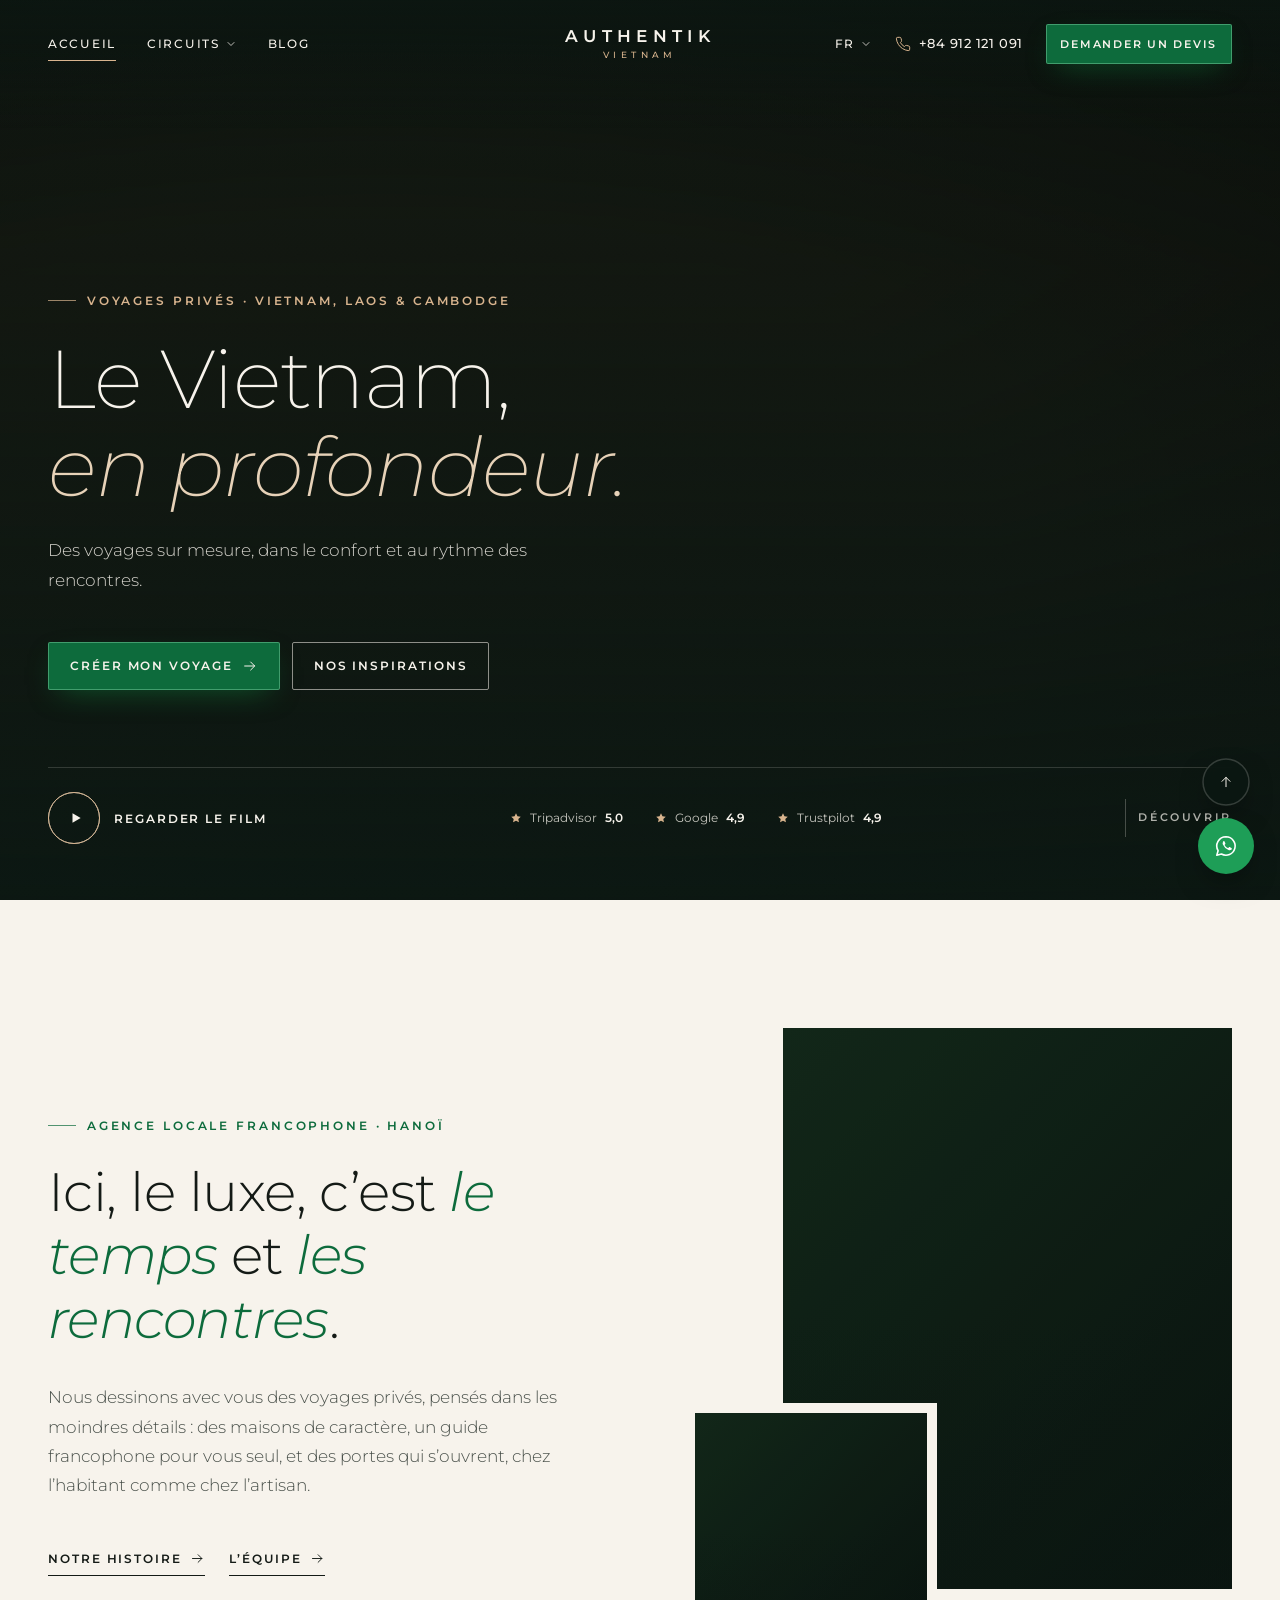
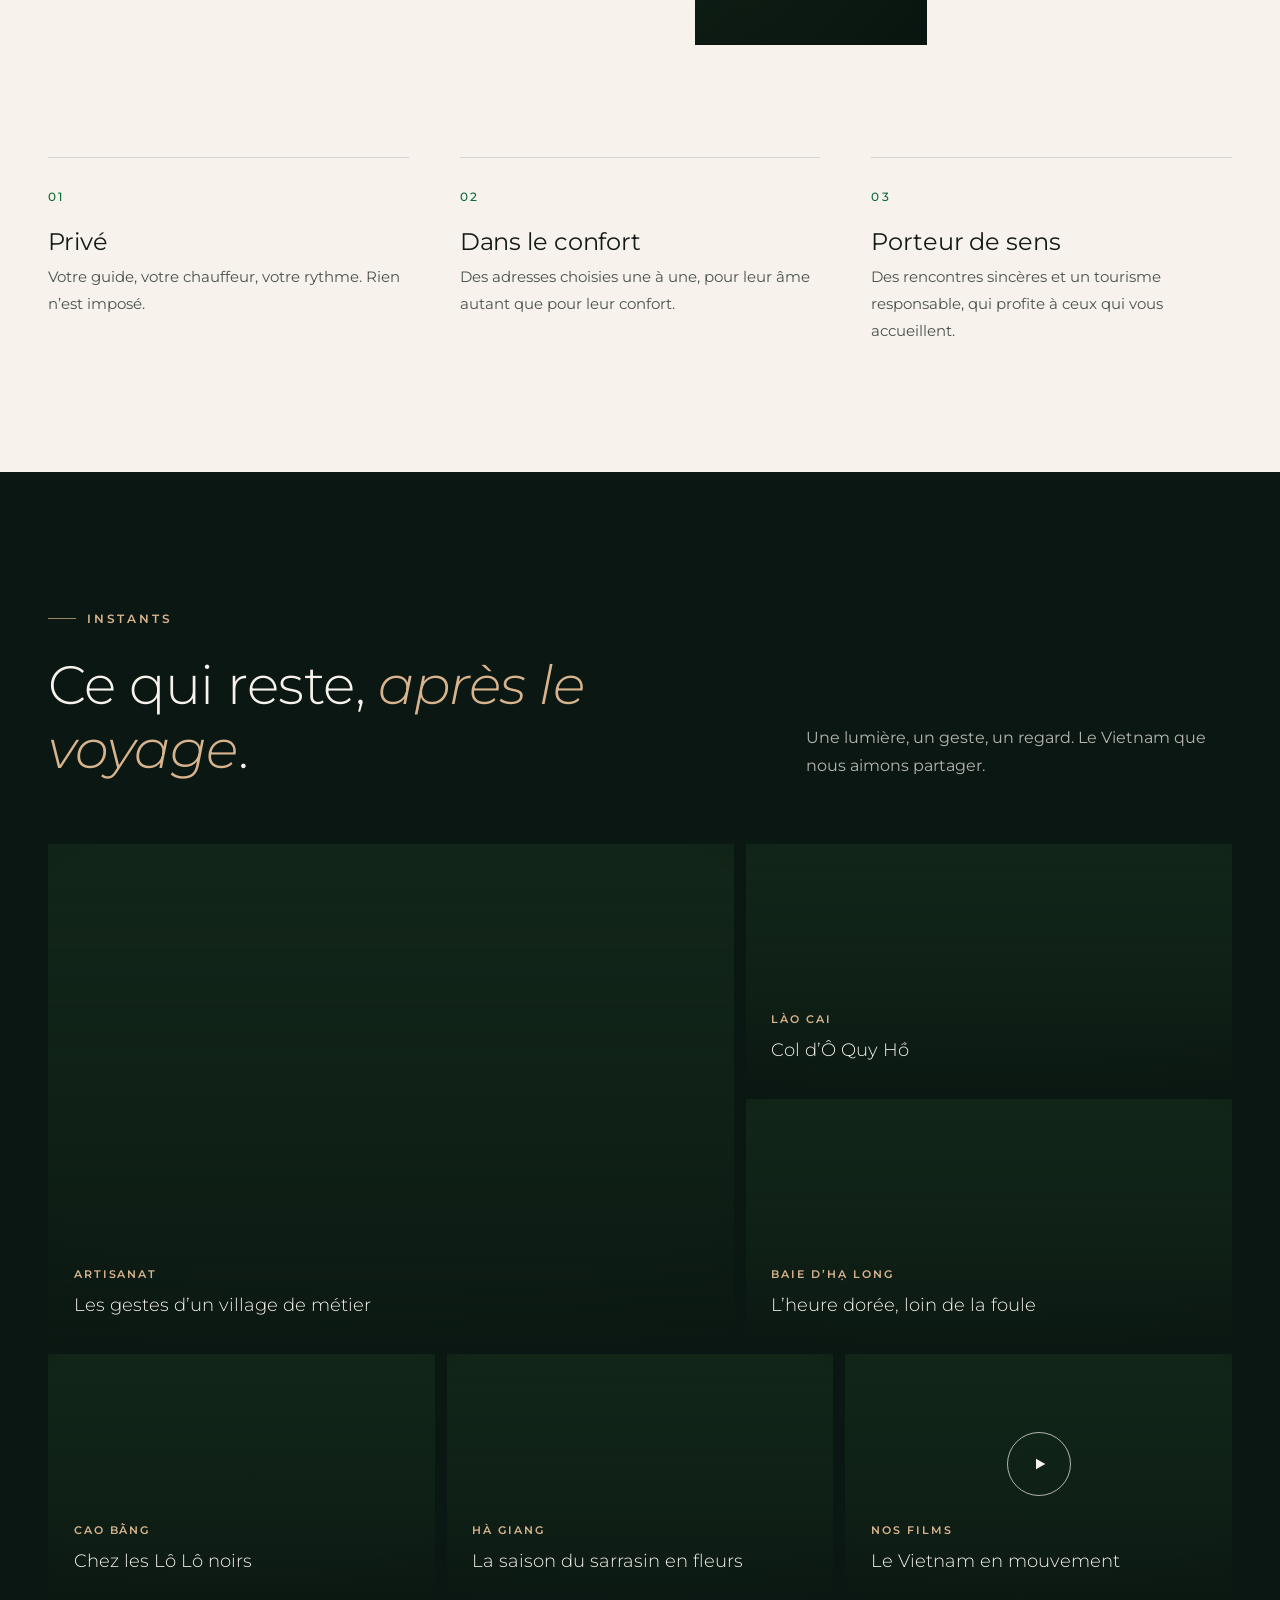
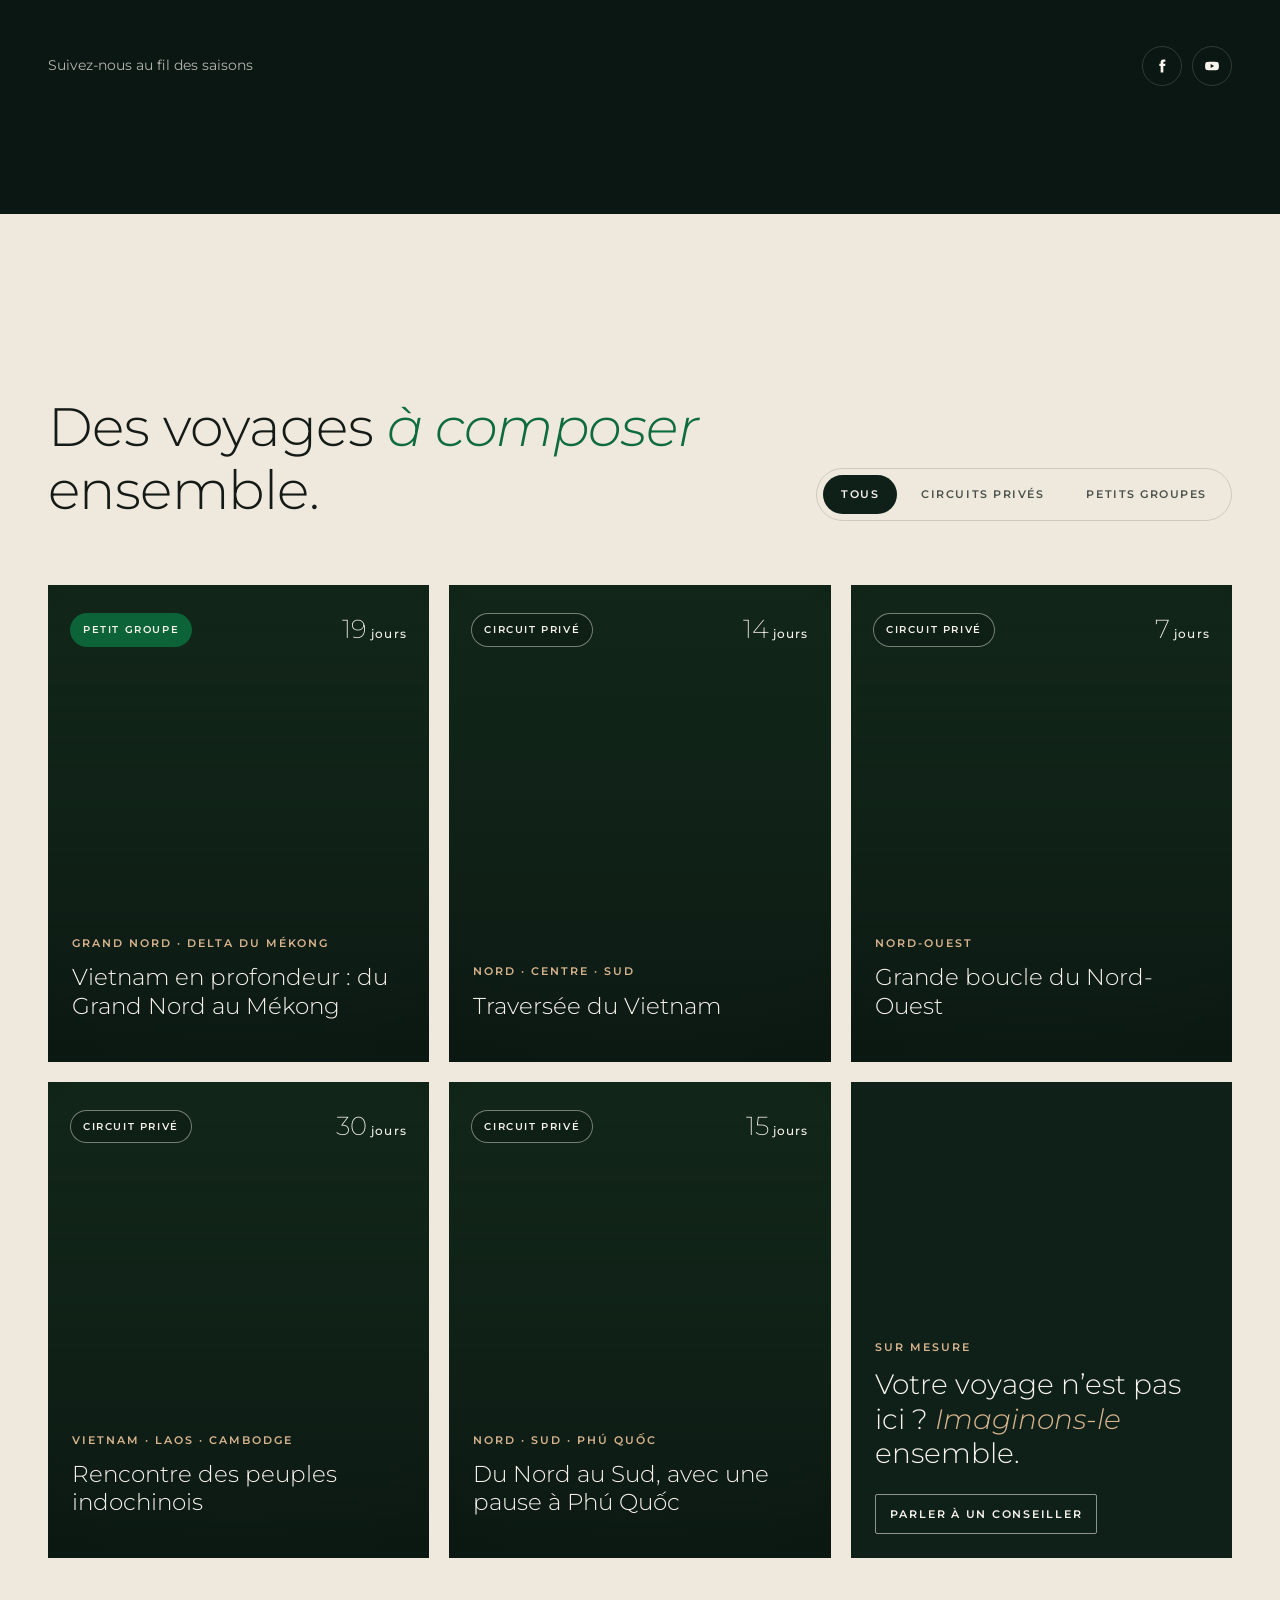
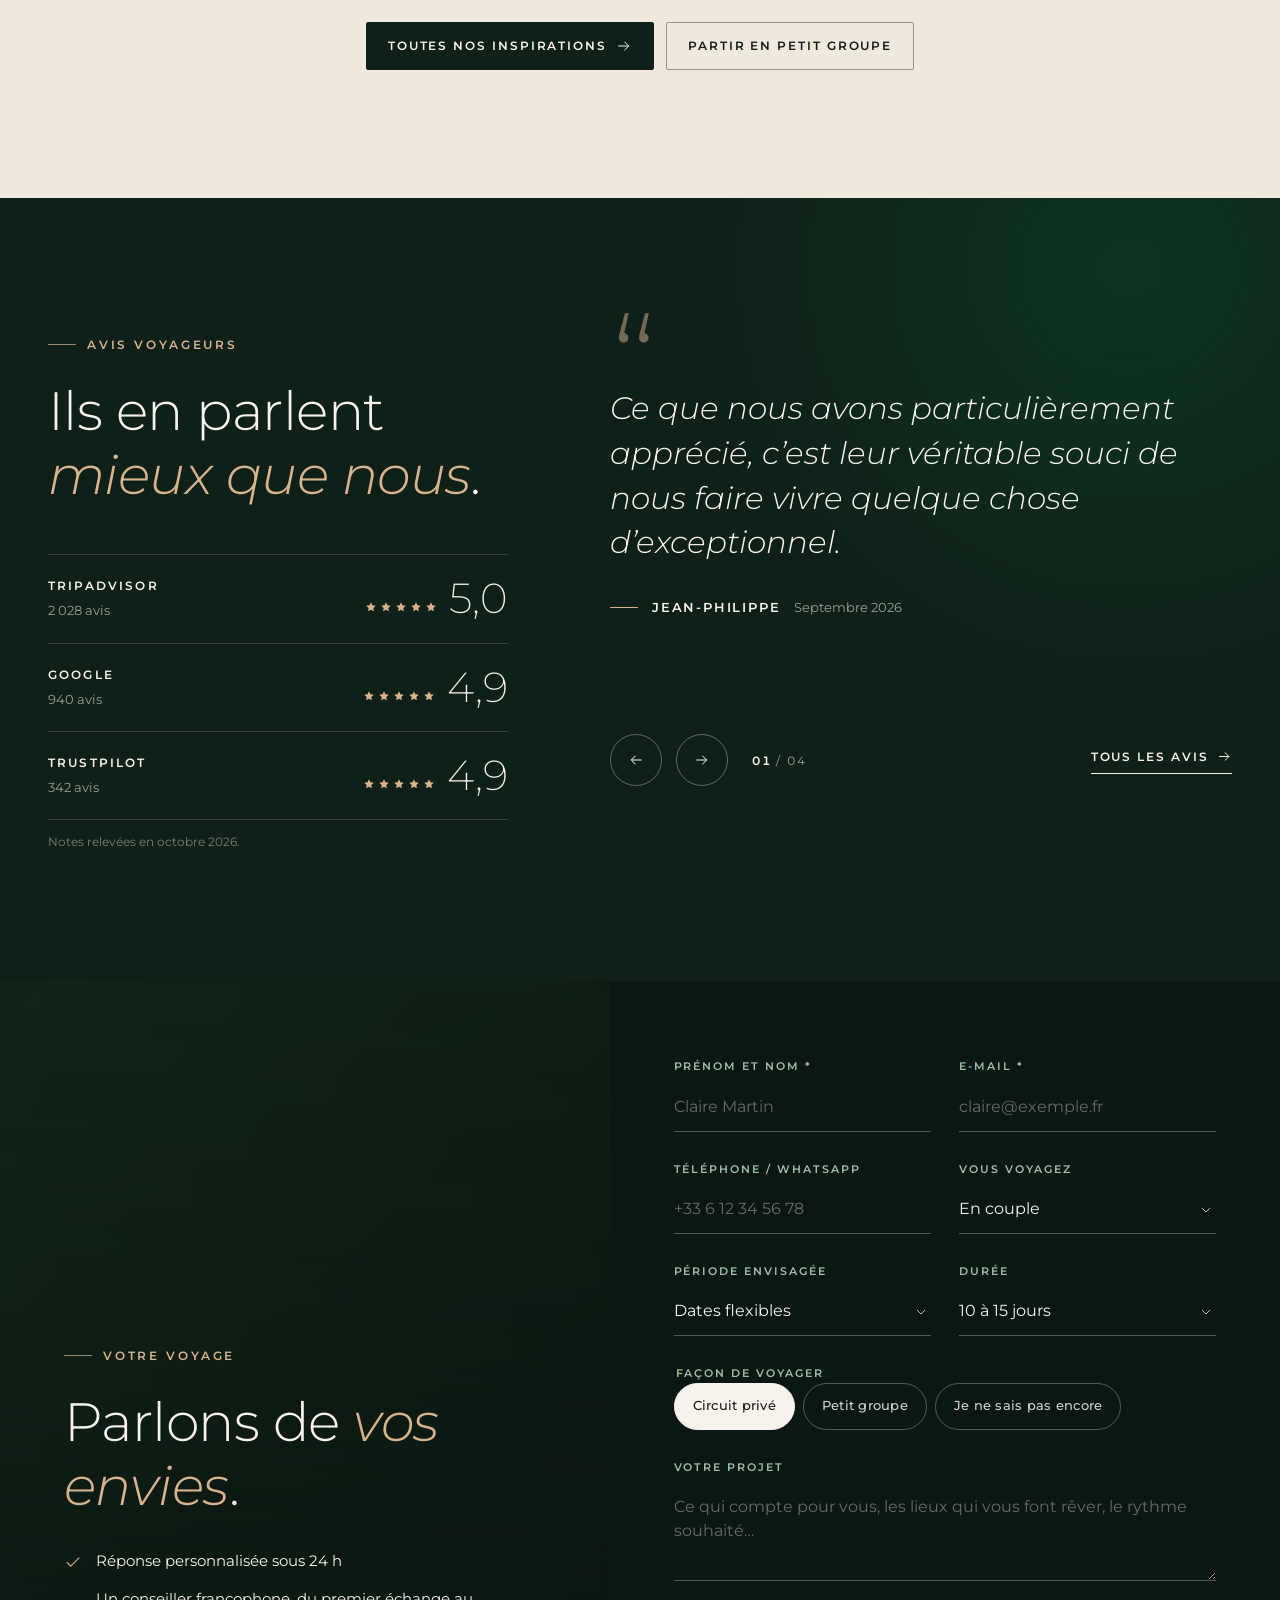
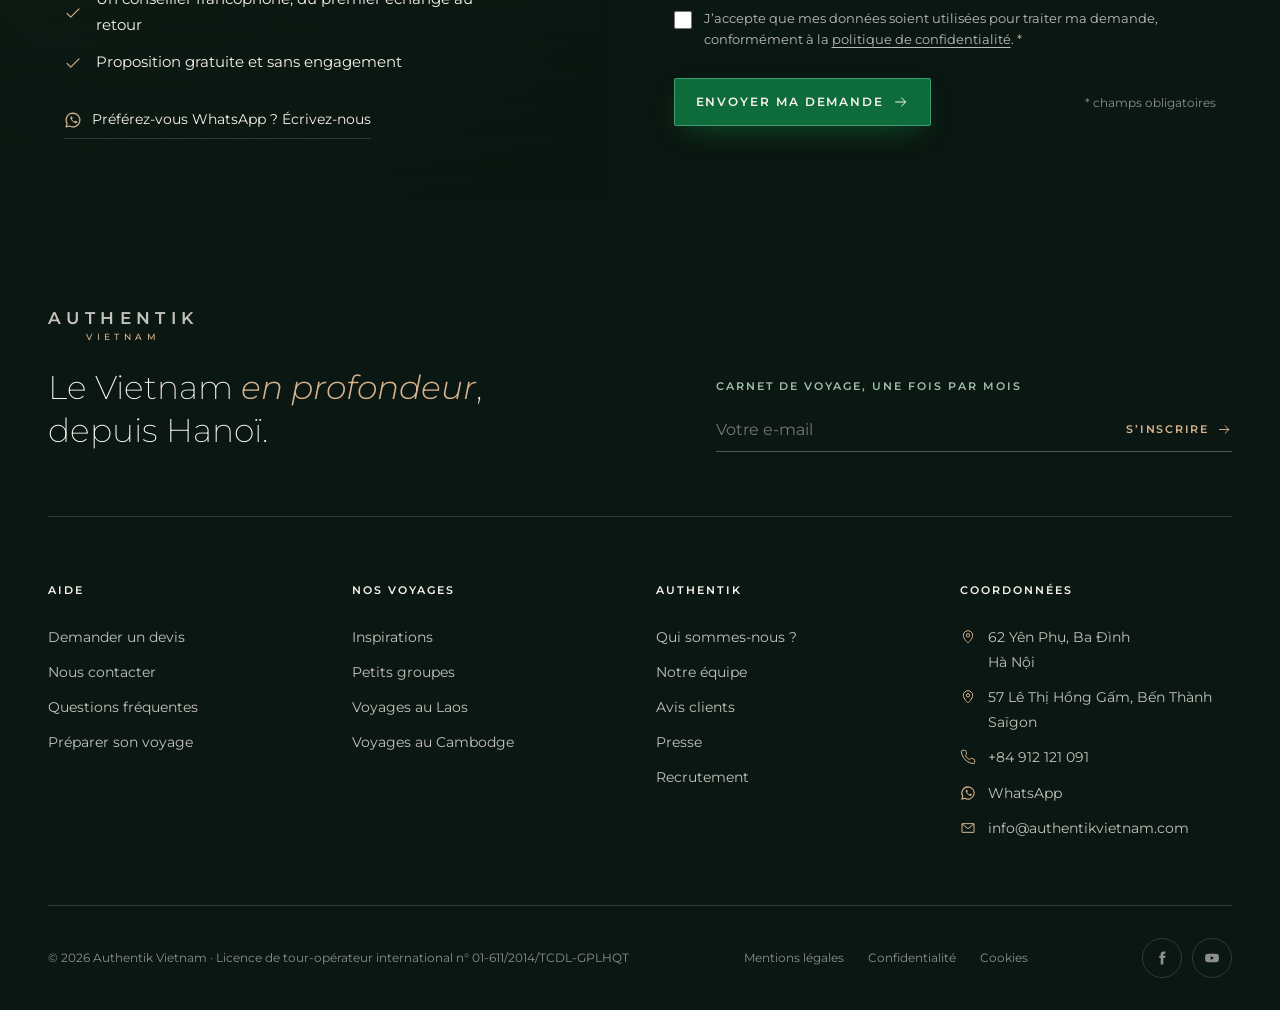
==== index.html @ ba0b49c5 "v1.6 – trang contact" ====
<!doctype html>
<html lang="fr">
<head>
  <meta charset="utf-8">
  <meta name="viewport" content="width=device-width, initial-scale=1, viewport-fit=cover">
  <title>Authentik Vietnam — Voyages privés sur mesure, le Vietnam en profondeur</title>
  <meta name="description" content="Agence locale francophone basée à Hanoï : voyages privés sur mesure au Vietnam, au Laos et au Cambodge, dans le confort et au rythme des rencontres.">
  <meta name="theme-color" content="#0b1712">
  <!-- Bản thử trên GitHub Pages: không cho Google index. XOÁ dòng dưới khi đưa lên domain thật. -->
  <meta name="robots" content="noindex, nofollow">
  <!-- MẪU GIAO DIỆN — ảnh đang hotlink từ authentikvietnam.com / izitour.com để xem thử. Khi lên production: dùng ảnh local WebP + srcset. -->
  <link rel="preconnect" href="https://fonts.googleapis.com">
  <link rel="preconnect" href="https://fonts.gstatic.com" crossorigin>
  <link href="https://fonts.googleapis.com/css2?family=Montserrat:ital,wght@0,200;0,300;0,400;0,500;0,600;0,700;1,200;1,300;1,400;1,500&display=swap" rel="stylesheet">
  <link rel="stylesheet" href="assets/css/tokens.css?v=1.6">
  <link rel="stylesheet" href="assets/css/main.css?v=1.6">
  <!-- @partial favicon : tự động chép từ _partials/favicon.html — KHÔNG sửa ở đây, sửa file đó rồi chạy sync_partials.py -->
  <link rel="icon" href="favicon.ico" sizes="32x32">
  <link rel="icon" href="assets/favicon/icon.svg" type="image/svg+xml">
  <link rel="apple-touch-icon" href="assets/favicon/apple-touch-icon.png">
  <link rel="manifest" href="assets/favicon/site.webmanifest">
  <!-- @/partial favicon -->
</head>
<body data-page="home">

<!-- @partial header : tự động chép từ _partials/header.html — KHÔNG sửa ở đây, sửa file đó rồi chạy sync_partials.py -->
<svg width="0" height="0" style="position:absolute" aria-hidden="true">
  <symbol id="i-arrow" viewBox="0 0 24 24"><path d="M4 12h15m-6-6 6 6-6 6" fill="none" stroke="currentColor" stroke-width="1.5" stroke-linecap="round" stroke-linejoin="round"/></symbol>
  <symbol id="i-arrow-left" viewBox="0 0 24 24"><path d="M20 12H5m6 6-6-6 6-6" fill="none" stroke="currentColor" stroke-width="1.5" stroke-linecap="round" stroke-linejoin="round"/></symbol>
  <symbol id="i-up" viewBox="0 0 24 24"><path d="M12 19V5m-6 6 6-6 6 6" fill="none" stroke="currentColor" stroke-width="1.5" stroke-linecap="round" stroke-linejoin="round"/></symbol>
  <symbol id="i-chevron" viewBox="0 0 24 24"><path d="M6 9l6 6 6-6" fill="none" stroke="currentColor" stroke-width="1.5" stroke-linecap="round" stroke-linejoin="round"/></symbol>
  <symbol id="i-play" viewBox="0 0 24 24"><path d="M6 4l14 8-14 8z" fill="currentColor"/></symbol>
  <symbol id="i-star" viewBox="0 0 24 24"><path d="M12 2.5l2.9 6.1 6.6.8-4.9 4.6 1.3 6.6L12 17.3 6.1 20.6l1.3-6.6L2.5 9.4l6.6-.8z" fill="currentColor"/></symbol>
  <symbol id="i-phone" viewBox="0 0 24 24"><path d="M22 16.9v3a2 2 0 0 1-2.2 2 19.8 19.8 0 0 1-8.6-3.1 19.5 19.5 0 0 1-6-6A19.8 19.8 0 0 1 2.1 4.2 2 2 0 0 1 4.1 2h3a2 2 0 0 1 2 1.7c.1 1 .4 1.9.7 2.8a2 2 0 0 1-.5 2.1L8.1 9.9a16 16 0 0 0 6 6l1.3-1.3a2 2 0 0 1 2.1-.4c.9.3 1.8.6 2.8.7a2 2 0 0 1 1.7 2z" fill="none" stroke="currentColor" stroke-width="1.5" stroke-linejoin="round"/></symbol>
  <symbol id="i-wa" viewBox="0 0 24 24"><path d="M12 2.8a9.2 9.2 0 0 0-7.9 13.9L2.8 21.2l4.6-1.2A9.2 9.2 0 1 0 12 2.8z" fill="none" stroke="currentColor" stroke-width="1.6" stroke-linejoin="round"/><path d="M8.9 7.6c.2-.4.4-.4.7-.4h.5c.2 0 .4 0 .5.4l.8 1.8c.1.2 0 .4-.1.6l-.6.7c-.1.1-.1.3 0 .5a7.4 7.4 0 0 0 3.1 2.9c.2.1.3.1.5-.1l.7-.8c.2-.2.4-.2.6-.1l1.8.8c.3.1.4.3.4.5v.5c0 .3-.2.7-.6.9-.6.4-1.6.6-2.7.2a10 10 0 0 1-5.6-5.4c-.4-1.1-.2-2.1.2-2.6z" fill="currentColor"/></symbol>
  <symbol id="i-mail" viewBox="0 0 24 24"><path d="M3 5.5h18v13H3zM3 6l9 7 9-7" fill="none" stroke="currentColor" stroke-width="1.5" stroke-linejoin="round"/></symbol>
  <symbol id="i-pin" viewBox="0 0 24 24"><path d="M12 21s-7-6.2-7-11.5a7 7 0 0 1 14 0C19 14.8 12 21 12 21z" fill="none" stroke="currentColor" stroke-width="1.5"/><circle cx="12" cy="9.5" r="2.5" fill="none" stroke="currentColor" stroke-width="1.5"/></symbol>
  <symbol id="i-check" viewBox="0 0 24 24"><path d="M4 12.5l5 5L20 6.5" fill="none" stroke="currentColor" stroke-width="1.5" stroke-linecap="round" stroke-linejoin="round"/></symbol>
  <symbol id="i-close" viewBox="0 0 24 24"><path d="M5 5l14 14M19 5L5 19" fill="none" stroke="currentColor" stroke-width="1.5" stroke-linecap="round"/></symbol>
  <symbol id="i-clock" viewBox="0 0 24 24"><circle cx="12" cy="12" r="8.5" fill="none" stroke="currentColor" stroke-width="1.5"/><path d="M12 7.5V12l3 2" fill="none" stroke="currentColor" stroke-width="1.5" stroke-linecap="round"/></symbol>
  <symbol id="i-fb" viewBox="0 0 24 24"><path d="M14 8.5V6.8c0-.8.5-1 .9-1H17V2.3h-3c-3.3 0-4 2.4-4 4v2.2H8V12h2v9.7h4V12h2.7l.4-3.5z" fill="currentColor"/></symbol>
  <symbol id="i-yt" viewBox="0 0 24 24"><path d="M22 8.2a3 3 0 0 0-2.1-2.1C18 5.6 12 5.6 12 5.6s-6 0-7.9.5A3 3 0 0 0 2 8.2 31 31 0 0 0 1.6 12c0 1.3.1 2.6.4 3.8a3 3 0 0 0 2.1 2.1c1.9.5 7.9.5 7.9.5s6 0 7.9-.5a3 3 0 0 0 2.1-2.1c.3-1.2.4-2.5.4-3.8s-.1-2.6-.4-3.8zM10 15.1V8.9l5.2 3.1z" fill="currentColor"/></symbol>
</svg>

<a class="skip-link" href="#main">Aller au contenu</a>

<!-- NAVBAR — trái: Accueil · Circuits · Blog — giữa: logo — phải: langue · téléphone · Demander un devis -->
<header class="nav" id="nav">
  <div class="container nav__inner">
    <nav class="nav__group nav__group--left" aria-label="Navigation principale">
      <button class="nav__burger" id="burger" aria-expanded="false" aria-controls="mnav" aria-label="Ouvrir le menu"><span></span><span></span><span></span></button>
      <a class="nav__link" href="#top" data-nav="home" aria-current="page">Accueil</a>
      <div class="dd" data-dd>
        <button class="nav__link" aria-expanded="false" aria-controls="dd-circuits" data-nav="circuits">Circuits <svg><use href="#i-chevron"/></svg></button>
        <div class="dd__panel dd__panel--mega" id="dd-circuits">
          <a class="mega-card cine" href="voyage-au-vietnam/index.html?type=prive">
            <img class="img-cover" src="assets/img/circuit/nguoi-dao-hai-che.webp" alt="" width="900" height="1125" loading="lazy" decoding="async" style="--focus: 50% 35%">
            <span class="mega-card__body">
              <span class="h4">Circuits privés</span>
              <span class="mega-card__title">Inspirations</span>
              <span class="mega-card__text">Des itinéraires à composer ensemble, rien que pour vous.</span>
            </span>
          </a>
          <a class="mega-card cine" href="voyage-au-vietnam/index.html?type=groupe">
            <img class="img-cover" src="https://authentikvietnam.com/media/tour/a1e99cb1a6ad0b3e87e509f12053bbac.jpg" alt="" loading="lazy">
            <span class="mega-card__body">
              <span class="h4">Petits groupes</span>
              <span class="mega-card__title">Petite communauté</span>
              <span class="mega-card__text">Partir en petit groupe de voyageurs, avec la même attention.</span>
            </span>
          </a>
        </div>
      </div>
      <a class="nav__link" href="blog-de-voyage-au-vietnam/index.html" data-nav="blog">Blog</a>
    </nav>

    <a class="brand" href="#top" aria-label="Authentik Vietnam — accueil" id="brand">
      <!-- Production: thay bằng logo_authentik_white.png / .svg (bản trắng). Bản màu được đổi sang trắng bằng CSS filter. -->
      <img class="brand__logo" src="https://authentikvietnam.com/themes/web/img/authentiktravel.png" alt="Authentik Vietnam" width="436" height="140">
      <span class="brand__fallback">AUTHENTIK<small>VIETNAM</small></span>
    </a>

    <div class="nav__group nav__group--right">
      <div class="dd" data-dd>
        <button class="nav__link" aria-expanded="false" aria-controls="dd-lang" aria-label="Choisir la langue">FR <svg><use href="#i-chevron"/></svg></button>
        <div class="dd__panel dd__panel--lang" id="dd-lang">
          <a href="https://authentikvietnam.com/" aria-current="true">Français <small>FR</small></a>
          <a href="https://authentiktravel.com/" hreflang="en">English <small>EN</small></a>
          <a href="https://authentiktravel.es/" hreflang="es">Español <small>ES</small></a>
        </div>
      </div>
      <a class="nav__phone" href="tel:+84912121091"><svg><use href="#i-phone"/></svg><span>+84 912 121 091</span></a>
      <a class="btn btn--primary btn--sm" href="#devis">Demander un devis</a>
      <a class="nav__icon-btn" href="tel:+84912121091" aria-label="Appeler"><svg><use href="#i-phone"/></svg></a>
    </div>
  </div>
</header>

<!-- Menu mobile -->
<div class="mnav" id="mnav" aria-hidden="true">
  <ul class="mnav__list">
    <li><a href="#top" data-close data-nav="home" aria-current="page">Accueil <svg width="18" height="18"><use href="#i-arrow"/></svg></a></li>
    <li>
      <details>
        <summary>Circuits <svg><use href="#i-chevron"/></svg></summary>
        <div class="mnav__sub">
          <a href="voyage-au-vietnam/index.html?type=prive" data-close>Inspirations <small>Circuits privés</small></a>
          <a href="voyage-au-vietnam/index.html?type=groupe" data-close>Petite communauté <small>Petits groupes</small></a>
        </div>
      </details>
    </li>
    <li><a href="blog-de-voyage-au-vietnam/index.html" data-close data-nav="blog">Blog <svg width="18" height="18"><use href="#i-arrow"/></svg></a></li>
  </ul>
  <div class="mnav__foot">
    <a class="btn btn--primary" href="#devis" data-close>Demander un devis</a>
    <a class="btn btn--ghost" href="tel:+84912121091"><svg><use href="#i-phone"/></svg> +84 912 121 091</a>
    <div class="mnav__langs">
      <a href="https://authentikvietnam.com/" aria-current="true">FR</a>
      <a href="https://authentiktravel.com/" hreflang="en">EN</a>
      <a href="https://authentiktravel.es/" hreflang="es">ES</a>
    </div>
  </div>
</div>
<!-- @/partial header -->

<main id="main">

<!-- =====================================================================
     2. HERO — clip vidéo plein écran (poster + effet Ken Burns si pas de vidéo)
     ===================================================================== -->
<section class="hero" id="top">
  <div class="hero__media cine">
    <img src="https://authentikvietnam.com/themes/web/img/silde/slide-2.webp" alt="" fetchpriority="high">
    <!-- Đặt clip 15–25 s (1920×1080, H.264, không tiếng, ≤ 6 Mo) tại assets/video/hero.mp4 -->
    <video id="heroVideo" muted loop playsinline preload="metadata" aria-hidden="true">
      <source src="assets/video/hero.webm" type="video/webm">
      <source src="assets/video/hero.mp4" type="video/mp4">
    </video>
  </div>
  <div class="hero__grain" aria-hidden="true"></div>

  <div class="container hero__content">
    <div class="hero__text">
      <p class="eyebrow on-dark reveal">Voyages privés · Vietnam, Laos &amp; Cambodge</p>
      <h1 class="h-display hero__title reveal" data-delay="1">Le Vietnam,<br><em>en profondeur.</em></h1>
      <p class="lead hero__lead reveal" data-delay="2">Des voyages sur mesure, dans le confort et au rythme des rencontres.</p>
      <div class="hero__ctas reveal" data-delay="3">
        <a class="btn btn--primary" href="#devis">Créer mon voyage <svg><use href="#i-arrow"/></svg></a>
        <a class="btn btn--ghost" href="#circuits">Nos inspirations</a>
      </div>
    </div>

    <div class="hero__bar reveal" data-delay="3">
      <button class="play" type="button" data-film="cJ5zqTRs7PE">
        <span class="play__ring"><svg><use href="#i-play"/></svg></span>
        Regarder le film
      </button>
      <div class="hero__trust" aria-label="Notes des voyageurs">
        <span><svg><use href="#i-star"/></svg>Tripadvisor <b>5,0</b></span>
        <span><svg><use href="#i-star"/></svg>Google <b>4,9</b></span>
        <span><svg><use href="#i-star"/></svg>Trustpilot <b>4,9</b></span>
      </div>
      <a class="scroll-cue" href="#intro"><i></i>Découvrir</a>
    </div>
  </div>
</section>

<!-- =====================================================================
     3. GIỚI THIỆU CÔNG TY — ít chữ, 3 trụ cột
     ===================================================================== -->
<section class="section section--paper" id="intro">
  <div class="container">
    <div class="intro__grid">
      <div class="intro__text">
        <p class="eyebrow reveal">Agence locale francophone · Hanoï</p>
        <h2 class="h2 reveal" data-delay="1">Ici, le luxe, c’est <em>le temps</em> et <em>les rencontres</em>.</h2>
        <p class="lead muted reveal" data-delay="2">Nous dessinons avec vous des voyages privés, pensés dans les moindres détails&nbsp;: des maisons de caractère, un guide francophone pour vous seul, et des portes qui s’ouvrent, chez l’habitant comme chez l’artisan.</p>
        <div class="intro__sign reveal" data-delay="3">
          <a class="link-arrow" href="https://authentikvietnam.com/agence-voyage-locale-authentik-vietnam">Notre histoire <svg><use href="#i-arrow"/></svg></a>
          <a class="link-arrow" href="https://authentikvietnam.com/notre-equipe">L’équipe <svg><use href="#i-arrow"/></svg></a>
        </div>
      </div>
      <div class="intro__visual reveal" data-delay="1">
        <figure class="intro__img-main cine ph">
          <img class="img-cover" src="https://authentikvietnam.com/themes/web/img/silde/slide-1.webp" alt="Rencontre sur le seuil d’une maison traditionnelle, Nord du Vietnam" loading="lazy">
        </figure>
        <figure class="intro__img-small cine ph">
          <img class="img-cover" src="https://authentikvietnam.com/themes/web/img/silde/slide-3.webp" alt="Deux femmes partagent un moment de travail" loading="lazy">
        </figure>
      </div>
    </div>

    <div class="pillars">
      <div class="pillar reveal">
        <span class="pillar__num">01</span>
        <h3 class="h3">Privé</h3>
        <p>Votre guide, votre chauffeur, votre rythme. Rien n’est imposé.</p>
      </div>
      <div class="pillar reveal" data-delay="1">
        <span class="pillar__num">02</span>
        <h3 class="h3">Dans le confort</h3>
        <p>Des adresses choisies une à une, pour leur âme autant que pour leur confort.</p>
      </div>
      <div class="pillar reveal" data-delay="2">
        <span class="pillar__num">03</span>
        <h3 class="h3">Porteur de sens</h3>
        <p>Des rencontres sincères et un tourisme responsable, qui profite à ceux qui vous accueillent.</p>
      </div>
    </div>
  </div>
</section>

<!-- =====================================================================
     4. MEDIA — mosaïque d'images, overlay cinématique sombre
     ===================================================================== -->
<section class="section section--dark" id="instants">
  <div class="container">
    <div class="section-head section-head--split">
      <div>
        <p class="eyebrow reveal">Instants</p>
        <h2 class="h2 reveal" data-delay="1" style="margin-top:1.5rem">Ce qui reste, <em>après le voyage</em>.</h2>
      </div>
      <p class="muted reveal" data-delay="2">Une lumière, un geste, un regard. Le Vietnam que nous aimons partager.</p>
    </div>

    <div class="media-grid swipe">
      <a class="tile tile--a cine reveal" href="blog-de-voyage-au-vietnam/index.html">
        <img class="img-cover" src="https://authentikvietnam.com/themes/web/img/silde/slide-5.webp" alt="Bâtonnets d’encens séchant au soleil" loading="lazy">
        <span class="tile__cap"><span><span class="h4">Artisanat</span><strong>Les gestes d’un village de métier</strong></span></span>
      </a>
      <a class="tile tile--b cine reveal" data-delay="1" href="https://authentikvietnam.com/quatre-cols-nord-vietnam">
        <img class="img-cover" src="https://authentikvietnam.com/media/ckeditor/col-o-quy-ho.jpeg" alt="Col d’Ô Quy Hồ dans la lumière du matin" loading="lazy">
        <span class="tile__cap"><span><span class="h4">Lào Cai</span><strong>Col d’Ô Quy Hồ</strong></span></span>
      </a>
      <a class="tile tile--c cine reveal" data-delay="2" href="blog-de-voyage-au-vietnam/index.html">
        <img class="img-cover" src="https://authentikvietnam.com/media/ckeditor/halong-meilleure-periode-vietnam.jpg" alt="Baie d’Hạ Long au coucher du soleil" loading="lazy">
        <span class="tile__cap"><span><span class="h4">Baie d’Hạ Long</span><strong>L’heure dorée, loin de la foule</strong></span></span>
      </a>
      <a class="tile tile--d cine reveal" href="https://authentikvietnam.com/bao-lac-cao-bang">
        <img class="img-cover" src="https://authentikvietnam.com/media/ckeditor/lolo-noirs-cao-bang.jpg" alt="Femme Lô Lô noire en tenue traditionnelle" loading="lazy">
        <span class="tile__cap"><span><span class="h4">Cao Bằng</span><strong>Chez les Lô Lô noirs</strong></span></span>
      </a>
      <a class="tile tile--e cine reveal" data-delay="1" href="https://authentikvietnam.com/saison-des-fleurs-de-sarrasin-ha-giang">
        <img class="img-cover" src="https://authentikvietnam.com/media/ckeditor/floraison-du-sarrasin-4.jpg" alt="Champs de sarrasin en fleurs à Hà Giang" loading="lazy">
        <span class="tile__cap"><span><span class="h4">Hà Giang</span><strong>La saison du sarrasin en fleurs</strong></span></span>
      </a>
      <a class="tile tile--f tile--film cine reveal" data-delay="2" href="https://www.youtube.com/user/authentikvietnam" target="_blank" rel="noopener">
        <img class="img-cover" src="https://authentikvietnam.com/media/ckeditor/col-pha-din.jpg" alt="" loading="lazy">
        <span class="tile__play"><svg><use href="#i-play"/></svg></span>
        <span class="tile__cap"><span><span class="h4">Nos films</span><strong>Le Vietnam en mouvement</strong></span></span>
      </a>
    </div>

    <div class="media__foot">
      <p class="muted" style="font-size:.85rem">Suivez-nous au fil des saisons</p>
      <div class="social">
        <a href="https://www.facebook.com/authentikvietnamtravel" target="_blank" rel="noopener" aria-label="Facebook"><svg><use href="#i-fb"/></svg></a>
        <a href="https://www.youtube.com/user/authentikvietnam" target="_blank" rel="noopener" aria-label="YouTube"><svg><use href="#i-yt"/></svg></a>
      </div>
    </div>
  </div>
</section>

<!-- =====================================================================
     5. CIRCUITS — sans prix ; filtre Inspirations / Petite communauté
     ===================================================================== -->
<section class="section section--circuits" id="circuits">
  <div class="container">
    <div class="section-head section-head--split">
      <div>
        <p class="eyebrow reveal">Inspirations</p>
        <h2 class="h2 reveal" data-delay="1" style="margin-top:1.5rem">Des voyages <em>à composer</em> ensemble.</h2>
      </div>
      <div class="tabs reveal" data-delay="2" role="tablist" aria-label="Façon de voyager">
        <button role="tab" aria-selected="true" data-filter="all">Tous</button>
        <button role="tab" aria-selected="false" data-filter="prive">Circuits privés</button>
        <button role="tab" aria-selected="false" data-filter="groupe">Petits groupes</button>
      </div>
    </div>

    <div class="cards swipe" id="cards">
      <a class="card cine reveal" data-type="groupe" href="detail-du-circuit/vietnam-en-profondeur-du-grand-nord-au-mekong-2027/index.html">
        <img class="img-cover" src="https://izitour.com/media/tour/mekong-2_2026-04-22_875.webp" alt="Barque sur le Mékong au lever du jour" loading="lazy">
        <span class="card__top"><span class="chip chip--earth">Petit groupe</span><span class="card__days"><b>19</b>jours</span></span>
        <span class="card__body">
          <span class="card__route">Grand Nord · Delta du Mékong</span>
          <span class="card__title">Vietnam en profondeur&nbsp;: du Grand Nord au Mékong</span>
          <span class="card__more">Découvrir <svg><use href="#i-arrow"/></svg></span>
        </span>
      </a>
      <a class="card cine reveal" data-delay="1" data-type="prive" href="https://authentikvietnam.com/voyage-au-vietnam/traversee-du-vietnam">
        <img class="img-cover" src="https://authentikvietnam.com/media/tour/7f971085aee9ac9f0b7af03f14208428.jpg" alt="Marché de montagne dans le Nord du Vietnam" loading="lazy">
        <span class="card__top"><span class="chip">Circuit privé</span><span class="card__days"><b>14</b>jours</span></span>
        <span class="card__body">
          <span class="card__route">Nord · Centre · Sud</span>
          <span class="card__title">Traversée du Vietnam</span>
          <span class="card__more">Découvrir <svg><use href="#i-arrow"/></svg></span>
        </span>
      </a>
      <a class="card cine reveal" data-delay="2" data-type="prive" href="https://authentikvietnam.com/voyage-au-vietnam/grand-boucle-du-nord-ouest">
        <img class="img-cover" src="https://authentikvietnam.com/media/tour/04edd798704dde573598035c06de9992.jpg" alt="Rizières et maisons sur pilotis du Nord-Ouest" loading="lazy">
        <span class="card__top"><span class="chip">Circuit privé</span><span class="card__days"><b>7</b>jours</span></span>
        <span class="card__body">
          <span class="card__route">Nord-Ouest</span>
          <span class="card__title">Grande boucle du Nord-Ouest</span>
          <span class="card__more">Découvrir <svg><use href="#i-arrow"/></svg></span>
        </span>
      </a>
      <a class="card cine reveal" data-type="prive" href="https://authentikvietnam.com/voyage-au-vietnam/rencontre-des-peuples-indochinois">
        <img class="img-cover" src="https://authentikvietnam.com/media/tour/a1e99cb1a6ad0b3e87e509f12053bbac.jpg" alt="Rencontre avec des femmes en costume traditionnel" loading="lazy">
        <span class="card__top"><span class="chip">Circuit privé</span><span class="card__days"><b>30</b>jours</span></span>
        <span class="card__body">
          <span class="card__route">Vietnam · Laos · Cambodge</span>
          <span class="card__title">Rencontre des peuples indochinois</span>
          <span class="card__more">Découvrir <svg><use href="#i-arrow"/></svg></span>
        </span>
      </a>
      <a class="card cine reveal" data-delay="1" data-type="prive" href="https://authentikvietnam.com/voyage-au-vietnam/vietnam-du-nord-et-du-sud-plage-de-phu-quoc">
        <img class="img-cover" src="https://authentikvietnam.com/media/tour/31190c3bc10b476080cb1a9c3d41cd0e.jpg" alt="Plage de sable blanc et rochers" loading="lazy">
        <span class="card__top"><span class="chip">Circuit privé</span><span class="card__days"><b>15</b>jours</span></span>
        <span class="card__body">
          <span class="card__route">Nord · Sud · Phú Quốc</span>
          <span class="card__title">Du Nord au Sud, avec une pause à Phú Quốc</span>
          <span class="card__more">Découvrir <svg><use href="#i-arrow"/></svg></span>
        </span>
      </a>
      <a class="card card--cta reveal" data-delay="2" data-type="all" href="#devis" style="background:var(--forest-900)">
        <span class="card__body" style="top:0;display:flex;flex-direction:column;justify-content:flex-end">
          <span class="card__route">Sur mesure</span>
          <span class="card__title" style="font-size:clamp(1.5rem,2.2vw,2rem)">Votre voyage n’est pas ici&nbsp;? <em style="font-style:italic;color:var(--sand-300)">Imaginons-le</em> ensemble.</span>
          <span class="btn btn--ghost btn--sm" style="margin-top:24px;align-self:flex-start">Parler à un conseiller</span>
        </span>
      </a>
    </div>

    <div class="circuits__foot reveal">
      <a class="btn btn--dark" href="voyage-au-vietnam/index.html">Toutes nos inspirations <svg><use href="#i-arrow"/></svg></a>
      <a class="btn btn--outline-dark" href="#circuits" data-filter-link="groupe">Partir en petit groupe</a>
    </div>
  </div>
</section>

<!-- =====================================================================
     6. AVIS — Tripadvisor · Google · Trustpilot + citations
     ===================================================================== -->
<section class="section section--earth reviews" id="avis">
  <div class="container reviews__grid">
    <div>
      <p class="eyebrow reveal">Avis voyageurs</p>
      <h2 class="h2 reveal" data-delay="1" style="margin-top:1.5rem">Ils en parlent <em>mieux que nous</em>.</h2>
      <!-- Số liệu relevé 14/10/2026 — cập nhật định kỳ (hoặc lấy tự động qua API/widget) -->
      <div class="ratings reveal" data-delay="2">
        <div class="rating">
          <span class="rating__name">Tripadvisor</span>
          <span class="rating__count">2 028 avis</span>
          <span class="rating__score"><span class="stars"><svg><use href="#i-star"/></svg><svg><use href="#i-star"/></svg><svg><use href="#i-star"/></svg><svg><use href="#i-star"/></svg><svg><use href="#i-star"/></svg></span><b>5,0</b></span>
        </div>
        <div class="rating">
          <span class="rating__name">Google</span>
          <span class="rating__count">940 avis</span>
          <span class="rating__score"><span class="stars"><svg><use href="#i-star"/></svg><svg><use href="#i-star"/></svg><svg><use href="#i-star"/></svg><svg><use href="#i-star"/></svg><svg><use href="#i-star"/></svg></span><b>4,9</b></span>
        </div>
        <div class="rating">
          <span class="rating__name">Trustpilot</span>
          <span class="rating__count">342 avis</span>
          <span class="rating__score"><span class="stars"><svg><use href="#i-star"/></svg><svg><use href="#i-star"/></svg><svg><use href="#i-star"/></svg><svg><use href="#i-star"/></svg><svg><use href="#i-star"/></svg></span><b>4,9</b></span>
        </div>
      </div>
      <p class="ratings__note">Notes relevées en octobre 2026.</p>
    </div>

    <div class="quotes reveal" data-delay="1">
      <div class="quotes__mark" aria-hidden="true">“</div>
      <div class="quotes__track" id="quotes" aria-live="polite">
        <figure class="quote is-active">
          <blockquote class="quote__text">Ce que nous avons particulièrement apprécié, c’est leur véritable souci de nous faire vivre quelque chose d’exceptionnel.</blockquote>
          <figcaption class="quote__who"><b>Jean-Philippe</b><span>Septembre 2026</span></figcaption>
        </figure>
        <figure class="quote">
          <blockquote class="quote__text">Ce fut une découverte extraordinaire&nbsp;: paysages, guides connaissant bien votre pays et sachant nous faire partager ses traditions.</blockquote>
          <figcaption class="quote__who"><b>Alain</b><span>Avril 2026</span></figcaption>
        </figure>
        <figure class="quote">
          <blockquote class="quote__text">Nous sommes rentrés avec des étoiles dans les yeux.</blockquote>
          <figcaption class="quote__who"><b>Nathalie</b><span>Avril 2026</span></figcaption>
        </figure>
        <figure class="quote">
          <blockquote class="quote__text">Le circuit que vous nous avez préparé était vraiment extraordinaire.</blockquote>
          <figcaption class="quote__who"><b>Sylvie</b><span>Vietnam &amp; Cambodge · mai 2026</span></figcaption>
        </figure>
      </div>
      <div class="quotes__nav">
        <button class="round-btn" type="button" data-q="prev" aria-label="Avis précédent"><svg><use href="#i-arrow-left"/></svg></button>
        <button class="round-btn" type="button" data-q="next" aria-label="Avis suivant"><svg><use href="#i-arrow"/></svg></button>
        <span class="quotes__count"><b id="qNow">01</b> / <span id="qTotal">04</span></span>
        <a class="link-arrow quotes__all" href="https://authentikvietnam.com/avis-client">Tous les avis <svg><use href="#i-arrow"/></svg></a>
      </div>
    </div>
  </div>
</section>

<!-- =====================================================================
     7. FORM — demande de devis courte, sans budget
     ===================================================================== -->
<section class="devis" id="devis">
  <div class="devis__grid">
    <div class="devis__visual cine ph">
      <img class="img-cover" src="https://authentikvietnam.com/media/ckeditor/col-khau-pha_2024-08-14_993.jpg" alt="" loading="lazy">
      <div class="devis__visual-text on-dark">
        <p class="eyebrow reveal">Votre voyage</p>
        <h2 class="h2 reveal" data-delay="1">Parlons de <em>vos envies</em>.</h2>
        <ul class="promise reveal" data-delay="2">
          <li><svg><use href="#i-check"/></svg>Réponse personnalisée sous 24&nbsp;h</li>
          <li><svg><use href="#i-check"/></svg>Un conseiller francophone, du premier échange au retour</li>
          <li><svg><use href="#i-check"/></svg>Proposition gratuite et sans engagement</li>
        </ul>
        <a class="devis__wa reveal" data-delay="3" href="https://wa.me/84912121091?text=Bonjour%20Authentik%20Vietnam%2C%20je%20souhaite%20pr%C3%A9parer%20un%20voyage." target="_blank" rel="noopener"><svg><use href="#i-wa"/></svg>Préférez-vous WhatsApp&nbsp;? Écrivez-nous</a>
      </div>
    </div>

    <div class="devis__form-wrap">
      <form class="form" id="devisForm" novalidate>
        <!-- PHP: action="/devis/envoyer" method="post" + CSRF + captcha ẩn (Turnstile/reCAPTCHA v3) -->
        <div class="field">
          <label for="f-name">Prénom et nom <i>*</i></label>
          <input id="f-name" name="name" autocomplete="name" required placeholder="Claire Martin">
          <span class="field__err" aria-live="polite"></span>
        </div>
        <div class="field">
          <label for="f-email">E-mail <i>*</i></label>
          <input id="f-email" name="email" type="email" autocomplete="email" required placeholder="claire@exemple.fr">
          <span class="field__err" aria-live="polite"></span>
        </div>
        <div class="field">
          <label for="f-phone">Téléphone / WhatsApp</label>
          <input id="f-phone" name="phone" type="tel" autocomplete="tel" placeholder="+33 6 12 34 56 78">
          <span class="field__err" aria-live="polite"></span>
        </div>
        <div class="field">
          <label for="f-travellers">Vous voyagez</label>
          <select id="f-travellers" name="travellers">
            <option>En couple</option><option>Seul(e)</option><option>En famille</option><option>Entre amis</option><option>En groupe</option>
          </select>
        </div>
        <div class="field">
          <label for="f-month">Période envisagée</label>
          <select id="f-month" name="month"><option value="flexible">Dates flexibles</option></select>
        </div>
        <div class="field">
          <label for="f-length">Durée</label>
          <select id="f-length" name="length">
            <option>Moins de 10 jours</option><option selected>10 à 15 jours</option><option>15 à 21 jours</option><option>Plus de 3 semaines</option>
          </select>
        </div>
        <fieldset class="fieldset full">
          <legend>Façon de voyager</legend>
          <div class="choice">
            <input type="radio" id="w1" name="way" value="prive" checked><label for="w1">Circuit privé</label>
            <input type="radio" id="w2" name="way" value="groupe"><label for="w2">Petit groupe</label>
            <input type="radio" id="w3" name="way" value="unknown"><label for="w3">Je ne sais pas encore</label>
          </div>
        </fieldset>
        <div class="field full">
          <label for="f-msg">Votre projet</label>
          <textarea id="f-msg" name="message" rows="3" placeholder="Ce qui compte pour vous, les lieux qui vous font rêver, le rythme souhaité…"></textarea>
        </div>
        <input class="hp" type="text" name="website" tabindex="-1" autocomplete="off" aria-hidden="true">
        <div class="field full">
          <label class="consent"><input type="checkbox" name="consent" required> <span>J’accepte que mes données soient utilisées pour traiter ma demande, conformément à la <a href="#">politique de confidentialité</a>. <i>*</i></span></label>
          <span class="field__err" aria-live="polite"></span>
        </div>
        <div class="form__submit full">
          <button class="btn btn--primary" type="submit">Envoyer ma demande <svg><use href="#i-arrow"/></svg></button>
          <small>* champs obligatoires</small>
        </div>
      </form>

      <div class="form-success" id="formSuccess" tabindex="-1">
        <p class="eyebrow on-dark">Merci</p>
        <h2 class="h2 on-dark">Votre demande <em>est bien partie</em>.</h2>
        <p>Un conseiller francophone vous écrit sous 24&nbsp;h pour en parler avec vous. En attendant, laissez-vous inspirer par nos carnets de voyage.</p>
        <a class="link-arrow" style="margin-top:2rem;color:var(--sand-300)" href="blog-de-voyage-au-vietnam/index.html">Lire le blog <svg><use href="#i-arrow"/></svg></a>
      </div>
    </div>
  </div>
</section>

</main>

<!-- @partial footer : tự động chép từ _partials/footer.html — KHÔNG sửa ở đây, sửa file đó rồi chạy sync_partials.py -->
<footer class="footer">
  <div class="container">
    <div class="footer__top">
      <div class="footer__brand">
        <a class="brand" href="#top" aria-label="Authentik Vietnam">
          <img class="brand__logo" src="https://authentikvietnam.com/themes/web/img/authentiktravel.png" alt="Authentik Vietnam" width="436" height="140" loading="lazy">
          <span class="brand__fallback">AUTHENTIK<small>VIETNAM</small></span>
        </a>
        <p class="footer__tag">Le Vietnam <em>en profondeur</em>,<br>depuis Hanoï.</p>
      </div>
      <form class="newsletter" onsubmit="event.preventDefault();this.querySelector('button').textContent='Merci !'">
        <label for="nl">Carnet de voyage, une fois par mois</label>
        <div class="newsletter__row">
          <input id="nl" type="email" placeholder="Votre e-mail" required>
          <button type="submit">S’inscrire <svg><use href="#i-arrow"/></svg></button>
        </div>
      </form>
    </div>

    <div class="footer__cols">
      <div>
        <h3 class="h4">Aide</h3>
        <ul>
          <li><a href="#devis">Demander un devis</a></li>
          <li><a href="nous-contacter/index.html" data-nav="contact">Nous contacter</a></li>
          <li><a href="#">Questions fréquentes</a></li>
          <li><a href="https://authentikvietnam.com/avant-de-partir-au-vietnam">Préparer son voyage</a></li>
        </ul>
      </div>
      <div>
        <h3 class="h4">Nos voyages</h3>
        <ul>
          <li><a href="voyage-au-vietnam/index.html?type=prive">Inspirations</a></li>
          <li><a href="voyage-au-vietnam/index.html?type=groupe">Petits groupes</a></li>
          <li><a href="https://authentikvietnam.com/voyages-au-laos">Voyages au Laos</a></li>
          <li><a href="https://authentikvietnam.com/voyages-au-cambodge">Voyages au Cambodge</a></li>
        </ul>
      </div>
      <div>
        <h3 class="h4">Authentik</h3>
        <ul>
          <li><a href="https://authentikvietnam.com/agence-voyage-locale-authentik-vietnam">Qui sommes-nous&nbsp;?</a></li>
          <li><a href="https://authentikvietnam.com/notre-equipe">Notre équipe</a></li>
          <li><a href="https://authentikvietnam.com/avis-client">Avis clients</a></li>
          <li><a href="https://authentikvietnam.com/authentik-vietnam-en-press">Presse</a></li>
          <li><a href="https://authentikvietnam.com/recrutement">Recrutement</a></li>
        </ul>
      </div>
      <div>
        <h3 class="h4">Coordonnées</h3>
        <ul class="footer__contact">
          <li><svg><use href="#i-pin"/></svg><span>62 Yên Phụ, Ba Đình<br>Hà Nội</span></li>
          <li><svg><use href="#i-pin"/></svg><span>57 Lê Thị Hồng Gấm, Bến Thành<br>Saïgon</span></li>
          <li><svg><use href="#i-phone"/></svg><a href="tel:+84912121091">+84 912 121 091</a></li>
          <li><svg><use href="#i-wa"/></svg><a href="https://wa.me/84912121091" target="_blank" rel="noopener">WhatsApp</a></li>
          <li><svg><use href="#i-mail"/></svg><a href="mailto:info@authentikvietnam.com">info@authentikvietnam.com</a></li>
        </ul>
      </div>
    </div>

    <div class="footer__bottom">
      <span>© <span id="year">2026</span> Authentik Vietnam · Licence de tour-opérateur international n° 01-611/2014/TCDL-GPLHQT</span>
      <nav class="footer__legal" aria-label="Informations légales">
        <a href="#">Mentions légales</a><a href="#">Confidentialité</a><a href="#">Cookies</a>
      </nav>
      <div class="social">
        <a href="https://www.facebook.com/authentikvietnamtravel" target="_blank" rel="noopener" aria-label="Facebook"><svg><use href="#i-fb"/></svg></a>
        <a href="https://www.youtube.com/user/authentikvietnam" target="_blank" rel="noopener" aria-label="YouTube"><svg><use href="#i-yt"/></svg></a>
      </div>
    </div>
  </div>
</footer>

<!-- Nút nổi: WhatsApp + back-to-top (mỗi trang cần 1 phần tử id="top" ở đầu trang) -->
<div class="fab-stack">
  <a class="fab fab--top" href="#top" id="toTop" aria-label="Revenir en haut">
    <svg class="ring" viewBox="0 0 48 48" aria-hidden="true"><circle class="bg" cx="24" cy="24" r="23"/><circle class="fg" cx="24" cy="24" r="23"/></svg>
    <svg class="arrow"><use href="#i-up"/></svg>
  </a>
  <a class="fab fab--wa" href="https://wa.me/84912121091?text=Bonjour%20Authentik%20Vietnam%2C%20je%20souhaite%20pr%C3%A9parer%20un%20voyage." target="_blank" rel="noopener" aria-label="Nous écrire sur WhatsApp" data-label="Une question ? WhatsApp">
    <svg><use href="#i-wa"/></svg>
  </a>
</div>

<!-- Popup film (YouTube chỉ tải khi bấm nút có data-film) -->
<div class="modal" id="filmModal" role="dialog" aria-modal="true" aria-label="Film Authentik Vietnam">
  <button class="round-btn modal__close" type="button" data-close-modal aria-label="Fermer"><svg><use href="#i-close"/></svg></button>
  <div class="modal__box" id="filmBox"></div>
</div>
<!-- @/partial footer -->

<script src="assets/js/main.js?v=1.6" defer></script>
</body>
</html>
---- assets/css/tokens.css ----
/* ==========================================================================
   AUTHENTIK — DESIGN TOKENS (dùng chung cho FR / EN / ES)
   Màu gốc logo: xanh #0EA048 · nâu #822C08  → "couleur foncée" = phủ tối lên 2 màu này
   Màu hành động (nút) = XANH ĐẬM từ logo. Nâu chỉ còn dùng làm lớp phủ ấm cho ảnh.
   Font duy nhất: Montserrat — chỉ thay đổi độ dày (200→700), nghiêng, chữ hoa, giãn chữ
   ========================================================================== */
:root {
  /* --- Xanh rừng (từ xanh logo, hạ sáng) : nền tối chủ đạo --- */
  --forest-950: #0b1712;
  --forest-900: #0f2019;
  --forest-800: #15301f;
  --forest-700: #1d4430;
  --forest-600: #2a5a41;
  --green-logo: #0ea048;          /* màu gốc logo */
  --emerald-800: #0a5a32;         /* nút: nhấn giữ */
  --emerald-700: #0d6b3c;         /* NÚT CHÍNH « Demander un devis » — xanh logo hạ sáng, giữ độ bão hoà */
  --emerald-600: #118a4c;         /* nút: hover */
  --emerald-300: #6cc795;         /* viền nút / điểm nhấn xanh trên nền tối */
  --sage-300:  #9fbfa8;           /* xanh nhạt cho chữ phụ trên nền tối */

  /* --- Nâu đất (từ nâu logo) : chỉ dùng cho lớp phủ ấm của ảnh --- */
  --earth-950: #170d07;
  --earth-900: #1f120a;
  --earth-800: #2d190d;
  --earth-600: #6b2709;
  --brown-logo: #822c08;          /* màu gốc — KHÔNG dùng cho nút */
  --sand-300:  #d8b48e;           /* chữ nhấn / nghiêng trên nền tối */
  --sand-200:  #e7d2b8;

  /* --- Trung tính ấm --- */
  --ivory:     #f7f3ec;           /* chữ trên nền tối, nền sáng */
  --paper:     #efe8dc;           /* nền sáng thứ 2 */
  --paper-2:   #e3d9c8;
  --ink:       #141a16;           /* chữ chính trên nền sáng */
  --ink-soft:  #4b524c;           /* chữ phụ trên nền sáng (AA ≥ 7:1 trên ivory) */
  --line-dark: rgba(247, 243, 236, .16);
  --line-light: rgba(20, 26, 22, .14);

  /* --- Lớp phủ "cinematic" cho ảnh --- */
  --cine-grad: linear-gradient(180deg, rgba(11,23,18,.10) 0%, rgba(11,23,18,.30) 45%, rgba(11,23,18,.88) 100%);
  --cine-tint: rgba(45, 25, 13, .22);   /* phủ nâu nhẹ (blend multiply) để ảnh "ấm & tối" */
  --cine-filter: saturate(.86) contrast(1.06) brightness(.86);

  /* --- Typography: Montserrat --- */
  --ff: "Montserrat", system-ui, -apple-system, "Segoe UI", sans-serif;
  --fs-display: clamp(2.6rem, 6.4vw, 5.6rem);   /* H1 hero            · 200 */
  --fs-h2:      clamp(2rem, 4.2vw, 3.5rem);     /* H2 tiêu đề section  · 300 (+ nghiêng 300) */
  --fs-h3:      clamp(1.25rem, 1.9vw, 1.6rem);  /* H3 tên tour / khối  · 400 */
  --fs-h4:      .8125rem;                       /* H4 nhãn nhỏ         · 600 HOA, giãn .18em */
  --fs-lead:    clamp(1.05rem, 1.35vw, 1.25rem);/* Chapeau              · 300 */
  --fs-body:    1rem;                           /* Body 16px           · 400 */
  --fs-small:   .875rem;                        /* Phụ / caption       · 400–500 */
  --fs-eyebrow: .75rem;                         /* Eyebrow             · 600 HOA, giãn .24em */
  --fs-btn:     .75rem;                         /* Nút                 · 600 HOA, giãn .16em */
  --lh-tight: 1.08;
  --lh-head: 1.18;
  --lh-body: 1.75;

  /* --- Khoảng cách (bội số 8) & bố cục --- */
  --s-1: .5rem;  --s-2: 1rem;  --s-3: 1.5rem; --s-4: 2rem;
  --s-5: 3rem;   --s-6: 4rem;  --s-7: 6rem;   --s-8: 8rem;
  --section-y: clamp(4.5rem, 10vw, 8.5rem);
  --gutter: clamp(16px, 4vw, 48px);
  --container: 1320px;
  --radius: 2px;                  /* góc gần vuông = boutique, sang */
  --radius-pill: 999px;
  --nav-h: 88px;
  --nav-h-small: 68px;

  /* --- Chuyển động --- */
  --ease: cubic-bezier(.22, .61, .36, 1);
  --ease-out: cubic-bezier(.16, 1, .3, 1);
  --t-fast: .25s;
  --t: .5s;
  --t-slow: 1.2s;
}
---- assets/css/main.css ----
/* ==========================================================================
   AUTHENTIK — TRANG CHỦ (mẫu giao diện)
   Thứ tự: base · type · buttons · navbar · hero · intro · media · circuits
           · reviews · form · footer · floating · trang con (blog, bài viết) · trang circuit · trang tổng hợp circuit · trang contact
           · reveal · responsive
   ========================================================================== */

/* ---------- Base ---------- */
*, *::before, *::after { box-sizing: border-box; }
html { -webkit-text-size-adjust: 100%; scroll-behavior: smooth; }
body {
  margin: 0;
  font-family: var(--ff);
  font-size: var(--fs-body);
  font-weight: 400;
  line-height: var(--lh-body);
  color: var(--ink);
  background: var(--forest-950);
  -webkit-font-smoothing: antialiased;
  text-rendering: optimizeLegibility;
  overflow-x: hidden;
}
img, video { display: block; max-width: 100%; }
a { color: inherit; text-decoration: none; }
button { font: inherit; color: inherit; cursor: pointer; background: none; border: 0; padding: 0; }
ul { list-style: none; margin: 0; padding: 0; }
h1, h2, h3, h4, p, figure, blockquote { margin: 0; }
:focus-visible { outline: 2px solid var(--sand-300); outline-offset: 3px; }
.sr-only { position: absolute; width: 1px; height: 1px; overflow: hidden; clip: rect(0 0 0 0); white-space: nowrap; }
.skip-link {
  position: fixed; left: 16px; top: -60px; z-index: 200; padding: 12px 18px;
  background: var(--ivory); color: var(--ink); font-weight: 600; font-size: var(--fs-small);
  transition: top var(--t-fast);
}
.skip-link:focus { top: 16px; }
body.is-locked { overflow: hidden; }

.container { width: 100%; max-width: var(--container); margin-inline: auto; padding-inline: var(--gutter); }
.section { padding-block: var(--section-y); position: relative; }
.section--paper { background: var(--ivory); color: var(--ink); }
.section--dark  { background: var(--forest-950); color: var(--ivory); }
.section--earth { background: var(--forest-900); color: var(--ivory); }

/* Ảnh: nền dự phòng tối (nếu ảnh chưa tải được vẫn giữ không khí) */
.img-cover { width: 100%; height: 100%; object-fit: cover; object-position: var(--focus, 50% 50%); } /* --focus = điểm giữ khi cắt ảnh (vd style="--focus: 50% 22%") */
.ph { background: linear-gradient(135deg, var(--forest-800), var(--forest-950)); }

/* Lớp phủ cinematic dùng chung */
.cine { position: relative; overflow: hidden; isolation: isolate; }
.cine > img, .cine > video { filter: var(--cine-filter); }
.cine::before { /* phủ nâu ấm */
  content: ""; position: absolute; inset: 0; z-index: 1; pointer-events: none;
  background: var(--cine-tint); mix-blend-mode: multiply;
}
.cine::after { /* gradient tối + vignette */
  content: ""; position: absolute; inset: 0; z-index: 1; pointer-events: none;
  background: var(--cine-grad), radial-gradient(120% 90% at 50% 40%, transparent 55%, rgba(0,0,0,.45) 100%);
}

/* ---------- Typography ---------- */
.eyebrow {
  display: inline-flex; align-items: center; gap: .9em;
  font-size: var(--fs-eyebrow); font-weight: 600; letter-spacing: .24em; text-transform: uppercase;
  color: var(--emerald-700);
}
.eyebrow::before { content: ""; width: 28px; height: 1px; background: currentColor; opacity: .7; }
.section--dark .eyebrow, .section--earth .eyebrow, .on-dark .eyebrow, .eyebrow.on-dark { color: var(--sand-300); }

.h-display {
  font-size: var(--fs-display); font-weight: 200; line-height: var(--lh-tight);
  letter-spacing: -.015em;
}
.h2 {
  font-size: var(--fs-h2); font-weight: 300; line-height: var(--lh-head); letter-spacing: -.01em;
}
.h-display em, .h2 em, .h3 em, .lead em {
  font-style: italic; font-weight: 300; color: var(--emerald-700);
}
.section--dark .h2 em, .section--earth .h2 em, .on-dark em { color: var(--sand-300); }
.h-display em { font-weight: 200; color: var(--sand-200); }
.h3 { font-size: var(--fs-h3); font-weight: 400; line-height: 1.25; letter-spacing: -.005em; }
.h4 { font-size: var(--fs-h4); font-weight: 600; letter-spacing: .18em; text-transform: uppercase; }
.lead { font-size: var(--fs-lead); font-weight: 300; line-height: 1.7; }
.muted { color: var(--ink-soft); }
.section--dark .muted, .section--earth .muted, .on-dark .muted { color: rgba(247,243,236,.72); }
.hl { font-weight: 600; }                 /* highlight text */
.hl-i { font-style: italic; font-weight: 500; }

.section-head { display: grid; gap: var(--s-3); margin-bottom: clamp(2.5rem, 5vw, 4.5rem); }
.section-head--split {
  grid-template-columns: minmax(0, 1.25fr) minmax(0, .75fr); align-items: end; gap: var(--s-5);
}

/* ---------- Buttons ---------- */
.btn {
  --bg: transparent; --fg: currentColor; --bd: currentColor;
  display: inline-flex; align-items: center; justify-content: center; gap: .75em;
  min-height: 48px; padding: 0 1.75em;
  font-size: var(--fs-btn); font-weight: 600; letter-spacing: .16em; text-transform: uppercase; line-height: 1;
  color: var(--fg); background: var(--bg); border: 1px solid var(--bd); border-radius: var(--radius);
  transition: background var(--t-fast) var(--ease), color var(--t-fast) var(--ease), border-color var(--t-fast) var(--ease), transform var(--t-fast) var(--ease);
  white-space: nowrap;
}
.btn svg { width: 16px; height: 16px; flex: none; transition: transform var(--t-fast) var(--ease); }
.btn:hover svg { transform: translateX(3px); }
.btn--primary { --bg: var(--emerald-700); --fg: var(--ivory); --bd: var(--emerald-700); }
.btn--primary:hover { --bg: var(--emerald-600); --bd: var(--emerald-600); }
.btn--primary:active { --bg: var(--emerald-800); --bd: var(--emerald-800); }
/* Trên nền tối / video: thêm viền xanh sáng để nút tách khỏi nền xanh rừng */
.nav .btn--primary, .hero .btn--primary, .mnav .btn--primary, .devis .btn--primary { --bd: rgba(108,199,149,.55); box-shadow: 0 10px 30px -12px rgba(14,160,72,.55); }
.nav .btn--primary:hover, .hero .btn--primary:hover, .devis .btn--primary:hover { --bd: var(--emerald-300); }
.btn--ghost { --fg: var(--ivory); --bd: rgba(247,243,236,.55); }
.btn--ghost:hover { --bg: var(--ivory); --fg: var(--ink); --bd: var(--ivory); }
.btn--dark { --bg: var(--forest-900); --fg: var(--ivory); --bd: var(--forest-900); }
.btn--dark:hover { --bg: var(--forest-700); --bd: var(--forest-700); }
.btn--outline-dark { --fg: var(--ink); --bd: rgba(20,26,22,.4); }
.btn--outline-dark:hover { --bg: var(--ink); --fg: var(--ivory); --bd: var(--ink); }
.btn--sm { min-height: 40px; padding: 0 1.25em; font-size: .6875rem; }

.link-arrow {
  display: inline-flex; align-items: center; gap: .7em;
  font-size: var(--fs-btn); font-weight: 600; letter-spacing: .16em; text-transform: uppercase;
  padding-bottom: 6px; border-bottom: 1px solid currentColor;
  transition: gap var(--t-fast) var(--ease), color var(--t-fast);
}
.link-arrow svg { width: 15px; height: 15px; }
.link-arrow:hover { gap: 1.1em; }

/* ---------- Navbar ---------- */
.nav {
  position: fixed; inset: 0 0 auto 0; z-index: 100;
  height: var(--nav-h); color: var(--ivory);
  transition: height var(--t) var(--ease), background var(--t) var(--ease), transform var(--t) var(--ease), box-shadow var(--t) var(--ease);
}
.nav::before { /* gradient nhẹ để chữ đọc được trên video */
  content: ""; position: absolute; inset: 0 0 -40px 0; pointer-events: none;
  background: linear-gradient(180deg, rgba(11,23,18,.65), transparent);
  transition: opacity var(--t);
}
.nav.is-scrolled {
  height: var(--nav-h-small);
  background: rgba(11, 23, 18, .92);
  -webkit-backdrop-filter: blur(14px) saturate(1.2); backdrop-filter: blur(14px) saturate(1.2);
  box-shadow: 0 1px 0 var(--line-dark);
}
.nav.is-scrolled::before { opacity: 0; }
.nav.is-hidden { transform: translateY(-100%); }
.nav__inner {
  position: relative; height: 100%;
  display: grid; grid-template-columns: 1fr auto 1fr; align-items: center; gap: var(--s-3);
}
.nav__group { display: flex; align-items: center; gap: clamp(1.25rem, 2.4vw, 2.5rem); }
.nav__group--right { justify-content: flex-end; gap: clamp(1rem, 1.8vw, 1.75rem); }
.nav__link {
  position: relative; display: inline-flex; align-items: center; gap: .4em;
  font-size: .78rem; font-weight: 500; letter-spacing: .14em; text-transform: uppercase;
  padding-block: 10px;
}
.nav__link::after {
  content: ""; position: absolute; left: 0; right: 0; bottom: 4px; height: 1px;
  background: var(--sand-300); transform: scaleX(0); transform-origin: left;
  transition: transform var(--t-fast) var(--ease);
}
.nav__link:hover::after, .nav__link[aria-current="page"]::after, .nav__link[aria-expanded="true"]::after { transform: scaleX(1); }
.nav__link svg { width: 12px; height: 12px; transition: transform var(--t-fast); }
.nav__link[aria-expanded="true"] svg { transform: rotate(180deg); }

.brand { display: inline-flex; flex-direction: column; align-items: center; line-height: 1; }
.brand__logo {
  height: 46px; width: auto;
  filter: brightness(0) invert(1);          /* logo màu → logo trắng trên nền tối */
  transition: height var(--t) var(--ease);
}
.nav.is-scrolled .brand__logo { height: 38px; }
.brand__fallback { display: none; font-weight: 600; letter-spacing: .32em; font-size: 1.05rem; }
.brand__fallback small { display: block; margin-top: 6px; font-size: .55rem; font-weight: 500; letter-spacing: .5em; color: var(--sand-300); }
.brand.is-fallback .brand__logo { display: none; }
.brand.is-fallback .brand__fallback { display: block; text-align: center; }

.nav__phone { display: inline-flex; align-items: center; gap: .6em; font-size: .8rem; font-weight: 500; letter-spacing: .04em; }
.nav__phone svg { width: 16px; height: 16px; color: var(--sand-300); }

/* Dropdown chung */
.dd { position: relative; }
.dd__panel {
  position: absolute; top: calc(100% + 14px); left: -24px; z-index: 5;
  min-width: 220px; padding: 10px;
  background: rgba(11,23,18,.97); border: 1px solid var(--line-dark);
  -webkit-backdrop-filter: blur(16px); backdrop-filter: blur(16px);
  box-shadow: 0 30px 60px -20px rgba(0,0,0,.6);
  opacity: 0; visibility: hidden; transform: translateY(8px);
  transition: opacity var(--t-fast) var(--ease), transform var(--t-fast) var(--ease), visibility 0s linear var(--t-fast);
}
.dd.is-open .dd__panel { opacity: 1; visibility: visible; transform: none; transition-delay: 0s; }
.dd__panel--lang { left: auto; right: -12px; min-width: 170px; }
.dd__panel--lang a {
  display: flex; justify-content: space-between; padding: 10px 14px; font-size: .8rem; font-weight: 500; letter-spacing: .06em;
  color: rgba(247,243,236,.85); transition: background var(--t-fast), color var(--t-fast);
}
.dd__panel--lang a small { color: var(--sage-300); font-weight: 400; }
.dd__panel--lang a:hover, .dd__panel--lang a[aria-current="true"] { background: var(--forest-800); color: var(--ivory); }

/* Mega "Circuits" : 2 thẻ ảnh */
.dd__panel--mega { display: grid; grid-template-columns: repeat(2, 260px); gap: 10px; padding: 12px; }
.mega-card { position: relative; display: block; aspect-ratio: 4 / 5; overflow: hidden; }
.mega-card img { transition: transform 1.2s var(--ease-out); }
.mega-card:hover img { transform: scale(1.06); }
.mega-card__body { position: absolute; inset: auto 0 0 0; z-index: 2; padding: 22px; }
.mega-card__body .h4 { color: var(--sand-300); font-size: .6875rem; }
.mega-card__title { display: block; margin-top: 8px; font-size: 1.35rem; font-weight: 300; line-height: 1.2; }
.mega-card__text { display: block; margin-top: 6px; font-size: .8rem; color: rgba(247,243,236,.75); line-height: 1.5; }

.nav__burger { display: none; width: 44px; height: 44px; position: relative; }
.nav__burger span { position: absolute; left: 10px; right: 10px; height: 1px; background: currentColor; transition: transform var(--t) var(--ease), opacity var(--t-fast); }
.nav__burger span:nth-child(1) { top: 16px; }
.nav__burger span:nth-child(2) { top: 22px; right: 18px; }
.nav__burger span:nth-child(3) { top: 28px; }
.nav__burger[aria-expanded="true"] span:nth-child(1) { transform: translateY(6px) rotate(45deg); }
.nav__burger[aria-expanded="true"] span:nth-child(2) { opacity: 0; }
.nav__burger[aria-expanded="true"] span:nth-child(3) { transform: translateY(-6px) rotate(-45deg); }
.nav__icon-btn { display: none; width: 44px; height: 44px; align-items: center; justify-content: center; }
.nav__icon-btn svg { width: 20px; height: 20px; }

/* Menu mobile toàn màn hình */
.mnav {
  position: fixed; inset: 0; z-index: 90; padding: calc(var(--nav-h-small) + 24px) var(--gutter) 32px;
  background: var(--forest-950); color: var(--ivory);
  display: flex; flex-direction: column; gap: var(--s-4); overflow-y: auto;
  opacity: 0; visibility: hidden; transition: opacity var(--t) var(--ease), visibility 0s linear var(--t);
}
.mnav.is-open { opacity: 1; visibility: visible; transition-delay: 0s; }
.mnav__list > li { border-bottom: 1px solid var(--line-dark); }
.mnav__list a, .mnav__list summary {
  display: flex; justify-content: space-between; align-items: center;
  padding: 18px 0; font-size: 1.75rem; font-weight: 200; letter-spacing: -.01em; cursor: pointer; list-style: none;
}
.mnav__list summary::-webkit-details-marker { display: none; }
.mnav__list summary svg { width: 18px; height: 18px; transition: transform var(--t-fast); }
.mnav__list details[open] summary svg { transform: rotate(180deg); }
.mnav__sub a { font-size: 1.05rem; font-weight: 400; padding: 12px 0 12px 16px; color: rgba(247,243,236,.8); }
.mnav__sub a small { font-size: .75rem; color: var(--sage-300); }
.mnav__foot { margin-top: auto; display: grid; gap: var(--s-2); }
.mnav__langs { display: flex; gap: 8px; }
.mnav__langs a { padding: 8px 14px; border: 1px solid var(--line-dark); font-size: .75rem; font-weight: 600; letter-spacing: .14em; }
.mnav__langs a[aria-current="true"] { background: var(--ivory); color: var(--ink); }

/* ---------- Hero ---------- */
.hero {
  position: relative; min-height: 100vh; min-height: 100svh; color: var(--ivory);
  display: flex; flex-direction: column; justify-content: flex-end; overflow: hidden;
  background: var(--forest-950);
}
.hero__media { position: absolute; inset: 0; z-index: 0; }
.hero__media img, .hero__media video { position: absolute; inset: 0; width: 100%; height: 100%; object-fit: cover; }
.hero__media video { opacity: 0; transition: opacity 1.4s var(--ease); }
.hero.has-video .hero__media video { opacity: 1; }
.hero.no-video .hero__media img { animation: kenburns 22s var(--ease) infinite alternate; }
@keyframes kenburns { from { transform: scale(1.02) translate(0, 0); } to { transform: scale(1.12) translate(-1.5%, -1%); } }
.hero__media::after { /* tăng độ tối ở chân hero cho chữ */
  background:
    linear-gradient(180deg, rgba(11,23,18,.35) 0%, rgba(11,23,18,.10) 30%, rgba(11,23,18,.55) 70%, rgba(11,23,18,.95) 100%),
    radial-gradient(120% 90% at 30% 60%, transparent 40%, rgba(0,0,0,.5) 100%);
}
.hero__grain { /* hạt phim rất nhẹ */
  position: absolute; inset: 0; z-index: 2; pointer-events: none; opacity: .08; mix-blend-mode: overlay;
  background-image: url("data:image/svg+xml,%3Csvg xmlns='http://www.w3.org/2000/svg' width='160' height='160'%3E%3Cfilter id='n'%3E%3CfeTurbulence type='fractalNoise' baseFrequency='.9' numOctaves='2' stitchTiles='stitch'/%3E%3C/filter%3E%3Crect width='100%25' height='100%25' filter='url(%23n)'/%3E%3C/svg%3E");
}
.hero__content { position: relative; z-index: 3; padding-top: calc(var(--nav-h) + 4rem); padding-bottom: clamp(2rem, 5vw, 3.5rem); }
.hero__text { max-width: 820px; }
.hero__title { margin-top: var(--s-3); }
.hero__lead { margin-top: var(--s-3); max-width: 520px; color: rgba(247,243,236,.85); }
.hero__ctas { display: flex; flex-wrap: wrap; gap: 12px; margin-top: var(--s-5); }
.hero__bar {
  margin-top: clamp(2.5rem, 6vw, 5rem); padding-top: var(--s-3);
  border-top: 1px solid var(--line-dark);
  display: flex; align-items: center; justify-content: space-between; gap: var(--s-3); flex-wrap: wrap;
}
.play {
  display: inline-flex; align-items: center; gap: 14px;
  font-size: var(--fs-btn); font-weight: 600; letter-spacing: .16em; text-transform: uppercase;
}
.play__ring {
  position: relative; width: 52px; height: 52px; border-radius: 50%;
  border: 1px solid rgba(247,243,236,.6); display: grid; place-items: center;
  transition: background var(--t-fast), border-color var(--t-fast);
}
.play__ring svg { width: 14px; height: 14px; margin-left: 3px; }
.play__ring::after {
  content: ""; position: absolute; inset: -1px; border-radius: 50%; border: 1px solid var(--sand-300);
  animation: pulse 2.6s var(--ease) infinite;
}
@keyframes pulse { from { transform: scale(1); opacity: .8; } to { transform: scale(1.6); opacity: 0; } }
.play:hover .play__ring { background: var(--ivory); color: var(--ink); border-color: var(--ivory); }
.hero__trust { display: flex; gap: clamp(1rem, 2.5vw, 2.25rem); font-size: .78rem; color: rgba(247,243,236,.78); }
.hero__trust b { font-weight: 600; color: var(--ivory); }
.hero__trust span { display: inline-flex; align-items: center; gap: 8px; }
.hero__trust svg { width: 12px; height: 12px; color: var(--sand-300); }
.scroll-cue {
  display: inline-flex; align-items: center; gap: 12px; font-size: .6875rem; font-weight: 600; letter-spacing: .24em; text-transform: uppercase;
  color: rgba(247,243,236,.7);
}
.scroll-cue i { position: relative; width: 1px; height: 38px; background: rgba(247,243,236,.25); overflow: hidden; }
.scroll-cue i::after { content: ""; position: absolute; left: 0; top: -40%; width: 1px; height: 40%; background: var(--ivory); animation: drip 2.2s var(--ease) infinite; }
@keyframes drip { to { top: 100%; } }

/* ---------- Intro (giới thiệu) ---------- */
.intro__grid { display: grid; grid-template-columns: minmax(0, 1fr) minmax(0, 1fr); gap: clamp(2.5rem, 7vw, 7rem); align-items: center; }
.intro__text .h2 { margin-top: var(--s-3); }
.intro__text .lead { margin-top: var(--s-4); }
.intro__sign { margin-top: var(--s-5); display: flex; align-items: center; gap: var(--s-3); flex-wrap: wrap; }
.intro__visual { position: relative; padding-bottom: 12%; }
.intro__img-main { aspect-ratio: 4 / 5; width: 82%; margin-left: auto; }
.intro__img-small {
  position: absolute; left: 0; bottom: 0; width: 46%; aspect-ratio: 1 / 1;
  border: 10px solid var(--ivory);
}
.intro__img-main.cine::after, .intro__img-small.cine::after { background: linear-gradient(180deg, transparent 50%, rgba(11,23,18,.45)); }
.intro__caption {
  position: absolute; right: 0; bottom: 14%; z-index: 2; transform: translateX(30%) rotate(90deg); transform-origin: right bottom;
  font-size: .6875rem; font-weight: 600; letter-spacing: .24em; text-transform: uppercase; color: var(--ink-soft);
}
.pillars { margin-top: clamp(4rem, 8vw, 7rem); display: grid; grid-template-columns: repeat(3, minmax(0,1fr)); gap: clamp(1.5rem, 4vw, 4rem); }
.pillar { padding-top: var(--s-3); border-top: 1px solid var(--line-light); }
.pillar__num { font-size: .75rem; font-weight: 500; letter-spacing: .2em; color: var(--emerald-700); }
.pillar .h3 { margin-top: var(--s-2); }
.pillar p { margin-top: var(--s-1); color: var(--ink-soft); font-size: .95rem; }

/* ---------- Media "Instants" ---------- */
.media-grid {
  display: grid; gap: 12px;
  grid-template-columns: repeat(12, minmax(0, 1fr));
  grid-auto-rows: clamp(180px, 19vw, 280px);
}
.tile { position: relative; display: block; overflow: hidden; background: var(--forest-800); }
.tile img { position: absolute; inset: 0; transition: transform 1.6s var(--ease-out), filter var(--t) var(--ease); }
.tile:hover img { transform: scale(1.05); filter: saturate(1) contrast(1.05) brightness(.95); }
.tile__cap {
  position: absolute; left: 0; right: 0; bottom: 0; z-index: 2; padding: clamp(16px, 2vw, 28px);
  display: flex; align-items: flex-end; justify-content: space-between; gap: 12px;
}
.tile__cap .h4 { font-size: .6875rem; color: var(--sand-300); }
.tile__cap strong { display: block; margin-top: 6px; font-size: clamp(1rem, 1.4vw, 1.3rem); font-weight: 300; line-height: 1.3; }
.tile--a { grid-column: span 7; grid-row: span 2; }
.tile--b { grid-column: span 5; }
.tile--c { grid-column: span 5; }
.tile--d { grid-column: span 4; }
.tile--e { grid-column: span 4; }
.tile--f { grid-column: span 4; }
.tile--film .tile__play {
  position: absolute; z-index: 2; left: 50%; top: 45%; transform: translate(-50%, -50%);
  width: 64px; height: 64px; border-radius: 50%; border: 1px solid rgba(247,243,236,.7);
  display: grid; place-items: center; transition: background var(--t-fast), transform var(--t) var(--ease);
}
.tile--film .tile__play svg { width: 16px; height: 16px; margin-left: 3px; }
.tile--film:hover .tile__play { background: var(--ivory); color: var(--ink); transform: translate(-50%, -50%) scale(1.08); }
.media__foot { margin-top: var(--s-5); display: flex; justify-content: space-between; align-items: center; gap: var(--s-3); flex-wrap: wrap; }

/* ---------- Circuits ---------- */
.section--circuits { background: var(--paper); color: var(--ink); }
.tabs { display: inline-flex; gap: 6px; padding: 6px; border: 1px solid var(--line-light); border-radius: var(--radius-pill); justify-self: end; }
.tabs button {
  padding: 10px 18px; border-radius: var(--radius-pill);
  font-size: .6875rem; font-weight: 600; letter-spacing: .14em; text-transform: uppercase; color: var(--ink-soft);
  transition: background var(--t-fast), color var(--t-fast);
}
.tabs button[aria-selected="true"] { background: var(--forest-900); color: var(--ivory); }
.tabs button:not([aria-selected="true"]):hover { color: var(--ink); }
.cards { display: grid; grid-template-columns: repeat(3, minmax(0, 1fr)); gap: clamp(14px, 1.6vw, 24px); }
.card { position: relative; display: block; aspect-ratio: 4 / 5; overflow: hidden; color: var(--ivory); background: var(--forest-800); }
.card[hidden] { display: none; }
.card img { position: absolute; inset: 0; transition: transform 1.6s var(--ease-out); }
.card:hover img { transform: scale(1.06); }
.card__top {
  position: absolute; top: 0; left: 0; right: 0; z-index: 2; padding: 22px;
  display: flex; justify-content: space-between; align-items: center;
}
.chip {
  padding: 7px 12px; border: 1px solid rgba(247,243,236,.45); border-radius: var(--radius-pill);
  font-size: .625rem; font-weight: 600; letter-spacing: .16em; text-transform: uppercase;
  -webkit-backdrop-filter: blur(6px); backdrop-filter: blur(6px); background: rgba(11,23,18,.25);
}
.chip--earth { border-color: transparent; background: rgba(13,107,60,.9); }
.card__days { font-size: .75rem; font-weight: 500; letter-spacing: .1em; }
.card__days b { font-size: 1.6rem; font-weight: 200; letter-spacing: 0; margin-right: 4px; }
.card__body { position: absolute; left: 0; right: 0; bottom: 0; z-index: 2; padding: 26px 24px 24px; }
.card__route { display: block; font-size: .6875rem; font-weight: 600; letter-spacing: .18em; text-transform: uppercase; color: var(--sand-300); }
.card__title { display: block; margin-top: 10px; font-size: clamp(1.25rem, 1.8vw, 1.6rem); font-weight: 300; line-height: 1.22; }
.card__more {
  display: flex; align-items: center; gap: 10px; margin-top: 18px;
  font-size: .6875rem; font-weight: 600; letter-spacing: .16em; text-transform: uppercase;
  max-height: 0; opacity: 0; overflow: hidden;
  transition: max-height var(--t) var(--ease), opacity var(--t) var(--ease);
}
.card__more svg { width: 14px; height: 14px; }
.card:hover .card__more, .card:focus-visible .card__more { max-height: 30px; opacity: 1; }
.circuits__foot { margin-top: clamp(2.5rem, 5vw, 4rem); display: flex; justify-content: center; gap: 12px; flex-wrap: wrap; }

/* ---------- Reviews ---------- */
.reviews { overflow: hidden; }
.reviews::before { /* vầng sáng ấm */
  content: ""; position: absolute; width: 900px; height: 900px; right: -300px; top: -380px; pointer-events: none;
  background: radial-gradient(closest-side, rgba(14,160,72,.16), transparent); filter: blur(20px);
}
.reviews__grid { position: relative; display: grid; grid-template-columns: minmax(0, .85fr) minmax(0, 1.15fr); gap: clamp(3rem, 8vw, 8rem); align-items: start; }
.ratings { margin-top: var(--s-5); display: grid; }
.rating {
  display: grid; grid-template-columns: 1fr auto; align-items: center; gap: 4px 16px;
  padding: 20px 0; border-top: 1px solid var(--line-dark);
}
.rating:last-child { border-bottom: 1px solid var(--line-dark); }
.rating__name { font-size: .75rem; font-weight: 600; letter-spacing: .18em; text-transform: uppercase; }
.rating__count { grid-column: 1; font-size: .8rem; color: rgba(247,243,236,.6); }
.rating__score { grid-row: 1 / span 2; grid-column: 2; display: flex; align-items: baseline; gap: 12px; }
.rating__score b { font-size: 2.6rem; font-weight: 200; line-height: 1; }
.stars { display: inline-flex; gap: 3px; color: var(--sand-300); }
.stars svg { width: 12px; height: 12px; }
.ratings__note { margin-top: 12px; font-size: .72rem; color: rgba(247,243,236,.45); }

.quotes { position: relative; }
.quotes__mark { font-size: 9rem; line-height: .6; font-weight: 200; color: var(--sand-300); opacity: .5; height: 60px; }
.quotes__track { position: relative; min-height: 300px; }
.quote { position: absolute; inset: 0 0 auto 0; opacity: 0; visibility: hidden; transform: translateY(14px); transition: opacity .7s var(--ease), transform .7s var(--ease), visibility 0s linear .7s; }
.quote.is-active { position: relative; opacity: 1; visibility: visible; transform: none; transition-delay: 0s; }
.quote__text { font-size: clamp(1.35rem, 2.4vw, 2.1rem); font-weight: 300; font-style: italic; line-height: 1.45; }
.quote__who { margin-top: var(--s-4); display: flex; align-items: center; gap: 14px; font-size: .8rem; }
.quote__who b { font-weight: 600; letter-spacing: .14em; text-transform: uppercase; }
.quote__who span { color: rgba(247,243,236,.6); }
.quote__who::before { content: ""; width: 28px; height: 1px; background: var(--sand-300); }
.quotes__nav { margin-top: var(--s-5); display: flex; align-items: center; gap: 14px; }
.round-btn {
  width: 52px; height: 52px; border-radius: 50%; border: 1px solid rgba(247,243,236,.35);
  display: grid; place-items: center; transition: background var(--t-fast), color var(--t-fast), border-color var(--t-fast);
}
.round-btn svg { width: 16px; height: 16px; }
.round-btn:hover { background: var(--ivory); color: var(--ink); border-color: var(--ivory); }
.quotes__count { margin-left: 10px; font-size: .78rem; letter-spacing: .14em; color: rgba(247,243,236,.6); font-variant-numeric: tabular-nums; }
.quotes__count b { color: var(--ivory); font-weight: 600; }
.quotes__all { margin-left: auto; }

/* ---------- Form devis ---------- */
.devis { padding: 0; background: var(--forest-950); color: var(--ivory); }
.devis__grid { display: grid; grid-template-columns: minmax(0, 1fr) minmax(0, 1.1fr); min-height: 760px; }
.devis__visual { position: relative; display: flex; align-items: flex-end; }
.devis__visual > img { position: absolute; inset: 0; }
.devis__visual-text { position: relative; z-index: 2; padding: clamp(2rem, 5vw, 4.5rem); max-width: 560px; }
.devis__visual-text .h2 { margin-top: var(--s-3); }
.promise { margin-top: var(--s-4); display: grid; gap: 12px; }
.promise li { display: flex; align-items: center; gap: 14px; font-size: .92rem; }
.promise svg { width: 18px; height: 18px; color: var(--sand-300); flex: none; }
.devis__wa { margin-top: var(--s-4); display: inline-flex; align-items: center; gap: 10px; font-size: .85rem; border-bottom: 1px solid var(--line-dark); padding-bottom: 6px; }
.devis__wa svg { width: 18px; height: 18px; color: var(--sand-300); }
.devis__form-wrap { padding: clamp(2.5rem, 6vw, 5.5rem) clamp(1.25rem, 5vw, 5rem); }
.form { display: grid; grid-template-columns: repeat(2, minmax(0, 1fr)); gap: 28px 28px; }
.form .full { grid-column: 1 / -1; }
.field { position: relative; display: grid; gap: 8px; }
.field label, .fieldset legend {
  font-size: .6875rem; font-weight: 600; letter-spacing: .18em; text-transform: uppercase; color: var(--sage-300);
}
.field label i, .fieldset legend i { font-style: normal; color: var(--sand-300); }
.field input, .field select, .field textarea {
  width: 100%; padding: 10px 0 12px; border: 0; border-bottom: 1px solid rgba(247,243,236,.3); border-radius: 0;
  background: transparent; color: var(--ivory); font: 400 1rem/1.5 var(--ff);
  transition: border-color var(--t-fast);
  -webkit-appearance: none; appearance: none;
}
.field select {
  background-image: url("data:image/svg+xml,%3Csvg xmlns='http://www.w3.org/2000/svg' viewBox='0 0 24 24' fill='none' stroke='%23d8b48e' stroke-width='1.5'%3E%3Cpath d='M6 9l6 6 6-6'/%3E%3C/svg%3E");
  background-repeat: no-repeat; background-position: right 2px center; background-size: 16px; padding-right: 28px; cursor: pointer;
}
.field select option { color: var(--ink); }
.field textarea { min-height: 96px; resize: vertical; }
.field input::placeholder, .field textarea::placeholder { color: rgba(247,243,236,.38); }
.field input:focus, .field select:focus, .field textarea:focus { outline: none; border-color: var(--sand-300); }
.field.is-invalid input, .field.is-invalid select, .field.is-invalid textarea { border-color: #e08a6a; }
.field__err { position: absolute; left: 0; right: 0; top: calc(100% + 4px); font-size: .75rem; line-height: 1.35; color: #f0a98d; } /* v1.6: nằm ngoài luồng → hiện/ẩn lỗi không làm form nhảy (bấm trượt) */
.fieldset { border: 0; padding: 0; margin: 0; display: grid; gap: 12px; }
.choice { display: flex; flex-wrap: wrap; gap: 8px; }
.choice input { position: absolute; opacity: 0; pointer-events: none; }
.choice label {
  padding: 11px 18px; border: 1px solid rgba(247,243,236,.3); border-radius: var(--radius-pill); cursor: pointer;
  font-size: .8rem; font-weight: 500; letter-spacing: .02em; color: rgba(247,243,236,.85);
  transition: background var(--t-fast), border-color var(--t-fast), color var(--t-fast);
}
.choice input:checked + label { background: var(--ivory); color: var(--ink); border-color: var(--ivory); }
.choice input:focus-visible + label { outline: 2px solid var(--sand-300); outline-offset: 2px; }
.field .consent { display: flex; gap: 12px; align-items: flex-start; font-size: .8rem; font-weight: 400; line-height: 1.6; letter-spacing: 0; text-transform: none; color: rgba(247,243,236,.75); cursor: pointer; }
.field .consent input { -webkit-appearance: auto; appearance: auto; width: 18px; height: 18px; padding: 0; margin: 2px 0 0; border: 0; accent-color: var(--emerald-700); flex: none; cursor: pointer; }
.consent a { text-decoration: underline; text-underline-offset: 3px; }
.form__submit { display: flex; align-items: center; justify-content: space-between; gap: var(--s-3); flex-wrap: wrap; }
.form__submit small { font-size: .75rem; color: rgba(247,243,236,.55); }
.form-success { display: none; text-align: left; }
.form-success.is-visible { display: block; }
.form-success .h2 { margin-top: var(--s-3); }
.form-success p { margin-top: var(--s-3); color: rgba(247,243,236,.8); max-width: 460px; }
.hp { position: absolute; left: -9999px; } /* honeypot chống spam */

/* ---------- Footer ---------- */
.footer { background: var(--forest-950); color: rgba(247,243,236,.78); padding-top: clamp(4rem, 8vw, 6.5rem); }
.footer__top { display: grid; grid-template-columns: minmax(0, 1.2fr) minmax(0, 1fr); gap: var(--s-5); align-items: end; padding-bottom: var(--s-6); border-bottom: 1px solid var(--line-dark); }
.footer__brand .brand { align-items: flex-start; }
.footer__brand .brand__logo { height: 54px; }
.footer__tag { margin-top: var(--s-3); font-size: clamp(1.4rem, 2.6vw, 2.1rem); font-weight: 200; line-height: 1.3; color: var(--ivory); }
.footer__tag em { font-style: italic; font-weight: 300; color: var(--sand-300); }
.newsletter label { display: block; font-size: .6875rem; font-weight: 600; letter-spacing: .18em; text-transform: uppercase; color: var(--sage-300); margin-bottom: 12px; }
.newsletter__row { display: flex; border-bottom: 1px solid rgba(247,243,236,.3); }
.newsletter__row input { flex: 1; min-width: 0; padding: 12px 0; background: transparent; border: 0; color: var(--ivory); font: 400 1rem var(--ff); }
.newsletter__row input:focus { outline: none; }
.newsletter__row button { display: inline-flex; align-items: center; gap: 8px; font-size: .6875rem; font-weight: 600; letter-spacing: .16em; text-transform: uppercase; color: var(--sand-300); }
.newsletter__row button svg { width: 15px; height: 15px; }
.footer__cols { display: grid; grid-template-columns: repeat(4, minmax(0, 1fr)); gap: var(--s-4); padding-block: var(--s-6); }
.footer__cols .h4 { color: var(--ivory); font-size: .6875rem; margin-bottom: var(--s-3); }
.footer__cols li + li { margin-top: 10px; }
.footer__cols a, .footer__cols li { font-size: .9rem; }
.footer__cols a { transition: color var(--t-fast); }
.footer__cols a:hover { color: var(--sand-300); }
.footer__contact li { display: flex; gap: 12px; }
.footer__contact svg { width: 16px; height: 16px; flex: none; margin-top: 4px; color: var(--sand-300); }
.footer__bottom { display: flex; justify-content: space-between; align-items: center; gap: var(--s-3); flex-wrap: wrap; padding-block: var(--s-4); border-top: 1px solid var(--line-dark); font-size: .78rem; color: rgba(247,243,236,.55); }
.footer__legal { display: flex; gap: var(--s-3); flex-wrap: wrap; }
.footer__legal a:hover { color: var(--ivory); }
.social { display: flex; gap: 10px; }
.social a { width: 40px; height: 40px; border-radius: 50%; border: 1px solid var(--line-dark); display: grid; place-items: center; transition: background var(--t-fast), color var(--t-fast); }
.social a:hover { background: var(--ivory); color: var(--ink); }
.social svg { width: 16px; height: 16px; }

/* ---------- Floating buttons ---------- */
.fab-stack { position: fixed; right: clamp(14px, 2vw, 28px); bottom: clamp(14px, 2vw, 28px); z-index: 80; display: grid; gap: 12px; justify-items: center; }
.fab {
  position: relative; width: 56px; height: 56px; border-radius: 50%;
  display: grid; place-items: center; box-shadow: 0 12px 30px -10px rgba(0,0,0,.55);
  transition: transform var(--t-fast) var(--ease), opacity var(--t) var(--ease), visibility 0s;
}
.fab:hover { transform: translateY(-3px); }
.fab svg { width: 24px; height: 24px; }
.fab--wa { background: #1e9e57; color: #fff; }
.fab--wa::after { /* tooltip */
  content: attr(data-label); position: absolute; right: calc(100% + 12px); top: 50%; transform: translate(6px, -50%);
  padding: 8px 12px; white-space: nowrap; background: var(--ivory); color: var(--ink);
  font-size: .75rem; font-weight: 600; letter-spacing: .04em; opacity: 0; pointer-events: none;
  transition: opacity var(--t-fast), transform var(--t-fast);
}
.fab--wa:hover::after { opacity: 1; transform: translate(0, -50%); }
.fab--top { width: 48px; height: 48px; background: rgba(11,23,18,.85); color: var(--ivory); -webkit-backdrop-filter: blur(8px); backdrop-filter: blur(8px); opacity: 0; visibility: hidden; transform: translateY(10px); }
.fab--top.is-visible { opacity: 1; visibility: visible; transform: none; }
.fab--top svg.arrow { width: 16px; height: 16px; position: relative; z-index: 1; }
.fab--top .ring { position: absolute; inset: 0; width: 100%; height: 100%; transform: rotate(-90deg); }
.fab--top .ring circle { fill: none; stroke-width: 1.5; }
.fab--top .ring .bg { stroke: rgba(247,243,236,.18); }
.fab--top .ring .fg { stroke: var(--sand-300); stroke-dasharray: 145; stroke-dashoffset: 145; transition: stroke-dashoffset .1s linear; }

/* ---------- Modal film ---------- */
.modal { position: fixed; inset: 0; z-index: 150; display: grid; place-items: center; padding: var(--gutter); background: rgba(5,10,8,.92); opacity: 0; visibility: hidden; transition: opacity var(--t), visibility 0s linear var(--t); }
.modal.is-open { opacity: 1; visibility: visible; transition-delay: 0s; }
.modal__box { width: min(1100px, 100%); aspect-ratio: 16 / 9; background: #000; }
.modal__box iframe { width: 100%; height: 100%; border: 0; }
.modal__close { position: absolute; top: 18px; right: 18px; color: var(--ivory); }

/* ==========================================================================
   TRANG CON (blog, bài viết…) — dùng chung navbar / footer qua _partials
   ========================================================================== */

/* ---------- Hero gọn + breadcrumb ---------- */
.page-hero {
  position: relative; display: flex; align-items: flex-end; overflow: hidden;
  min-height: clamp(400px, 60vh, 600px); color: var(--ivory); background: var(--forest-950);
}
.page-hero__media { position: absolute; inset: 0; }
.page-hero__media::after {
  background:
    linear-gradient(180deg, rgba(11,23,18,.55) 0%, rgba(11,23,18,.25) 35%, rgba(11,23,18,.92) 100%),
    linear-gradient(90deg, rgba(11,23,18,.55), transparent 70%);
}
.page-hero__content { position: relative; z-index: 3; padding-top: calc(var(--nav-h) + 3rem); padding-bottom: clamp(2.5rem, 6vw, 4.5rem); }
.page-hero__title { margin-top: var(--s-3); font-size: clamp(2.4rem, 5.4vw, 4.6rem); font-weight: 200; line-height: 1.08; letter-spacing: -.015em; }
.page-hero__title em { font-style: italic; color: var(--sand-200); }
.page-hero__lead { margin-top: var(--s-2); max-width: 560px; color: rgba(247,243,236,.82); }

.crumbs {
  display: flex; flex-wrap: wrap; align-items: center; gap: 6px 10px; margin: 0; padding: 0; list-style: none;
  font-size: .6875rem; font-weight: 600; letter-spacing: .16em; text-transform: uppercase; color: rgba(247,243,236,.62);
}
.crumbs li + li::before { content: "/"; margin-right: 10px; opacity: .5; }
.crumbs a { transition: color var(--t-fast); }
.crumbs a:hover { color: var(--ivory); }
.crumbs [aria-current] { color: var(--sand-300); }

/* ---------- Nhãn bài: chủ đề · vùng ---------- */
.post-meta {
  display: flex; flex-wrap: wrap; align-items: center; gap: 4px 0;
  font-size: .6875rem; font-weight: 600; letter-spacing: .16em; text-transform: uppercase; color: var(--emerald-700);
}
.post-meta span + span::before { content: ""; display: inline-block; width: 4px; height: 4px; margin: 0 12px 2px; border-radius: 50%; background: currentColor; opacity: .5; vertical-align: middle; }
.post-meta span + span { color: var(--ink-soft); }
.post-meta--dark { color: var(--sand-300); }
.post-meta--dark span + span { color: rgba(247,243,236,.7); }
.read-time { display: inline-flex; align-items: center; gap: 8px; font-size: .8rem; color: var(--ink-soft); }
.read-time svg { width: 15px; height: 15px; color: var(--emerald-700); }

/* ---------- Blog : bài nổi bật ---------- */
.post-feature { display: grid; grid-template-columns: minmax(0, 1.2fr) minmax(0, .8fr); gap: clamp(1.5rem, 4.5vw, 4.5rem); align-items: center; }
.post-feature__img { position: relative; display: block; aspect-ratio: 3 / 2; overflow: hidden; background: var(--forest-800); }
.post-feature__img img { transition: transform 1.6s var(--ease-out); }
.post-feature:hover .post-feature__img img { transform: scale(1.04); }
.post-feature__badge { position: absolute; left: 16px; top: 16px; z-index: 2; color: var(--ivory); }
.post-feature__title { margin-top: var(--s-2); font-size: clamp(1.7rem, 3vw, 2.6rem); font-weight: 300; line-height: 1.18; letter-spacing: -.01em; transition: color var(--t-fast); }
.post-feature:hover .post-feature__title { color: var(--emerald-700); }
.post-feature__text { margin-top: var(--s-2); color: var(--ink-soft); max-width: 460px; }
.post-feature__foot { margin-top: var(--s-4); display: flex; flex-wrap: wrap; align-items: center; justify-content: space-between; gap: var(--s-2); }

/* ---------- Blog : bộ lọc ---------- */
.filters { margin-top: clamp(3.5rem, 7vw, 6rem); padding-block: var(--s-3); border-block: 1px solid var(--line-light); display: grid; grid-template-columns: minmax(0, 1fr); gap: 14px; }
.filters__row { display: flex; align-items: center; gap: var(--s-2); min-width: 0; }
.chips { min-width: 0; }
.filters__label { flex: none; width: 120px; font-size: .6875rem; font-weight: 600; letter-spacing: .18em; text-transform: uppercase; color: var(--ink-soft); }
.chips { display: flex; flex-wrap: wrap; gap: 8px; }
.chip-btn {
  min-height: 40px; padding: 0 16px; border: 1px solid var(--line-light); border-radius: var(--radius-pill);
  font-size: .78rem; font-weight: 500; letter-spacing: .02em; color: var(--ink); white-space: nowrap;
  transition: background var(--t-fast), border-color var(--t-fast), color var(--t-fast);
}
.chip-btn:hover { border-color: var(--ink); }
.chip-btn[aria-pressed="true"] { background: var(--forest-900); border-color: var(--forest-900); color: var(--ivory); }
.posts__count { margin-top: var(--s-4); font-size: .75rem; font-weight: 600; letter-spacing: .16em; text-transform: uppercase; color: var(--ink-soft); }

/* ---------- Blog : thẻ bài (dùng chung danh sách + bài liên quan) ---------- */
.posts { margin-top: var(--s-3); display: grid; grid-template-columns: repeat(3, minmax(0, 1fr)); gap: clamp(2.25rem, 3.5vw, 3.5rem) clamp(14px, 1.8vw, 28px); }
.post-card { display: block; color: var(--ink); }
.post-card[hidden] { display: none; }
.post-card__img { position: relative; display: block; aspect-ratio: 3 / 2; overflow: hidden; background: var(--forest-800); }
.post-card__img img { transition: transform 1.6s var(--ease-out); }
.post-card:hover .post-card__img img { transform: scale(1.05); }
.post-card__body { padding-top: 18px; }
.post-card__title { margin-top: 10px; font-size: clamp(1.1rem, 1.45vw, 1.3rem); font-weight: 400; line-height: 1.32; transition: color var(--t-fast); }
.post-card:hover .post-card__title { color: var(--emerald-700); }
.posts__empty { margin-top: var(--s-4); padding: var(--s-5) var(--s-3); text-align: center; border: 1px dashed var(--line-light); color: var(--ink-soft); }
.posts__empty .link-arrow { margin-top: var(--s-3); color: var(--ink); }
.posts__empty[hidden] { display: none; }

/* ---------- Bài viết : đầu bài ---------- */
.article-head { background: var(--forest-950); color: var(--ivory); padding-top: calc(var(--nav-h) + clamp(2.5rem, 5vw, 4rem)); padding-bottom: clamp(2.5rem, 5vw, 4rem); }
.article-head__inner { max-width: 920px; }
.article-head .post-meta { margin-top: var(--s-5); }
.article-title { margin-top: var(--s-2); font-size: clamp(2.2rem, 4.8vw, 4.2rem); font-weight: 200; line-height: 1.1; letter-spacing: -.015em; }
.article-title em { font-style: italic; color: var(--sand-200); }
.article-chapo { margin-top: var(--s-3); max-width: 720px; font-size: var(--fs-lead); font-weight: 300; line-height: 1.7; color: rgba(247,243,236,.86); }
.byline { margin-top: var(--s-4); display: flex; flex-wrap: wrap; gap: 8px 26px; font-size: .8rem; color: rgba(247,243,236,.68); }
.byline b { font-weight: 600; color: var(--ivory); }
.byline svg { width: 15px; height: 15px; margin-right: 8px; vertical-align: -3px; color: var(--sand-300); }

/* Ảnh lớn đầu bài: nửa trên nền tối, nửa dưới nền sáng */
.article-cover { background: linear-gradient(180deg, var(--forest-950) 0 50%, var(--ivory) 50% 100%); }
.article-cover__img { position: relative; display: block; aspect-ratio: 16 / 9; overflow: hidden; background: var(--forest-800); }
.cine--soft::after { background: radial-gradient(120% 95% at 50% 45%, transparent 60%, rgba(0,0,0,.32) 100%); }
.caption { margin-top: 12px; font-size: .78rem; line-height: 1.5; color: var(--ink-soft); }

/* ---------- Bài viết : bố cục 2 cột + mục lục ---------- */
.article { background: var(--ivory); color: var(--ink); padding-top: clamp(2.5rem, 5vw, 4.5rem); padding-bottom: clamp(4rem, 8vw, 6.5rem); }
.article__grid { display: grid; grid-template-columns: minmax(0, 1fr) 280px; gap: clamp(2.5rem, 6vw, 6rem); align-items: start; }
.article__body { grid-column: 1; grid-row: 1; max-width: 720px; }
.toc { grid-column: 2; grid-row: 1; position: sticky; top: calc(var(--nav-h-small) + 28px); }
.toc summary {
  display: flex; justify-content: space-between; align-items: center; padding-bottom: 14px; border-bottom: 1px solid var(--line-light);
  list-style: none; cursor: pointer; font-size: .6875rem; font-weight: 600; letter-spacing: .18em; text-transform: uppercase;
}
.toc summary::-webkit-details-marker { display: none; }
.toc summary svg { width: 16px; height: 16px; transition: transform var(--t-fast); }
.toc details[open] summary svg { transform: rotate(180deg); }
.toc ol { margin: 0; padding: 10px 0 0; list-style: none; counter-reset: toc; }
.toc li a {
  position: relative; display: grid; grid-template-columns: 30px 1fr; padding: 9px 0 9px 14px;
  font-size: .875rem; line-height: 1.45; color: var(--ink-soft); transition: color var(--t-fast);
}
.toc li a::before { counter-increment: toc; content: counter(toc, decimal-leading-zero); padding-top: 2px; font-size: .6875rem; font-weight: 500; letter-spacing: .08em; color: var(--emerald-700); }
.toc li a::after { content: ""; position: absolute; left: 0; top: 10px; bottom: 10px; width: 2px; background: var(--emerald-700); transform: scaleY(0); transition: transform var(--t-fast) var(--ease); }
.toc li a:hover { color: var(--ink); }
.toc li a[aria-current] { color: var(--ink); font-weight: 600; }
.toc li a[aria-current]::after { transform: scaleY(1); }
@media (min-width: 1025px) {
  .toc summary { pointer-events: none; }
  .toc summary svg { display: none; }
}

/* ---------- Bài viết : chữ ---------- */
.prose { font-size: 1.0625rem; line-height: 1.8; }
.prose > * + * { margin-top: 1.2em; }
.prose h2 {
  margin-top: 2.4em; font-size: clamp(1.55rem, 2.6vw, 2.05rem); font-weight: 300; line-height: 1.22; letter-spacing: -.01em;
  scroll-margin-top: calc(var(--nav-h-small) + 28px);
}
.prose > h2:first-child { margin-top: 0; }
.prose h2 + * { margin-top: .9em; }
.prose a:not(.tour-cta) { color: var(--emerald-700); text-decoration: underline; text-decoration-thickness: 1px; text-underline-offset: 3px; transition: color var(--t-fast); }
.prose a:not(.tour-cta):hover { color: var(--emerald-600); }
.prose strong { font-weight: 600; }
.prose ul { display: grid; gap: .55em; }
.prose ul li { position: relative; padding-left: 26px; }
.prose ul li::before { content: ""; position: absolute; left: 2px; top: .85em; width: 12px; height: 1px; background: var(--emerald-700); }
.prose figure { margin-block: 2.2em; }
.prose figure img { width: 100%; height: auto; background: var(--paper); }
.prose figcaption { margin-top: 12px; font-size: .78rem; line-height: 1.5; color: var(--ink-soft); }
.pull { margin-block: 2.4em !important; padding-left: clamp(20px, 3vw, 32px); border-left: 1px solid var(--emerald-700); }
.pull p { font-size: clamp(1.2rem, 2vw, 1.5rem); font-weight: 300; font-style: italic; line-height: 1.5; color: var(--ink); }
.pull footer { margin-top: 14px; font-size: .6875rem; font-weight: 600; letter-spacing: .16em; text-transform: uppercase; color: var(--ink-soft); }
.pull footer a { color: inherit !important; }

/* CTA tour giữa bài */
.tour-cta { display: grid; grid-template-columns: minmax(0, .95fr) minmax(0, 1.05fr); margin-block: 2.6em !important; background: var(--forest-900); color: var(--ivory); }
.tour-cta__img { position: relative; display: block; min-height: 240px; overflow: hidden; }
.tour-cta__img img { position: absolute; inset: 0; transition: transform 1.6s var(--ease-out); }
.tour-cta:hover .tour-cta__img img { transform: scale(1.05); }
.tour-cta__body { display: flex; flex-direction: column; justify-content: center; gap: 12px; padding: clamp(22px, 3vw, 36px); }
.tour-cta__eyebrow { font-size: .6875rem; font-weight: 600; letter-spacing: .18em; text-transform: uppercase; color: var(--sand-300); }
.tour-cta__title { font-size: clamp(1.25rem, 1.8vw, 1.5rem); font-weight: 300; line-height: 1.25; }
.tour-cta__meta { font-size: .875rem; line-height: 1.6; color: rgba(247,243,236,.72); }
.tour-cta .link-arrow { align-self: flex-start; margin-top: 8px; color: var(--sand-300); }
.tour-cta:hover .link-arrow { gap: 1.1em; }

/* CTA cuối bài */
.end-cta { overflow: hidden; text-align: center; }
.end-cta::before {
  content: ""; position: absolute; width: 900px; height: 900px; left: 50%; top: -520px; transform: translateX(-50%); pointer-events: none;
  background: radial-gradient(closest-side, rgba(14,160,72,.16), transparent); filter: blur(20px);
}
.end-cta__inner { position: relative; display: grid; justify-items: center; gap: var(--s-3); }
.end-cta .muted { max-width: 520px; }
.end-cta__btns { display: flex; flex-wrap: wrap; justify-content: center; gap: 12px; margin-top: var(--s-2); }
.end-cta .btn--primary { --bd: rgba(108,199,149,.55); box-shadow: 0 10px 30px -12px rgba(14,160,72,.55); }

/* Bài liên quan */
.related .section-head { margin-bottom: clamp(2rem, 4vw, 3rem); }
.related__all { justify-self: end; }
.posts--related { margin-top: 0; }

@media (max-width: 1024px) {
  .post-feature { grid-template-columns: 1fr; }
  .posts { grid-template-columns: repeat(2, minmax(0, 1fr)); }
  .article__grid { grid-template-columns: 1fr; gap: var(--s-4); }
  .toc { grid-column: 1; grid-row: 1; position: static; padding: 16px 18px 6px; background: var(--paper); }
  .toc details:not([open]) summary { padding-bottom: 10px; border-bottom: 0; }
  .article__body { grid-row: 2; }
  .related__all { justify-self: start; }
}
@media (max-width: 760px) {
  .filters__row { flex-direction: column; align-items: flex-start; gap: 10px; }
  .filters__label { width: auto; }
  .chips {
    flex-wrap: nowrap; overflow-x: auto; width: calc(100% + var(--gutter) * 2);
    margin-inline: calc(var(--gutter) * -1); padding-inline: var(--gutter); scrollbar-width: none;
  }
  .chips::-webkit-scrollbar { display: none; }
  .chip-btn { flex: none; min-height: 44px; }
  /* Danh sách bài: hàng gọn ảnh trái + chữ phải (không xếp chồng dài) */
  .posts:not(.swipe) { grid-template-columns: 1fr; gap: 22px; }
  .posts:not(.swipe) .post-card { display: grid; grid-template-columns: 40% 1fr; gap: 16px; align-items: center; }
  .posts:not(.swipe) .post-card__img { aspect-ratio: 1 / 1; }
  .posts:not(.swipe) .post-card__body { padding-top: 0; }
  .posts:not(.swipe) .post-card__title { margin-top: 6px; font-size: 1rem; }
  .posts:not(.swipe) .post-meta { flex-direction: column; align-items: flex-start; gap: 2px; font-size: .625rem; letter-spacing: .12em; }
  .posts:not(.swipe) .post-meta span + span::before { display: none; }
  .post-feature__foot .link-arrow { display: none; }
  .tour-cta { grid-template-columns: 1fr; }
  .tour-cta__img { min-height: 0; aspect-ratio: 16 / 9; }
  .end-cta__btns .btn { flex: 1 1 auto; }
  .byline { gap: 6px 18px; }
}

/* ==========================================================================
   TRANG CIRCUIT (fiche voyage) — detail-du-circuit/<slug>/  · v1.4
   Thứ tự: hero · tab dính · le voyage + fiche clé · galerie · itinéraire
           · hébergements · inclus · départs · bon à savoir · avis · thanh CTA mobile · lightbox
   Không hiển thị giá (brief). Mỗi khối = 1 partial PHP về sau.
   ========================================================================== */

/* ---------- Hero circuit (ảnh banner + banner-mobile trong <picture>) ---------- */
.cine > picture > img { filter: var(--cine-filter); }
.page-hero__media picture { display: block; width: 100%; height: 100%; }
.page-hero--tour { min-height: clamp(560px, 90vh, 920px); min-height: clamp(560px, 90svh, 920px); }
.page-hero--tour .page-hero__media::after {
  background:
    linear-gradient(180deg, rgba(11,23,18,.55) 0%, rgba(11,23,18,.10) 28%, rgba(11,23,18,.50) 60%, rgba(11,23,18,.95) 100%),
    linear-gradient(90deg, rgba(11,23,18,.55), transparent 65%);
}
.tour-hero__eyebrow {
  margin-top: var(--s-5);
  font-size: var(--fs-eyebrow); font-weight: 600; letter-spacing: .24em; text-transform: uppercase; color: var(--sand-300);
}
.tour-hero__title { max-width: 1000px; margin-top: var(--s-2); }
.tour-hero__route { margin-top: var(--s-3); max-width: 780px; font-size: .8125rem; font-weight: 500; letter-spacing: .08em; line-height: 1.9; color: rgba(247,243,236,.8); }
.tour-hero__ctas { display: flex; flex-wrap: wrap; gap: 12px; margin-top: var(--s-4); }
.page-hero--tour .btn--primary, .tour-tabs .btn--primary, .facts .btn--primary, .tour-bar .btn--primary {
  --bd: rgba(108,199,149,.55); box-shadow: 0 10px 30px -12px rgba(14,160,72,.55);
}

/* ---------- Thanh tab dính (TD03) ---------- */
.tour-tabs {
  position: sticky; top: var(--nav-h-small); z-index: 60;
  background: rgba(11,23,18,.96); color: var(--ivory); border-bottom: 1px solid var(--line-dark);
  -webkit-backdrop-filter: blur(12px); backdrop-filter: blur(12px);
  transition: top var(--t) var(--ease);
}
.nav.is-hidden ~ main .tour-tabs { top: 0; }
.tour-tabs__inner { display: flex; align-items: center; justify-content: space-between; gap: var(--s-3); min-height: 60px; }
.tour-tabs__list { display: flex; gap: clamp(1.25rem, 2.2vw, 2.25rem); min-width: 0; overflow-x: auto; scrollbar-width: none; }
.tour-tabs__list::-webkit-scrollbar { display: none; }
.tour-tabs__list a {
  position: relative; flex: none; padding: 21px 0 19px;
  font-size: .6875rem; font-weight: 600; letter-spacing: .16em; text-transform: uppercase;
  color: rgba(247,243,236,.62); transition: color var(--t-fast);
}
.tour-tabs__list a::after {
  content: ""; position: absolute; left: 0; right: 0; bottom: 0; height: 2px; background: var(--sand-300);
  transform: scaleX(0); transform-origin: left; transition: transform var(--t-fast) var(--ease);
}
.tour-tabs__list a:hover, .tour-tabs__list a[aria-current="true"] { color: var(--ivory); }
.tour-tabs__list a[aria-current="true"]::after { transform: scaleX(1); }
.tour-tabs__cta { flex: none; }

/* ---------- Khung section ---------- */
.tour-sec { position: relative; padding-block: clamp(3.5rem, 8vw, 6.5rem); scroll-margin-top: calc(var(--nav-h-small) + 56px); }
.tour-sec--ivory { background: var(--ivory); color: var(--ink); }
.tour-sec--paper { background: var(--paper); color: var(--ink); }
.tour-head { margin-bottom: clamp(2rem, 4vw, 3.25rem); }
.tour-head .h2 { margin-top: 1.25rem; }
.tour-head__aside { justify-self: end; }

/* ---------- Le voyage : chapeau + points forts + fiche clé (TD02) ---------- */
.tour-over { display: grid; grid-template-columns: minmax(0, 1.15fr) minmax(0, .85fr); gap: clamp(2.5rem, 7vw, 7rem); align-items: start; }
.tour-over__text .h2 { margin-top: 1.25rem; }
.tour-over__text .lead { margin-top: var(--s-3); max-width: 600px; }
.highlights { margin: var(--s-5) 0 0; padding: 0; list-style: none; border-top: 1px solid var(--line-light); }
.highlights li { display: grid; grid-template-columns: 44px 1fr; align-items: baseline; padding: 15px 0; border-bottom: 1px solid var(--line-light); line-height: 1.5; }
.highlights span { font-size: .6875rem; font-weight: 600; letter-spacing: .1em; color: var(--emerald-700); }
.film-link {
  display: inline-flex; align-items: center; gap: 14px; margin-top: var(--s-4); min-height: 52px;
  font-size: var(--fs-btn); font-weight: 600; letter-spacing: .16em; text-transform: uppercase; color: var(--ink);
}
.film-link .play__ring { border-color: rgba(20,26,22,.4); transition: background var(--t-fast), color var(--t-fast), border-color var(--t-fast); }
.film-link .play__ring::after { border-color: var(--emerald-700); }
.film-link:hover .play__ring { background: var(--forest-900); color: var(--ivory); border-color: var(--forest-900); }

.facts { padding: clamp(24px, 3vw, 40px); background: var(--forest-900); color: var(--ivory); }
.facts__badge { display: inline-flex; align-items: center; gap: 12px; font-size: .6875rem; font-weight: 600; letter-spacing: .18em; text-transform: uppercase; color: var(--emerald-300); }
.facts__badge::before { content: ""; width: 7px; height: 7px; border-radius: 50%; background: var(--green-logo); box-shadow: 0 0 0 4px rgba(14,160,72,.2); }
.facts__list { margin: var(--s-3) 0 0; }
.facts__list div { display: grid; grid-template-columns: 116px 1fr; gap: 12px; padding: 14px 0; border-bottom: 1px solid var(--line-dark); }
.facts__list dt { padding-top: 3px; font-size: .625rem; font-weight: 600; letter-spacing: .16em; text-transform: uppercase; color: var(--sage-300); }
.facts__list dd { margin: 0; font-size: .9375rem; line-height: 1.5; }
.facts__btns { display: grid; gap: 10px; margin-top: var(--s-4); }
.facts__note { margin-top: 14px; font-size: .78rem; color: rgba(247,243,236,.6); }

/* ---------- Galerie mosaïque (TD01) — 1 lớn + 4 nhỏ, mở lightbox ---------- */
.gal {
  display: grid; grid-template-columns: 2fr 1fr 1fr; grid-template-rows: repeat(2, minmax(0, 1fr)); gap: 8px;
  margin-top: clamp(3rem, 6vw, 5rem); aspect-ratio: 16 / 7;
}
.gal__tile { position: relative; display: block; overflow: hidden; background: var(--forest-800); }
.gal__tile--1 { grid-row: 1 / span 2; }
.gal__tile img { transition: transform 1.6s var(--ease-out); }
.gal__tile:hover img { transform: scale(1.05); }
.gal__more {
  position: absolute; inset: 0; display: grid; place-items: center; text-align: center;
  background: rgba(11,23,18,.58); color: var(--ivory); transition: background var(--t-fast);
  font-size: .6875rem; font-weight: 600; letter-spacing: .18em; text-transform: uppercase;
}
.gal__more b { display: block; font-size: 2.4rem; font-weight: 200; letter-spacing: 0; line-height: 1.1; }
.gal__tile:hover .gal__more { background: rgba(11,23,18,.42); }

/* ---------- Itinéraire : bản đồ + ngày (TD05, TD06) ---------- */
.itin { display: grid; grid-template-columns: minmax(0, 330px) minmax(0, 1fr); gap: clamp(2rem, 5vw, 5rem); align-items: start; }
.itin__map { position: sticky; top: calc(var(--nav-h-small) + 84px); margin: 0; }
.itin__map a { position: relative; display: block; background: #fff; border: 1px solid var(--line-light); }
.itin__map img { width: 100%; height: auto; }
.itin__zoom {
  position: absolute; left: 12px; bottom: 12px; padding: 9px 12px; background: var(--forest-900); color: var(--ivory);
  font-size: .625rem; font-weight: 600; letter-spacing: .16em; text-transform: uppercase;
}
.days { margin: 0; padding: 0; list-style: none; }
.days__stage { display: flex; flex-wrap: wrap; align-items: baseline; gap: 4px 14px; padding: 34px 0 12px; border-bottom: 1px solid var(--ink); }
.days__stage:first-child { padding-top: 0; }
.days__stage span { font-size: .6875rem; font-weight: 600; letter-spacing: .2em; text-transform: uppercase; color: var(--emerald-700); }
.days__stage small { font-size: .78rem; color: var(--ink-soft); }
.day { border-bottom: 1px solid var(--line-light); }
.day__head {
  display: grid; grid-template-columns: 60px minmax(0, 1fr) 24px; gap: 16px; align-items: start;
  padding: 22px 0; cursor: pointer; list-style: none;
}
.day__head::-webkit-details-marker { display: none; }
.day__num { display: flex; flex-direction: column; font-size: 2rem; font-weight: 200; line-height: 1; font-variant-numeric: tabular-nums; }
.day__num small { margin-bottom: 6px; font-size: .5625rem; font-weight: 600; letter-spacing: .2em; text-transform: uppercase; color: var(--ink-soft); }
.day__title { display: block; font-size: clamp(1.1rem, 1.5vw, 1.3rem); font-weight: 400; line-height: 1.3; transition: color var(--t-fast); }
.day__head:hover .day__title { color: var(--emerald-700); }
.day__sum { display: block; margin-top: 6px; font-size: .9rem; line-height: 1.55; color: var(--ink-soft); }
.day__tags { display: flex; flex-wrap: wrap; gap: 6px; margin-top: 12px; }
.day__tag {
  display: inline-flex; align-items: baseline; gap: 6px; padding: 5px 11px;
  border: 1px solid var(--line-light); border-radius: var(--radius-pill);
  font-size: .6875rem; line-height: 1.35; color: var(--ink-soft);
}
.day__tag b { font-size: .5625rem; font-weight: 600; letter-spacing: .12em; text-transform: uppercase; color: var(--ink); }
.day__tag--stay { background: rgba(247,243,236,.7); }
.day__chev { width: 20px; height: 20px; margin-top: 12px; color: var(--ink-soft); transition: transform var(--t-fast) var(--ease); }
.day[open] .day__chev { transform: rotate(180deg); }
.day__body { display: grid; gap: 20px; padding: 0 0 30px 76px; }
.day__fig { position: relative; max-width: 640px; aspect-ratio: 16 / 9; margin: 0; overflow: hidden; background: var(--paper-2); }
.day__text, .faq__body { max-width: 680px; font-size: .9375rem; line-height: 1.75; }
.day__text > * + *, .faq__body > * + * { margin-top: .85em; }
.day__text ul, .faq__body ul { display: grid; gap: .4em; }
.day__text li, .faq__body li { position: relative; padding-left: 24px; }
.day__text li::before, .faq__body li::before { content: ""; position: absolute; left: 2px; top: .85em; width: 11px; height: 1px; background: var(--emerald-700); }
.day__text strong, .faq__body strong { font-weight: 600; }
.day__text .sub, .faq__body .sub { font-size: .6875rem; font-weight: 600; letter-spacing: .16em; text-transform: uppercase; color: var(--emerald-700); }
.day__text .time { margin-right: 4px; font-weight: 600; color: var(--emerald-700); font-variant-numeric: tabular-nums; }
.day__stay { max-width: 680px; padding-top: 14px; border-top: 1px dashed rgba(20,26,22,.22); font-size: .875rem; line-height: 1.6; color: var(--ink-soft); }
.day__stay b { margin-right: 8px; font-size: .625rem; font-weight: 600; letter-spacing: .16em; text-transform: uppercase; color: var(--ink); }

/* ---------- Hébergements (TD08) ---------- */
.stay { margin: 0; padding: 0; list-style: none; columns: 2; column-gap: clamp(2rem, 5vw, 4.5rem); }
.stay__row {
  display: grid; grid-template-columns: 96px 128px minmax(0, 1fr); gap: 14px; align-items: baseline;
  padding: 16px 0; border-bottom: 1px solid var(--line-light); break-inside: avoid;
}
.stay__nights { font-size: .625rem; font-weight: 600; letter-spacing: .14em; text-transform: uppercase; color: var(--emerald-700); }
.stay__place { font-size: 1.05rem; font-weight: 300; line-height: 1.3; }
.stay__name { font-size: .9375rem; font-weight: 500; line-height: 1.4; }
.stay__name small { display: block; margin-top: 3px; font-size: .78rem; font-weight: 400; color: var(--ink-soft); }

/* ---------- Inclus / Non inclus (TD07) ---------- */
.incl { display: grid; grid-template-columns: minmax(0, 1.2fr) minmax(0, .8fr); gap: clamp(2rem, 6vw, 6rem); align-items: start; }
.incl .h4 { padding-bottom: 14px; border-bottom: 1px solid var(--ink); }
.incl__list li { display: grid; grid-template-columns: 22px 1fr; gap: 10px; padding: 12px 0; border-bottom: 1px solid var(--line-light); font-size: .9375rem; line-height: 1.55; }
.incl__list svg { width: 18px; height: 18px; margin-top: 2px; color: var(--emerald-700); }
.incl__col--no svg { width: 14px; height: 14px; margin: 4px 0 0 2px; color: var(--ink-soft); }

/* ---------- Départs 2027 (PG01) — không giá ---------- */
.dep { margin: 0; padding: 0; list-style: none; columns: 2; column-gap: clamp(2rem, 5vw, 4.5rem); }
.dep__row {
  display: grid; grid-template-columns: minmax(0, 1fr) 24px minmax(0, 1fr) auto; align-items: center; gap: 12px;
  padding: 16px 0; border-bottom: 1px solid var(--line-dark); break-inside: avoid;
}
.dep__row small { display: block; margin-bottom: 4px; font-size: .5625rem; font-weight: 600; letter-spacing: .2em; text-transform: uppercase; color: var(--sage-300); }
.dep__row time { font-size: 1.05rem; font-weight: 300; white-space: nowrap; }
.dep__arrow svg { display: block; width: 16px; height: 16px; color: var(--sand-300); }
.dep__btn { min-height: 44px; }

/* ---------- Bon à savoir (TD10) ---------- */
.tour-infos { display: grid; grid-template-columns: minmax(0, .75fr) minmax(0, 1.25fr); gap: clamp(2rem, 6vw, 6rem); align-items: start; }
.tour-infos .section-head { position: sticky; top: calc(var(--nav-h-small) + 84px); }
.tour-infos .link-arrow { justify-self: start; margin-top: var(--s-2); }
.faqs { border-top: 1px solid var(--line-light); }
.faq { border-bottom: 1px solid var(--line-light); }
.faq summary {
  display: flex; justify-content: space-between; align-items: center; gap: 16px; min-height: 60px; padding: 14px 0;
  cursor: pointer; list-style: none; font-size: 1.0625rem; line-height: 1.4; transition: color var(--t-fast);
}
.faq summary::-webkit-details-marker { display: none; }
.faq summary:hover { color: var(--emerald-700); }
.faq summary svg { flex: none; width: 18px; height: 18px; color: var(--ink-soft); transition: transform var(--t-fast); }
.faq[open] summary svg { transform: rotate(180deg); }
.faq__body { padding-bottom: 26px; color: var(--ink); }

/* ---------- Avis ---------- */
.tour-scores { justify-self: end; display: flex; flex-wrap: wrap; gap: 10px 28px; font-size: .6875rem; font-weight: 600; letter-spacing: .16em; text-transform: uppercase; color: rgba(247,243,236,.7); }
.tour-scores b { margin-right: 8px; font-size: 2rem; font-weight: 200; letter-spacing: 0; color: var(--ivory); vertical-align: -5px; }
.revs { display: grid; grid-template-columns: repeat(3, minmax(0, 1fr)); gap: clamp(14px, 2vw, 28px); }
.rev { display: flex; flex-direction: column; gap: 18px; padding: clamp(24px, 3vw, 36px); border: 1px solid var(--line-dark); background: rgba(11,23,18,.35); }
.rev__text { flex: 1; font-size: 1.05rem; font-weight: 300; font-style: italic; line-height: 1.6; }
.rev__who { display: grid; gap: 4px; font-size: .78rem; }
.rev__who b { font-weight: 600; letter-spacing: .14em; text-transform: uppercase; }
.rev__who span { color: rgba(247,243,236,.6); }
.revs__foot { display: flex; flex-wrap: wrap; justify-content: space-between; align-items: center; gap: 16px; margin-top: var(--s-4); }
.revs__foot .ratings__note { margin: 0; }
.revs__foot .link-arrow { color: var(--sand-300); }
.inline-link { color: var(--sand-300); text-decoration: underline; text-decoration-thickness: 1px; text-underline-offset: 3px; }
.inline-link:hover { color: var(--ivory); }

/* ---------- Thanh CTA cố định (mobile / tablette) ---------- */
.tour-bar { display: none; }

/* ---------- Lightbox ảnh ---------- */
.lightbox {
  position: fixed; inset: 0; z-index: 160; display: grid; grid-template-columns: auto minmax(0, 1fr) auto; align-items: center; gap: 12px;
  padding: 72px clamp(8px, 2vw, 24px) 24px; background: rgba(5,10,8,.96); color: var(--ivory);
}
.lightbox[hidden] { display: none; }
.lightbox__fig { display: grid; justify-items: center; align-content: center; gap: 14px; height: 100%; min-height: 0; margin: 0; }
.lightbox__fig img { width: auto; height: auto; max-width: 100%; max-height: calc(100vh - 170px); max-height: calc(100svh - 170px); object-fit: contain; }
.lightbox figcaption { display: flex; justify-content: space-between; gap: 16px; width: 100%; max-width: 1100px; font-size: .8rem; line-height: 1.5; color: rgba(247,243,236,.78); }
.lightbox__count { flex: none; letter-spacing: .12em; font-variant-numeric: tabular-nums; color: var(--sand-300); }
.lightbox .round-btn { color: var(--ivory); }
.lightbox__close { position: absolute; top: 14px; right: 14px; }
.lightbox__nav[hidden] { display: none; }

@media (max-width: 1024px) {
  .tour-over, .incl, .tour-infos, .itin { grid-template-columns: 1fr; }
  .tour-head__aside, .tour-scores { justify-self: start; }
  .tour-infos .section-head, .itin__map { position: static; }
  .itin__map { max-width: 420px; }
  .revs { grid-template-columns: 1fr; }
  .tour-tabs__cta { display: none; }
  /* Thanh CTA cố định cuối màn hình (TD04 / GL11) */
  .tour-bar {
    position: fixed; left: 0; right: 0; bottom: 0; z-index: 85; display: flex; align-items: center; gap: 10px;
    padding: 10px var(--gutter) calc(10px + env(safe-area-inset-bottom));
    background: rgba(11,23,18,.96); color: var(--ivory); border-top: 1px solid var(--line-dark);
    -webkit-backdrop-filter: blur(12px); backdrop-filter: blur(12px);
    transform: translateY(110%); transition: transform var(--t) var(--ease);
  }
  .tour-bar.is-visible { transform: none; }
  .tour-bar__info { flex: 1; min-width: 0; font-size: .75rem; line-height: 1.35; color: rgba(247,243,236,.75); }
  .tour-bar__info b { font-weight: 600; color: var(--ivory); }
  .tour-bar .btn { min-height: 44px; }
  .tour-bar__icon { flex: none; display: grid; place-items: center; width: 44px; height: 44px; border-radius: 50%; background: #1e9e57; color: #fff; }
  .tour-bar__icon svg { width: 22px; height: 22px; }
  .tourbar-on .fab--wa { display: none; }
  .tourbar-on .fab-stack { bottom: calc(76px + env(safe-area-inset-bottom)); }
}
@media (max-width: 760px) {
  .tour-hero__route { font-size: .75rem; letter-spacing: .06em; }
  .tour-hero__ctas .btn { flex: 1 1 auto; }
  .tour-tabs__inner { min-height: 52px; }
  .tour-tabs__list { width: calc(100% + var(--gutter) * 2); margin-inline: calc(var(--gutter) * -1); padding-inline: var(--gutter); gap: 1.5rem; }
  .tour-tabs__list a { padding: 17px 0 15px; }
  .facts__list div { grid-template-columns: 96px 1fr; }
  /* galerie : vuốt ngang */
  .gal {
    grid-template-columns: none; grid-template-rows: none; grid-auto-flow: column; grid-auto-columns: 80%; aspect-ratio: auto;
    overflow-x: auto; scroll-snap-type: x mandatory; scrollbar-width: none;
    margin-inline: calc(var(--gutter) * -1); padding-inline: var(--gutter); scroll-padding-inline: var(--gutter);
  }
  .gal::-webkit-scrollbar { display: none; }
  .gal__tile { aspect-ratio: 4 / 3; scroll-snap-align: start; }
  .gal__tile--1 { grid-row: auto; }
  /* bản đồ : hàng gọn (ảnh nhỏ + « agrandir ») */
  .itin__map { max-width: none; }
  .itin__map a { display: grid; grid-template-columns: 72px 1fr; align-items: center; gap: 16px; padding: 10px; }
  .itin__zoom { position: static; justify-self: start; }
  .day__head { grid-template-columns: 44px minmax(0, 1fr) 20px; gap: 12px; padding: 18px 0; }
  .day__num { font-size: 1.6rem; }
  .day__body { padding-left: 0; }
  .stay, .dep { columns: 1; }
  .stay__row { grid-template-columns: 88px minmax(0, 1fr); grid-template-areas: "n p" ". s"; gap: 4px 12px; }
  .stay__nights { grid-area: n; }
  .stay__place { grid-area: p; }
  .stay__name { grid-area: s; }
  .dep__row { grid-template-columns: minmax(0, 1fr) 14px minmax(0, 1fr) auto; gap: 8px; }
  .dep__row time { font-size: .9375rem; }
  .dep__arrow svg { width: 12px; height: 12px; }
  .dep__btn { padding: 0 .9em; }
  .rev { padding: 22px; }
  .revs__foot { flex-direction: column; align-items: flex-start; }
  .lightbox { grid-template-columns: 1fr; padding: 64px 0 96px; }
  .lightbox figcaption { padding-inline: 16px; }
  .lightbox__nav { position: absolute; bottom: 24px; }
  .lightbox__nav--prev { left: calc(50% - 64px); }
  .lightbox__nav--next { right: calc(50% - 64px); }
}

/* ==========================================================================
   TRANG TỔNG HỢP CIRCUIT — voyage-au-vietnam/  · v1.5
   Nhịp tham khảo exoticvoyages.com/vietnam-tours : hero → 3 bước → 1 coup de cœur
   → lưới thẻ gọn có lọc + dải CTA giữa danh sách → avis. Không giá.
   ========================================================================== */
.page-hero--list { min-height: clamp(540px, 80vh, 840px); min-height: clamp(540px, 80svh, 840px); }
.page-hero--list .page-hero__media::after {
  background:
    linear-gradient(180deg, rgba(11,23,18,.55) 0%, rgba(11,23,18,.12) 30%, rgba(11,23,18,.55) 62%, rgba(11,23,18,.95) 100%),
    linear-gradient(90deg, rgba(11,23,18,.6), transparent 70%);
}
.page-hero--list .page-hero__title { max-width: 900px; }
.page-hero--list .btn--primary, .cards__band .btn--primary { --bd: rgba(108,199,149,.55); box-shadow: 0 10px 30px -12px rgba(14,160,72,.55); }
.list-hero__trust { margin-top: var(--s-4); padding-top: var(--s-3); border-top: 1px solid var(--line-dark); flex-wrap: wrap; gap: 10px 28px; max-width: 760px; }

/* ---------- Sur mesure en 3 étapes ---------- */
.steps-sec { padding-block: clamp(3rem, 6vw, 4.5rem) 0; }
.steps { display: grid; grid-template-columns: repeat(3, minmax(0, 1fr)); gap: clamp(1.5rem, 4vw, 4rem); margin: 0; padding: 0; list-style: none; }
.step { padding-top: 20px; border-top: 1px solid var(--ink); }
.step__num { font-size: .6875rem; font-weight: 600; letter-spacing: .18em; color: var(--emerald-700); }
.step .h3 { margin-top: 10px; }
.step p { margin-top: 8px; max-width: 340px; font-size: .9375rem; line-height: 1.6; color: var(--ink-soft); }

/* ---------- Coup de cœur ---------- */
.feat { display: grid; grid-template-columns: minmax(0, 1.2fr) minmax(0, .8fr); gap: clamp(2rem, 5vw, 5rem); align-items: center; }
.feat__img { position: relative; display: block; aspect-ratio: 3 / 2; overflow: hidden; background: var(--forest-800); }
.feat__img img { transition: transform 1.6s var(--ease-out); }
.feat__img:hover img { transform: scale(1.04); }
.feat__meta { display: flex; flex-wrap: wrap; align-items: center; gap: 4px 0; margin-top: var(--s-3); font-size: .6875rem; font-weight: 600; letter-spacing: .16em; text-transform: uppercase; color: var(--ink-soft); }
.feat__meta span + span::before { content: ""; display: inline-block; width: 4px; height: 4px; margin: 0 12px 2px; border-radius: 50%; background: currentColor; opacity: .5; vertical-align: middle; }
.feat__title { margin-top: var(--s-2); font-size: clamp(1.9rem, 3.4vw, 3rem); font-weight: 300; line-height: 1.12; letter-spacing: -.01em; }
.feat__title a { transition: color var(--t-fast); }
.feat__title a:hover { color: var(--emerald-700); }
.feat__title em { font-style: italic; color: var(--emerald-700); }
.feat__route { margin-top: var(--s-2); font-size: .875rem; line-height: 1.8; color: var(--ink-soft); }
.feat__tags { display: flex; flex-wrap: wrap; gap: 6px; margin-top: var(--s-3); }
.feat__tags li { padding: 6px 12px; border: 1px solid var(--line-light); border-radius: var(--radius-pill); font-size: .75rem; color: var(--ink-soft); }
.feat__btns { display: flex; flex-wrap: wrap; gap: 12px; margin-top: var(--s-4); }

/* ---------- Danh sách : lọc + thẻ ---------- */
.list-sec { background: var(--paper); color: var(--ink); }
.list-sec .tabs { align-self: end; }
.tabs button[aria-pressed="true"] { background: var(--forest-900); color: var(--ivory); }
.tabs button[aria-pressed="false"]:hover { color: var(--ink); }
.lfilters { padding-block: var(--s-2); border-block: 1px solid var(--line-light); }
.lfilters__toggle { display: none; }
.lfilters__rows { display: grid; gap: 12px; padding-block: 6px; }
.lfilters__foot { display: flex; align-items: center; justify-content: space-between; gap: 16px; margin: var(--s-3) 0 var(--s-3); }
.lfilters__foot .posts__count { margin: 0; }
.link-reset { min-height: 44px; font-size: .6875rem; font-weight: 600; letter-spacing: .16em; text-transform: uppercase; color: var(--ink-soft); text-decoration: underline; text-underline-offset: 4px; }
.link-reset:hover { color: var(--ink); }
.link-reset[hidden] { display: none; }

.cards--list { grid-template-columns: repeat(4, minmax(0, 1fr)); gap: clamp(10px, 1.2vw, 18px); }
.cards--list .card__top { padding: 16px; }
.cards--list .card__body { padding: 20px 18px 18px; }
.cards--list .card__route { font-size: .625rem; letter-spacing: .14em; line-height: 1.6; display: -webkit-box; -webkit-line-clamp: 2; -webkit-box-orient: vertical; overflow: hidden; }
.cards--list .card__title { margin-top: 8px; font-size: clamp(1.05rem, 1.25vw, 1.25rem); line-height: 1.28; }
.cards--list .card__days b { font-size: 1.35rem; }
.cards__band {
  grid-column: 1 / -1; display: flex; flex-wrap: wrap; align-items: center; justify-content: space-between; gap: 20px 32px;
  padding: clamp(24px, 4vw, 44px); background: var(--forest-900); color: var(--ivory);
}
.cards__band[hidden] { display: none; }
.cards__band-title { margin-top: 14px; font-size: clamp(1.3rem, 2.2vw, 1.9rem); font-weight: 300; line-height: 1.25; }
.cards__band-title em { font-style: italic; color: var(--sand-300); }
.cards__band-btns { display: flex; flex-wrap: wrap; gap: 12px; }
.list-more { display: flex; justify-content: center; margin-top: var(--s-5); }
.list-more[hidden] { display: none; }
.list-more span { opacity: .6; }

@media (max-width: 1024px) {
  .steps { grid-template-columns: 1fr; gap: 0; }
  .step { display: grid; grid-template-columns: 40px 1fr; column-gap: 12px; padding: 16px 0; }
  .step .h3 { margin-top: 0; }
  .step p { grid-column: 2; margin-top: 4px; }
  .feat { grid-template-columns: 1fr; }
  .cards--list { grid-template-columns: repeat(3, minmax(0, 1fr)); }
  .list-sec .tabs { align-self: start; }
}
@media (max-width: 760px) {
  .list-hero__trust { font-size: .72rem; }
  /* bộ lọc thu gọn : nút « Filtrer » mở hàng chip (LS01) */
  .list-sec .tabs { width: 100%; }
  .list-sec .tabs button { flex: 1 1 auto; padding: 10px 8px; font-size: .625rem; letter-spacing: .1em; white-space: nowrap; }
  .lfilters { padding-block: 0; }
  .lfilters__toggle {
    display: flex; align-items: center; gap: 10px; min-height: 52px; cursor: pointer; list-style: none;
    font-size: .6875rem; font-weight: 600; letter-spacing: .18em; text-transform: uppercase;
  }
  .lfilters__toggle::-webkit-details-marker { display: none; }
  .lfilters__toggle b { display: inline-grid; place-items: center; min-width: 20px; height: 20px; padding: 0 6px; border-radius: 10px; background: var(--forest-900); color: var(--ivory); font-size: .625rem; letter-spacing: 0; }
  .lfilters__toggle b[hidden] { display: none; }
  .lfilters__toggle svg { width: 16px; height: 16px; margin-left: auto; transition: transform var(--t-fast); }
  .lfilters[open] .lfilters__toggle svg { transform: rotate(180deg); }
  .lfilters__rows { padding-bottom: 16px; }
  /* thẻ : lưới 2 cột gọn (không vuốt, để thấy số kết quả) */
  .cards--list { grid-template-columns: repeat(2, minmax(0, 1fr)); gap: 10px; }
  .cards--list .card__top { flex-direction: column; align-items: flex-start; gap: 6px; padding: 10px; }
  .cards--list .chip { padding: 5px 8px; font-size: .5625rem; letter-spacing: .12em; }
  .cards--list .card__days b { font-size: 1.1rem; }
  .cards--list .card__body { padding: 12px 12px 12px; }
  .cards--list .card__route { display: none; }
  .cards--list .card__title { margin-top: 0; font-size: .9375rem; }
  .cards__band { flex-direction: column; align-items: flex-start; }
  .cards__band-btns, .cards__band-btns .btn { width: 100%; }
  .feat__btns .btn { flex: 1 1 auto; }
}
@media (min-width: 761px) {
  .lfilters > summary { pointer-events: none; }
}

/* ==========================================================================
   TRANG CONTACT — nous-contacter/  · v1.6
   Thứ tự: hero gọn · canaux · message + conseillers · bureaux
   Mỗi khối = 1 partial PHP về sau. Form : CONTACT_ENDPOINT (main.js) — coder nối sau.
   ========================================================================== */

/* ---------- Hero gọn ---------- */
.page-hero--contact { min-height: clamp(460px, 66vh, 660px); min-height: clamp(460px, 66svh, 660px); }
.page-hero--contact .page-hero__media::after {
  background:
    linear-gradient(180deg, rgba(11,23,18,.6) 0%, rgba(11,23,18,.1) 32%, rgba(11,23,18,.5) 62%, rgba(11,23,18,.95) 100%),
    linear-gradient(90deg, rgba(11,23,18,.65), transparent 72%);
}
.c-hero__time { margin-top: var(--s-4); padding-top: var(--s-3); border-top: 1px solid var(--line-dark); flex-wrap: wrap; gap: 8px 28px; max-width: 640px; }
.c-hero__time svg { width: 15px; height: 15px; }
.c-hero__time b { font-variant-numeric: tabular-nums; }

/* ---------- Khung section ---------- */
.c-sec { position: relative; padding-block: clamp(3.5rem, 8vw, 6.5rem); }
.c-sec--ivory { background: var(--ivory); color: var(--ink); padding-block: clamp(2.5rem, 5vw, 4rem); }
.c-sec--paper { background: var(--paper); color: var(--ink); }

/* ---------- Canaux : 4 cột ngăn bằng đường kẻ (không hộp) ---------- */
.ways { display: grid; grid-template-columns: 1.15fr 1fr 1fr 1fr; border-top: 1px solid var(--line-light); }
.way { min-width: 0; border-right: 1px solid var(--line-light); }
.way:last-child { border-right: 0; }
.way--devis { display: flex; flex-direction: column; padding: 34px 32px 34px 0; }
.way__link { display: flex; flex-direction: column; height: 100%; padding: 34px 28px; transition: background var(--t-fast); }
.way__link:hover { background: rgba(13,107,60,.05); }
.way__icon { display: inline-flex; width: 44px; height: 44px; align-items: center; justify-content: center; margin-bottom: 22px; border: 1px solid var(--line-light); border-radius: 50%; color: var(--emerald-700); }
.way__icon svg { width: 19px; height: 19px; }
.way__body { display: flex; flex-direction: column; flex: 1; }
.way__label { display: block; font-size: .6875rem; font-weight: 600; letter-spacing: .18em; text-transform: uppercase; color: var(--emerald-700); }
.way__value { display: block; margin-top: 10px; font-size: clamp(1.2rem, 1.55vw, 1.5rem); font-weight: 300; line-height: 1.25; letter-spacing: -.005em; white-space: nowrap; }
.way__value--mail { font-size: clamp(1rem, 1.2vw, 1.15rem); font-weight: 400; }
.way--devis .way__value { font-size: clamp(1.6rem, 2.3vw, 2.2rem); font-weight: 200; }
.way__note { display: block; margin-top: 10px; font-size: .875rem; line-height: 1.6; color: var(--ink-soft); }
.way__who { display: flex; align-items: center; gap: 10px; }
.way__who img { width: 32px; height: 32px; border-radius: 50%; object-fit: cover; flex: none; }
.way__go { display: inline-flex; align-items: center; gap: .7em; margin-top: 22px; font-size: var(--fs-btn); font-weight: 600; letter-spacing: .16em; text-transform: uppercase; color: var(--ink); }
.way__go svg { width: 15px; height: 15px; transition: transform var(--t-fast) var(--ease); }
.way__link:hover .way__go svg { transform: translateX(4px); }
.way--devis .way__note { max-width: 300px; margin-bottom: 26px; }
.way__btn { align-self: flex-start; margin-top: auto; }

/* ---------- Message + conseillers ---------- */
.c-msg { display: grid; grid-template-columns: minmax(0, 1.25fr) minmax(0, .75fr); gap: clamp(2.5rem, 7vw, 7rem); align-items: start; }
.c-msg .h2 { margin-top: var(--s-3); }
.c-msg__intro { margin-top: var(--s-2); color: var(--ink-soft); }
.c-msg .form { margin-top: var(--s-5); }
/* Form trên nền sáng (form devis gốc dành cho nền tối) */
.form--light .field label { color: var(--ink-soft); }
.form--light .field label i { color: var(--emerald-700); }
.form--light .field input, .form--light .field select, .form--light .field textarea { color: var(--ink); border-bottom-color: rgba(20,26,22,.28); }
.form--light .field input::placeholder, .form--light .field textarea::placeholder { color: rgba(20,26,22,.4); }
.form--light .field input:focus, .form--light .field select:focus, .form--light .field textarea:focus { border-color: var(--emerald-700); }
.form--light .field select { background-image: url("data:image/svg+xml,%3Csvg xmlns='http://www.w3.org/2000/svg' viewBox='0 0 24 24' fill='none' stroke='%230d6b3c' stroke-width='1.5'%3E%3Cpath d='M6 9l6 6 6-6'/%3E%3C/svg%3E"); }
.form--light .field .consent { color: var(--ink-soft); }
.form--light .field__err { color: #a23a17; }
.form--light :focus-visible { outline-color: var(--emerald-700); }
.c-msg__devis { display: inline-flex; align-items: center; gap: 8px; font-size: .85rem; color: var(--ink-soft); }
.c-msg__devis b { font-weight: 600; color: var(--ink); border-bottom: 1px solid currentColor; }
.c-msg__devis svg { width: 14px; height: 14px; color: var(--emerald-700); }
.form-success--light { margin-top: var(--s-5); }
.form-success--light p { color: var(--ink-soft); }

.c-team { padding: clamp(24px, 3vw, 40px); background: var(--ivory); }
.c-team .h3 { margin-top: var(--s-2); font-weight: 300; }
.c-team__grid { display: grid; grid-template-columns: repeat(3, minmax(0, 1fr)); gap: 22px 14px; margin: var(--s-4) 0; }
.person { display: grid; gap: 2px; font-size: .78rem; line-height: 1.35; }
.person img { width: 100%; height: auto; aspect-ratio: 1 / 1; object-fit: cover; object-position: 50% 25%; margin-bottom: 10px; background: var(--paper-2); filter: saturate(.92); }
.person b { font-size: .875rem; font-weight: 500; }
.person span { color: var(--ink-soft); }

/* ---------- Bureaux : ảnh rộng trên + chữ dưới ---------- */
.c-head { margin-bottom: clamp(2rem, 4vw, 3.25rem); }
.offices { display: grid; grid-template-columns: repeat(2, minmax(0, 1fr)); gap: clamp(14px, 2.4vw, 32px); }
.office { display: flex; flex-direction: column; background: rgba(11,23,18,.35); border: 1px solid var(--line-dark); }
.office__img { aspect-ratio: 11 / 5; background: var(--forest-800); }
.office__img img { position: absolute; inset: 0; }
.office__body { display: flex; flex-direction: column; flex: 1; gap: 10px; padding: clamp(22px, 2.6vw, 36px); }
.office__tag { font-size: .6875rem; font-weight: 600; letter-spacing: .18em; text-transform: uppercase; color: var(--sand-300); }
.office__city { font-size: clamp(1.6rem, 2.4vw, 2.2rem); font-weight: 200; line-height: 1.1; }
.office__addr { font-size: .95rem; line-height: 1.6; color: rgba(247,243,236,.85); }
.office__line { display: flex; align-items: center; gap: 10px; font-size: .9rem; }
.office__line svg { width: 16px; height: 16px; color: var(--sand-300); flex: none; }
.office .link-arrow { align-self: flex-start; margin-top: auto; padding-top: 14px; color: var(--ivory); }
.c-legal { margin-top: clamp(2rem, 4vw, 3rem); padding-top: var(--s-3); border-top: 1px solid var(--line-dark); font-size: .75rem; line-height: 1.7; color: rgba(247,243,236,.5); }

@media (max-width: 1180px) {
  .ways { grid-template-columns: repeat(2, minmax(0, 1fr)); }
  .way { border-bottom: 1px solid var(--line-light); }
  .way:nth-child(2n) { border-right: 0; }
  .way--devis { padding-right: 28px; }
}
@media (max-width: 1024px) {
  .c-msg { grid-template-columns: minmax(0, 1fr); }
}
@media (max-width: 760px) {
  .page-hero--contact { min-height: 86vh; min-height: 86svh; }
  .page-hero--contact .tour-hero__eyebrow { display: none; }   /* giữ mặt người trong ảnh không bị chữ đè */
  .page-hero--contact .page-hero__title { margin-top: var(--s-2); }
  .c-hero__time { gap: 6px 18px; font-size: .75rem; }
  /* Canaux : devis = khối tối nổi bật, 3 kênh còn lại = hàng chạm được */
  .ways { grid-template-columns: 1fr; border-top: 0; }
  .way { border-right: 0; border-bottom: 1px solid var(--line-light); }
  .way--devis { margin: 0 calc(var(--gutter) * -1) 8px; padding: 26px 22px 24px; border-bottom: 0; background: var(--forest-900); color: var(--ivory); }
  .way--devis .way__label { color: var(--emerald-300); }
  .way--devis .way__note { margin-bottom: 18px; color: rgba(247,243,236,.75); }
  .way--devis .way__btn { width: 100%; --bd: rgba(108,199,149,.55); }
  .way__link { display: grid; grid-template-columns: 44px minmax(0, 1fr) auto; align-items: center; gap: 14px; padding: 18px 0; }
  .way__icon { margin: 0; }
  .way__value { margin-top: 4px; font-size: 1.1rem; }
  .way__value--mail { font-size: .95rem; }
  .way__note { margin-top: 4px; font-size: .78rem; }
  .way__who img { width: 22px; height: 22px; }
  .way__go { margin: 0; font-size: 0; gap: 0; }
  .way__go svg { width: 18px; height: 18px; }
  .form__submit .btn { width: 100%; }
  .c-team { margin-inline: calc(var(--gutter) * -1); padding: 32px 24px; }
  .c-team__grid.swipe { grid-template-columns: none; grid-auto-columns: 40%; gap: 12px; margin-inline: -24px; padding-inline: 24px; scroll-padding-inline: 24px; }
  .offices { grid-template-columns: 1fr; }
}

/* ---------- Reveal on scroll ---------- */
.reveal { opacity: 0; transform: translateY(26px); transition: opacity 1s var(--ease-out), transform 1s var(--ease-out); }
.reveal.is-in { opacity: 1; transform: none; }
.reveal[data-delay="1"] { transition-delay: .12s; }
.reveal[data-delay="2"] { transition-delay: .24s; }
.reveal[data-delay="3"] { transition-delay: .36s; }
.hero .reveal { transition-duration: 1.4s; }

@media (prefers-reduced-motion: reduce) {
  *, *::before, *::after { animation: none !important; transition-duration: .01ms !important; scroll-behavior: auto !important; }
  .reveal { opacity: 1; transform: none; }
}

/* ---------- Responsive ---------- */
@media (max-width: 1180px) {
  .nav__phone span { display: none; }
  .dd__panel--mega { grid-template-columns: repeat(2, 220px); }
}
@media (max-width: 1024px) {
  :root { --nav-h: 72px; --nav-h-small: 64px; }
  .nav__group--left .nav__link, .nav__group--left .dd, .nav__group--right .dd, .nav__phone { display: none; }
  .nav__burger, .nav__icon-btn { display: inline-flex; }
  .nav__inner { grid-template-columns: 1fr auto 1fr; }
  .brand__logo { height: 38px; }
  .nav .btn--primary { display: none; }
  .section-head--split { grid-template-columns: 1fr; align-items: start; }
  .tabs { justify-self: start; }
  .intro__grid { grid-template-columns: 1fr; }
  .intro__visual { max-width: 560px; }
  .reviews__grid { grid-template-columns: 1fr; gap: var(--s-6); }
  .devis__grid { grid-template-columns: 1fr; }
  .devis__visual { min-height: 520px; }
  .footer__top { grid-template-columns: 1fr; }
  .footer__cols { grid-template-columns: repeat(2, minmax(0, 1fr)); }
}

/* Mobile: các dãy thẻ chuyển sang vuốt ngang (scroll-snap) */
@media (max-width: 760px) {
  .hero__bar { flex-direction: column; align-items: flex-start; gap: var(--s-3); }
  .hero__trust { flex-wrap: wrap; gap: 10px 18px; }
  .scroll-cue { display: none; }
  .hero__ctas .btn { flex: 1 1 auto; }
  .pillars { grid-template-columns: 1fr; gap: var(--s-4); }
  .swipe {
    display: grid; grid-auto-flow: column; grid-template-columns: none; grid-template-rows: none;
    grid-auto-columns: 80%; gap: 12px; overflow-x: auto; scroll-snap-type: x mandatory;
    margin-inline: calc(var(--gutter) * -1); padding-inline: var(--gutter); scroll-padding-inline: var(--gutter);
    scrollbar-width: none;
  }
  .swipe::-webkit-scrollbar { display: none; }
  .swipe > * { scroll-snap-align: start; }
  .swipe > .reveal { opacity: 1; transform: none; }
  .media-grid.swipe { grid-auto-rows: auto; }
  .media-grid.swipe .tile { grid-column: auto; grid-row: auto; aspect-ratio: 4 / 5; }
  .cards.swipe .card { aspect-ratio: 4 / 5; }
  .quotes__track { min-height: 340px; }
  .quotes__all { margin-left: 0; width: 100%; }
  .quotes__nav { flex-wrap: wrap; }
  .form { grid-template-columns: 1fr; gap: 24px; }
  .devis__visual { min-height: 460px; }
  .footer__cols { grid-template-columns: 1fr; gap: var(--s-4); }
  .footer__bottom { flex-direction: column; align-items: flex-start; }
  .rating__score b { font-size: 2.1rem; }
  .fab { width: 52px; height: 52px; }
  .fab--wa::after { display: none; }
}
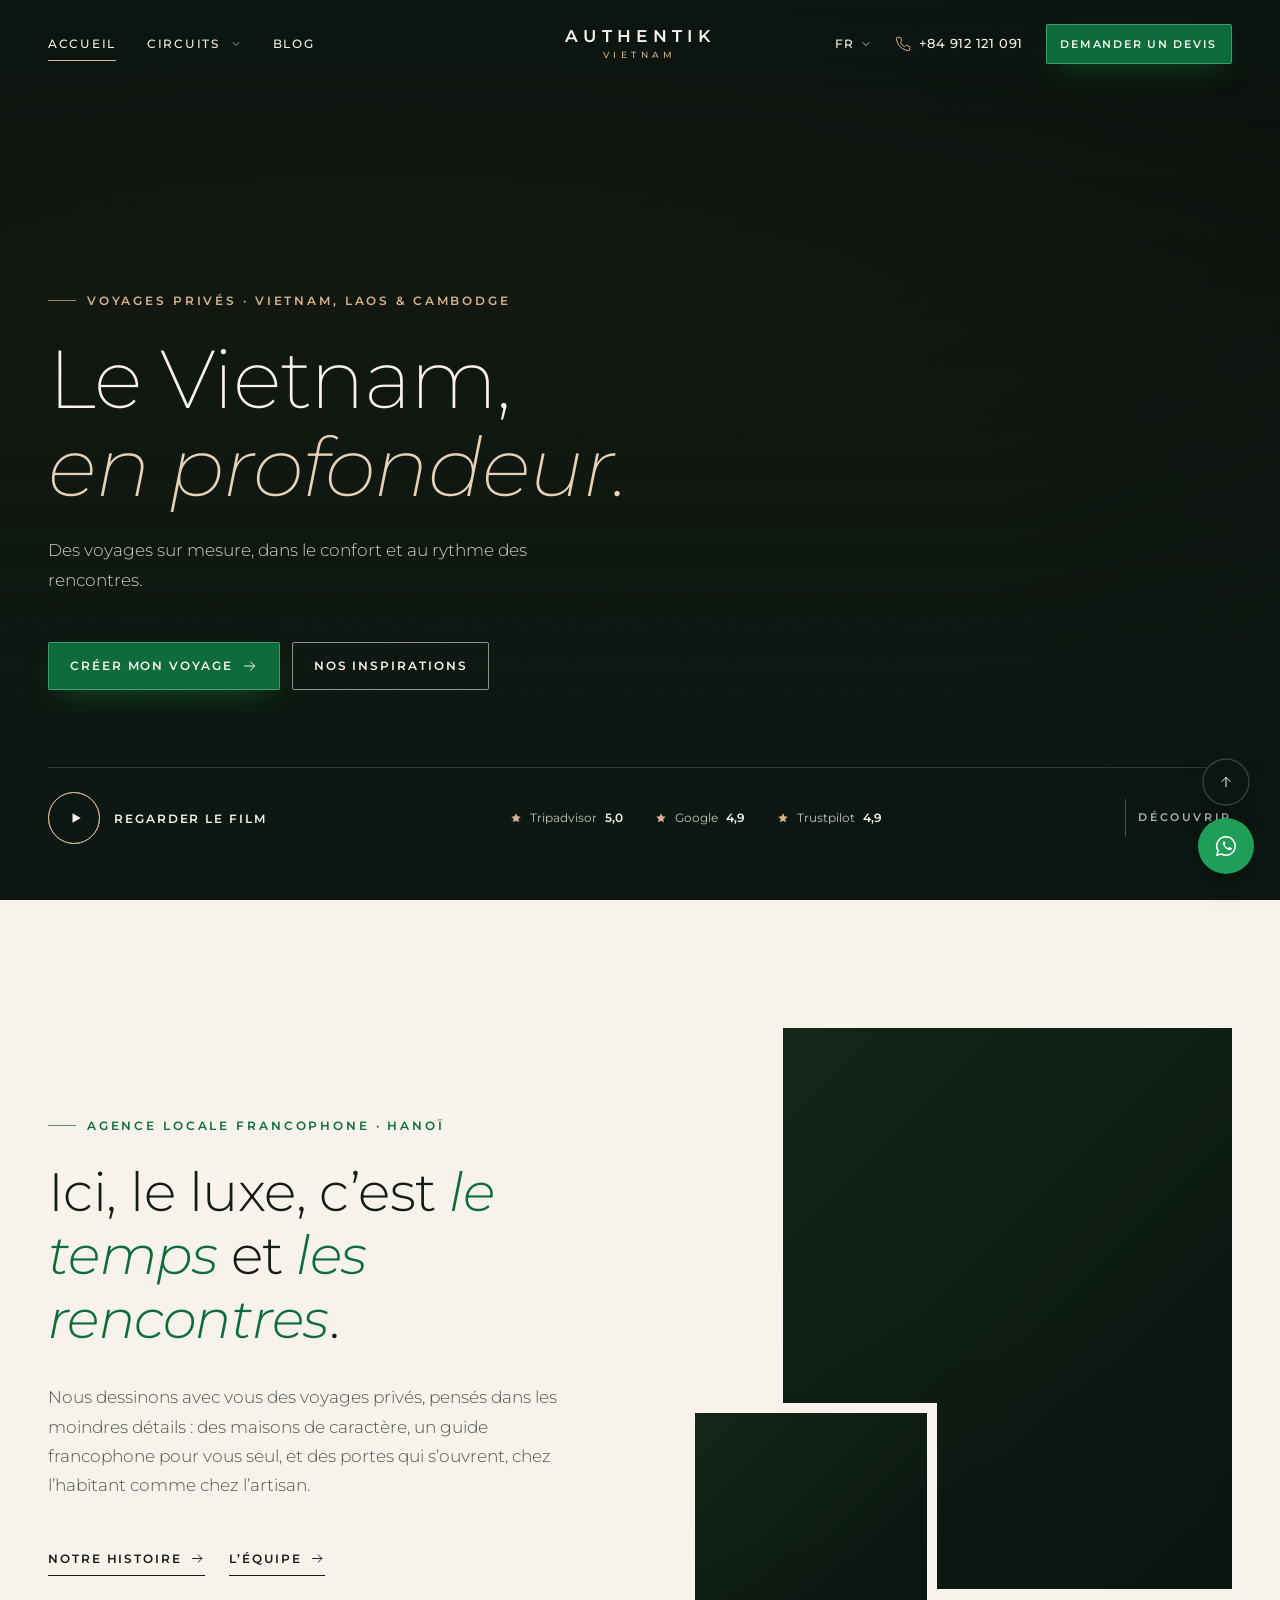
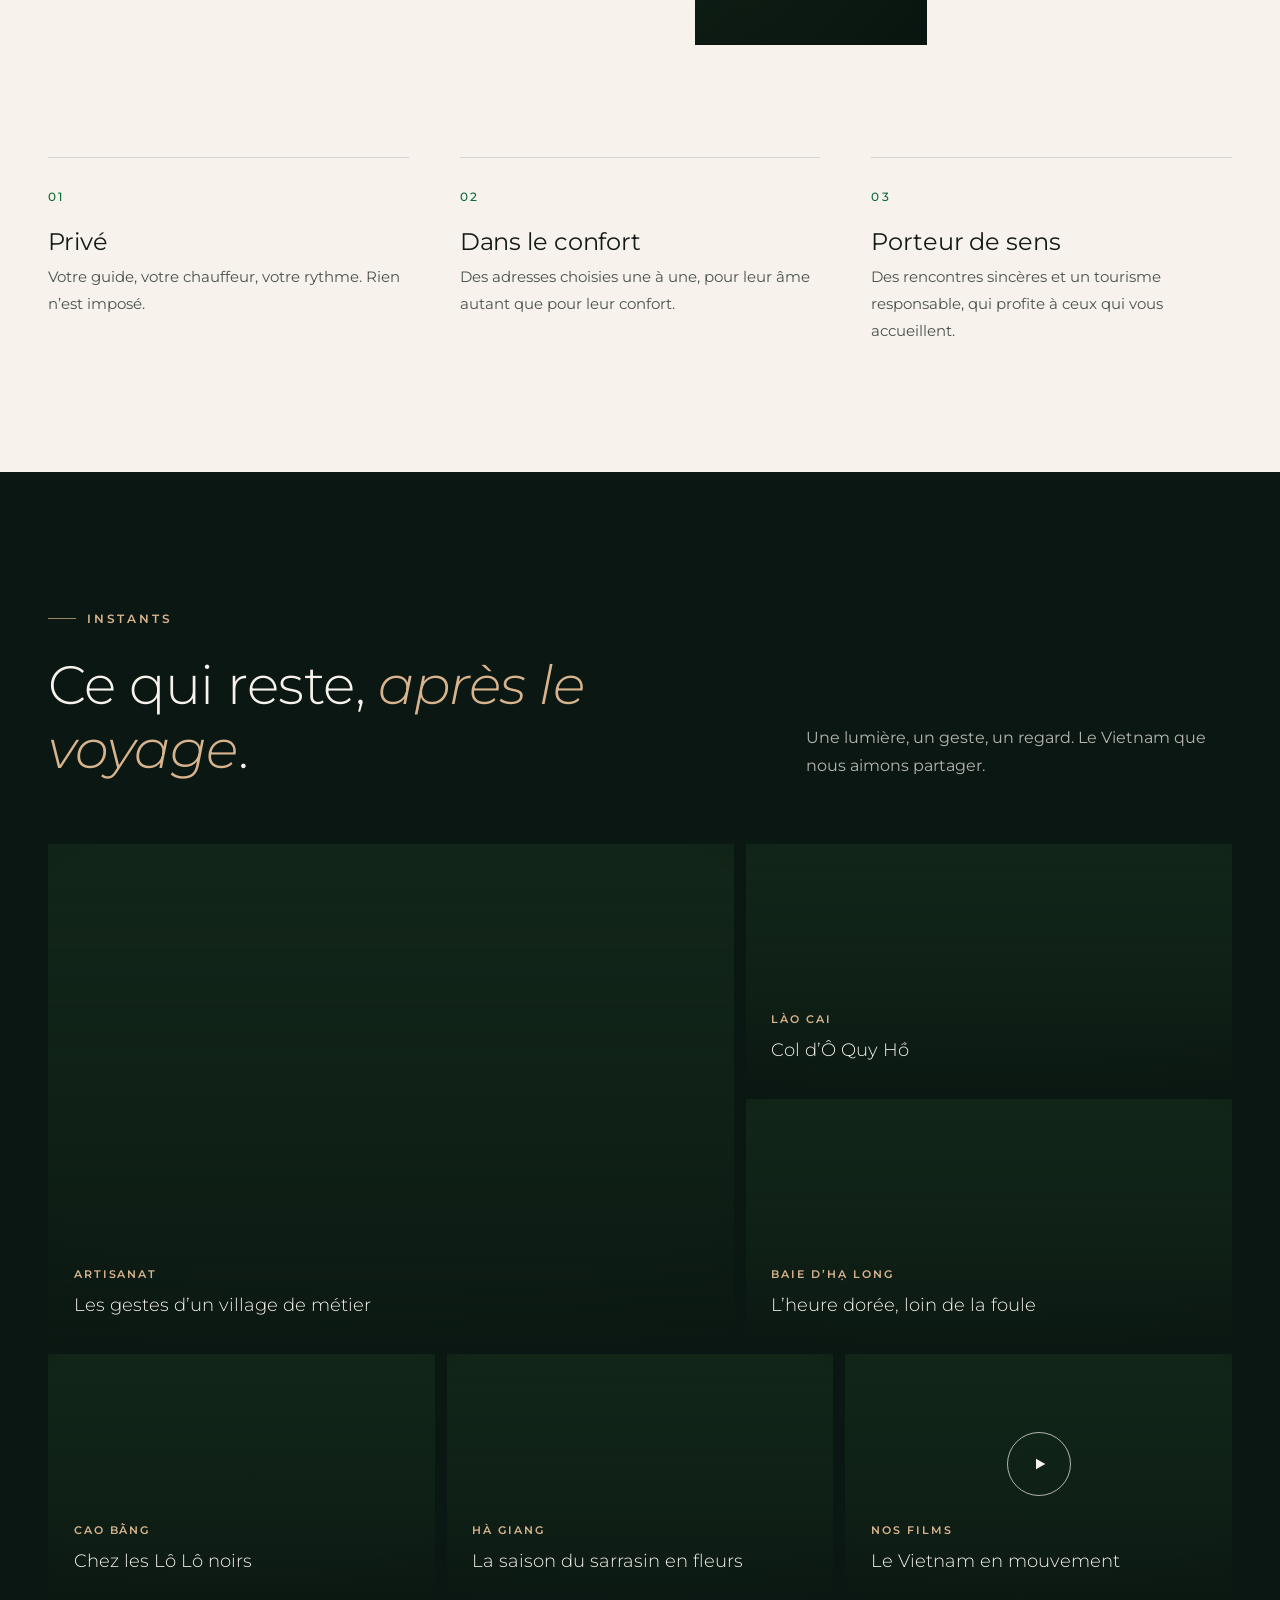
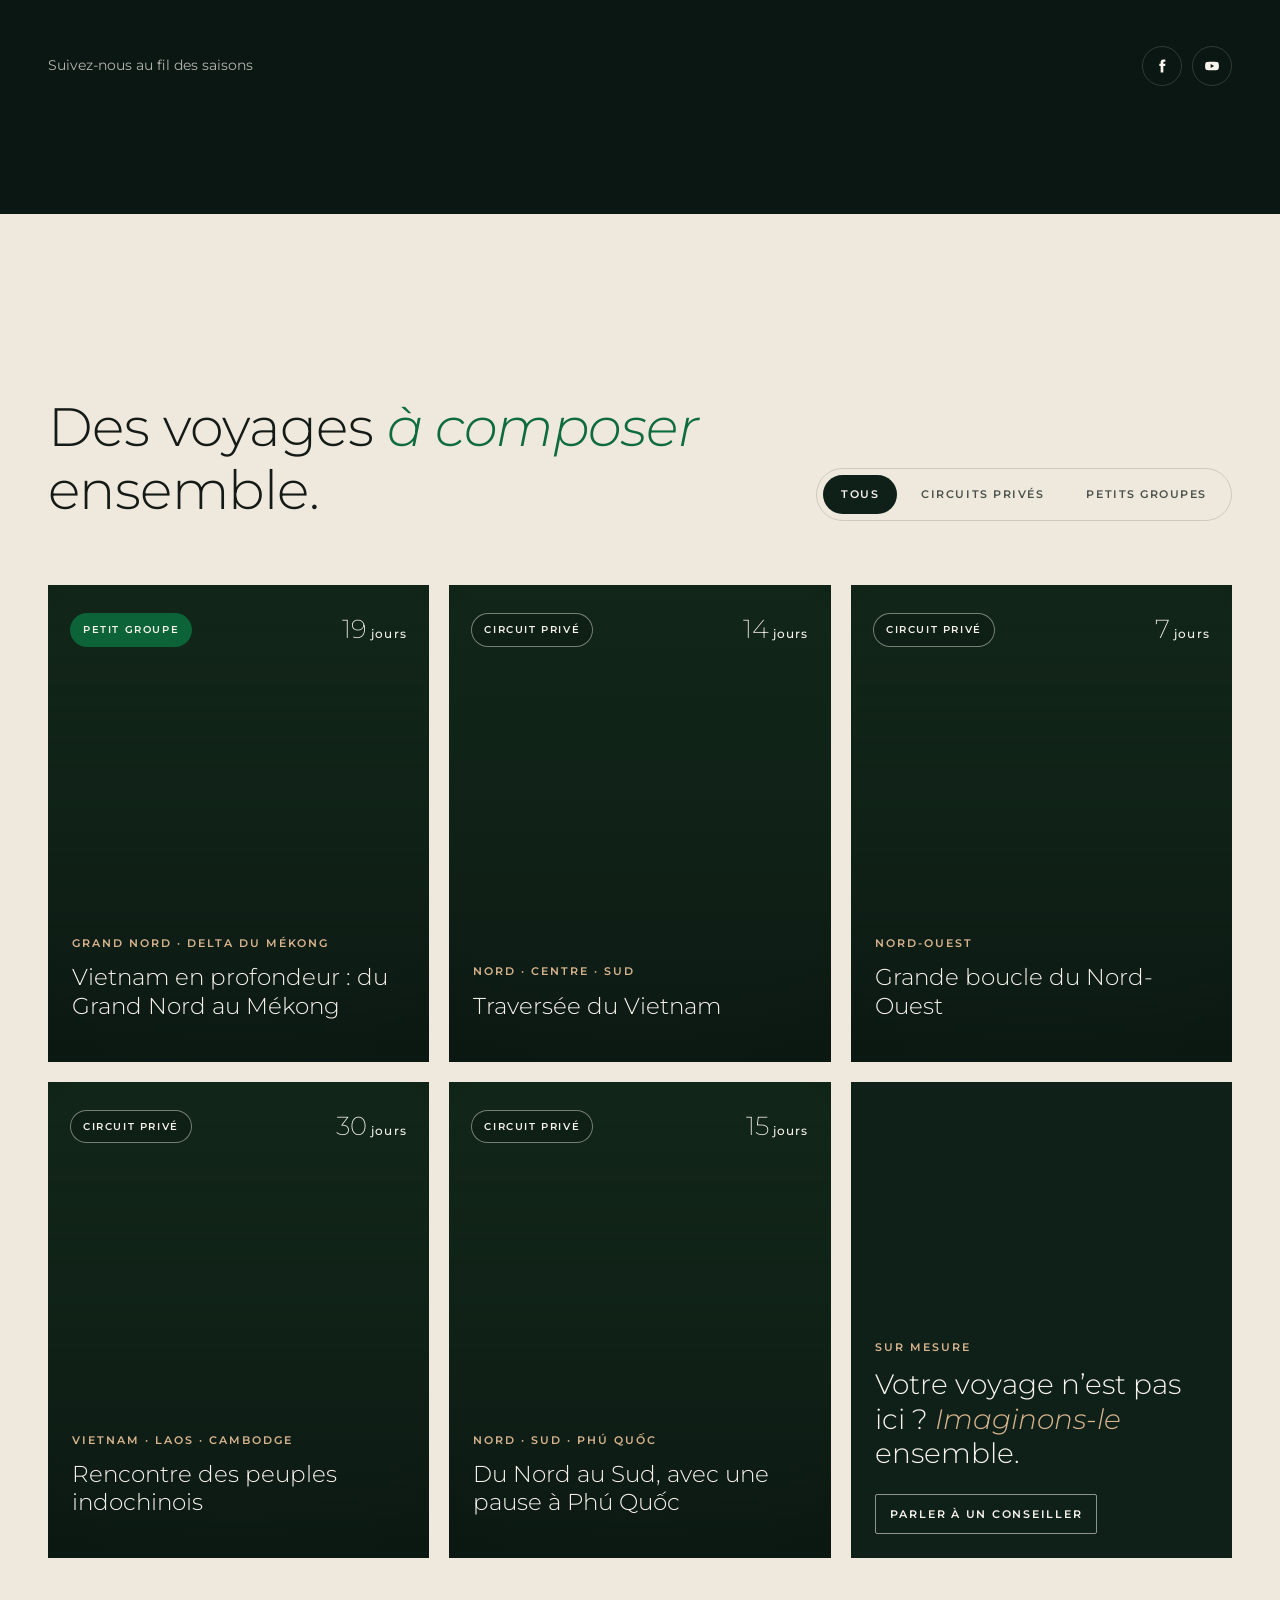
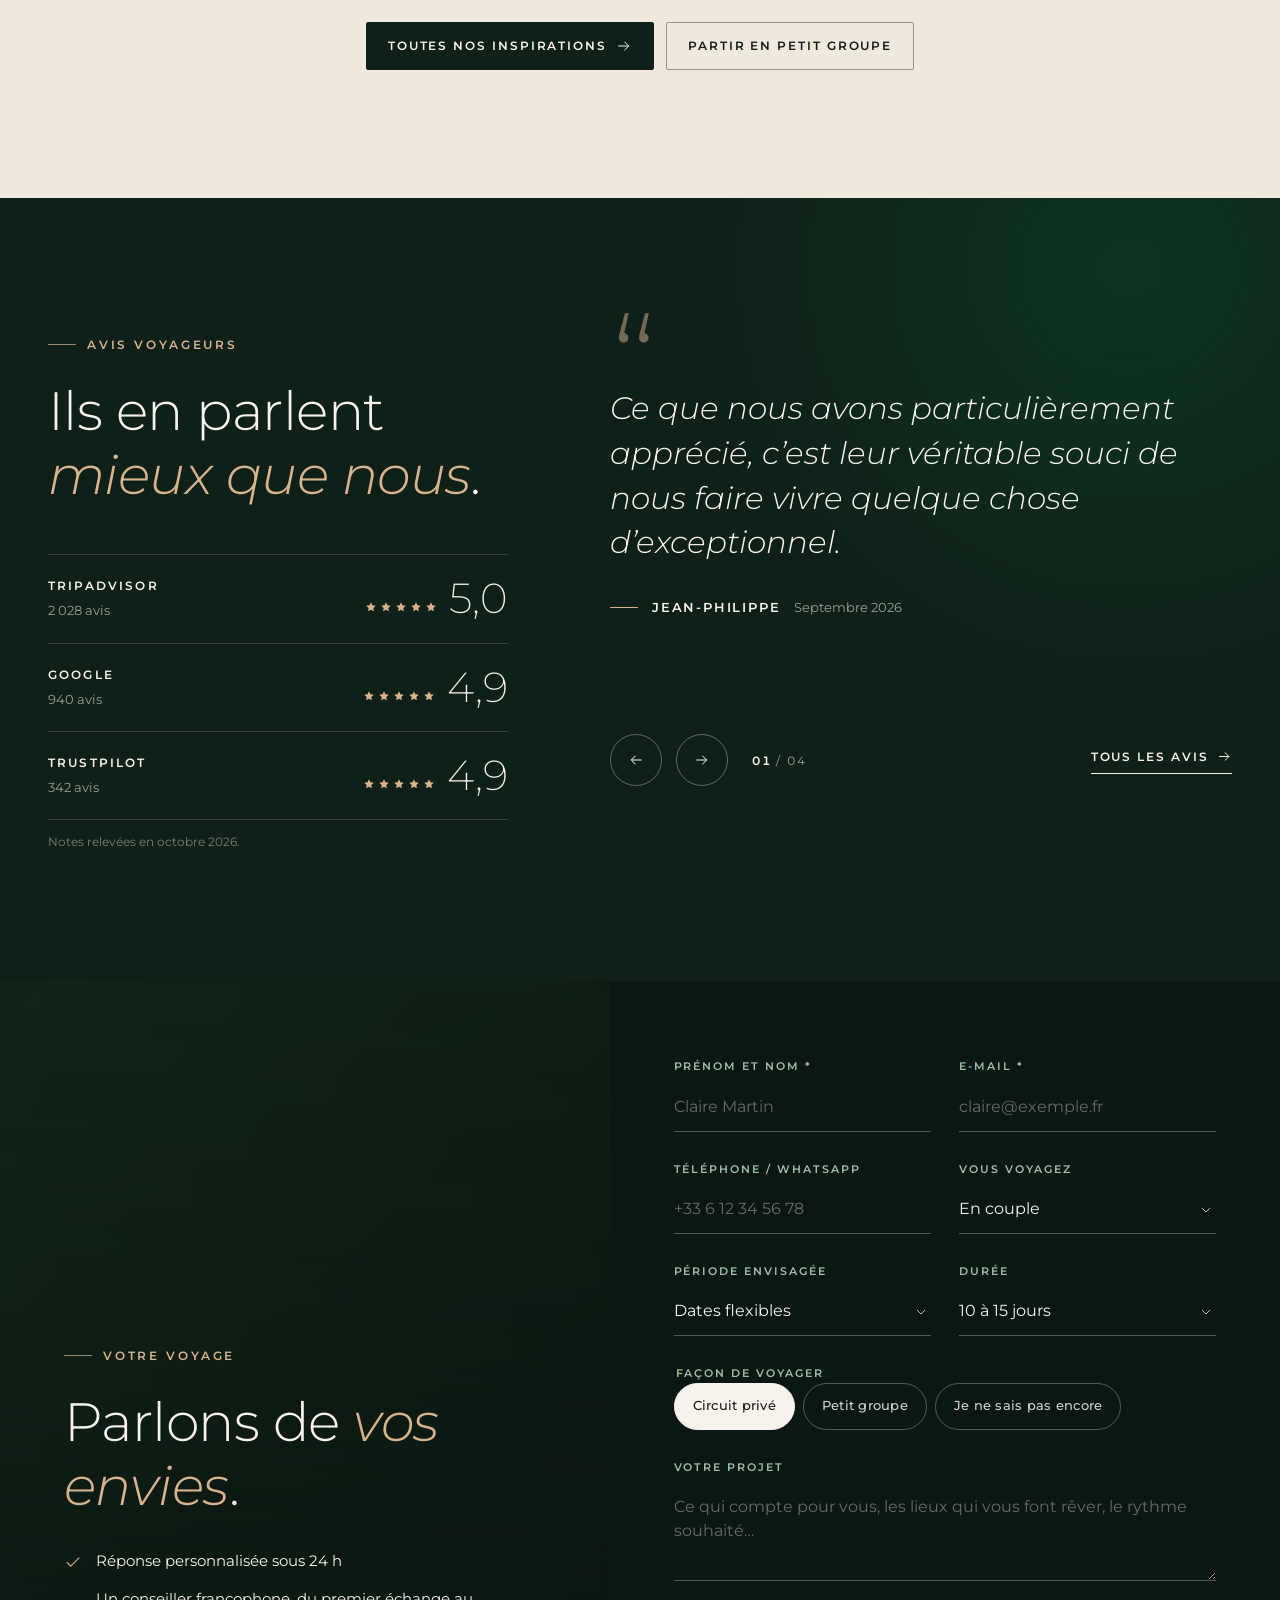
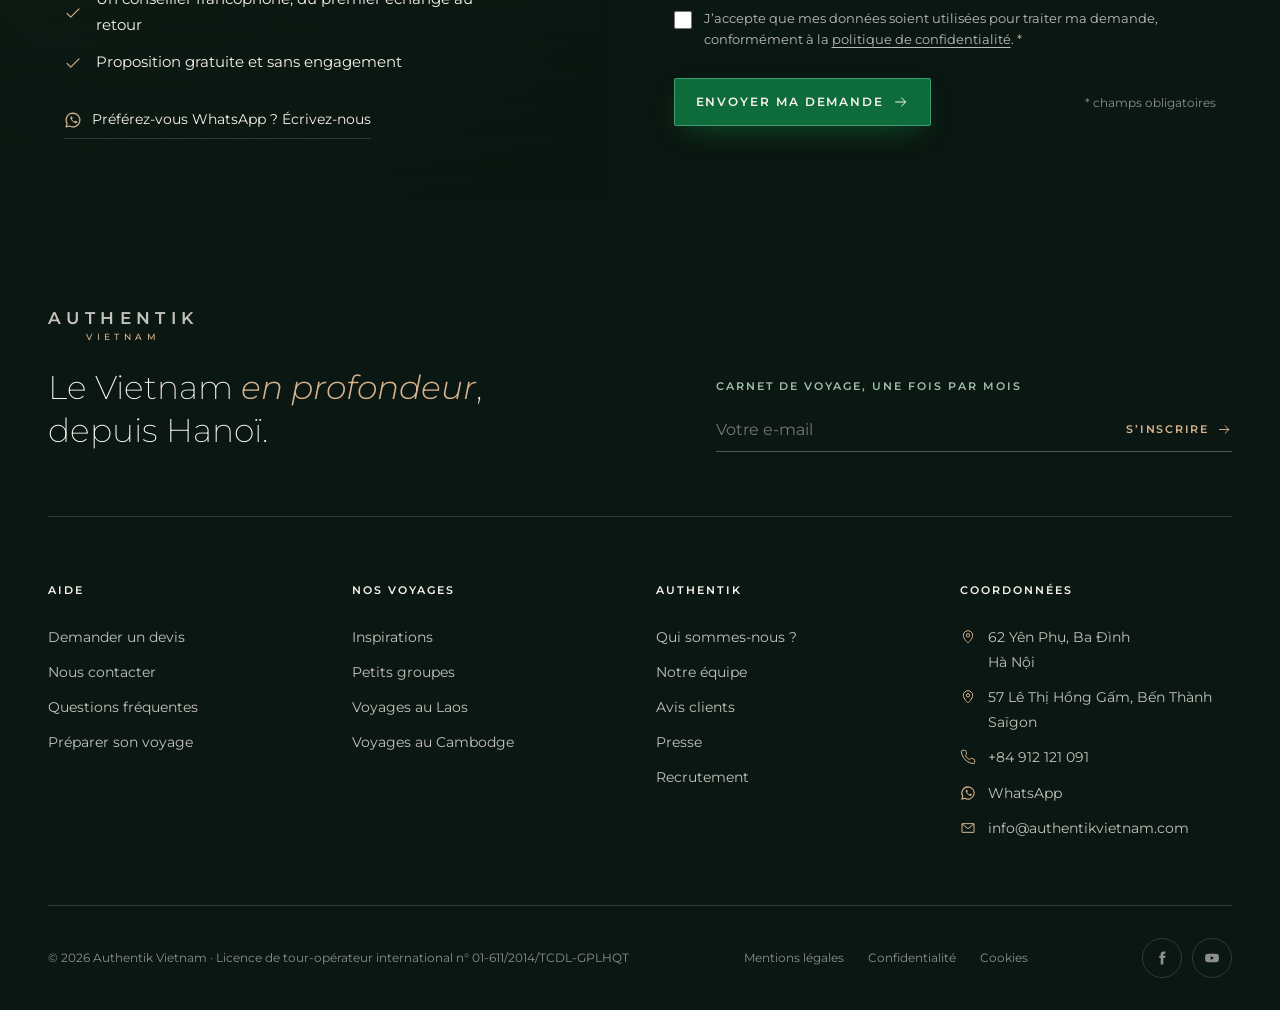
==== commit d5c4b53d: "v1.7 – menu Circuits + 3 trang circuit" ====
--- a/index.html
+++ b/index.html
@@ -12,8 +12,8 @@
   <link rel="preconnect" href="https://fonts.googleapis.com">
   <link rel="preconnect" href="https://fonts.gstatic.com" crossorigin>
   <link href="https://fonts.googleapis.com/css2?family=Montserrat:ital,wght@0,200;0,300;0,400;0,500;0,600;0,700;1,200;1,300;1,400;1,500&display=swap" rel="stylesheet">
-  <link rel="stylesheet" href="assets/css/tokens.css?v=1.6">
-  <link rel="stylesheet" href="assets/css/main.css?v=1.6">
+  <link rel="stylesheet" href="assets/css/tokens.css?v=1.7">
+  <link rel="stylesheet" href="assets/css/main.css?v=1.7">
   <!-- @partial favicon : tự động chép từ _partials/favicon.html — KHÔNG sửa ở đây, sửa file đó rồi chạy sync_partials.py -->
   <link rel="icon" href="favicon.ico" sizes="32x32">
   <link rel="icon" href="assets/favicon/icon.svg" type="image/svg+xml">
@@ -50,10 +50,13 @@
     <nav class="nav__group nav__group--left" aria-label="Navigation principale">
       <button class="nav__burger" id="burger" aria-expanded="false" aria-controls="mnav" aria-label="Ouvrir le menu"><span></span><span></span><span></span></button>
       <a class="nav__link" href="#top" data-nav="home" aria-current="page">Accueil</a>
-      <div class="dd" data-dd>
-        <button class="nav__link" aria-expanded="false" aria-controls="dd-circuits" data-nav="circuits">Circuits <svg><use href="#i-chevron"/></svg></button>
+      <!-- « Circuits » : chữ = link tới trang Circuits chung · mũi tên = mở menu con (bàn phím, máy tính bảng)
+           · hover máy tính : mở sau 0,12 s, giữ 0,4 s khi rời chuột, vùng đệm lấp khoảng hở dưới chữ (main.js + .dd__panel::before) -->
+      <div class="dd dd--split" data-dd>
+        <a class="nav__link" href="voyage-au-vietnam/index.html" data-nav="circuits">Circuits</a>
+        <button class="dd__toggle" type="button" aria-expanded="false" aria-controls="dd-circuits" aria-label="Ouvrir le menu Circuits"><svg><use href="#i-chevron"/></svg></button>
         <div class="dd__panel dd__panel--mega" id="dd-circuits">
-          <a class="mega-card cine" href="voyage-au-vietnam/index.html?type=prive">
+          <a class="mega-card cine" href="circuits-au-vietnam/index.html">
             <img class="img-cover" src="assets/img/circuit/nguoi-dao-hai-che.webp" alt="" width="900" height="1125" loading="lazy" decoding="async" style="--focus: 50% 35%">
             <span class="mega-card__body">
               <span class="h4">Circuits privés</span>
@@ -61,7 +64,7 @@
               <span class="mega-card__text">Des itinéraires à composer ensemble, rien que pour vous.</span>
             </span>
           </a>
-          <a class="mega-card cine" href="voyage-au-vietnam/index.html?type=groupe">
+          <a class="mega-card cine" href="petit-groupe/circuit-vietnam-petit-groupe/index.html">
             <img class="img-cover" src="https://authentikvietnam.com/media/tour/a1e99cb1a6ad0b3e87e509f12053bbac.jpg" alt="" loading="lazy">
             <span class="mega-card__body">
               <span class="h4">Petits groupes</span>
@@ -100,14 +103,13 @@
 <div class="mnav" id="mnav" aria-hidden="true">
   <ul class="mnav__list">
     <li><a href="#top" data-close data-nav="home" aria-current="page">Accueil <svg width="18" height="18"><use href="#i-arrow"/></svg></a></li>
-    <li>
-      <details>
-        <summary>Circuits <svg><use href="#i-chevron"/></svg></summary>
-        <div class="mnav__sub">
-          <a href="voyage-au-vietnam/index.html?type=prive" data-close>Inspirations <small>Circuits privés</small></a>
-          <a href="voyage-au-vietnam/index.html?type=groupe" data-close>Petite communauté <small>Petits groupes</small></a>
-        </div>
-      </details>
+    <li class="mnav__split">
+      <a href="voyage-au-vietnam/index.html" data-close data-nav="circuits">Circuits</a>
+      <button class="mnav__toggle" type="button" aria-expanded="false" aria-controls="mnav-circuits" aria-label="Afficher Inspirations et Petite communauté"><svg><use href="#i-chevron"/></svg></button>
+      <div class="mnav__sub" id="mnav-circuits" hidden>
+        <a href="circuits-au-vietnam/index.html" data-close>Inspirations <small>Circuits privés</small></a>
+        <a href="petit-groupe/circuit-vietnam-petit-groupe/index.html" data-close>Petite communauté <small>Petits groupes</small></a>
+      </div>
     </li>
     <li><a href="blog-de-voyage-au-vietnam/index.html" data-close data-nav="blog">Blog <svg width="18" height="18"><use href="#i-arrow"/></svg></a></li>
   </ul>
@@ -520,8 +522,8 @@
       <div>
         <h3 class="h4">Nos voyages</h3>
         <ul>
-          <li><a href="voyage-au-vietnam/index.html?type=prive">Inspirations</a></li>
-          <li><a href="voyage-au-vietnam/index.html?type=groupe">Petits groupes</a></li>
+          <li><a href="circuits-au-vietnam/index.html">Inspirations</a></li>
+          <li><a href="petit-groupe/circuit-vietnam-petit-groupe/index.html">Petits groupes</a></li>
           <li><a href="https://authentikvietnam.com/voyages-au-laos">Voyages au Laos</a></li>
           <li><a href="https://authentikvietnam.com/voyages-au-cambodge">Voyages au Cambodge</a></li>
         </ul>
@@ -579,6 +581,6 @@
 </div>
 <!-- @/partial footer -->
 
-<script src="assets/js/main.js?v=1.6" defer></script>
+<script src="assets/js/main.js?v=1.7" defer></script>
 </body>
 </html>
--- a/assets/css/main.css
+++ b/assets/css/main.css
@@ -192,6 +192,18 @@
   transition: opacity var(--t-fast) var(--ease), transform var(--t-fast) var(--ease), visibility 0s linear var(--t-fast);
 }
 .dd.is-open .dd__panel { opacity: 1; visibility: visible; transform: none; transition-delay: 0s; }
+/* v1.7 — vùng đệm vô hình lấp khoảng hở 14px giữa chữ menu và menu con : chuột đi xuống không « rời » menu */
+.dd__panel::before { content: ""; position: absolute; left: 0; right: 0; bottom: 100%; height: 18px; }
+/* v1.7 — « Circuits » tách đôi : chữ = link (trang Circuits chung) · mũi tên = nút mở menu con */
+.dd--split { display: inline-flex; align-items: center; gap: 2px; }
+.dd__toggle {
+  display: inline-grid; place-items: center; width: 28px; height: 40px; margin-right: -8px;
+  color: inherit; opacity: .8; transition: opacity var(--t-fast);
+}
+.dd__toggle:hover, .dd__toggle[aria-expanded="true"] { opacity: 1; }
+.dd__toggle svg { width: 12px; height: 12px; transition: transform var(--t-fast); }
+.dd__toggle[aria-expanded="true"] svg { transform: rotate(180deg); }
+.dd.is-open > .nav__link::after { transform: scaleX(1); }
 .dd__panel--lang { left: auto; right: -12px; min-width: 170px; }
 .dd__panel--lang a {
   display: flex; justify-content: space-between; padding: 10px 14px; font-size: .8rem; font-weight: 500; letter-spacing: .06em;
@@ -238,6 +250,12 @@
 .mnav__list summary svg { width: 18px; height: 18px; transition: transform var(--t-fast); }
 .mnav__list details[open] summary svg { transform: rotate(180deg); }
 .mnav__sub a { font-size: 1.05rem; font-weight: 400; padding: 12px 0 12px 16px; color: rgba(247,243,236,.8); }
+/* v1.7 — « Circuits » mobile : chữ = link · mũi tên = mở 2 mục con */
+.mnav__split { display: grid; grid-template-columns: minmax(0, 1fr) auto; align-items: center; }
+.mnav__toggle { display: inline-grid; place-items: center; width: 48px; height: 48px; margin-right: -12px; color: inherit; }
+.mnav__toggle svg { width: 18px; height: 18px; transition: transform var(--t-fast); }
+.mnav__toggle[aria-expanded="true"] svg { transform: rotate(180deg); }
+.mnav__split .mnav__sub { grid-column: 1 / -1; padding-bottom: 8px; }
 .mnav__sub a small { font-size: .75rem; color: var(--sage-300); }
 .mnav__foot { margin-top: auto; display: grid; gap: var(--s-2); }
 .mnav__langs { display: flex; gap: 8px; }
@@ -1357,3 +1375,65 @@
   .fab { width: 52px; height: 52px; }
   .fab--wa::after { display: none; }
 }
+
+/* ==========================================================================
+   TRANG CIRCUITS — v1.7
+   voyage-au-vietnam/ (trang chung, gọn) · circuits-au-vietnam/ (Inspirations) · petit-groupe/circuit-vietnam-petit-groupe/
+   ========================================================================== */
+
+/* ---------- Từ khóa dưới hero (thay cho đoạn văn) ---------- */
+.hero-kw {
+  display: flex; flex-wrap: wrap; align-items: center; gap: 6px 0; max-width: 760px;
+  margin: var(--s-4) 0 0; padding: var(--s-3) 0 0; list-style: none; border-top: 1px solid var(--line-dark);
+  font-size: .6875rem; font-weight: 600; letter-spacing: .18em; text-transform: uppercase; color: rgba(247,243,236,.82);
+}
+.hero-kw li + li::before { content: ""; display: inline-block; width: 4px; height: 4px; margin: 0 14px 2px; border-radius: 50%; background: var(--sand-300); vertical-align: middle; }
+
+/* ---------- Trang chung : 2 nhánh (Inspirations · Petite communauté) ---------- */
+.ways { display: grid; grid-template-columns: repeat(2, minmax(0, 1fr)); gap: clamp(14px, 1.6vw, 24px); }
+.way { position: relative; display: block; aspect-ratio: 6 / 7; overflow: hidden; color: var(--ivory); background: var(--forest-800); }
+.way img { position: absolute; inset: 0; transition: transform 1.6s var(--ease-out); }
+.way:hover img, .way:focus-visible img { transform: scale(1.04); }
+.way__body { position: absolute; left: 0; right: 0; bottom: 0; z-index: 2; padding: clamp(24px, 3.2vw, 48px); }
+.way__kicker { display: block; font-size: .6875rem; font-weight: 600; letter-spacing: .18em; text-transform: uppercase; color: var(--sand-300); }
+.way__title { display: block; margin-top: 12px; font-size: clamp(2rem, 3.8vw, 3.4rem); font-weight: 200; line-height: 1.06; letter-spacing: -.01em; }
+.way__text { display: block; margin-top: 10px; max-width: 420px; font-size: .9375rem; line-height: 1.6; color: rgba(247,243,236,.82); }
+.way__tags { display: flex; flex-wrap: wrap; gap: 6px; margin-top: 18px; }
+.way__tags span { padding: 6px 12px; border: 1px solid rgba(247,243,236,.38); border-radius: var(--radius-pill); font-size: .72rem; color: rgba(247,243,236,.9); }
+.way__more { display: inline-flex; align-items: center; gap: 10px; min-height: 44px; margin-top: 14px; font-size: .6875rem; font-weight: 600; letter-spacing: .18em; text-transform: uppercase; }
+.way__more svg { width: 14px; height: 14px; transition: transform var(--t-fast); }
+.way:hover .way__more svg, .way:focus-visible .way__more svg { transform: translateX(4px); }
+
+/* ---------- Inspirations : 4 incontournables ---------- */
+.inc-places { max-width: 340px; font-size: .6875rem; font-weight: 600; letter-spacing: .16em; line-height: 1.9; text-transform: uppercase; color: var(--ink-soft); text-align: right; }
+@media (min-width: 761px) { .cards--four { grid-template-columns: repeat(4, minmax(0, 1fr)); gap: clamp(10px, 1.2vw, 18px); } }   /* ≤ 760px : vuốt ngang (.swipe) */
+.cards--four .card__top { padding: 16px; }
+.cards--four .card__body { padding: 22px 18px 18px; }
+.cards--four .card__route { font-size: .625rem; letter-spacing: .14em; line-height: 1.7; display: -webkit-box; -webkit-line-clamp: 3; -webkit-box-orient: vertical; overflow: hidden; }
+.cards--four .card__title { font-size: clamp(1.15rem, 1.5vw, 1.4rem); }
+.inc-note { margin-top: var(--s-3); font-size: .875rem; color: var(--ink-soft); }
+.steps-sec--solo { padding-bottom: clamp(3.5rem, 7vw, 5.5rem); }
+.steps--four { grid-template-columns: repeat(4, minmax(0, 1fr)); gap: clamp(1.25rem, 3vw, 3rem); }
+
+/* ---------- Inspirations : « Autres envies » (1 hàng từ khóa) ---------- */
+.kw-filter { padding-block: var(--s-2); border-block: 1px solid var(--line-light); }
+
+/* ---------- Petite communauté ---------- */
+.pg-band { margin-top: clamp(2.5rem, 5vw, 4rem); }
+
+@media (min-width: 761px) and (max-width: 1024px) {
+  .cards--four { grid-template-columns: repeat(2, minmax(0, 1fr)); }
+  .steps--four { grid-template-columns: repeat(2, minmax(0, 1fr)); }
+}
+@media (max-width: 1024px) {
+  .inc-places { text-align: left; justify-self: start; }
+}
+@media (max-width: 760px) {
+  .ways { grid-template-columns: 1fr; gap: 12px; }
+  .way { aspect-ratio: 4 / 5; }
+  .way__text { font-size: .875rem; }
+  .hero-kw { font-size: .625rem; letter-spacing: .14em; }
+  .hero-kw li + li::before { margin: 0 10px 2px; }
+  .steps--four { grid-template-columns: 1fr; }
+  .kw-filter { padding-block: 12px; }
+}
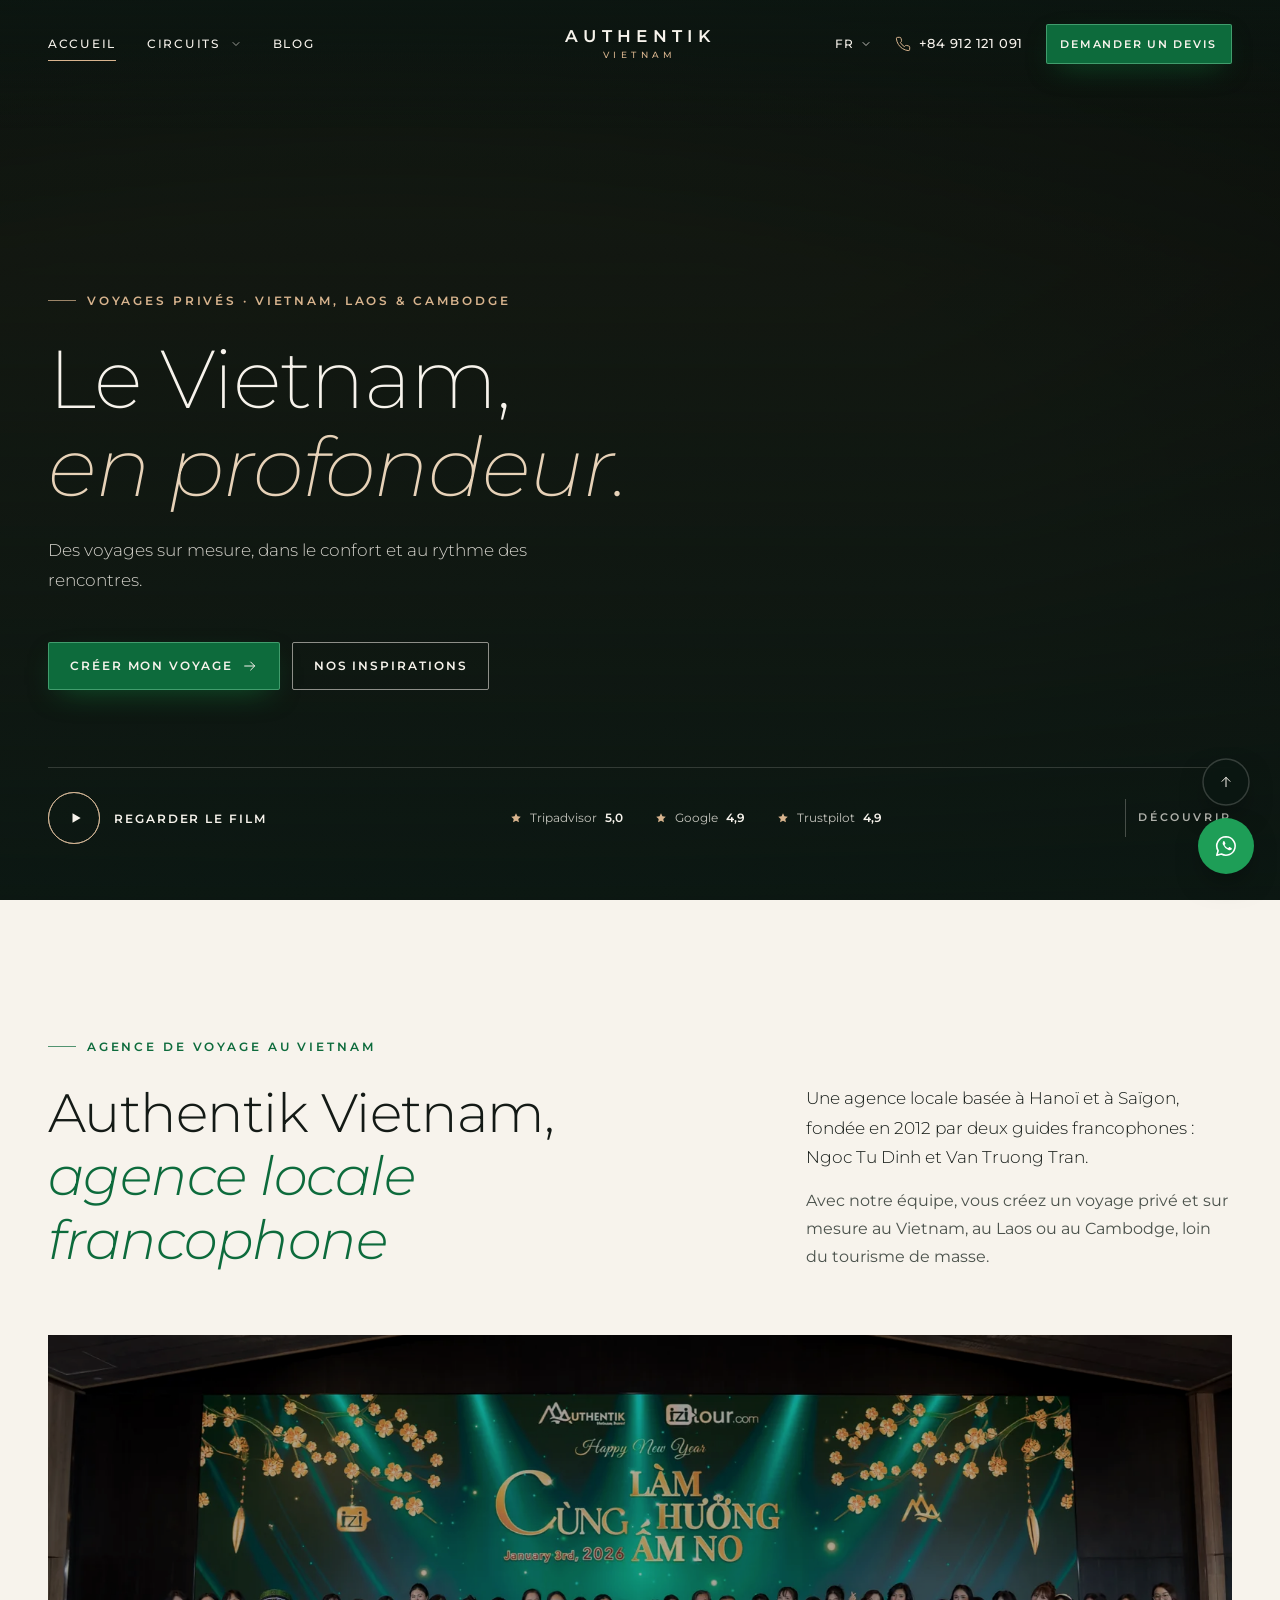
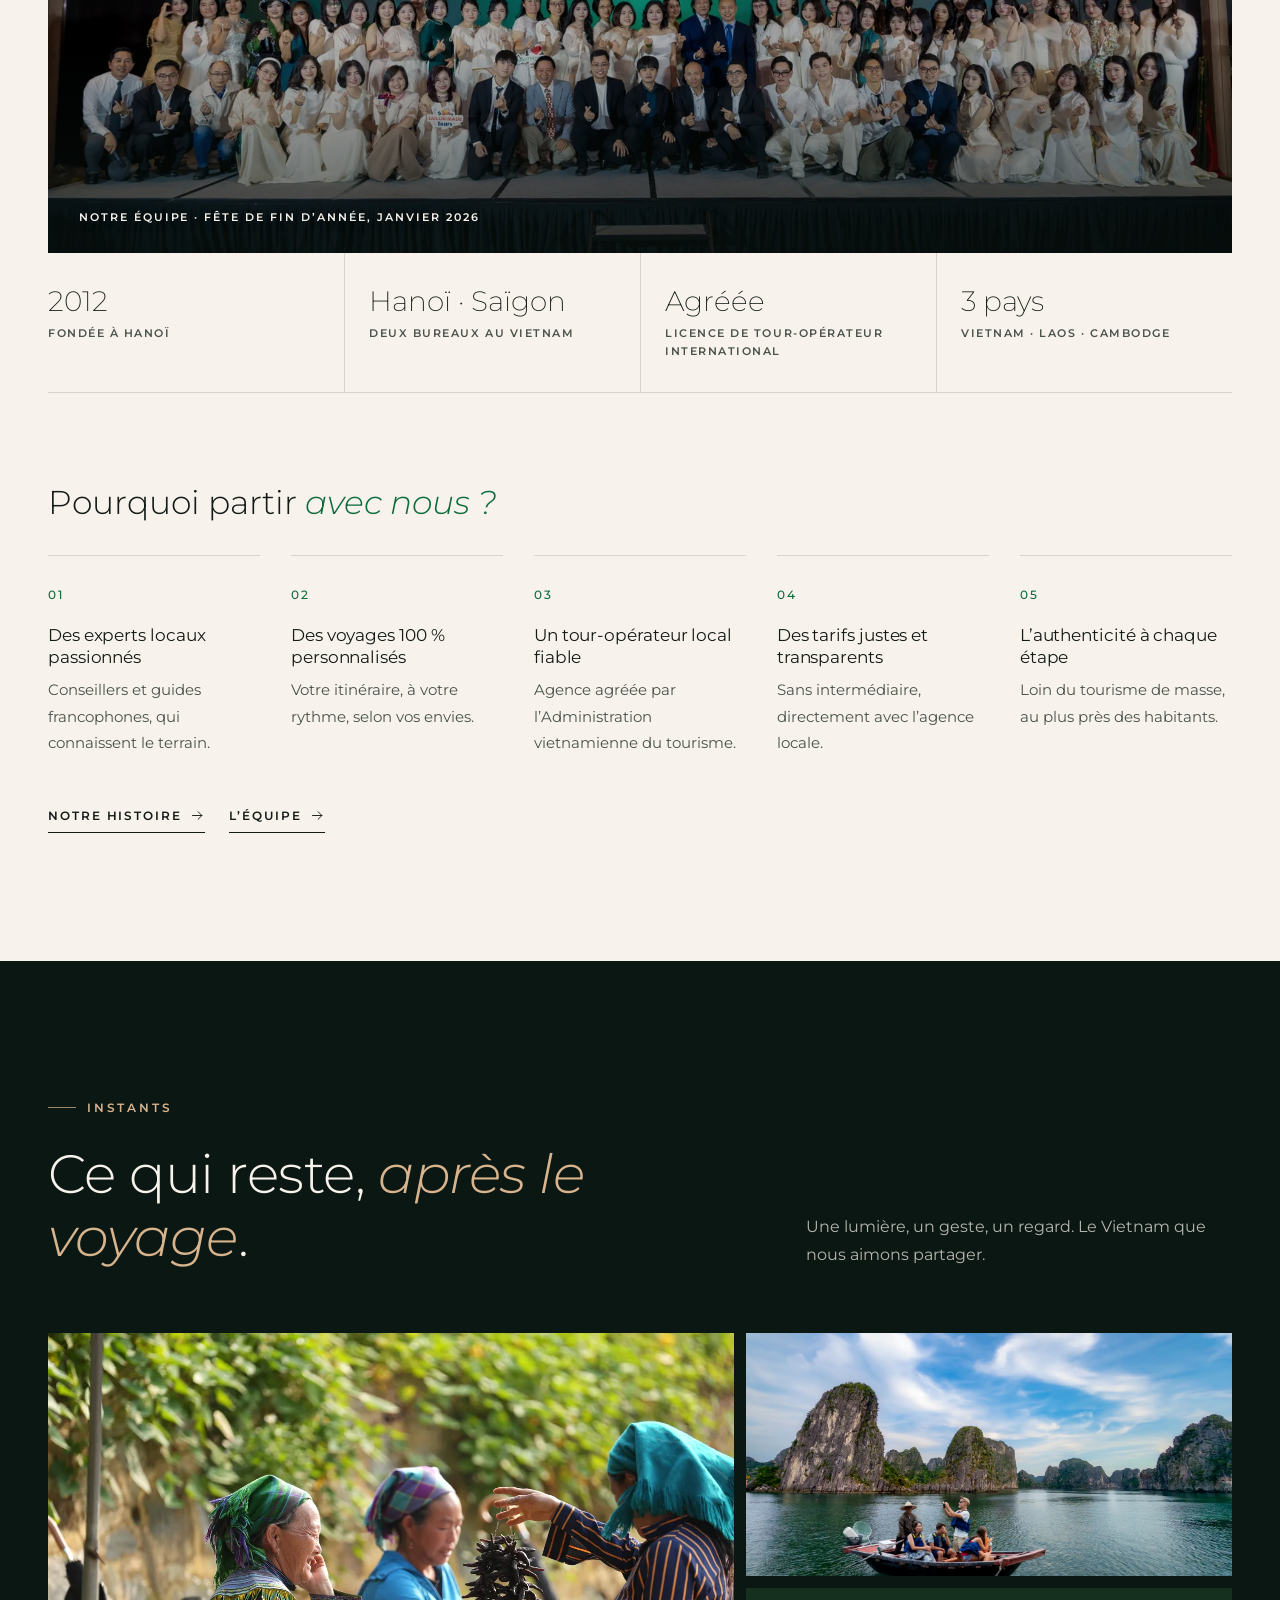
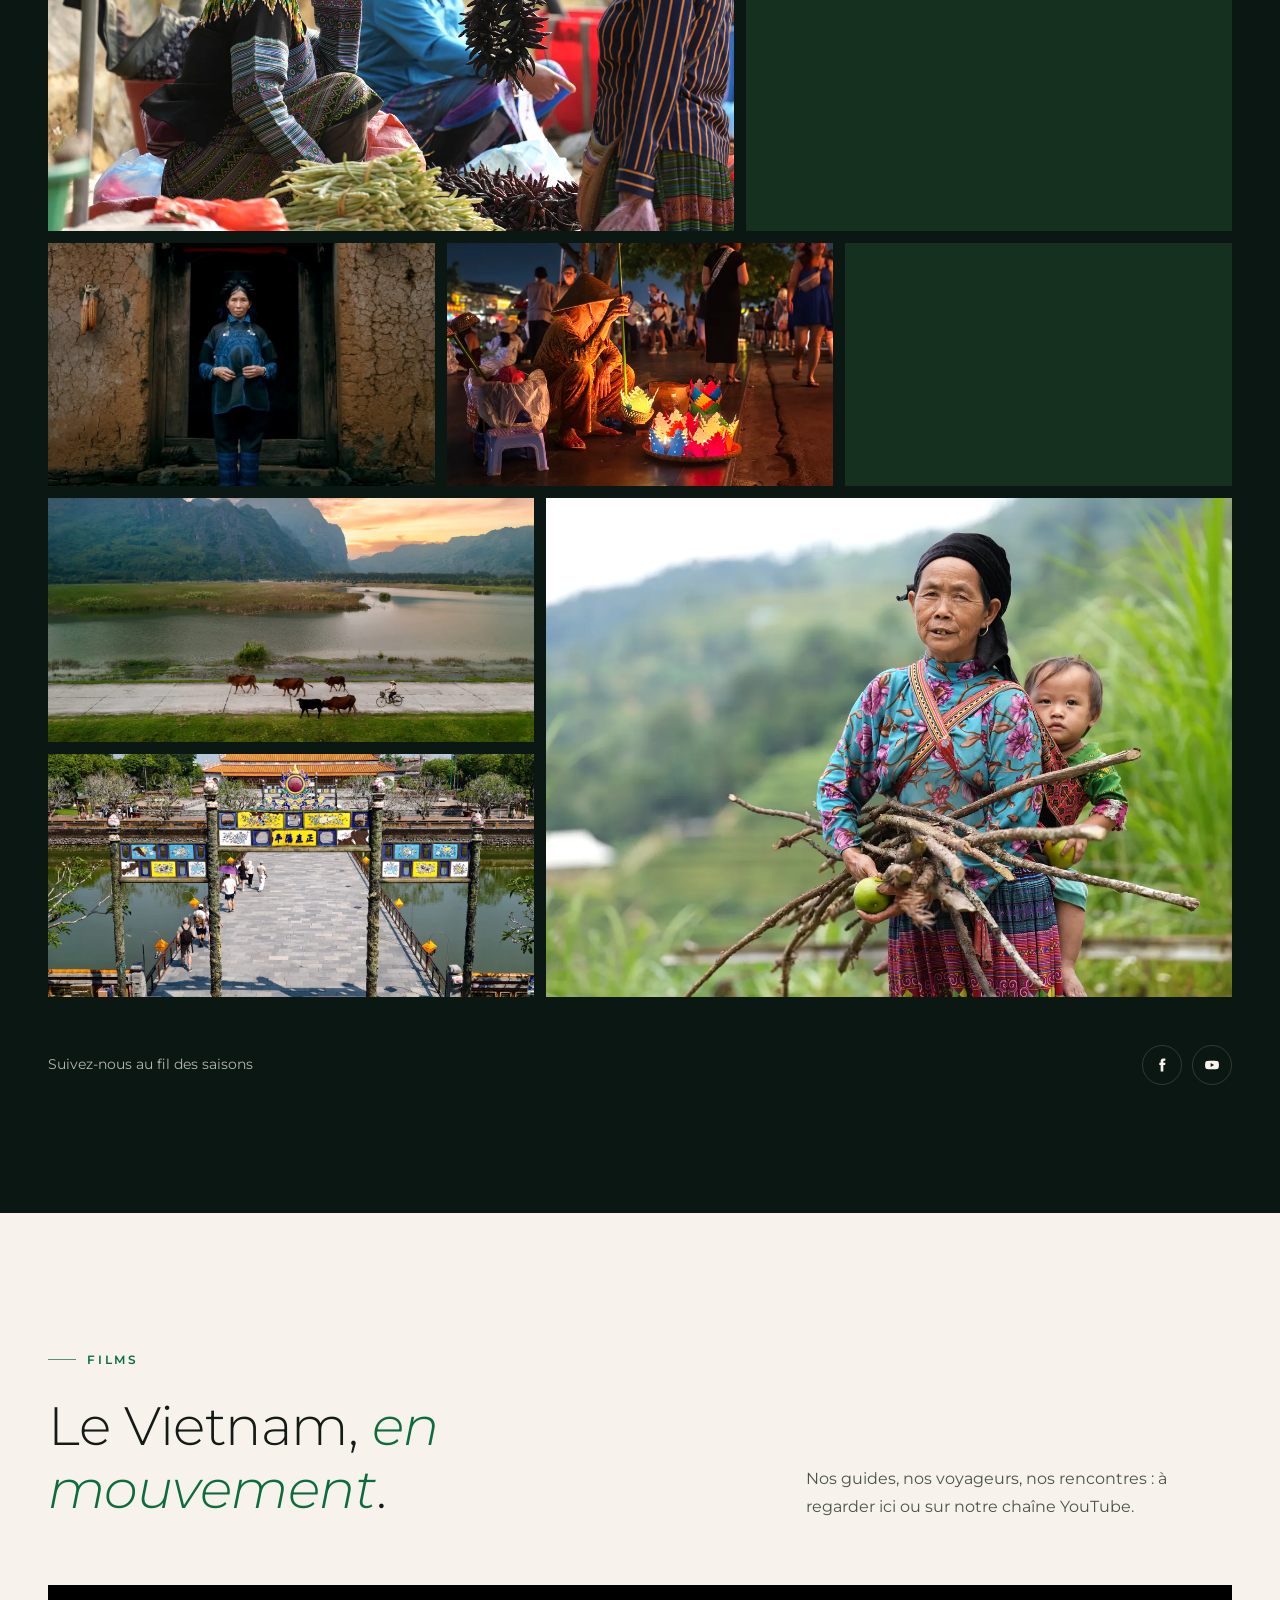
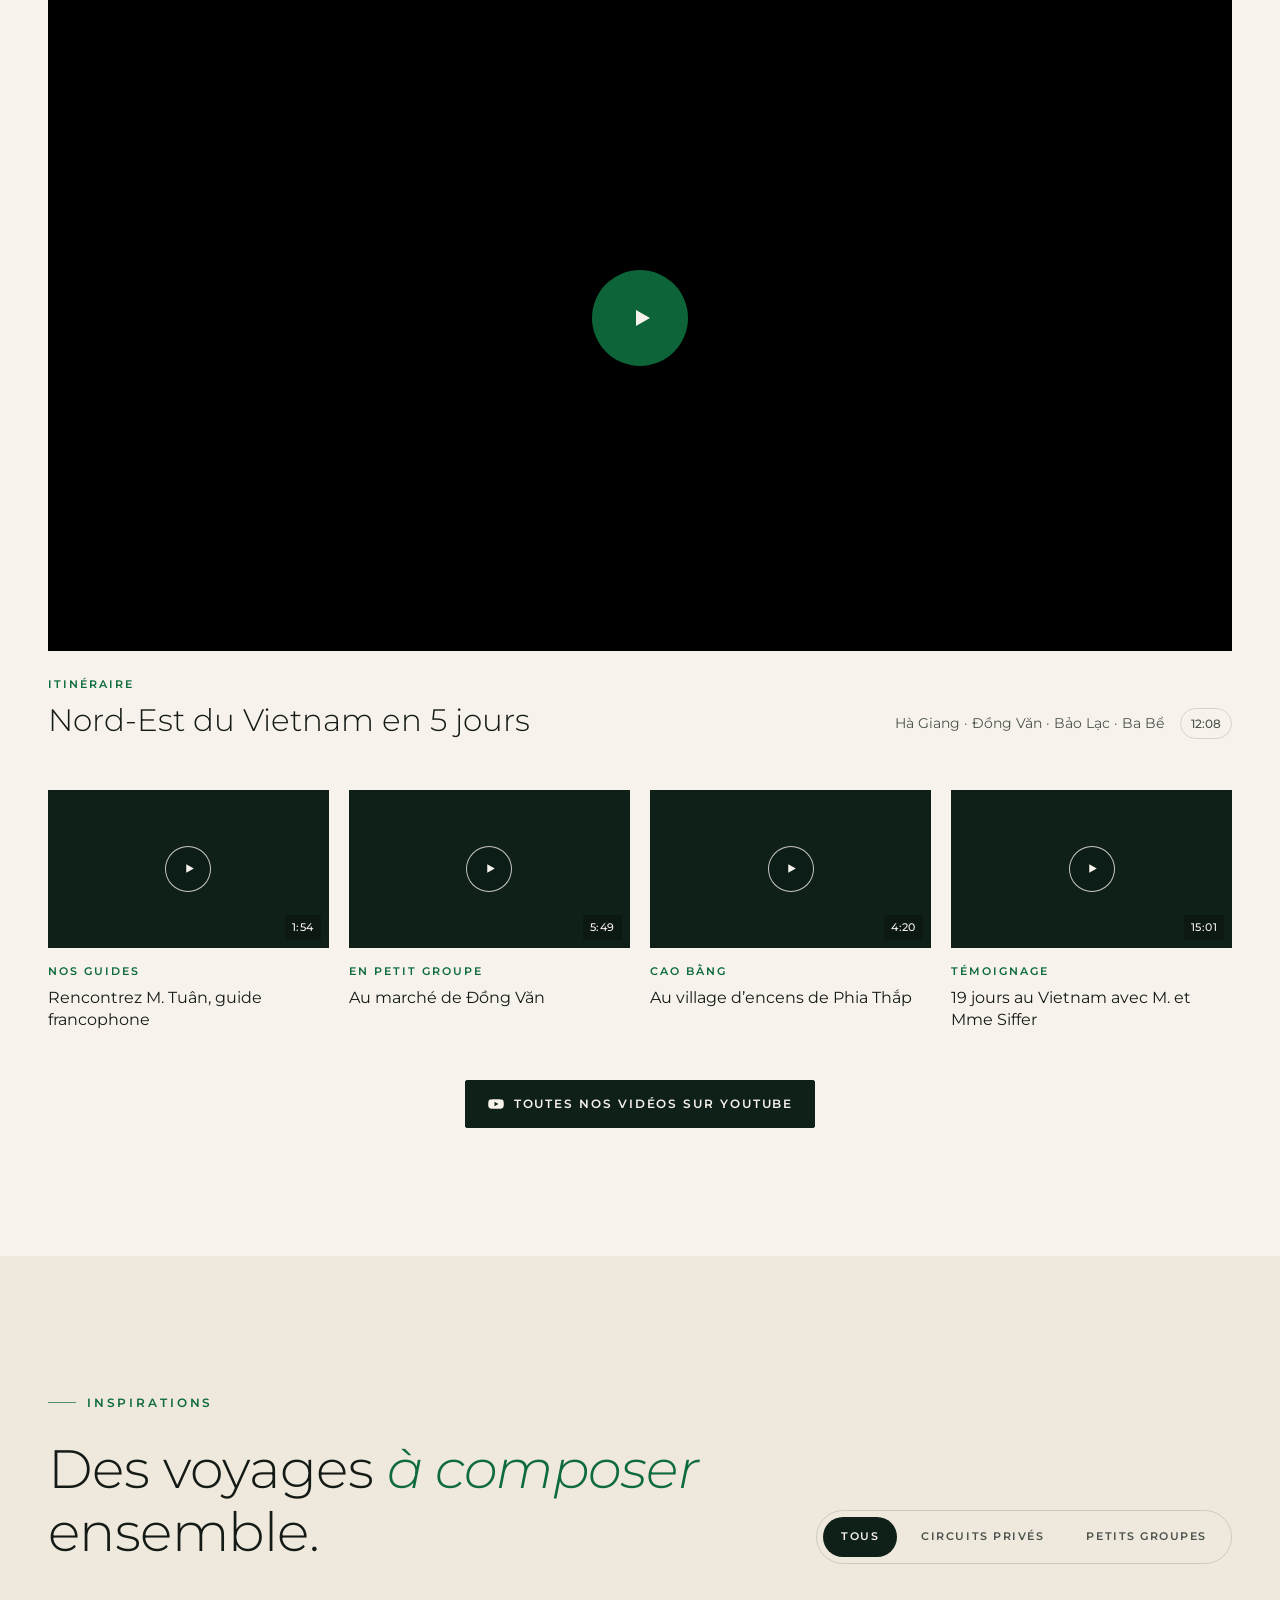
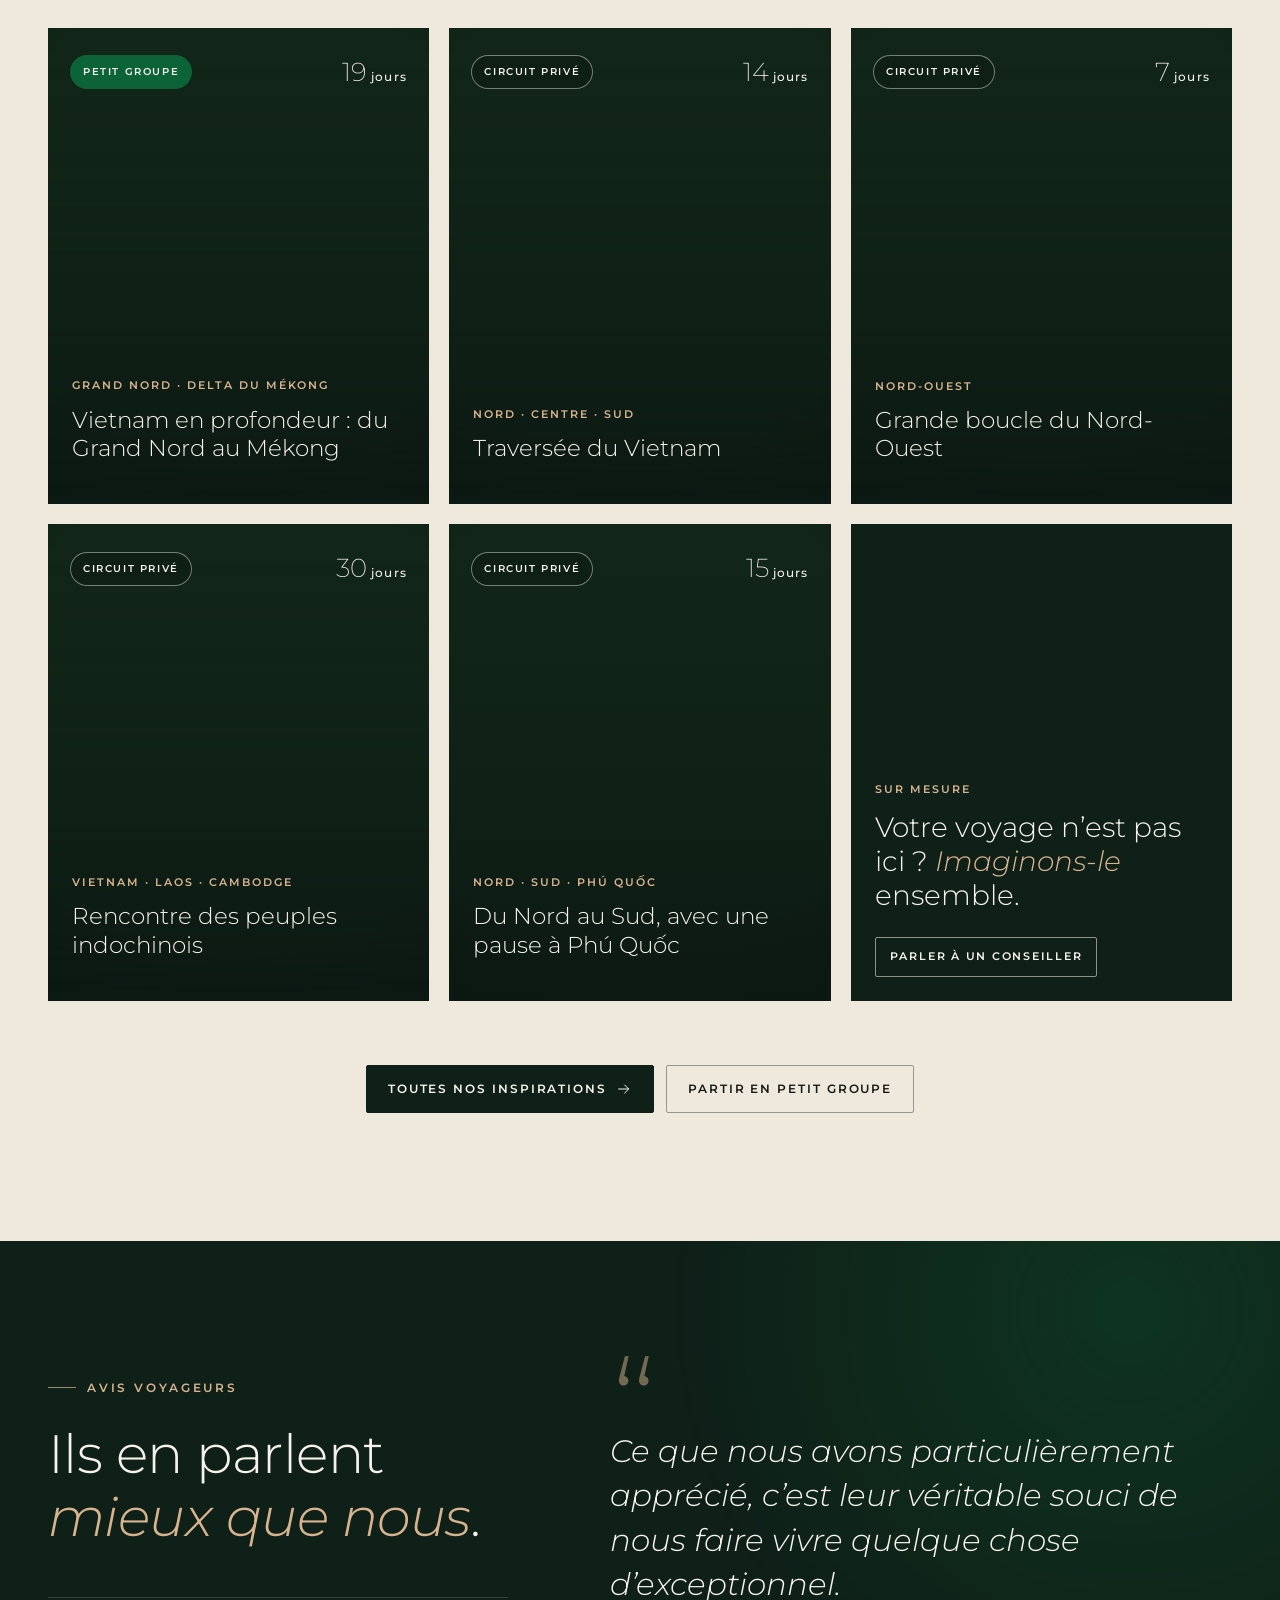
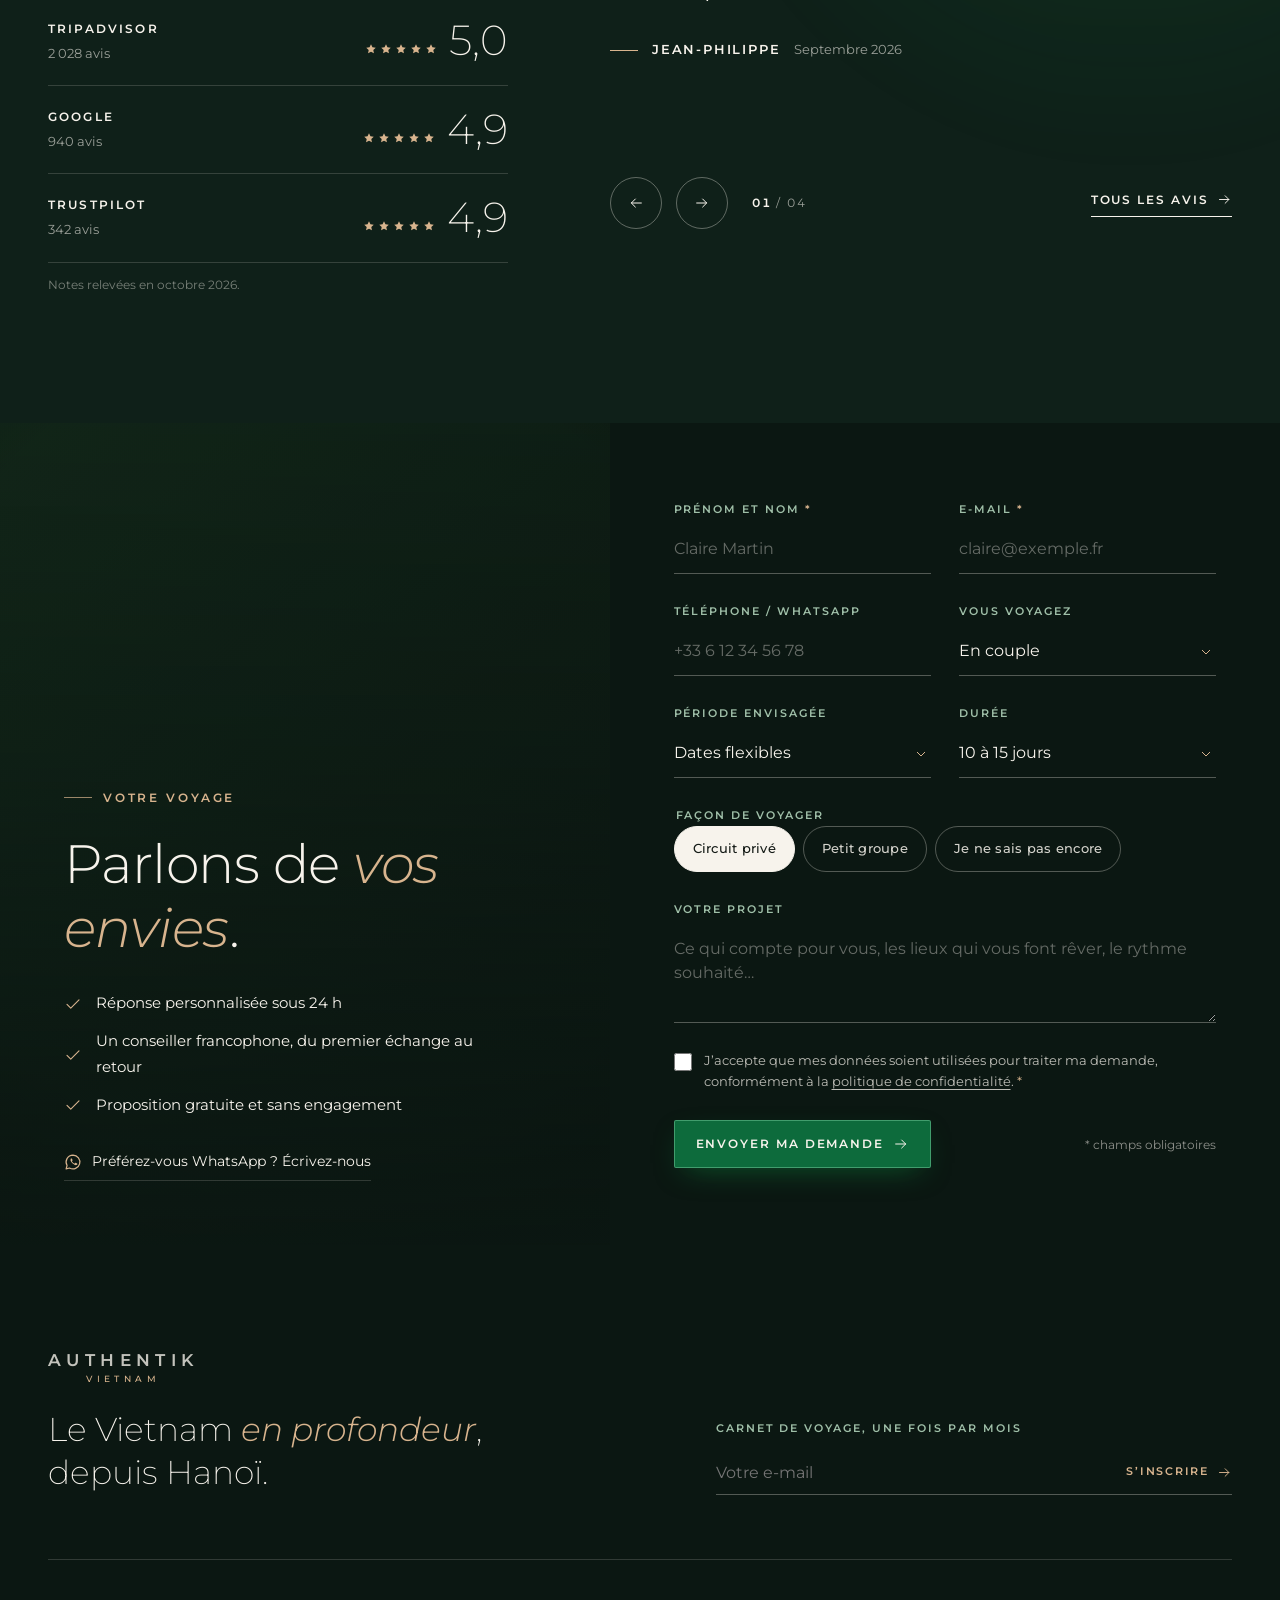
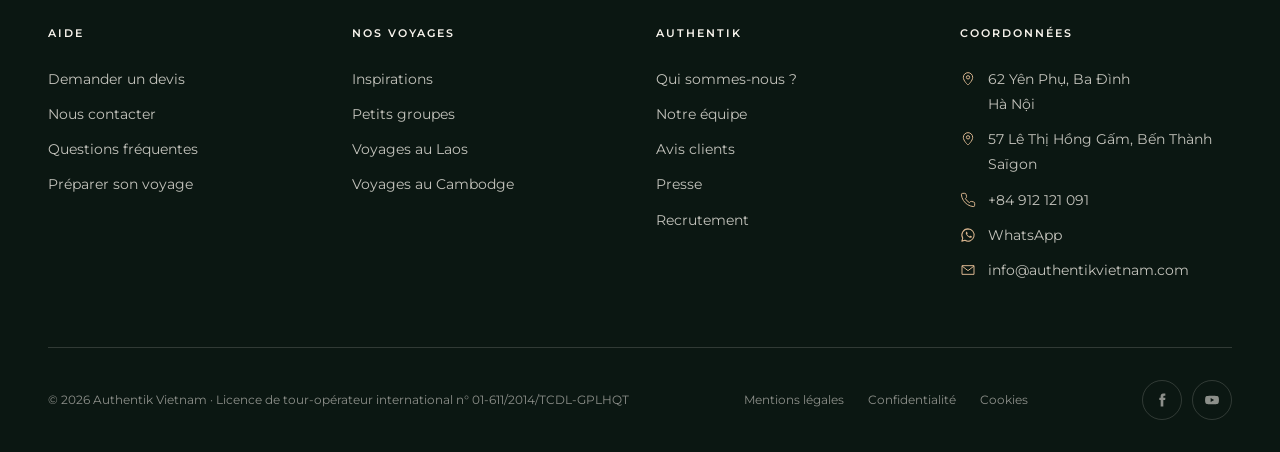
==== commit ce9f37f1: "v1.8 – trang chủ : công ty + media + films" ====
--- a/index.html
+++ b/index.html
@@ -12,8 +12,8 @@
   <link rel="preconnect" href="https://fonts.googleapis.com">
   <link rel="preconnect" href="https://fonts.gstatic.com" crossorigin>
   <link href="https://fonts.googleapis.com/css2?family=Montserrat:ital,wght@0,200;0,300;0,400;0,500;0,600;0,700;1,200;1,300;1,400;1,500&display=swap" rel="stylesheet">
-  <link rel="stylesheet" href="assets/css/tokens.css?v=1.7">
-  <link rel="stylesheet" href="assets/css/main.css?v=1.7">
+  <link rel="stylesheet" href="assets/css/tokens.css?v=1.8">
+  <link rel="stylesheet" href="assets/css/main.css?v=1.8">
   <!-- @partial favicon : tự động chép từ _partials/favicon.html — KHÔNG sửa ở đây, sửa file đó rồi chạy sync_partials.py -->
   <link rel="icon" href="favicon.ico" sizes="32x32">
   <link rel="icon" href="assets/favicon/icon.svg" type="image/svg+xml">
@@ -168,52 +168,55 @@
 </section>
 
 <!-- =====================================================================
-     3. GIỚI THIỆU CÔNG TY — ít chữ, 3 trụ cột
+     3. CÔNG TY (v1.8) — tên doanh nghiệp + từ khóa (agence de voyage au Vietnam · agence francophone ·
+        agence locale basée à Hanoï et à Saïgon) · ảnh tập thể thật · 4 con số thật · 5 lý do
+        Nguồn: authentikvietnam.com (khối homeabout + boxwhyus trang chủ, trang « Qui sommes-nous », 14/11/2026)
      ===================================================================== -->
-<section class="section section--paper" id="intro">
+<section class="section section--paper about" id="intro">
   <div class="container">
-    <div class="intro__grid">
-      <div class="intro__text">
-        <p class="eyebrow reveal">Agence locale francophone · Hanoï</p>
-        <h2 class="h2 reveal" data-delay="1">Ici, le luxe, c’est <em>le temps</em> et <em>les rencontres</em>.</h2>
-        <p class="lead muted reveal" data-delay="2">Nous dessinons avec vous des voyages privés, pensés dans les moindres détails&nbsp;: des maisons de caractère, un guide francophone pour vous seul, et des portes qui s’ouvrent, chez l’habitant comme chez l’artisan.</p>
-        <div class="intro__sign reveal" data-delay="3">
-          <a class="link-arrow" href="https://authentikvietnam.com/agence-voyage-locale-authentik-vietnam">Notre histoire <svg><use href="#i-arrow"/></svg></a>
-          <a class="link-arrow" href="https://authentikvietnam.com/notre-equipe">L’équipe <svg><use href="#i-arrow"/></svg></a>
-        </div>
-      </div>
-      <div class="intro__visual reveal" data-delay="1">
-        <figure class="intro__img-main cine ph">
-          <img class="img-cover" src="https://authentikvietnam.com/themes/web/img/silde/slide-1.webp" alt="Rencontre sur le seuil d’une maison traditionnelle, Nord du Vietnam" loading="lazy">
-        </figure>
-        <figure class="intro__img-small cine ph">
-          <img class="img-cover" src="https://authentikvietnam.com/themes/web/img/silde/slide-3.webp" alt="Deux femmes partagent un moment de travail" loading="lazy">
-        </figure>
-      </div>
-    </div>
-
-    <div class="pillars">
-      <div class="pillar reveal">
-        <span class="pillar__num">01</span>
-        <h3 class="h3">Privé</h3>
-        <p>Votre guide, votre chauffeur, votre rythme. Rien n’est imposé.</p>
-      </div>
-      <div class="pillar reveal" data-delay="1">
-        <span class="pillar__num">02</span>
-        <h3 class="h3">Dans le confort</h3>
-        <p>Des adresses choisies une à une, pour leur âme autant que pour leur confort.</p>
-      </div>
-      <div class="pillar reveal" data-delay="2">
-        <span class="pillar__num">03</span>
-        <h3 class="h3">Porteur de sens</h3>
-        <p>Des rencontres sincères et un tourisme responsable, qui profite à ceux qui vous accueillent.</p>
+    <div class="section-head section-head--split about__head">
+      <div>
+        <p class="eyebrow reveal">Agence de voyage au Vietnam</p>
+        <h2 class="h2 reveal" data-delay="1" style="margin-top:1.5rem">Authentik Vietnam, <em>agence locale francophone</em></h2>
+      </div>
+      <div class="about__lead reveal" data-delay="2">
+        <p class="lead">Une agence locale basée à Hanoï et à Saïgon, fondée en 2012 par deux guides francophones&nbsp;: Ngoc Tu Dinh et Van Truong Tran.</p>
+        <p class="muted">Avec notre équipe, vous créez un voyage privé et sur mesure au Vietnam, au Laos ou au Cambodge, loin du tourisme de masse.</p>
+      </div>
+    </div>
+
+    <figure class="about__team cine cine--soft reveal">
+      <img class="img-cover" src="assets/img/galerie/doi-ngu-authentik-tat-nien-2025.webp" alt="L’équipe d’Authentik Vietnam réunie sur scène pour la fête de fin d’année, en janvier 2026" width="1600" height="1067" loading="lazy" decoding="async" style="--focus: 50% 66%">
+      <figcaption>Notre équipe · fête de fin d’année, janvier 2026</figcaption>
+    </figure>
+
+    <ul class="about__facts">
+      <li class="reveal"><b>2012</b><span>Fondée à Hanoï</span></li>
+      <li class="reveal" data-delay="1"><b>Hanoï · Saïgon</b><span>Deux bureaux au Vietnam</span></li>
+      <li class="reveal" data-delay="2"><b>Agréée</b><span>Licence de tour-opérateur international</span></li>
+      <li class="reveal" data-delay="3"><b>3 pays</b><span>Vietnam · Laos · Cambodge</span></li>
+    </ul>
+
+    <div class="why">
+      <h3 class="why__title reveal">Pourquoi partir <em>avec nous&nbsp;?</em></h3>
+      <ol class="pillars pillars--five">
+        <li class="pillar reveal"><span class="pillar__num">01</span><h4 class="h3">Des experts locaux passionnés</h4><p>Conseillers et guides francophones, qui connaissent le terrain.</p></li>
+        <li class="pillar reveal" data-delay="1"><span class="pillar__num">02</span><h4 class="h3">Des voyages 100&nbsp;% personnalisés</h4><p>Votre itinéraire, à votre rythme, selon vos envies.</p></li>
+        <li class="pillar reveal" data-delay="2"><span class="pillar__num">03</span><h4 class="h3">Un tour-opérateur local fiable</h4><p>Agence agréée par l’Administration vietnamienne du tourisme.</p></li>
+        <li class="pillar reveal" data-delay="3"><span class="pillar__num">04</span><h4 class="h3">Des tarifs justes et transparents</h4><p>Sans intermédiaire, directement avec l’agence locale.</p></li>
+        <li class="pillar reveal"><span class="pillar__num">05</span><h4 class="h3">L’authenticité à chaque étape</h4><p>Loin du tourisme de masse, au plus près des habitants.</p></li>
+      </ol>
+      <div class="intro__sign reveal">
+        <a class="link-arrow" href="https://authentikvietnam.com/agence-voyage-locale-authentik-vietnam">Notre histoire <svg><use href="#i-arrow"/></svg></a>
+        <a class="link-arrow" href="https://authentikvietnam.com/notre-equipe">L’équipe <svg><use href="#i-arrow"/></svg></a>
       </div>
     </div>
   </div>
 </section>
 
 <!-- =====================================================================
-     4. MEDIA — mosaïque d'images, overlay cinématique sombre
+     4. MEDIA « INSTANTS » (v1.8) — mosaïque 9 ảnh thật (anh-goc/media-gallery + 1 ảnh cũ khối giới thiệu),
+        mặc định sáng, không lớp phủ, không chữ ; hover (chuột) / chạm (điện thoại) → lớp tối + nơi + tên ảnh
      ===================================================================== -->
 <section class="section section--dark" id="instants">
   <div class="container">
@@ -225,46 +228,125 @@
       <p class="muted reveal" data-delay="2">Une lumière, un geste, un regard. Le Vietnam que nous aimons partager.</p>
     </div>
 
-    <div class="media-grid swipe">
-      <a class="tile tile--a cine reveal" href="blog-de-voyage-au-vietnam/index.html">
-        <img class="img-cover" src="https://authentikvietnam.com/themes/web/img/silde/slide-5.webp" alt="Bâtonnets d’encens séchant au soleil" loading="lazy">
-        <span class="tile__cap"><span><span class="h4">Artisanat</span><strong>Les gestes d’un village de métier</strong></span></span>
-      </a>
-      <a class="tile tile--b cine reveal" data-delay="1" href="https://authentikvietnam.com/quatre-cols-nord-vietnam">
-        <img class="img-cover" src="https://authentikvietnam.com/media/ckeditor/col-o-quy-ho.jpeg" alt="Col d’Ô Quy Hồ dans la lumière du matin" loading="lazy">
-        <span class="tile__cap"><span><span class="h4">Lào Cai</span><strong>Col d’Ô Quy Hồ</strong></span></span>
-      </a>
-      <a class="tile tile--c cine reveal" data-delay="2" href="blog-de-voyage-au-vietnam/index.html">
-        <img class="img-cover" src="https://authentikvietnam.com/media/ckeditor/halong-meilleure-periode-vietnam.jpg" alt="Baie d’Hạ Long au coucher du soleil" loading="lazy">
-        <span class="tile__cap"><span><span class="h4">Baie d’Hạ Long</span><strong>L’heure dorée, loin de la foule</strong></span></span>
-      </a>
-      <a class="tile tile--d cine reveal" href="https://authentikvietnam.com/bao-lac-cao-bang">
-        <img class="img-cover" src="https://authentikvietnam.com/media/ckeditor/lolo-noirs-cao-bang.jpg" alt="Femme Lô Lô noire en tenue traditionnelle" loading="lazy">
-        <span class="tile__cap"><span><span class="h4">Cao Bằng</span><strong>Chez les Lô Lô noirs</strong></span></span>
-      </a>
-      <a class="tile tile--e cine reveal" data-delay="1" href="https://authentikvietnam.com/saison-des-fleurs-de-sarrasin-ha-giang">
-        <img class="img-cover" src="https://authentikvietnam.com/media/ckeditor/floraison-du-sarrasin-4.jpg" alt="Champs de sarrasin en fleurs à Hà Giang" loading="lazy">
-        <span class="tile__cap"><span><span class="h4">Hà Giang</span><strong>La saison du sarrasin en fleurs</strong></span></span>
-      </a>
-      <a class="tile tile--f tile--film cine reveal" data-delay="2" href="https://www.youtube.com/user/authentikvietnam" target="_blank" rel="noopener">
-        <img class="img-cover" src="https://authentikvietnam.com/media/ckeditor/col-pha-din.jpg" alt="" loading="lazy">
-        <span class="tile__play"><svg><use href="#i-play"/></svg></span>
-        <span class="tile__cap"><span><span class="h4">Nos films</span><strong>Le Vietnam en mouvement</strong></span></span>
-      </a>
+    <div class="media-grid media-grid--nine swipe">
+      <figure class="tile tile--a tile--lux reveal" tabindex="0" data-reveal>
+        <img class="img-cover" src="assets/img/mosaic/cho-can-cau-ban-ot.webp" alt="Trois femmes hmong autour d’un chapelet de piments, au marché de Cán Cấu" width="1400" height="933" loading="lazy" decoding="async" style="--focus: 50% 40%">
+        <figcaption class="tile__cap"><span><span class="h4">Lào Cai</span><strong>Au marché de Cán Cấu</strong></span></figcaption>
+      </figure>
+      <figure class="tile tile--b tile--lux reveal" data-delay="1" tabindex="0" data-reveal>
+        <img class="img-cover" src="assets/img/mosaic/ha-long-thuyen-nan.webp" alt="Voyageurs en barque au pied des pitons calcaires, dans la baie" width="1400" height="1048" loading="lazy" decoding="async" style="--focus: 50% 72%">
+        <figcaption class="tile__cap"><span><span class="h4">Baie d’Hạ Long</span><strong>En barque, entre les pitons</strong></span></figcaption>
+      </figure>
+      <figure class="tile tile--c tile--lux reveal" data-delay="2" tabindex="0" data-reveal>
+        <img class="img-cover" src="assets/img/mosaic/hoi-an-hoa-giay.webp" alt="Une maison jaune couverte de bougainvilliers, à Hội An" width="1400" height="1050" loading="lazy" decoding="async" style="--focus: 50% 62%">
+        <figcaption class="tile__cap"><span><span class="h4">Hội An</span><strong>Sous les bougainvilliers</strong></span></figcaption>
+      </figure>
+      <figure class="tile tile--d tile--lux reveal" tabindex="0" data-reveal>
+        <img class="img-cover" src="assets/img/mosaic/phu-nu-truoc-cua-nha.webp" alt="Une femme debout sur le seuil de sa maison en terre" width="1400" height="560" loading="lazy" decoding="async" style="--focus: 49% 45%">
+        <figcaption class="tile__cap"><span><span class="h4">Nord du Vietnam</span><strong>Sur le seuil de la maison</strong></span></figcaption>
+      </figure>
+      <figure class="tile tile--e tile--lux reveal" data-delay="1" tabindex="0" data-reveal>
+        <img class="img-cover" src="assets/img/mosaic/hoi-an-den-hoa-dang.webp" alt="Une vendeuse de lanternes flottantes, le soir à Hội An" width="1400" height="1050" loading="lazy" decoding="async" style="--focus: 35% 60%">
+        <figcaption class="tile__cap"><span><span class="h4">Hội An</span><strong>Lanternes du soir</strong></span></figcaption>
+      </figure>
+      <figure class="tile tile--f tile--lux reveal" data-delay="2" tabindex="0" data-reveal>
+        <img class="img-cover" src="assets/img/mosaic/hoang-hon-ben-ho.webp" alt="Une femme en tenue traditionnelle au bord d’un lac, au coucher du soleil" width="1400" height="933" loading="lazy" decoding="async" style="--focus: 32% 45%">
+        <figcaption class="tile__cap"><span><span class="h4">Nord du Vietnam</span><strong>Fin de journée au bord du lac</strong></span></figcaption>
+      </figure>
+      <figure class="tile tile--g tile--lux reveal" tabindex="0" data-reveal>
+        <img class="img-cover" src="assets/img/mosaic/van-long-hoang-hon.webp" alt="Buffles et cycliste au coucher du soleil, à Vân Long" width="1400" height="936" loading="lazy" decoding="async" style="--focus: 50% 62%">
+        <figcaption class="tile__cap"><span><span class="h4">Ninh Bình</span><strong>Vân Long, le soir</strong></span></figcaption>
+      </figure>
+      <figure class="tile tile--h tile--lux reveal" data-delay="1" tabindex="0" data-reveal>
+        <img class="img-cover" src="assets/img/mosaic/ba-chau-vac-cui.webp" alt="Une grand-mère porte un enfant et du bois, dans le Nord du Vietnam" width="1400" height="933" loading="lazy" decoding="async" style="--focus: 45% 38%">
+        <figcaption class="tile__cap"><span><span class="h4">Nord du Vietnam</span><strong>Le bois pour la maison</strong></span></figcaption>
+      </figure>
+      <figure class="tile tile--i tile--lux reveal" data-delay="2" tabindex="0" data-reveal>
+        <img class="img-cover" src="assets/img/mosaic/hue-hoang-thanh.webp" alt="Le pont vers le palais, dans la Cité impériale de Huế" width="1400" height="1050" loading="lazy" decoding="async" style="--focus: 50% 55%">
+        <figcaption class="tile__cap"><span><span class="h4">Huế</span><strong>La Cité impériale</strong></span></figcaption>
+      </figure>
     </div>
 
     <div class="media__foot">
       <p class="muted" style="font-size:.85rem">Suivez-nous au fil des saisons</p>
       <div class="social">
         <a href="https://www.facebook.com/authentikvietnamtravel" target="_blank" rel="noopener" aria-label="Facebook"><svg><use href="#i-fb"/></svg></a>
-        <a href="https://www.youtube.com/user/authentikvietnam" target="_blank" rel="noopener" aria-label="YouTube"><svg><use href="#i-yt"/></svg></a>
+        <a href="https://www.youtube.com/@authentikvietnam" target="_blank" rel="noopener" aria-label="YouTube"><svg><use href="#i-yt"/></svg></a>
       </div>
     </div>
   </div>
 </section>
 
 <!-- =====================================================================
-     5. CIRCUITS — sans prix ; filtre Inspirations / Petite communauté
+     5. FILMS (v1.8) — 1 vidéo à la une, lecture sur place (YouTube nocookie, chargée au clic seulement)
+        + 4 vidéos : un clic les lit dans le grand cadre (échange de place) + lien vers la chaîne YouTube
+        Vidéos réelles de youtube.com/@authentikvietnam (relevé 14/11/2026). Miniatures = i.ytimg.com (WebP).
+     ===================================================================== -->
+<section class="section section--paper films" id="films" aria-labelledby="films-title">
+  <div class="container">
+    <div class="section-head section-head--split">
+      <div>
+        <p class="eyebrow reveal">Films</p>
+        <h2 class="h2 reveal" data-delay="1" id="films-title" style="margin-top:1.5rem">Le Vietnam, <em>en mouvement</em>.</h2>
+      </div>
+      <p class="muted reveal" data-delay="2">Nos guides, nos voyageurs, nos rencontres&nbsp;: à regarder ici ou sur notre chaîne YouTube.</p>
+    </div>
+
+    <div class="films__stage reveal">
+      <div class="yt" id="filmStage" data-yt="73cu9-FvW1Q">
+        <button class="yt__poster" type="button" data-yt-play aria-label="Lire la vidéo : Nord-Est du Vietnam en 5 jours">
+          <img class="img-cover" src="https://i.ytimg.com/vi_webp/73cu9-FvW1Q/maxresdefault.webp" alt="" width="1280" height="720" loading="lazy" decoding="async">
+          <span class="yt__btn"><svg><use href="#i-play"/></svg></span>
+        </button>
+      </div>
+      <div class="films__meta">
+        <div>
+          <p class="films__kicker" id="filmKicker">Itinéraire</p>
+          <h3 class="films__title" id="filmTitle">Nord-Est du Vietnam en 5 jours</h3>
+        </div>
+        <p class="films__sub"><span id="filmSub">Hà Giang · Đồng Văn · Bảo Lạc · Ba Bể</span><span class="films__dur" id="filmDur">12:08</span></p>
+      </div>
+    </div>
+
+    <ul class="films__list swipe" aria-label="Autres vidéos">
+      <li class="reveal">
+        <button class="film" type="button" data-yt="4-lZk1f1wVw" data-kicker="Nos guides" data-title="Rencontrez M. Tuân, guide francophone" data-sub="Guides d’Authentik Vietnam" data-dur="1:54">
+          <span class="film__img"><img class="img-cover" src="https://i.ytimg.com/vi_webp/4-lZk1f1wVw/sddefault.webp" alt="" width="640" height="480" loading="lazy" decoding="async"><span class="film__play"><svg><use href="#i-play"/></svg></span><span class="film__dur">1:54</span></span>
+          <span class="film__kicker">Nos guides</span>
+          <span class="film__title">Rencontrez M. Tuân, guide francophone</span>
+        </button>
+      </li>
+      <li class="reveal" data-delay="1">
+        <button class="film" type="button" data-yt="Md_E__JuZ8c" data-kicker="En petit groupe" data-title="Au marché de Đồng Văn" data-sub="Avec M. Son et le groupe de M. Thierry Pouvreau" data-dur="5:49">
+          <span class="film__img"><img class="img-cover" src="https://i.ytimg.com/vi_webp/Md_E__JuZ8c/sddefault.webp" alt="" width="640" height="480" loading="lazy" decoding="async"><span class="film__play"><svg><use href="#i-play"/></svg></span><span class="film__dur">5:49</span></span>
+          <span class="film__kicker">En petit groupe</span>
+          <span class="film__title">Au marché de Đồng Văn</span>
+        </button>
+      </li>
+      <li class="reveal" data-delay="2">
+        <button class="film" type="button" data-yt="Bbc2mVccVjY" data-kicker="Cao Bằng" data-title="Au village d’encens de Phia Thắp" data-sub="Avec M. Son Tran, guide francophone" data-dur="4:20">
+          <span class="film__img"><img class="img-cover" src="https://i.ytimg.com/vi_webp/Bbc2mVccVjY/sddefault.webp" alt="" width="640" height="480" loading="lazy" decoding="async"><span class="film__play"><svg><use href="#i-play"/></svg></span><span class="film__dur">4:20</span></span>
+          <span class="film__kicker">Cao Bằng</span>
+          <span class="film__title">Au village d’encens de Phia Thắp</span>
+        </button>
+      </li>
+      <li class="reveal" data-delay="3">
+        <button class="film" type="button" data-yt="6E1468qy0mE" data-kicker="Témoignage" data-title="19 jours au Vietnam avec M. et Mme Siffer" data-sub="Leur voyage avec Authentik Vietnam" data-dur="15:01">
+          <span class="film__img"><img class="img-cover" src="https://i.ytimg.com/vi_webp/6E1468qy0mE/sddefault.webp" alt="" width="640" height="480" loading="lazy" decoding="async"><span class="film__play"><svg><use href="#i-play"/></svg></span><span class="film__dur">15:01</span></span>
+          <span class="film__kicker">Témoignage</span>
+          <span class="film__title">19 jours au Vietnam avec M. et Mme Siffer</span>
+        </button>
+      </li>
+    </ul>
+
+    <div class="films__foot reveal">
+      <a class="btn btn--dark" href="https://www.youtube.com/@authentikvietnam/videos" target="_blank" rel="noopener"><svg><use href="#i-yt"/></svg> Toutes nos vidéos sur YouTube</a>
+    </div>
+  </div>
+</section>
+
+<!-- =====================================================================
+     6. CIRCUITS — sans prix ; filtre Inspirations / Petite communauté
      ===================================================================== -->
 <section class="section section--circuits" id="circuits">
   <div class="container">
@@ -343,7 +425,7 @@
 </section>
 
 <!-- =====================================================================
-     6. AVIS — Tripadvisor · Google · Trustpilot + citations
+     7. AVIS — Tripadvisor · Google · Trustpilot + citations
      ===================================================================== -->
 <section class="section section--earth reviews" id="avis">
   <div class="container reviews__grid">
@@ -402,7 +484,7 @@
 </section>
 
 <!-- =====================================================================
-     7. FORM — demande de devis courte, sans budget
+     8. FORM — demande de devis courte, sans budget
      ===================================================================== -->
 <section class="devis" id="devis">
   <div class="devis__grid">
@@ -581,6 +663,6 @@
 </div>
 <!-- @/partial footer -->
 
-<script src="assets/js/main.js?v=1.7" defer></script>
+<script src="assets/js/main.js?v=1.8" defer></script>
 </body>
 </html>
--- a/assets/css/main.css
+++ b/assets/css/main.css
@@ -1437,3 +1437,113 @@
   .steps--four { grid-template-columns: 1fr; }
   .kw-filter { padding-block: 12px; }
 }
+
+/* ==========================================================================
+   TRANG CHỦ — v1.8 : công ty (about) · media « Instants » sáng · Films
+   ========================================================================== */
+
+/* ---------- Công ty : tên + từ khóa · ảnh tập thể · con số · 5 lý do ---------- */
+.about__head { align-items: end; }
+.about__lead .lead { color: var(--ink); }
+.about__lead .muted { margin-top: var(--s-2); }
+.about__team { position: relative; margin: 0; aspect-ratio: 16 / 7; overflow: hidden; background: var(--forest-800); }
+.about__team figcaption {
+  position: absolute; left: clamp(16px, 2.4vw, 32px); bottom: clamp(14px, 2vw, 26px); z-index: 2;
+  font-size: .6875rem; font-weight: 600; letter-spacing: .18em; text-transform: uppercase; color: var(--ivory);
+  text-shadow: 0 1px 12px rgba(0,0,0,.45);
+}
+.about__team.cine--soft::after { background: linear-gradient(180deg, transparent 60%, rgba(11,23,18,.55)), radial-gradient(120% 95% at 50% 45%, transparent 60%, rgba(0,0,0,.25) 100%); }
+.about__facts {
+  display: grid; grid-template-columns: repeat(4, minmax(0, 1fr)); margin: 0; padding: 0; list-style: none;
+  border-bottom: 1px solid var(--line-light);
+}
+.about__facts li { padding: clamp(1.25rem, 2.6vw, 2rem) clamp(.75rem, 2vw, 1.5rem) clamp(1.25rem, 2.6vw, 2rem) 0; }
+.about__facts li + li { padding-left: clamp(.75rem, 2vw, 1.5rem); border-left: 1px solid var(--line-light); }
+.about__facts b { display: block; font-size: clamp(1.35rem, 2.2vw, 1.9rem); font-weight: 200; line-height: 1.2; color: var(--ink); }
+.about__facts span { display: block; margin-top: 6px; font-size: .6875rem; font-weight: 600; letter-spacing: .14em; line-height: 1.6; text-transform: uppercase; color: var(--ink-soft); }
+.why { margin-top: clamp(3.5rem, 7vw, 6rem); }
+.why__title { font-size: clamp(1.5rem, 2.6vw, 2.2rem); font-weight: 300; line-height: 1.2; }
+.why__title em { font-style: italic; color: var(--emerald-700); }
+.pillars--five { margin: var(--s-4) 0 0; padding: 0; list-style: none; grid-template-columns: repeat(5, minmax(0, 1fr)); gap: clamp(1rem, 2.4vw, 2.25rem); }
+.pillars--five .h3 { font-size: clamp(1.05rem, 1.3vw, 1.2rem); line-height: 1.35; }
+.why .intro__sign { margin-top: var(--s-5); }
+
+/* ---------- Media « Instants » : 9 ô · mặc định sáng · hover / chạm = lớp tối + tên ---------- */
+.media-grid--nine .tile--g { grid-column: span 5; }
+.media-grid--nine .tile--h { grid-column: 6 / span 7; grid-row: span 2; }
+.media-grid--nine .tile--i { grid-column: span 5; }
+.tile--lux { margin: 0; cursor: default; outline: none; }
+.tile--lux img { filter: saturate(.94) contrast(1.03) brightness(1.04); }   /* tông sáng, ấm nhẹ, thống nhất */
+.tile--lux::after {
+  content: ""; position: absolute; inset: 0; z-index: 1; pointer-events: none; opacity: 0;
+  background: linear-gradient(180deg, rgba(11,23,18,.12) 0%, rgba(11,23,18,.42) 48%, rgba(11,23,18,.9) 100%);
+  transition: opacity .5s var(--ease);
+}
+.tile--lux .tile__cap { opacity: 0; transform: translateY(14px); transition: opacity .45s var(--ease), transform .6s var(--ease-out); }
+.tile--lux.is-on::after, .tile--lux:focus-visible::after { opacity: 1; }
+.tile--lux.is-on .tile__cap, .tile--lux:focus-visible .tile__cap { opacity: 1; transform: none; }
+.tile--lux.is-on img { filter: saturate(.9) brightness(.92); }
+.tile--lux:focus-visible { box-shadow: inset 0 0 0 2px var(--sand-300); }
+@media (hover: hover) and (pointer: fine) {
+  .tile--lux:hover::after { opacity: 1; }
+  .tile--lux:hover .tile__cap { opacity: 1; transform: none; }
+  .tile--lux:hover img { transform: scale(1.04); filter: saturate(.9) brightness(.92); }
+}
+
+/* ---------- Films : 1 vidéo à la une + 4 vidéos ---------- */
+.films__stage { margin-bottom: clamp(2rem, 4vw, 3.25rem); }
+.yt { position: relative; aspect-ratio: 16 / 9; overflow: hidden; background: #000; }
+.yt iframe { position: absolute; inset: 0; width: 100%; height: 100%; border: 0; }
+.yt__poster { position: absolute; inset: 0; width: 100%; height: 100%; padding: 0; cursor: pointer; }
+.yt__poster img { position: absolute; inset: 0; filter: brightness(.9); transition: transform 1.6s var(--ease-out), filter var(--t) var(--ease); }
+.yt__btn {
+  position: absolute; left: 50%; top: 50%; z-index: 2; transform: translate(-50%, -50%);
+  width: clamp(64px, 8vw, 96px); aspect-ratio: 1; border-radius: 50%; display: grid; place-items: center;
+  background: rgba(13,107,60,.94); color: var(--ivory); box-shadow: 0 18px 44px -14px rgba(0,0,0,.65);
+  transition: transform var(--t) var(--ease), background var(--t-fast);
+}
+.yt__btn svg { width: clamp(18px, 2vw, 24px); height: clamp(18px, 2vw, 24px); margin-left: 4px; }
+.yt__poster:hover img { transform: scale(1.03); filter: brightness(.82); }
+.yt__poster:hover .yt__btn, .yt__poster:focus-visible .yt__btn { transform: translate(-50%, -50%) scale(1.06); background: var(--emerald-600); }
+.films__meta { display: flex; flex-wrap: wrap; align-items: flex-end; justify-content: space-between; gap: 8px 32px; margin-top: var(--s-3); }
+.films__kicker, .film__kicker { font-size: .6875rem; font-weight: 600; letter-spacing: .18em; text-transform: uppercase; color: var(--emerald-700); }
+.films__title { margin-top: 8px; font-size: clamp(1.4rem, 2.4vw, 2rem); font-weight: 300; line-height: 1.2; }
+.films__sub { display: flex; flex-wrap: wrap; align-items: center; gap: 6px 16px; font-size: .875rem; color: var(--ink-soft); }
+.films__dur { padding: 4px 10px; border: 1px solid var(--line-light); border-radius: var(--radius-pill); font-size: .75rem; font-weight: 500; }
+.films__list { display: grid; gap: clamp(14px, 1.6vw, 24px); margin: 0; padding: 0; list-style: none; }
+@media (min-width: 761px) { .films__list { grid-template-columns: repeat(4, minmax(0, 1fr)); } }   /* ≤ 760px : vuốt ngang (.swipe) */
+.film { display: block; width: 100%; padding: 0; text-align: left; color: var(--ink); cursor: pointer; }
+.film__img { position: relative; display: block; aspect-ratio: 16 / 9; overflow: hidden; background: var(--forest-900); }
+.film__img img { position: absolute; inset: 0; transition: transform 1.2s var(--ease-out), filter var(--t); }
+.film__play {
+  position: absolute; left: 50%; top: 50%; transform: translate(-50%, -50%); width: 46px; height: 46px; border-radius: 50%;
+  display: grid; place-items: center; border: 1px solid rgba(247,243,236,.8); color: var(--ivory); background: rgba(11,23,18,.35);
+  transition: background var(--t-fast), transform var(--t) var(--ease);
+}
+.film__play svg { width: 13px; height: 13px; margin-left: 2px; }
+.film__dur { position: absolute; right: 8px; bottom: 8px; padding: 3px 7px; background: rgba(11,23,18,.82); color: var(--ivory); font-size: .6875rem; font-weight: 500; letter-spacing: .04em; }
+.film__kicker { display: block; margin-top: 14px; }
+.film__title { display: block; margin-top: 6px; font-size: 1rem; font-weight: 400; line-height: 1.4; transition: color var(--t-fast); }
+.film:hover .film__img img, .film:focus-visible .film__img img { transform: scale(1.05); filter: brightness(.88); }
+.film:hover .film__play, .film:focus-visible .film__play { background: var(--emerald-700); border-color: var(--emerald-700); transform: translate(-50%, -50%) scale(1.06); }
+.film:hover .film__title { color: var(--emerald-700); }
+.films__foot { display: flex; justify-content: center; margin-top: clamp(2rem, 4vw, 3rem); }
+.films__foot .btn svg { width: 18px; height: 18px; }
+
+@media (max-width: 1024px) {
+  .about__facts { grid-template-columns: repeat(2, minmax(0, 1fr)); }
+  .about__facts li:nth-child(3) { padding-left: 0; border-left: 0; }
+  .about__facts li:nth-child(n+3) { border-top: 1px solid var(--line-light); }
+  .pillars--five { grid-template-columns: repeat(2, minmax(0, 1fr)); }
+}
+@media (min-width: 761px) and (max-width: 1024px) {
+  .films__list { grid-template-columns: repeat(2, minmax(0, 1fr)); }
+}
+@media (max-width: 760px) {
+  .about__team { aspect-ratio: 3 / 2; }
+  .about__team figcaption { font-size: .5625rem; letter-spacing: .14em; }
+  .pillars--five { grid-template-columns: 1fr; gap: var(--s-3); }
+  .films__meta { margin-top: var(--s-2); }
+  .films__list.swipe { grid-auto-columns: 72%; }
+  .films__foot .btn { width: 100%; }
+}
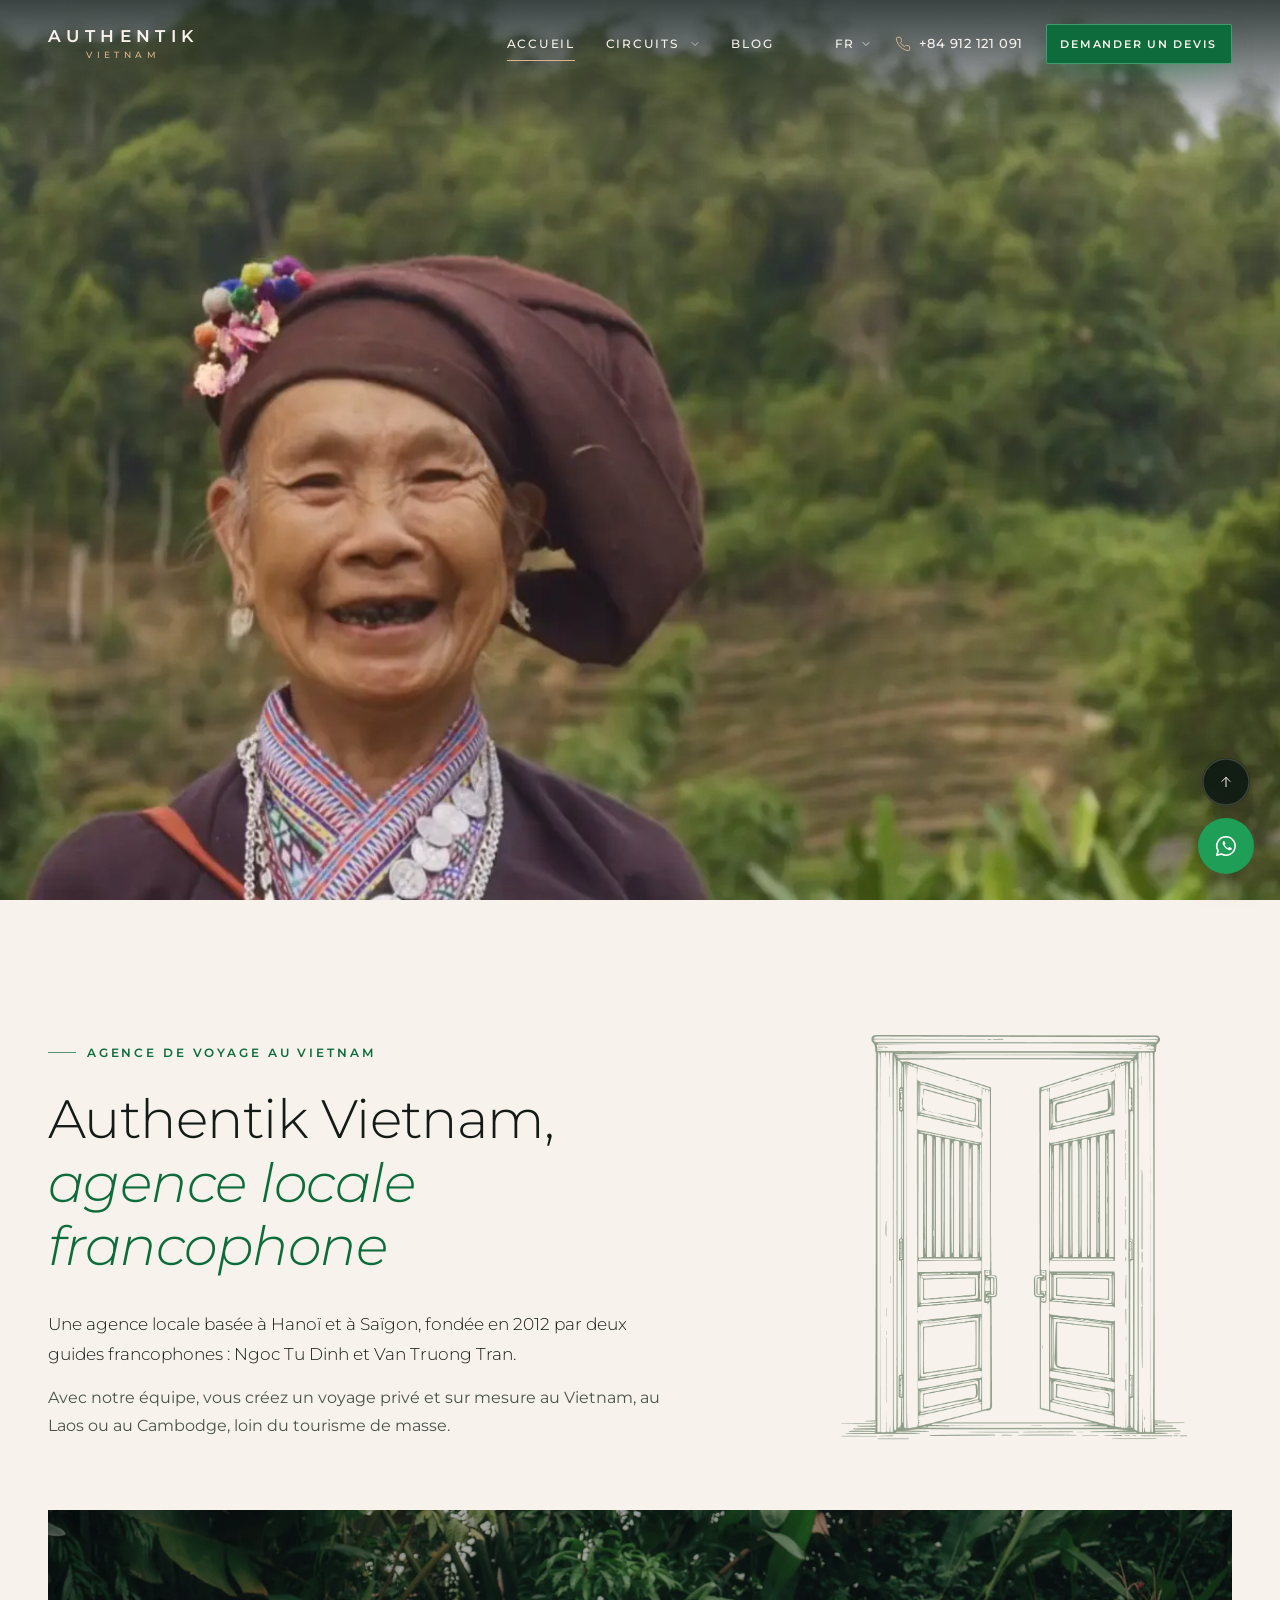
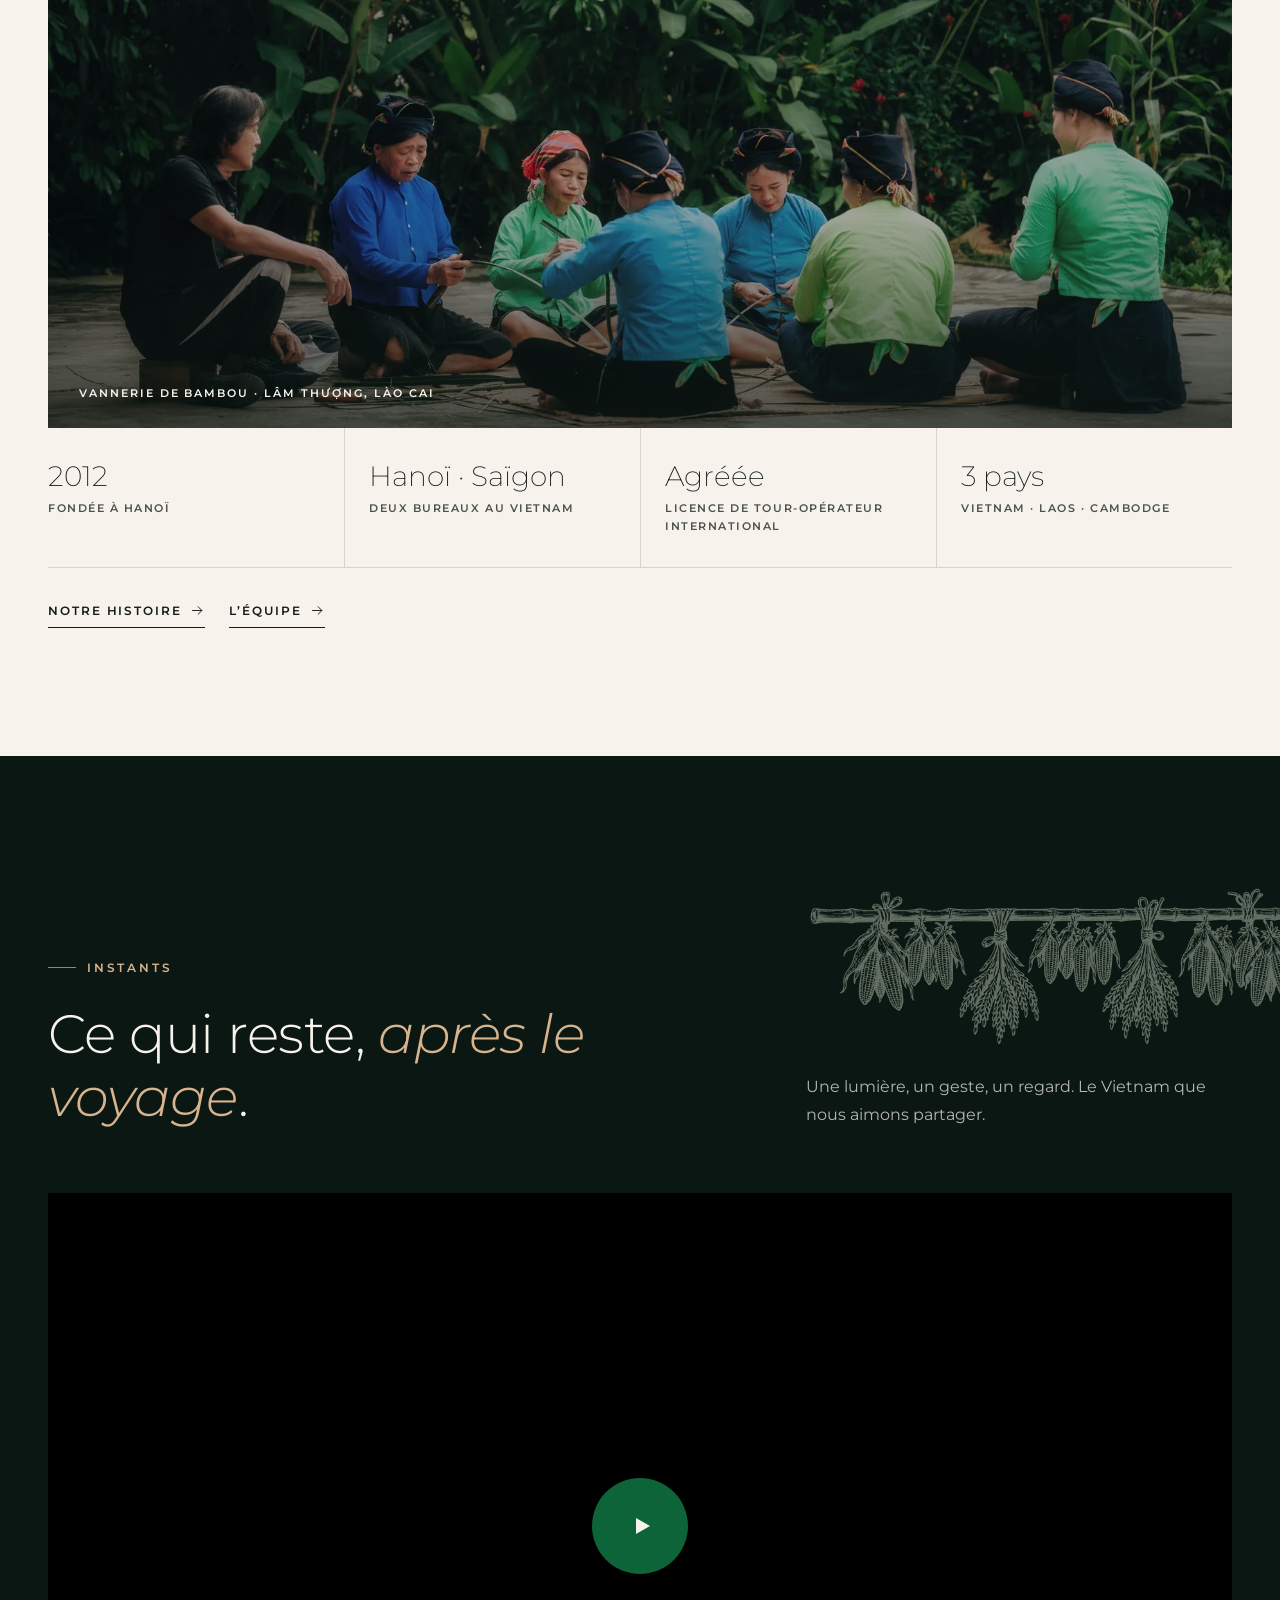
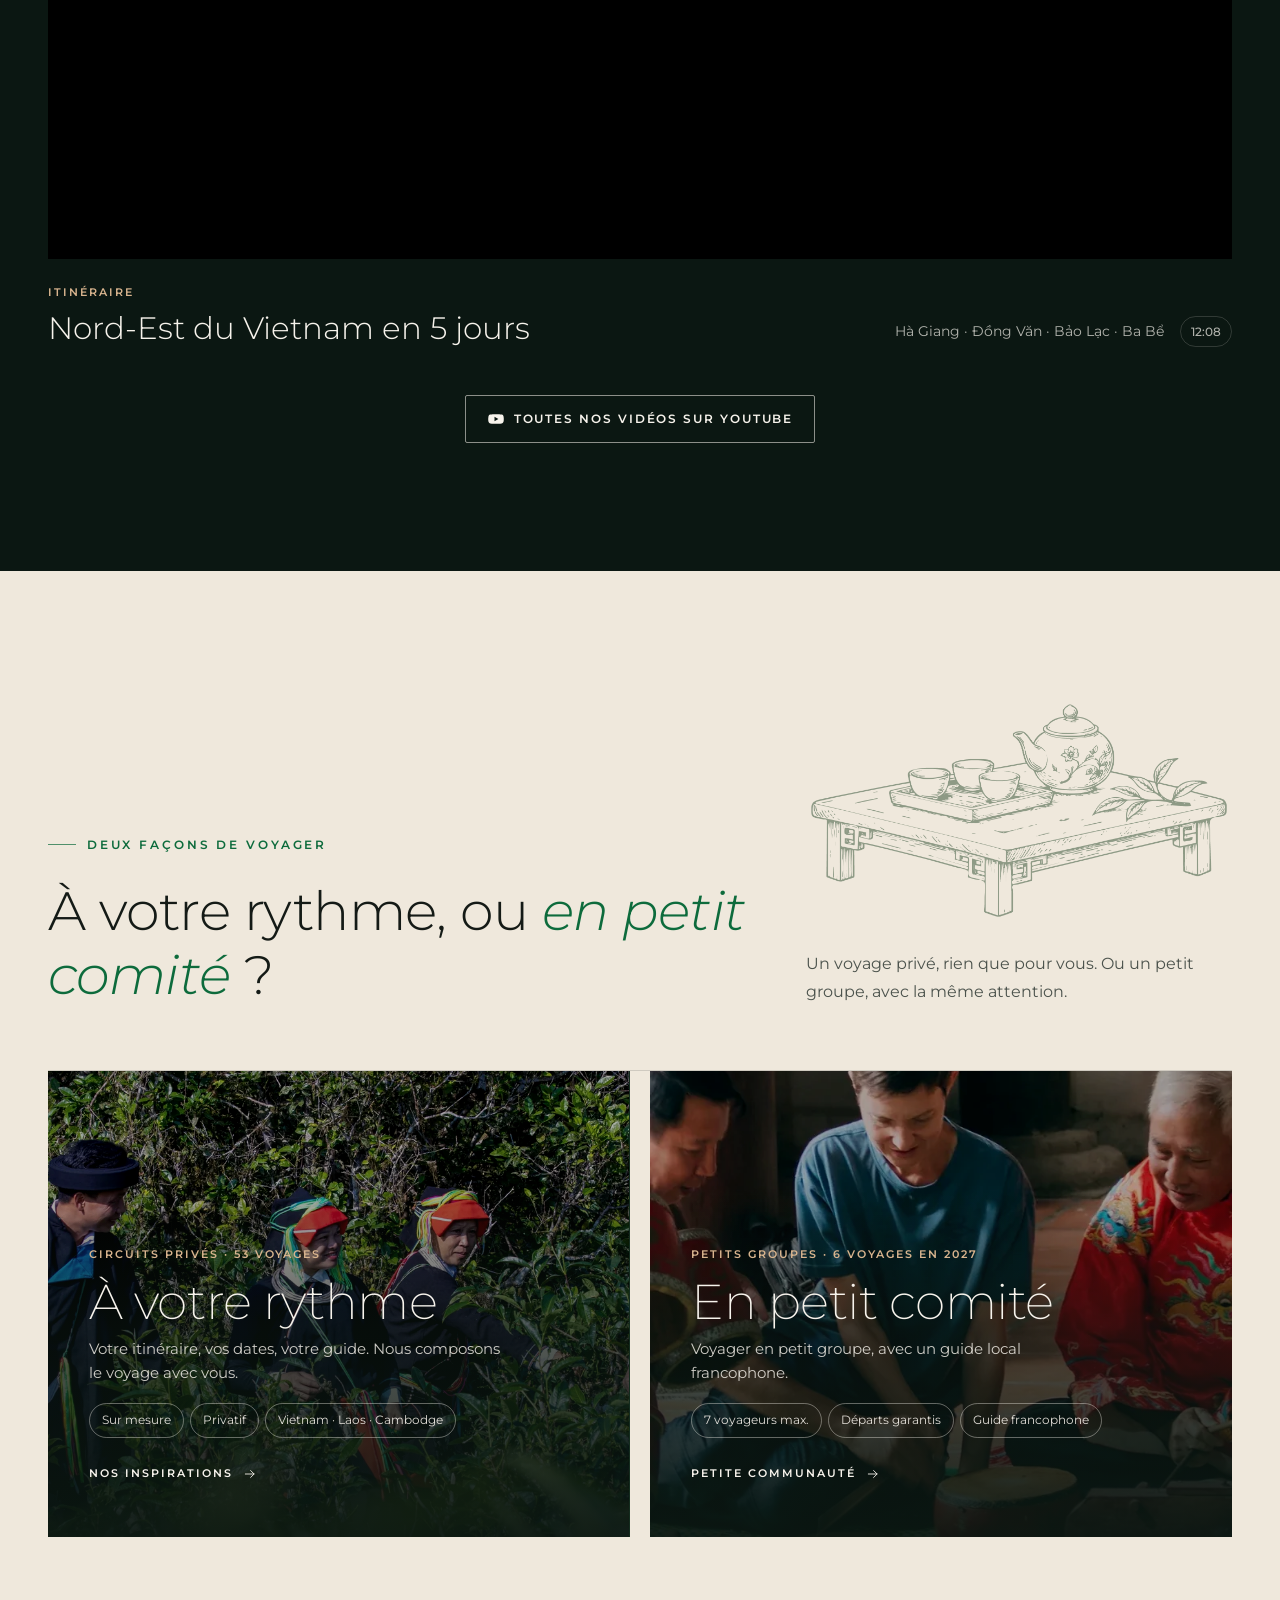
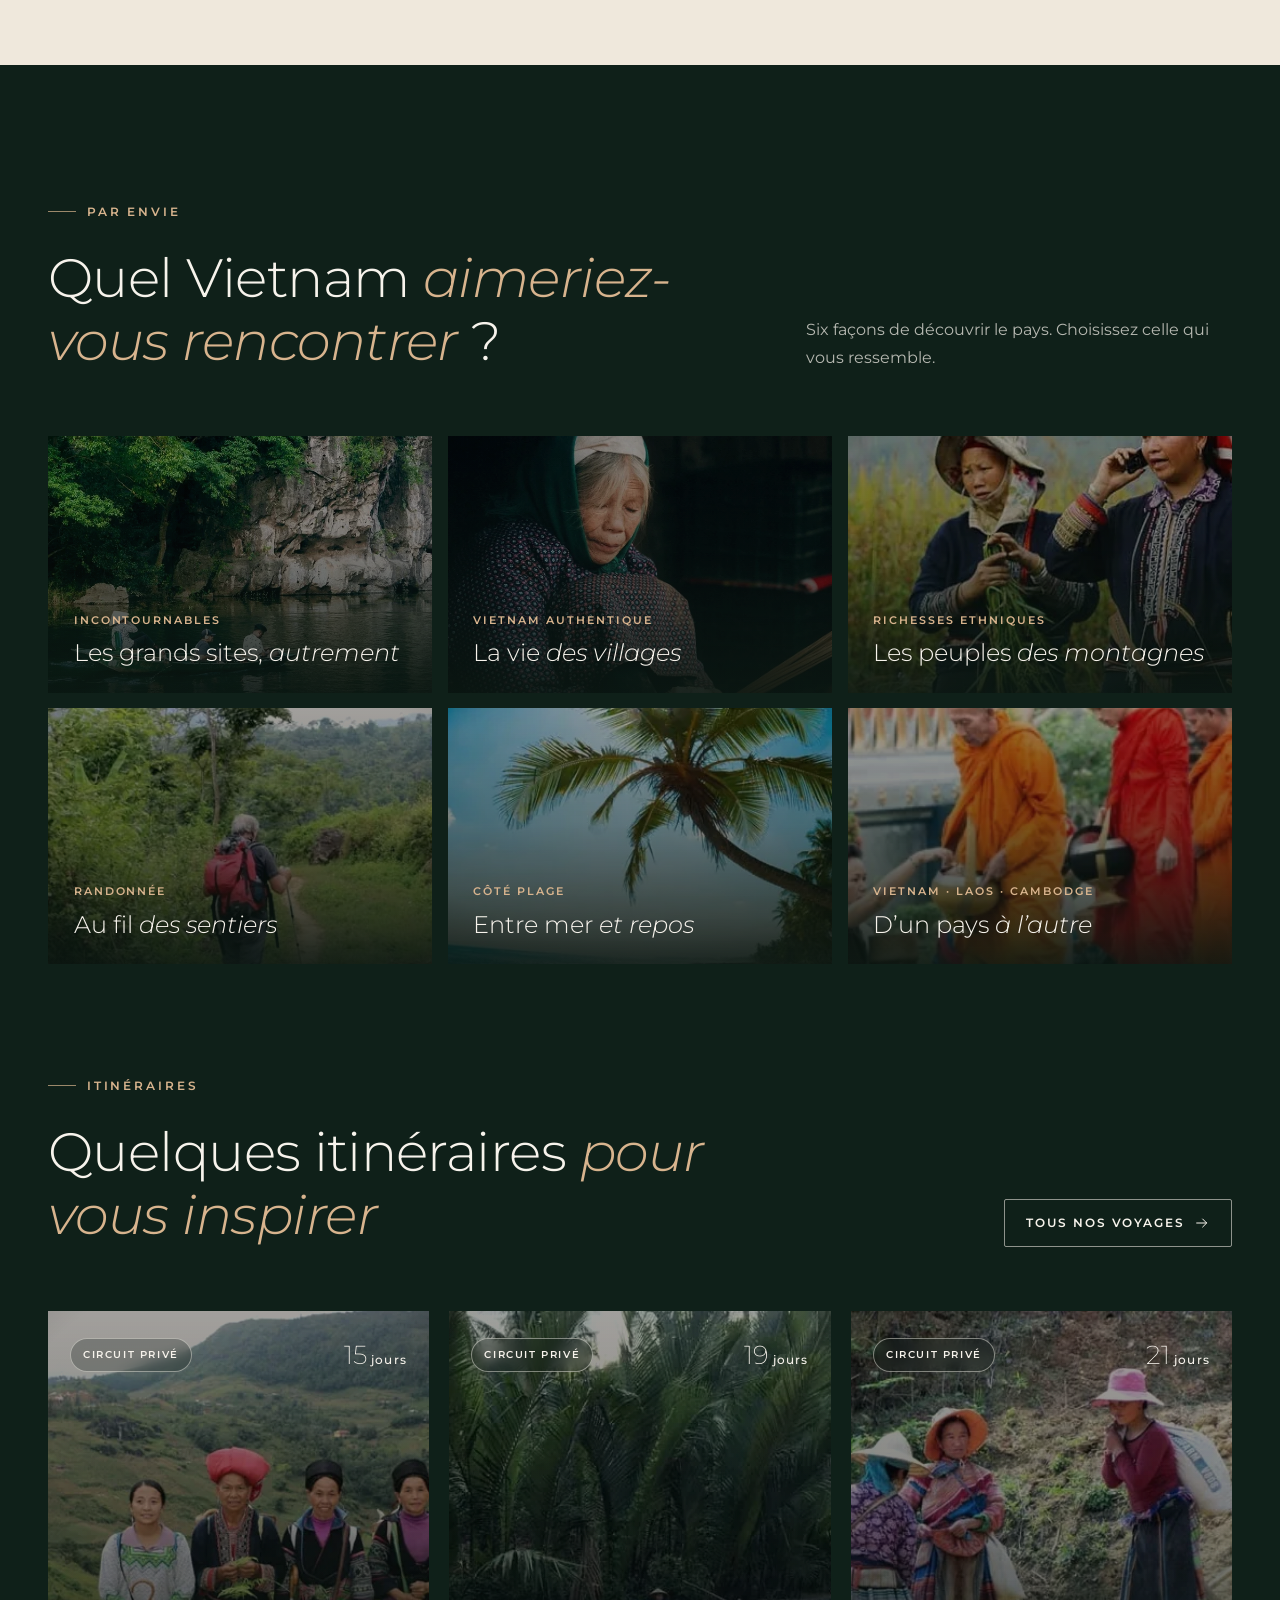
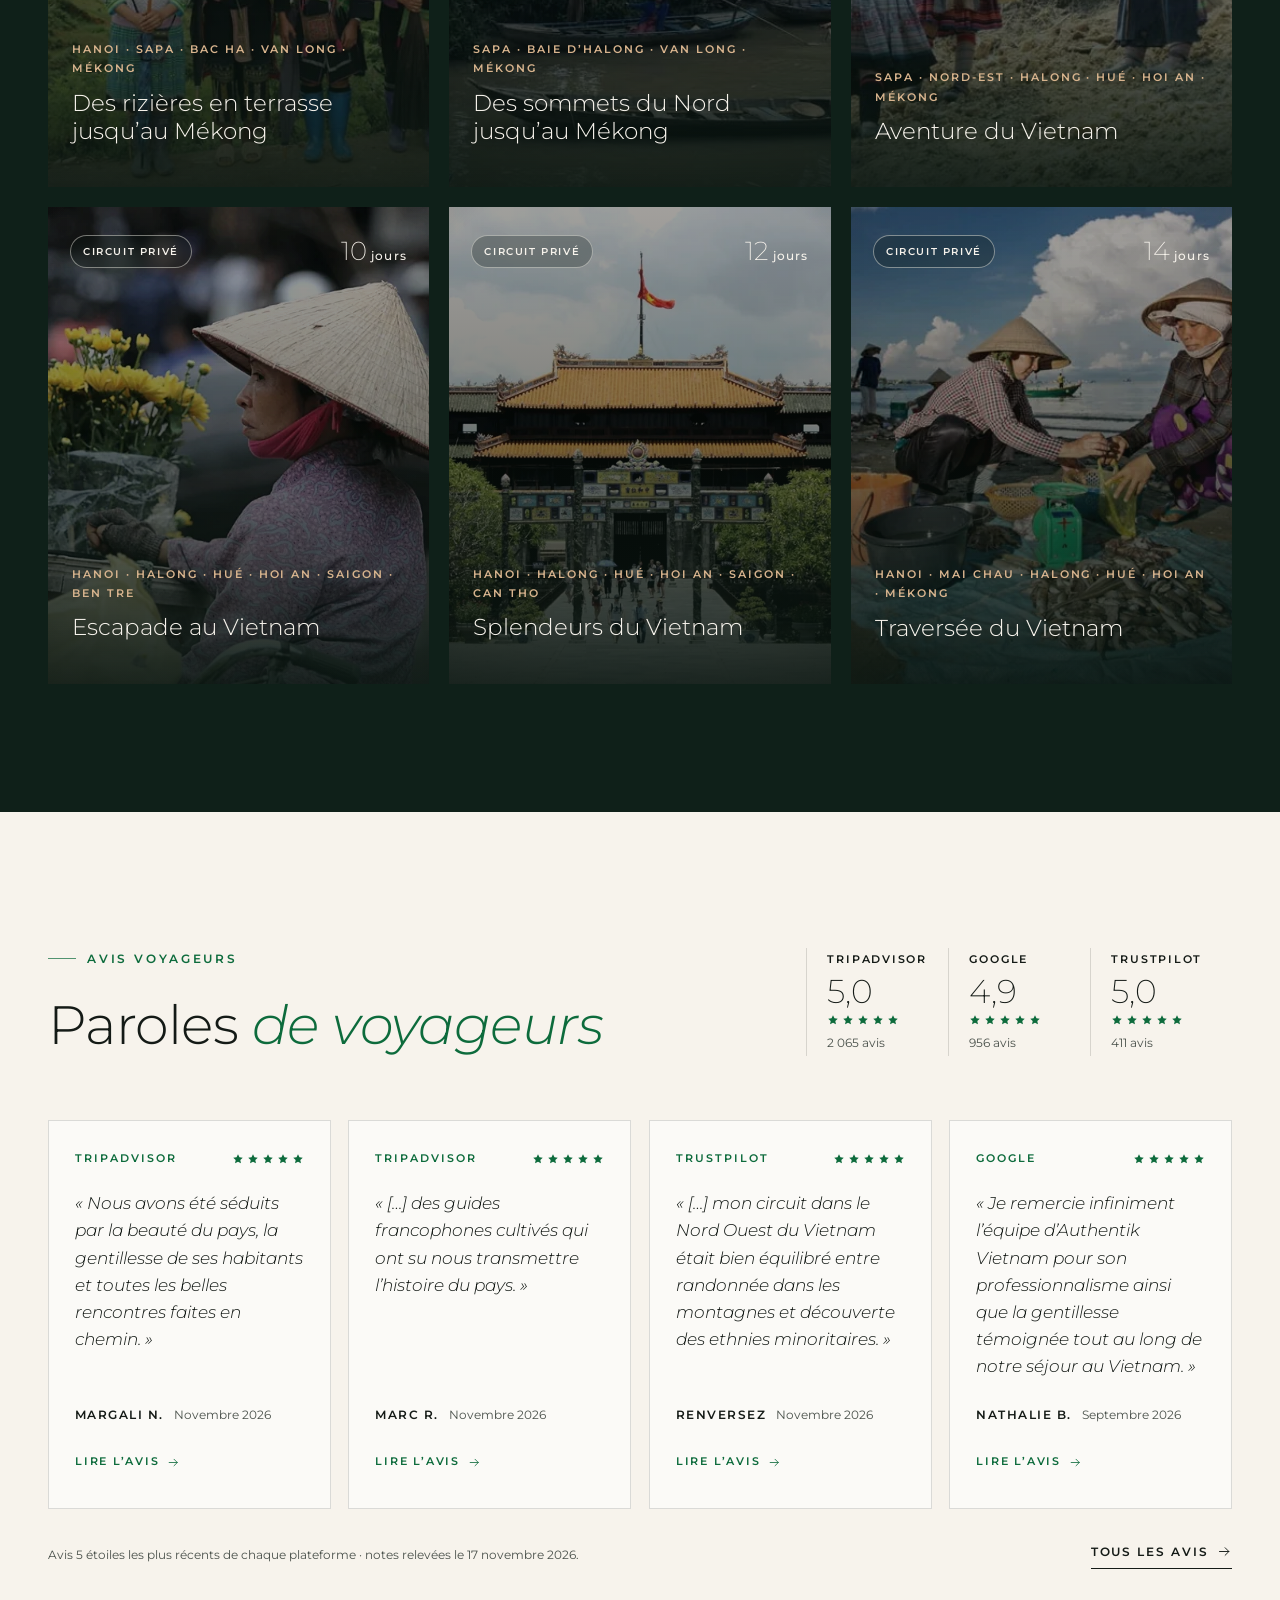
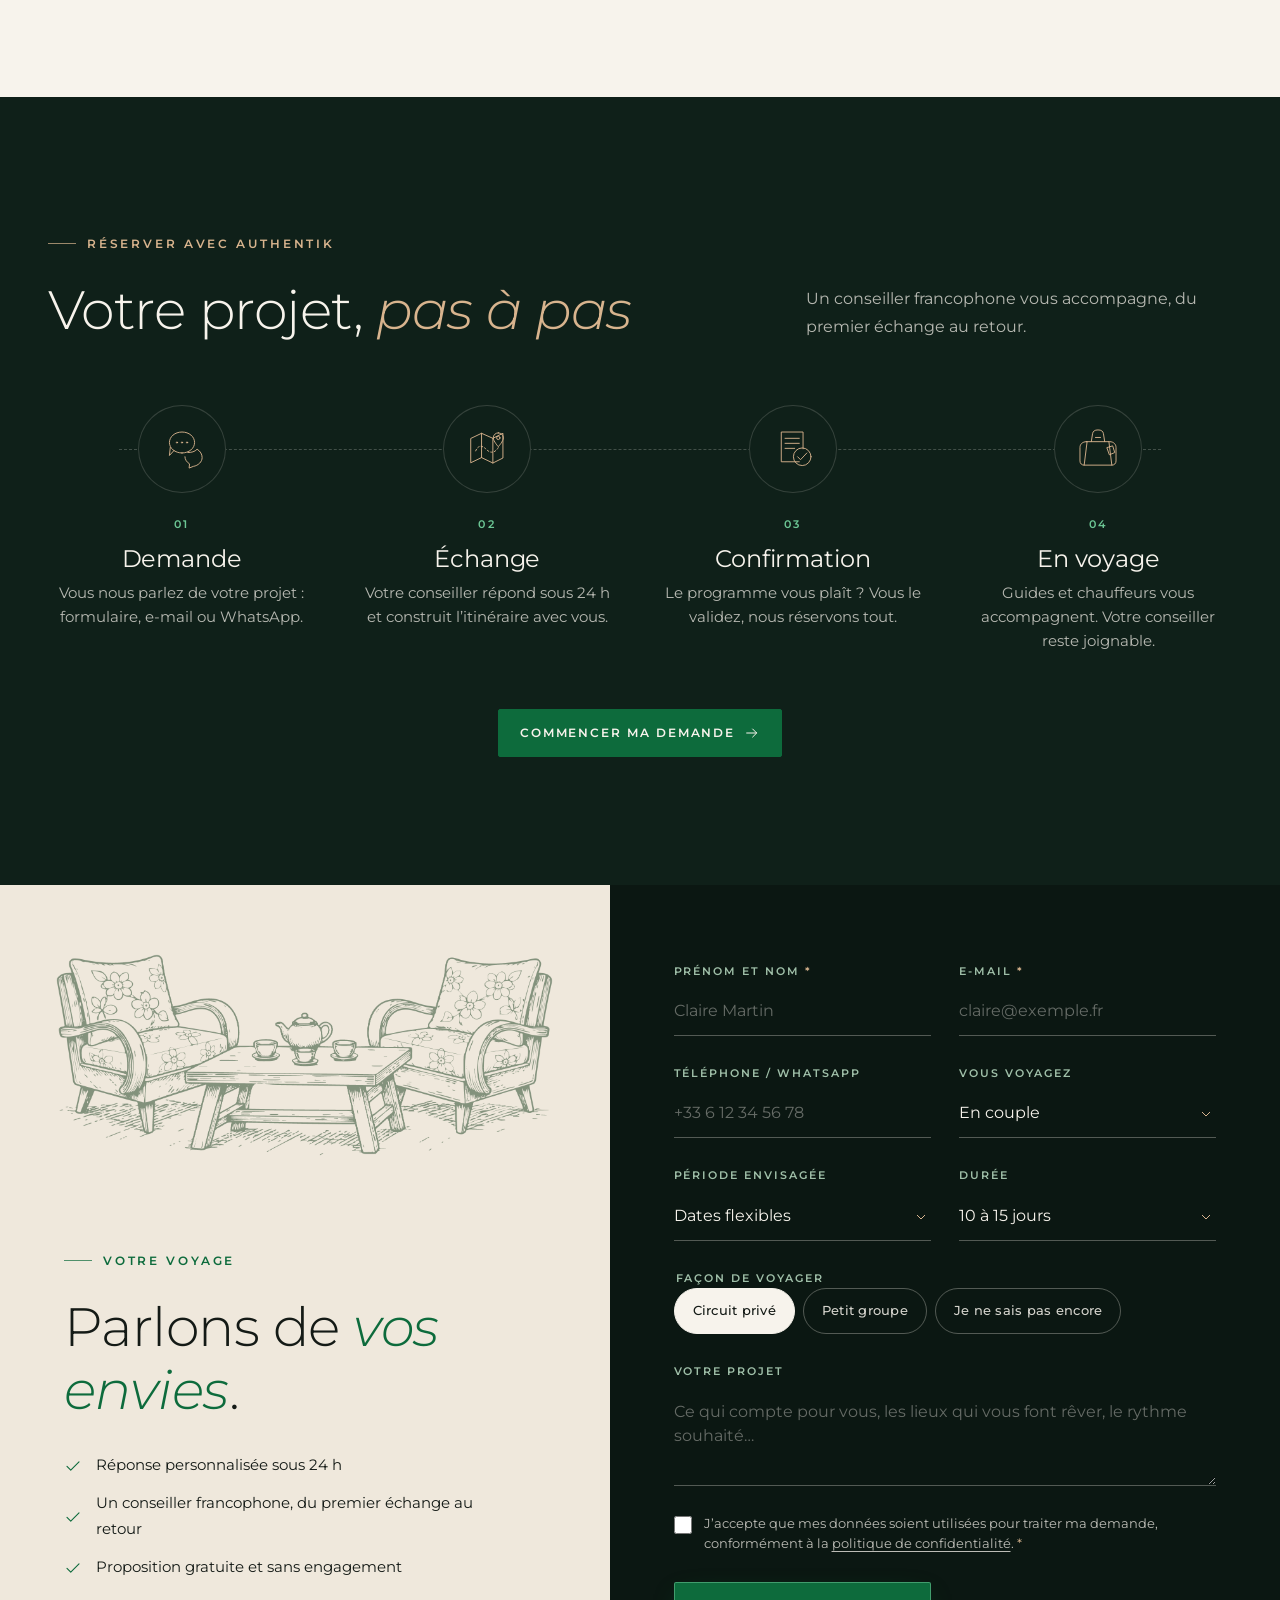
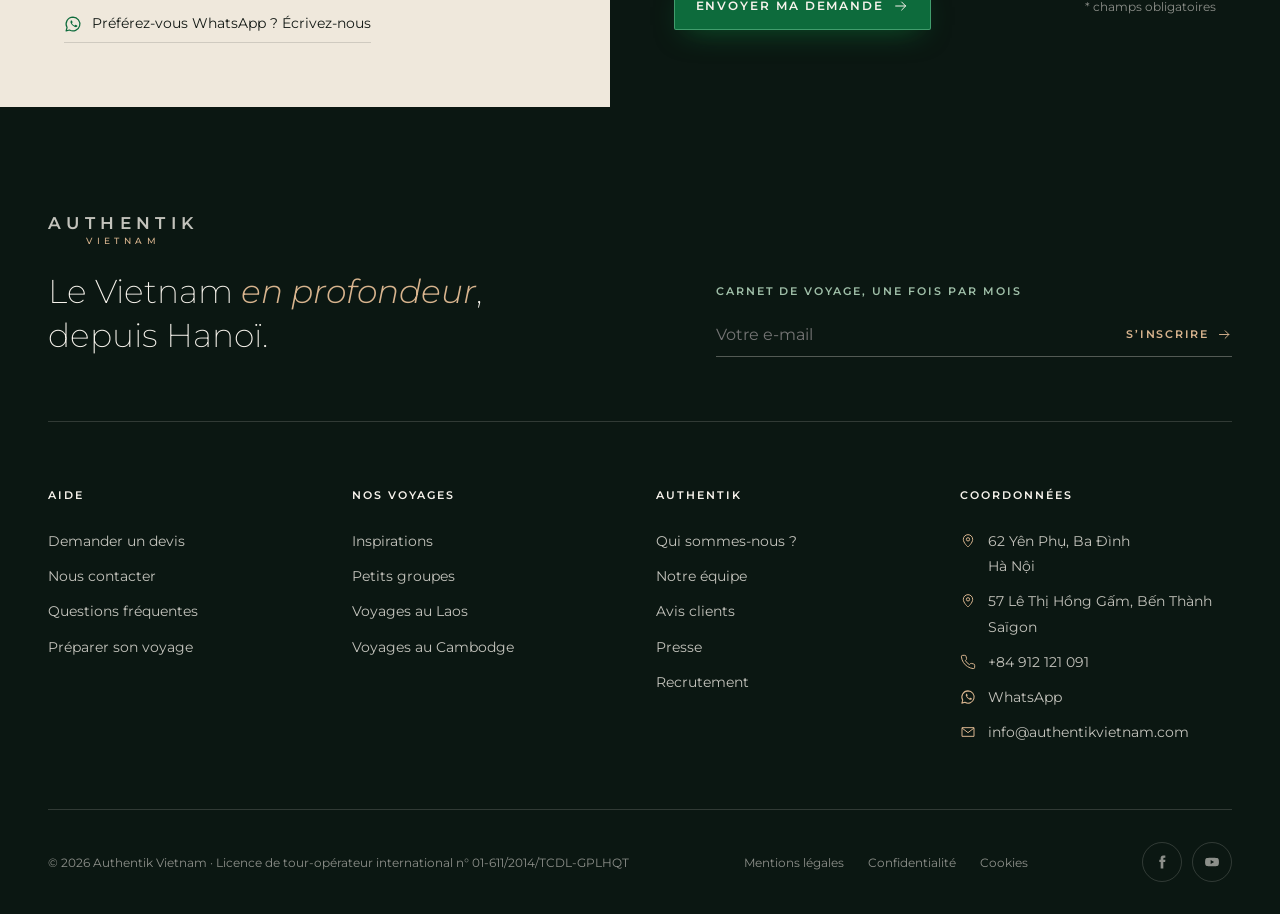
==== commit 772f69fa: "v1.9 – trang chủ mới + navbar" ====
--- a/index.html
+++ b/index.html
@@ -12,8 +12,8 @@
   <link rel="preconnect" href="https://fonts.googleapis.com">
   <link rel="preconnect" href="https://fonts.gstatic.com" crossorigin>
   <link href="https://fonts.googleapis.com/css2?family=Montserrat:ital,wght@0,200;0,300;0,400;0,500;0,600;0,700;1,200;1,300;1,400;1,500&display=swap" rel="stylesheet">
-  <link rel="stylesheet" href="assets/css/tokens.css?v=1.8">
-  <link rel="stylesheet" href="assets/css/main.css?v=1.8">
+  <link rel="stylesheet" href="assets/css/tokens.css?v=1.9">
+  <link rel="stylesheet" href="assets/css/main.css?v=1.9">
   <!-- @partial favicon : tự động chép từ _partials/favicon.html — KHÔNG sửa ở đây, sửa file đó rồi chạy sync_partials.py -->
   <link rel="icon" href="favicon.ico" sizes="32x32">
   <link rel="icon" href="assets/favicon/icon.svg" type="image/svg+xml">
@@ -29,6 +29,7 @@
   <symbol id="i-arrow-left" viewBox="0 0 24 24"><path d="M20 12H5m6 6-6-6 6-6" fill="none" stroke="currentColor" stroke-width="1.5" stroke-linecap="round" stroke-linejoin="round"/></symbol>
   <symbol id="i-up" viewBox="0 0 24 24"><path d="M12 19V5m-6 6 6-6 6 6" fill="none" stroke="currentColor" stroke-width="1.5" stroke-linecap="round" stroke-linejoin="round"/></symbol>
   <symbol id="i-chevron" viewBox="0 0 24 24"><path d="M6 9l6 6 6-6" fill="none" stroke="currentColor" stroke-width="1.5" stroke-linecap="round" stroke-linejoin="round"/></symbol>
+  <symbol id="i-pause" viewBox="0 0 24 24"><path d="M8 5v14M16 5v14" fill="none" stroke="currentColor" stroke-width="1.8" stroke-linecap="round"/></symbol>
   <symbol id="i-play" viewBox="0 0 24 24"><path d="M6 4l14 8-14 8z" fill="currentColor"/></symbol>
   <symbol id="i-star" viewBox="0 0 24 24"><path d="M12 2.5l2.9 6.1 6.6.8-4.9 4.6 1.3 6.6L12 17.3 6.1 20.6l1.3-6.6L2.5 9.4l6.6-.8z" fill="currentColor"/></symbol>
   <symbol id="i-phone" viewBox="0 0 24 24"><path d="M22 16.9v3a2 2 0 0 1-2.2 2 19.8 19.8 0 0 1-8.6-3.1 19.5 19.5 0 0 1-6-6A19.8 19.8 0 0 1 2.1 4.2 2 2 0 0 1 4.1 2h3a2 2 0 0 1 2 1.7c.1 1 .4 1.9.7 2.8a2 2 0 0 1-.5 2.1L8.1 9.9a16 16 0 0 0 6 6l1.3-1.3a2 2 0 0 1 2.1-.4c.9.3 1.8.6 2.8.7a2 2 0 0 1 1.7 2z" fill="none" stroke="currentColor" stroke-width="1.5" stroke-linejoin="round"/></symbol>
@@ -47,8 +48,14 @@
 <!-- NAVBAR — trái: Accueil · Circuits · Blog — giữa: logo — phải: langue · téléphone · Demander un devis -->
 <header class="nav" id="nav">
   <div class="container nav__inner">
-    <nav class="nav__group nav__group--left" aria-label="Navigation principale">
-      <button class="nav__burger" id="burger" aria-expanded="false" aria-controls="mnav" aria-label="Ouvrir le menu"><span></span><span></span><span></span></button>
+    <!-- v1.9 : logo à gauche · menu au centre · langue, téléphone, devis à droite -->
+    <a class="brand" href="#top" aria-label="Authentik Vietnam — accueil" id="brand">
+      <!-- Production: thay bằng logo_authentik_white.png / .svg (bản trắng). Bản màu được đổi sang trắng bằng CSS filter. -->
+      <img class="brand__logo" src="https://authentikvietnam.com/themes/web/img/authentiktravel.png" alt="Authentik Vietnam" width="436" height="140">
+      <span class="brand__fallback">AUTHENTIK<small>VIETNAM</small></span>
+    </a>
+
+    <nav class="nav__group nav__group--left nav__group--menu" aria-label="Navigation principale">
       <a class="nav__link" href="#top" data-nav="home" aria-current="page">Accueil</a>
       <!-- « Circuits » : chữ = link tới trang Circuits chung · mũi tên = mở menu con (bàn phím, máy tính bảng)
            · hover máy tính : mở sau 0,12 s, giữ 0,4 s khi rời chuột, vùng đệm lấp khoảng hở dưới chữ (main.js + .dd__panel::before) -->
@@ -77,12 +84,6 @@
       <a class="nav__link" href="blog-de-voyage-au-vietnam/index.html" data-nav="blog">Blog</a>
     </nav>
 
-    <a class="brand" href="#top" aria-label="Authentik Vietnam — accueil" id="brand">
-      <!-- Production: thay bằng logo_authentik_white.png / .svg (bản trắng). Bản màu được đổi sang trắng bằng CSS filter. -->
-      <img class="brand__logo" src="https://authentikvietnam.com/themes/web/img/authentiktravel.png" alt="Authentik Vietnam" width="436" height="140">
-      <span class="brand__fallback">AUTHENTIK<small>VIETNAM</small></span>
-    </a>
-
     <div class="nav__group nav__group--right">
       <div class="dd" data-dd>
         <button class="nav__link" aria-expanded="false" aria-controls="dd-lang" aria-label="Choisir la langue">FR <svg><use href="#i-chevron"/></svg></button>
@@ -95,6 +96,7 @@
       <a class="nav__phone" href="tel:+84912121091"><svg><use href="#i-phone"/></svg><span>+84 912 121 091</span></a>
       <a class="btn btn--primary btn--sm" href="#devis">Demander un devis</a>
       <a class="nav__icon-btn" href="tel:+84912121091" aria-label="Appeler"><svg><use href="#i-phone"/></svg></a>
+      <button class="nav__burger" id="burger" aria-expanded="false" aria-controls="mnav" aria-label="Ouvrir le menu"><span></span><span></span><span></span></button>
     </div>
   </div>
 </header>
@@ -128,66 +130,55 @@
 <main id="main">
 
 <!-- =====================================================================
-     2. HERO — clip vidéo plein écran (poster + effet Ken Burns si pas de vidéo)
-     ===================================================================== -->
-<section class="hero" id="top">
-  <div class="hero__media cine">
-    <img src="https://authentikvietnam.com/themes/web/img/silde/slide-2.webp" alt="" fetchpriority="high">
-    <!-- Đặt clip 15–25 s (1920×1080, H.264, không tiếng, ≤ 6 Mo) tại assets/video/hero.mp4 -->
-    <video id="heroVideo" muted loop playsinline preload="metadata" aria-hidden="true">
-      <source src="assets/video/hero.webm" type="video/webm">
-      <source src="assets/video/hero.mp4" type="video/mp4">
-    </video>
-  </div>
+     1. HERO (v1.9) — vidéo claire, sans texte par défaut.
+        Ordinateur (souris) : survol / focus → voile sombre + titre + boutons. Tactile : vidéo en haut, texte dessous.
+        Clip 17,6 s tiré de anh-goc/lao-lu-final-2.mp4 (Lự, Lai Châu) : sans son, bande des sous-titres coupée.
+        hero.mp4 1920×848 (4,1 Mo) · hero-mobile.mp4 720×900 (1,7 Mo) — main.js choisit le fichier selon l’écran.
+     ===================================================================== -->
+<section class="hero hero--video" id="top">
+  <div class="hero__media">
+    <picture>
+      <source media="(max-width: 760px)" srcset="assets/img/banner-mobile/lai-chau-nguoi-lu.webp" width="720" height="900">
+      <img src="assets/img/banner/lai-chau-nguoi-lu.webp" alt="" width="1920" height="848" fetchpriority="high">
+    </picture>
+    <video id="heroVideo" muted loop playsinline preload="none" aria-hidden="true" data-src="assets/video/hero.mp4" data-src-mobile="assets/video/hero-mobile.mp4"></video>
+  </div>
+  <div class="hero__shade" aria-hidden="true"></div>
   <div class="hero__grain" aria-hidden="true"></div>
 
   <div class="container hero__content">
     <div class="hero__text">
-      <p class="eyebrow on-dark reveal">Voyages privés · Vietnam, Laos &amp; Cambodge</p>
-      <h1 class="h-display hero__title reveal" data-delay="1">Le Vietnam,<br><em>en profondeur.</em></h1>
-      <p class="lead hero__lead reveal" data-delay="2">Des voyages sur mesure, dans le confort et au rythme des rencontres.</p>
-      <div class="hero__ctas reveal" data-delay="3">
+      <p class="eyebrow on-dark">Voyages privés · Vietnam, Laos &amp; Cambodge</p>
+      <h1 class="h-display hero__title">Le Vietnam,<br><em>en profondeur.</em></h1>
+      <p class="lead hero__lead">Des voyages sur mesure, dans le confort et au rythme des rencontres.</p>
+      <div class="hero__ctas">
         <a class="btn btn--primary" href="#devis">Créer mon voyage <svg><use href="#i-arrow"/></svg></a>
         <a class="btn btn--ghost" href="#circuits">Nos inspirations</a>
       </div>
     </div>
-
-    <div class="hero__bar reveal" data-delay="3">
-      <button class="play" type="button" data-film="cJ5zqTRs7PE">
-        <span class="play__ring"><svg><use href="#i-play"/></svg></span>
-        Regarder le film
-      </button>
-      <div class="hero__trust" aria-label="Notes des voyageurs">
-        <span><svg><use href="#i-star"/></svg>Tripadvisor <b>5,0</b></span>
-        <span><svg><use href="#i-star"/></svg>Google <b>4,9</b></span>
-        <span><svg><use href="#i-star"/></svg>Trustpilot <b>4,9</b></span>
-      </div>
-      <a class="scroll-cue" href="#intro"><i></i>Découvrir</a>
-    </div>
-  </div>
-</section>
-
-<!-- =====================================================================
-     3. CÔNG TY (v1.8) — tên doanh nghiệp + từ khóa (agence de voyage au Vietnam · agence francophone ·
-        agence locale basée à Hanoï et à Saïgon) · ảnh tập thể thật · 4 con số thật · 5 lý do
-        Nguồn: authentikvietnam.com (khối homeabout + boxwhyus trang chủ, trang « Qui sommes-nous », 14/11/2026)
-     ===================================================================== -->
-<section class="section section--paper about" id="intro">
+  </div>
+  <button class="hero__pause" type="button" id="heroPause" aria-label="Mettre la vidéo en pause" hidden><svg class="i-pause"><use href="#i-pause"/></svg><svg class="i-play"><use href="#i-play"/></svg></button>
+</section>
+
+<!-- =====================================================================
+     2. AGENCE (v1.9) — nền sáng ivory · linework : porte double ouverte (design-assets/authentik-linework-20261117)
+        Ảnh : vannerie de bambou à Lâm Thượng, Lào Cai (AIZ05952). « Pourquoi partir avec nous ? » → trang Qui sommes-nous.
+     ===================================================================== -->
+<section class="section section--paper about lw-sec" id="intro">
   <div class="container">
-    <div class="section-head section-head--split about__head">
+    <div class="about__head--lw">
       <div>
         <p class="eyebrow reveal">Agence de voyage au Vietnam</p>
         <h2 class="h2 reveal" data-delay="1" style="margin-top:1.5rem">Authentik Vietnam, <em>agence locale francophone</em></h2>
-      </div>
-      <div class="about__lead reveal" data-delay="2">
-        <p class="lead">Une agence locale basée à Hanoï et à Saïgon, fondée en 2012 par deux guides francophones&nbsp;: Ngoc Tu Dinh et Van Truong Tran.</p>
-        <p class="muted">Avec notre équipe, vous créez un voyage privé et sur mesure au Vietnam, au Laos ou au Cambodge, loin du tourisme de masse.</p>
-      </div>
+        <p class="lead reveal" data-delay="2">Une agence locale basée à Hanoï et à Saïgon, fondée en 2012 par deux guides francophones&nbsp;: Ngoc Tu Dinh et Van Truong Tran.</p>
+        <p class="muted reveal" data-delay="2">Avec notre équipe, vous créez un voyage privé et sur mesure au Vietnam, au Laos ou au Cambodge, loin du tourisme de masse.</p>
+      </div>
+      <figure class="lw lw--door" aria-hidden="true"><img src="assets/img/linework/dark/porte-double-ouverte.webp" alt="" width="1054" height="1225" loading="lazy" decoding="async"></figure>
     </div>
 
     <figure class="about__team cine cine--soft reveal">
-      <img class="img-cover" src="assets/img/galerie/doi-ngu-authentik-tat-nien-2025.webp" alt="L’équipe d’Authentik Vietnam réunie sur scène pour la fête de fin d’année, en janvier 2026" width="1600" height="1067" loading="lazy" decoding="async" style="--focus: 50% 66%">
-      <figcaption>Notre équipe · fête de fin d’année, janvier 2026</figcaption>
+      <img class="img-cover" src="assets/img/galerie/lam-thuong-dan-ro-tre.webp" alt="Des habitants de Lâm Thượng, assis en cercle, tressent des paniers en bambou" width="1600" height="1067" loading="lazy" decoding="async" style="--focus: 50% 72%">
+      <figcaption>Vannerie de bambou · Lâm Thượng, Lào Cai</figcaption>
     </figure>
 
     <ul class="about__facts">
@@ -196,100 +187,28 @@
       <li class="reveal" data-delay="2"><b>Agréée</b><span>Licence de tour-opérateur international</span></li>
       <li class="reveal" data-delay="3"><b>3 pays</b><span>Vietnam · Laos · Cambodge</span></li>
     </ul>
-
-    <div class="why">
-      <h3 class="why__title reveal">Pourquoi partir <em>avec nous&nbsp;?</em></h3>
-      <ol class="pillars pillars--five">
-        <li class="pillar reveal"><span class="pillar__num">01</span><h4 class="h3">Des experts locaux passionnés</h4><p>Conseillers et guides francophones, qui connaissent le terrain.</p></li>
-        <li class="pillar reveal" data-delay="1"><span class="pillar__num">02</span><h4 class="h3">Des voyages 100&nbsp;% personnalisés</h4><p>Votre itinéraire, à votre rythme, selon vos envies.</p></li>
-        <li class="pillar reveal" data-delay="2"><span class="pillar__num">03</span><h4 class="h3">Un tour-opérateur local fiable</h4><p>Agence agréée par l’Administration vietnamienne du tourisme.</p></li>
-        <li class="pillar reveal" data-delay="3"><span class="pillar__num">04</span><h4 class="h3">Des tarifs justes et transparents</h4><p>Sans intermédiaire, directement avec l’agence locale.</p></li>
-        <li class="pillar reveal"><span class="pillar__num">05</span><h4 class="h3">L’authenticité à chaque étape</h4><p>Loin du tourisme de masse, au plus près des habitants.</p></li>
-      </ol>
-      <div class="intro__sign reveal">
-        <a class="link-arrow" href="https://authentikvietnam.com/agence-voyage-locale-authentik-vietnam">Notre histoire <svg><use href="#i-arrow"/></svg></a>
-        <a class="link-arrow" href="https://authentikvietnam.com/notre-equipe">L’équipe <svg><use href="#i-arrow"/></svg></a>
-      </div>
-    </div>
-  </div>
-</section>
-
-<!-- =====================================================================
-     4. MEDIA « INSTANTS » (v1.8) — mosaïque 9 ảnh thật (anh-goc/media-gallery + 1 ảnh cũ khối giới thiệu),
-        mặc định sáng, không lớp phủ, không chữ ; hover (chuột) / chạm (điện thoại) → lớp tối + nơi + tên ảnh
-     ===================================================================== -->
-<section class="section section--dark" id="instants">
+    <div class="intro__sign about__links reveal">
+      <a class="link-arrow" href="https://authentikvietnam.com/agence-voyage-locale-authentik-vietnam">Notre histoire <svg><use href="#i-arrow"/></svg></a>
+      <a class="link-arrow" href="https://authentikvietnam.com/notre-equipe">L’équipe <svg><use href="#i-arrow"/></svg></a>
+    </div>
+  </div>
+</section>
+
+<!-- =====================================================================
+     3. MÉDIA (v1.9) — nền tối · 1 vidéo à la une (YouTube nocookie, chargée au clic) + lien vers la chaîne
+        Linework : perche de maïs et de riz gluant. (Mosaïque « Instants » et 4 petites vidéos v1.8 retirées.)
+     ===================================================================== -->
+<section class="section section--dark films films--solo lw-sec" id="films" aria-labelledby="films-title">
   <div class="container">
     <div class="section-head section-head--split">
       <div>
         <p class="eyebrow reveal">Instants</p>
-        <h2 class="h2 reveal" data-delay="1" style="margin-top:1.5rem">Ce qui reste, <em>après le voyage</em>.</h2>
-      </div>
-      <p class="muted reveal" data-delay="2">Une lumière, un geste, un regard. Le Vietnam que nous aimons partager.</p>
-    </div>
-
-    <div class="media-grid media-grid--nine swipe">
-      <figure class="tile tile--a tile--lux reveal" tabindex="0" data-reveal>
-        <img class="img-cover" src="assets/img/mosaic/cho-can-cau-ban-ot.webp" alt="Trois femmes hmong autour d’un chapelet de piments, au marché de Cán Cấu" width="1400" height="933" loading="lazy" decoding="async" style="--focus: 50% 40%">
-        <figcaption class="tile__cap"><span><span class="h4">Lào Cai</span><strong>Au marché de Cán Cấu</strong></span></figcaption>
-      </figure>
-      <figure class="tile tile--b tile--lux reveal" data-delay="1" tabindex="0" data-reveal>
-        <img class="img-cover" src="assets/img/mosaic/ha-long-thuyen-nan.webp" alt="Voyageurs en barque au pied des pitons calcaires, dans la baie" width="1400" height="1048" loading="lazy" decoding="async" style="--focus: 50% 72%">
-        <figcaption class="tile__cap"><span><span class="h4">Baie d’Hạ Long</span><strong>En barque, entre les pitons</strong></span></figcaption>
-      </figure>
-      <figure class="tile tile--c tile--lux reveal" data-delay="2" tabindex="0" data-reveal>
-        <img class="img-cover" src="assets/img/mosaic/hoi-an-hoa-giay.webp" alt="Une maison jaune couverte de bougainvilliers, à Hội An" width="1400" height="1050" loading="lazy" decoding="async" style="--focus: 50% 62%">
-        <figcaption class="tile__cap"><span><span class="h4">Hội An</span><strong>Sous les bougainvilliers</strong></span></figcaption>
-      </figure>
-      <figure class="tile tile--d tile--lux reveal" tabindex="0" data-reveal>
-        <img class="img-cover" src="assets/img/mosaic/phu-nu-truoc-cua-nha.webp" alt="Une femme debout sur le seuil de sa maison en terre" width="1400" height="560" loading="lazy" decoding="async" style="--focus: 49% 45%">
-        <figcaption class="tile__cap"><span><span class="h4">Nord du Vietnam</span><strong>Sur le seuil de la maison</strong></span></figcaption>
-      </figure>
-      <figure class="tile tile--e tile--lux reveal" data-delay="1" tabindex="0" data-reveal>
-        <img class="img-cover" src="assets/img/mosaic/hoi-an-den-hoa-dang.webp" alt="Une vendeuse de lanternes flottantes, le soir à Hội An" width="1400" height="1050" loading="lazy" decoding="async" style="--focus: 35% 60%">
-        <figcaption class="tile__cap"><span><span class="h4">Hội An</span><strong>Lanternes du soir</strong></span></figcaption>
-      </figure>
-      <figure class="tile tile--f tile--lux reveal" data-delay="2" tabindex="0" data-reveal>
-        <img class="img-cover" src="assets/img/mosaic/hoang-hon-ben-ho.webp" alt="Une femme en tenue traditionnelle au bord d’un lac, au coucher du soleil" width="1400" height="933" loading="lazy" decoding="async" style="--focus: 32% 45%">
-        <figcaption class="tile__cap"><span><span class="h4">Nord du Vietnam</span><strong>Fin de journée au bord du lac</strong></span></figcaption>
-      </figure>
-      <figure class="tile tile--g tile--lux reveal" tabindex="0" data-reveal>
-        <img class="img-cover" src="assets/img/mosaic/van-long-hoang-hon.webp" alt="Buffles et cycliste au coucher du soleil, à Vân Long" width="1400" height="936" loading="lazy" decoding="async" style="--focus: 50% 62%">
-        <figcaption class="tile__cap"><span><span class="h4">Ninh Bình</span><strong>Vân Long, le soir</strong></span></figcaption>
-      </figure>
-      <figure class="tile tile--h tile--lux reveal" data-delay="1" tabindex="0" data-reveal>
-        <img class="img-cover" src="assets/img/mosaic/ba-chau-vac-cui.webp" alt="Une grand-mère porte un enfant et du bois, dans le Nord du Vietnam" width="1400" height="933" loading="lazy" decoding="async" style="--focus: 45% 38%">
-        <figcaption class="tile__cap"><span><span class="h4">Nord du Vietnam</span><strong>Le bois pour la maison</strong></span></figcaption>
-      </figure>
-      <figure class="tile tile--i tile--lux reveal" data-delay="2" tabindex="0" data-reveal>
-        <img class="img-cover" src="assets/img/mosaic/hue-hoang-thanh.webp" alt="Le pont vers le palais, dans la Cité impériale de Huế" width="1400" height="1050" loading="lazy" decoding="async" style="--focus: 50% 55%">
-        <figcaption class="tile__cap"><span><span class="h4">Huế</span><strong>La Cité impériale</strong></span></figcaption>
-      </figure>
-    </div>
-
-    <div class="media__foot">
-      <p class="muted" style="font-size:.85rem">Suivez-nous au fil des saisons</p>
-      <div class="social">
-        <a href="https://www.facebook.com/authentikvietnamtravel" target="_blank" rel="noopener" aria-label="Facebook"><svg><use href="#i-fb"/></svg></a>
-        <a href="https://www.youtube.com/@authentikvietnam" target="_blank" rel="noopener" aria-label="YouTube"><svg><use href="#i-yt"/></svg></a>
-      </div>
-    </div>
-  </div>
-</section>
-
-<!-- =====================================================================
-     5. FILMS (v1.8) — 1 vidéo à la une, lecture sur place (YouTube nocookie, chargée au clic seulement)
-        + 4 vidéos : un clic les lit dans le grand cadre (échange de place) + lien vers la chaîne YouTube
-        Vidéos réelles de youtube.com/@authentikvietnam (relevé 14/11/2026). Miniatures = i.ytimg.com (WebP).
-     ===================================================================== -->
-<section class="section section--paper films" id="films" aria-labelledby="films-title">
-  <div class="container">
-    <div class="section-head section-head--split">
-      <div>
-        <p class="eyebrow reveal">Films</p>
-        <h2 class="h2 reveal" data-delay="1" id="films-title" style="margin-top:1.5rem">Le Vietnam, <em>en mouvement</em>.</h2>
-      </div>
-      <p class="muted reveal" data-delay="2">Nos guides, nos voyageurs, nos rencontres&nbsp;: à regarder ici ou sur notre chaîne YouTube.</p>
+        <h2 class="h2 reveal" data-delay="1" id="films-title" style="margin-top:1.5rem">Ce qui reste, <em>après le voyage</em>.</h2>
+      </div>
+      <div class="lw-col">
+        <figure class="lw lw--corn" aria-hidden="true"><img src="assets/img/linework/light/mais-et-riz.webp" alt="" width="1600" height="512" loading="lazy" decoding="async"></figure>
+        <p class="muted reveal" data-delay="2">Une lumière, un geste, un regard. Le Vietnam que nous aimons partager.</p>
+      </div>
     </div>
 
     <div class="films__stage reveal">
@@ -308,189 +227,239 @@
       </div>
     </div>
 
-    <ul class="films__list swipe" aria-label="Autres vidéos">
-      <li class="reveal">
-        <button class="film" type="button" data-yt="4-lZk1f1wVw" data-kicker="Nos guides" data-title="Rencontrez M. Tuân, guide francophone" data-sub="Guides d’Authentik Vietnam" data-dur="1:54">
-          <span class="film__img"><img class="img-cover" src="https://i.ytimg.com/vi_webp/4-lZk1f1wVw/sddefault.webp" alt="" width="640" height="480" loading="lazy" decoding="async"><span class="film__play"><svg><use href="#i-play"/></svg></span><span class="film__dur">1:54</span></span>
-          <span class="film__kicker">Nos guides</span>
-          <span class="film__title">Rencontrez M. Tuân, guide francophone</span>
-        </button>
+    <div class="films__foot reveal">
+      <a class="btn btn--ghost" href="https://www.youtube.com/@authentikvietnam/videos" target="_blank" rel="noopener"><svg><use href="#i-yt"/></svg> Toutes nos vidéos sur YouTube</a>
+    </div>
+  </div>
+</section>
+
+<!-- =====================================================================
+     4. À VOTRE RYTHME, OU EN PETIT COMITÉ ? (v1.9) — nền sáng paper · 2 façons de voyager · linework : table à thé
+     ===================================================================== -->
+<section class="section section--circuits rythme lw-sec" id="circuits">
+  <div class="container">
+    <div class="section-head section-head--split">
+      <div>
+        <p class="eyebrow reveal">Deux façons de voyager</p>
+        <h2 class="h2 reveal" data-delay="1" style="margin-top:1.5rem">À votre rythme, ou <em>en petit comité</em>&nbsp;?</h2>
+      </div>
+      <div class="lw-col">
+        <figure class="lw lw--tea" aria-hidden="true"><img src="assets/img/linework/dark/table-et-the.webp" alt="" width="1569" height="822" loading="lazy" decoding="async"></figure>
+        <p class="muted reveal" data-delay="2">Un voyage privé, rien que pour vous. Ou un petit groupe, avec la même attention.</p>
+      </div>
+    </div>
+    <div class="ways">
+      <a class="way cine reveal" href="circuits-au-vietnam/index.html">
+        <img class="img-cover" src="assets/img/circuit/nguoi-dao-hai-che.webp" alt="" width="900" height="1125" loading="lazy" decoding="async" style="--focus: 50% 35%">
+        <span class="way__body">
+          <span class="way__kicker">Circuits privés · 53 voyages</span>
+          <span class="way__title">À votre rythme</span>
+          <span class="way__text">Votre itinéraire, vos dates, votre guide. Nous composons le voyage avec vous.</span>
+          <span class="way__tags"><span>Sur mesure</span><span>Privatif</span><span>Vietnam · Laos · Cambodge</span></span>
+          <span class="way__more">Nos inspirations <svg><use href="#i-arrow"/></svg></span>
+        </span>
+      </a>
+      <a class="way cine reveal" data-delay="1" href="petit-groupe/circuit-vietnam-petit-groupe/index.html">
+        <img class="img-cover" src="assets/img/circuit/ninh-binh-nhac-cu-truyen-thong.webp" alt="" width="720" height="900" loading="lazy" decoding="async" style="--focus: 50% 40%">
+        <span class="way__body">
+          <span class="way__kicker">Petits groupes · 6 voyages en 2027</span>
+          <span class="way__title">En petit comité</span>
+          <span class="way__text">Voyager en petit groupe, avec un guide local francophone.</span>
+          <span class="way__tags"><span>7 voyageurs max.</span><span>Départs garantis</span><span>Guide francophone</span></span>
+          <span class="way__more">Petite communauté <svg><use href="#i-arrow"/></svg></span>
+        </span>
+      </a>
+    </div>
+  </div>
+</section>
+
+<!-- =====================================================================
+     5. PAR ENVIE + ITINÉRAIRES (v1.9) — nền tối · 6 thèmes du menu actuel (noms plus parlants, liens ?kw=)
+        + 6 voyages choisis par Nhung (17/11/2026), liens du site actuel
+     ===================================================================== -->
+<section class="section section--earth envies" id="envies">
+  <div class="container">
+    <div class="section-head section-head--split">
+      <div>
+        <p class="eyebrow reveal">Par envie</p>
+        <h2 class="h2 reveal" data-delay="1" style="margin-top:1.5rem">Quel Vietnam <em>aimeriez-vous rencontrer</em>&nbsp;?</h2>
+      </div>
+      <p class="muted reveal" data-delay="2">Six façons de découvrir le pays. Choisissez celle qui vous ressemble.</p>
+    </div>
+    <div class="themes swipe">
+      <a class="theme cine reveal" href="circuits-au-vietnam/index.html">
+        <img class="img-cover" src="assets/img/circuit/ninh-binh-tam-coc-thuyen.webp" alt="" width="720" height="900" loading="lazy" decoding="async" style="--focus: 50% 60%">
+        <span class="theme__body"><span class="theme__kw">Incontournables</span><span class="theme__title">Les grands sites, <em>autrement</em></span></span>
+      </a>
+      <a class="theme cine reveal" data-delay="1" href="circuits-au-vietnam/index.html?kw=authentique#envies">
+        <img class="img-cover" src="assets/img/circuit/cao-bang-phia-thap-lang-huong.webp" alt="" width="864" height="1080" loading="lazy" decoding="async" style="--focus: 50% 35%">
+        <span class="theme__body"><span class="theme__kw">Vietnam authentique</span><span class="theme__title">La vie <em>des villages</em></span></span>
+      </a>
+      <a class="theme cine reveal" data-delay="2" href="circuits-au-vietnam/index.html?kw=ethnies#envies">
+        <img class="img-cover" src="assets/img/circuit/sur-les-sentiers-des-daos-rouges-et-des-hmong-noirs.webp" alt="" width="354" height="442" loading="lazy" decoding="async" style="--focus: 50% 30%">
+        <span class="theme__body"><span class="theme__kw">Richesses ethniques</span><span class="theme__title">Les peuples <em>des montagnes</em></span></span>
+      </a>
+      <a class="theme cine reveal" href="circuits-au-vietnam/index.html?kw=trek#envies">
+        <img class="img-cover" src="assets/img/circuit/rencontres-des-thais-et-muong-a-puluong.webp" alt="" width="354" height="442" loading="lazy" decoding="async" style="--focus: 50% 55%">
+        <span class="theme__body"><span class="theme__kw">Randonnée</span><span class="theme__title">Au fil <em>des sentiers</em></span></span>
+      </a>
+      <a class="theme cine reveal" data-delay="1" href="circuits-au-vietnam/index.html?kw=balneaire#envies">
+        <img class="img-cover" src="assets/img/circuit/le-sud-vietnam-et-plage-phu-quoc.webp" alt="" width="354" height="442" loading="lazy" decoding="async" style="--focus: 50% 55%">
+        <span class="theme__body"><span class="theme__kw">Côté plage</span><span class="theme__title">Entre mer <em>et repos</em></span></span>
+      </a>
+      <a class="theme cine reveal" data-delay="2" href="circuits-au-vietnam/index.html?kw=combine#envies">
+        <img class="img-cover" src="assets/img/circuit/visite-luang-prabang-laos.webp" alt="" width="239" height="299" loading="lazy" decoding="async" style="--focus: 50% 40%">
+        <span class="theme__body"><span class="theme__kw">Vietnam · Laos · Cambodge</span><span class="theme__title">D’un pays <em>à l’autre</em></span></span>
+      </a>
+    </div>
+
+    <div class="section-head section-head--split itin-head">
+      <div>
+        <p class="eyebrow reveal">Itinéraires</p>
+        <h2 class="h2 reveal" data-delay="1" style="margin-top:1.5rem">Quelques itinéraires <em>pour vous inspirer</em></h2>
+      </div>
+      <a class="btn btn--ghost reveal" data-delay="2" href="voyage-au-vietnam/index.html">Tous nos voyages <svg><use href="#i-arrow"/></svg></a>
+    </div>
+    <div class="cards cards--six swipe">
+      <a class="card cine reveal" href="https://authentikvietnam.com/voyage-au-vietnam/des-rizieres-en-terrasse-jusqu-au-mekong">
+        <img class="img-cover" src="assets/img/circuit/des-rizieres-en-terrasse-jusqu-au-mekong.webp" alt="Photo du voyage « Des rizières en terrasse jusqu’au Mékong »" width="354" height="442" loading="lazy" decoding="async">
+        <span class="card__top"><span class="chip">Circuit privé</span><span class="card__days"><b>15</b>jours</span></span>
+        <span class="card__body">
+          <span class="card__route">Hanoi · Sapa · Bac Ha · Van Long · Mékong</span>
+          <span class="card__title">Des rizières en terrasse jusqu’au Mékong</span>
+          <span class="card__more">Découvrir <svg><use href="#i-arrow"/></svg></span>
+        </span>
+      </a>
+      <a class="card cine reveal" data-delay="1" href="https://authentikvietnam.com/voyage-au-vietnam/des-sommets-du-nord-jusqu-au-mekong">
+        <img class="img-cover" src="assets/img/circuit/des-sommets-du-nord-jusqu-au-mekong.webp" alt="Photo du voyage « Des sommets du Nord jusqu’au Mékong »" width="354" height="442" loading="lazy" decoding="async">
+        <span class="card__top"><span class="chip">Circuit privé</span><span class="card__days"><b>19</b>jours</span></span>
+        <span class="card__body">
+          <span class="card__route">Sapa · Baie d’Halong · Van Long · Mékong</span>
+          <span class="card__title">Des sommets du Nord jusqu’au Mékong</span>
+          <span class="card__more">Découvrir <svg><use href="#i-arrow"/></svg></span>
+        </span>
+      </a>
+      <a class="card cine reveal" data-delay="2" href="https://authentikvietnam.com/voyage-au-vietnam/aventure-du-vietnam">
+        <img class="img-cover" src="assets/img/circuit/aventure-du-vietnam.webp" alt="Photo du voyage « Aventure du Vietnam »" width="354" height="442" loading="lazy" decoding="async">
+        <span class="card__top"><span class="chip">Circuit privé</span><span class="card__days"><b>21</b>jours</span></span>
+        <span class="card__body">
+          <span class="card__route">Sapa · Nord-Est · Halong · Hué · Hoi An · Mékong</span>
+          <span class="card__title">Aventure du Vietnam</span>
+          <span class="card__more">Découvrir <svg><use href="#i-arrow"/></svg></span>
+        </span>
+      </a>
+      <a class="card cine reveal" href="https://authentikvietnam.com/voyage-au-vietnam/voyage-vietnam-10-jours">
+        <img class="img-cover" src="assets/img/circuit/voyage-vietnam-10-jours.webp" alt="Une vendeuse de fleurs à vélo, sous son chapeau conique" width="480" height="600" loading="lazy" decoding="async">
+        <span class="card__top"><span class="chip">Circuit privé</span><span class="card__days"><b>10</b>jours</span></span>
+        <span class="card__body">
+          <span class="card__route">Hanoi · Halong · Hué · Hoi An · Saigon · Ben Tre</span>
+          <span class="card__title">Escapade au Vietnam</span>
+          <span class="card__more">Découvrir <svg><use href="#i-arrow"/></svg></span>
+        </span>
+      </a>
+      <a class="card cine reveal" data-delay="1" href="https://authentikvietnam.com/voyage-au-vietnam/splendeurs-du-vietnam">
+        <img class="img-cover" src="assets/img/circuit/splendeurs-du-vietnam.webp" alt="La porte Ngọ Môn de la Cité impériale, à Huế" width="480" height="600" loading="lazy" decoding="async">
+        <span class="card__top"><span class="chip">Circuit privé</span><span class="card__days"><b>12</b>jours</span></span>
+        <span class="card__body">
+          <span class="card__route">Hanoi · Halong · Hué · Hoi An · Saigon · Can Tho</span>
+          <span class="card__title">Splendeurs du Vietnam</span>
+          <span class="card__more">Découvrir <svg><use href="#i-arrow"/></svg></span>
+        </span>
+      </a>
+      <a class="card cine reveal" data-delay="2" href="https://authentikvietnam.com/voyage-au-vietnam/traversee-du-vietnam">
+        <img class="img-cover" src="assets/img/circuit/traversee-du-vietnam.webp" alt="Deux femmes vendent du poisson au bord de la mer" width="354" height="442" loading="lazy" decoding="async">
+        <span class="card__top"><span class="chip">Circuit privé</span><span class="card__days"><b>14</b>jours</span></span>
+        <span class="card__body">
+          <span class="card__route">Hanoi · Mai Chau · Halong · Hué · Hoi An · Mékong</span>
+          <span class="card__title">Traversée du Vietnam</span>
+          <span class="card__more">Découvrir <svg><use href="#i-arrow"/></svg></span>
+        </span>
+      </a>
+    </div>
+  </div>
+</section>
+
+<!-- =====================================================================
+     6. PAROLES DE VOYAGEURS (v1.9) — nền sáng ivory · notes + 4 avis 5 étoiles les plus récents
+        Relevé 17/11/2026 : Tripadvisor 5,0 (2 065) · Google 4,9 (956) · Trustpilot 5,0 (411).
+        À automatiser plus tard (cron PHP 1×/jour → JSON : Google Business Profile API, Tripadvisor Content API, Trustpilot API).
+     ===================================================================== -->
+<section class="section section--paper paroles" id="avis">
+  <div class="container">
+    <div class="section-head section-head--split">
+      <div>
+        <p class="eyebrow reveal">Avis voyageurs</p>
+        <h2 class="h2 reveal" data-delay="1" style="margin-top:1.5rem">Paroles <em>de voyageurs</em></h2>
+      </div>
+      <div class="ratings ratings--row reveal" data-delay="2">
+        <a class="rating" href="https://www.tripadvisor.fr/Attraction_Review-g293924-d11641267-Reviews-Authentik_Vietnam_Travel-Hanoi.html" target="_blank" rel="noopener"><span class="rating__name">Tripadvisor</span><b class="rating__num">5,0</b><span class="stars" aria-hidden="true"><svg><use href="#i-star"/></svg><svg><use href="#i-star"/></svg><svg><use href="#i-star"/></svg><svg><use href="#i-star"/></svg><svg><use href="#i-star"/></svg></span><span class="rating__count">2 065 avis</span></a>
+        <a class="rating" href="https://www.google.com/maps/search/?api=1&amp;query=Authentik%20Vietnam%2062%20Y%C3%AAn%20Ph%E1%BB%A5%20H%C3%A0%20N%E1%BB%99i" target="_blank" rel="noopener"><span class="rating__name">Google</span><b class="rating__num">4,9</b><span class="stars" aria-hidden="true"><svg><use href="#i-star"/></svg><svg><use href="#i-star"/></svg><svg><use href="#i-star"/></svg><svg><use href="#i-star"/></svg><svg><use href="#i-star"/></svg></span><span class="rating__count">956 avis</span></a>
+        <a class="rating" href="https://fr.trustpilot.com/review/authentikvietnam.com" target="_blank" rel="noopener"><span class="rating__name">Trustpilot</span><b class="rating__num">5,0</b><span class="stars" aria-hidden="true"><svg><use href="#i-star"/></svg><svg><use href="#i-star"/></svg><svg><use href="#i-star"/></svg><svg><use href="#i-star"/></svg><svg><use href="#i-star"/></svg></span><span class="rating__count">411 avis</span></a>
+      </div>
+    </div>
+    <ul class="pcards swipe">
+      <li class="pcard reveal">
+        <div class="pcard__top"><span class="pcard__src">Tripadvisor</span><span class="stars" aria-hidden="true"><svg><use href="#i-star"/></svg><svg><use href="#i-star"/></svg><svg><use href="#i-star"/></svg><svg><use href="#i-star"/></svg><svg><use href="#i-star"/></svg></span></div>
+        <blockquote>« Nous avons été séduits par la beauté du pays, la gentillesse de ses habitants et toutes les belles rencontres faites en chemin. »</blockquote>
+        <p class="pcard__who"><b>Margali N.</b><span>Novembre 2026</span></p>
+        <a class="pcard__link" href="https://www.tripadvisor.fr/Attraction_Review-g293924-d11641267-Reviews-Authentik_Vietnam_Travel-Hanoi.html" target="_blank" rel="noopener">Lire l’avis <svg><use href="#i-arrow"/></svg></a>
       </li>
-      <li class="reveal" data-delay="1">
-        <button class="film" type="button" data-yt="Md_E__JuZ8c" data-kicker="En petit groupe" data-title="Au marché de Đồng Văn" data-sub="Avec M. Son et le groupe de M. Thierry Pouvreau" data-dur="5:49">
-          <span class="film__img"><img class="img-cover" src="https://i.ytimg.com/vi_webp/Md_E__JuZ8c/sddefault.webp" alt="" width="640" height="480" loading="lazy" decoding="async"><span class="film__play"><svg><use href="#i-play"/></svg></span><span class="film__dur">5:49</span></span>
-          <span class="film__kicker">En petit groupe</span>
-          <span class="film__title">Au marché de Đồng Văn</span>
-        </button>
+      <li class="pcard reveal" data-delay="1">
+        <div class="pcard__top"><span class="pcard__src">Tripadvisor</span><span class="stars" aria-hidden="true"><svg><use href="#i-star"/></svg><svg><use href="#i-star"/></svg><svg><use href="#i-star"/></svg><svg><use href="#i-star"/></svg><svg><use href="#i-star"/></svg></span></div>
+        <blockquote>« […] des guides francophones cultivés qui ont su nous transmettre l’histoire du pays. »</blockquote>
+        <p class="pcard__who"><b>Marc R.</b><span>Novembre 2026</span></p>
+        <a class="pcard__link" href="https://www.tripadvisor.fr/Attraction_Review-g293924-d11641267-Reviews-Authentik_Vietnam_Travel-Hanoi.html" target="_blank" rel="noopener">Lire l’avis <svg><use href="#i-arrow"/></svg></a>
       </li>
-      <li class="reveal" data-delay="2">
-        <button class="film" type="button" data-yt="Bbc2mVccVjY" data-kicker="Cao Bằng" data-title="Au village d’encens de Phia Thắp" data-sub="Avec M. Son Tran, guide francophone" data-dur="4:20">
-          <span class="film__img"><img class="img-cover" src="https://i.ytimg.com/vi_webp/Bbc2mVccVjY/sddefault.webp" alt="" width="640" height="480" loading="lazy" decoding="async"><span class="film__play"><svg><use href="#i-play"/></svg></span><span class="film__dur">4:20</span></span>
-          <span class="film__kicker">Cao Bằng</span>
-          <span class="film__title">Au village d’encens de Phia Thắp</span>
-        </button>
+      <li class="pcard reveal" data-delay="2">
+        <div class="pcard__top"><span class="pcard__src">Trustpilot</span><span class="stars" aria-hidden="true"><svg><use href="#i-star"/></svg><svg><use href="#i-star"/></svg><svg><use href="#i-star"/></svg><svg><use href="#i-star"/></svg><svg><use href="#i-star"/></svg></span></div>
+        <blockquote>« […] mon circuit dans le Nord Ouest du Vietnam était bien équilibré entre randonnée dans les montagnes et découverte des ethnies minoritaires. »</blockquote>
+        <p class="pcard__who"><b>Renversez</b><span>Novembre 2026</span></p>
+        <a class="pcard__link" href="https://fr.trustpilot.com/review/authentikvietnam.com" target="_blank" rel="noopener">Lire l’avis <svg><use href="#i-arrow"/></svg></a>
       </li>
-      <li class="reveal" data-delay="3">
-        <button class="film" type="button" data-yt="6E1468qy0mE" data-kicker="Témoignage" data-title="19 jours au Vietnam avec M. et Mme Siffer" data-sub="Leur voyage avec Authentik Vietnam" data-dur="15:01">
-          <span class="film__img"><img class="img-cover" src="https://i.ytimg.com/vi_webp/6E1468qy0mE/sddefault.webp" alt="" width="640" height="480" loading="lazy" decoding="async"><span class="film__play"><svg><use href="#i-play"/></svg></span><span class="film__dur">15:01</span></span>
-          <span class="film__kicker">Témoignage</span>
-          <span class="film__title">19 jours au Vietnam avec M. et Mme Siffer</span>
-        </button>
+      <li class="pcard reveal" data-delay="3">
+        <div class="pcard__top"><span class="pcard__src">Google</span><span class="stars" aria-hidden="true"><svg><use href="#i-star"/></svg><svg><use href="#i-star"/></svg><svg><use href="#i-star"/></svg><svg><use href="#i-star"/></svg><svg><use href="#i-star"/></svg></span></div>
+        <blockquote>« Je remercie infiniment l’équipe d’Authentik Vietnam pour son professionnalisme ainsi que la gentillesse témoignée tout au long de notre séjour au Vietnam. »</blockquote>
+        <p class="pcard__who"><b>Nathalie B.</b><span>Septembre 2026</span></p>
+        <a class="pcard__link" href="https://www.google.com/maps/search/?api=1&amp;query=Authentik%20Vietnam%2062%20Y%C3%AAn%20Ph%E1%BB%A5%20H%C3%A0%20N%E1%BB%99i" target="_blank" rel="noopener">Lire l’avis <svg><use href="#i-arrow"/></svg></a>
       </li>
     </ul>
-
-    <div class="films__foot reveal">
-      <a class="btn btn--dark" href="https://www.youtube.com/@authentikvietnam/videos" target="_blank" rel="noopener"><svg><use href="#i-yt"/></svg> Toutes nos vidéos sur YouTube</a>
-    </div>
-  </div>
-</section>
-
-<!-- =====================================================================
-     6. CIRCUITS — sans prix ; filtre Inspirations / Petite communauté
-     ===================================================================== -->
-<section class="section section--circuits" id="circuits">
+    <div class="paroles__foot">
+      <p class="ratings__note">Avis 5 étoiles les plus récents de chaque plateforme · notes relevées le 17 novembre 2026.</p>
+      <a class="link-arrow" href="https://authentikvietnam.com/avis-client">Tous les avis <svg><use href="#i-arrow"/></svg></a>
+    </div>
+  </div>
+</section>
+
+<!-- =====================================================================
+     7. VOTRE PROJET, PAS À PAS (v1.9) — nền tối · 4 étapes + icônes (design-assets/authentik-linework-20261117/icons)
+     ===================================================================== -->
+<section class="section section--earth pas" id="pas-a-pas" aria-labelledby="pas-title">
   <div class="container">
     <div class="section-head section-head--split">
       <div>
-        <p class="eyebrow reveal">Inspirations</p>
-        <h2 class="h2 reveal" data-delay="1" style="margin-top:1.5rem">Des voyages <em>à composer</em> ensemble.</h2>
-      </div>
-      <div class="tabs reveal" data-delay="2" role="tablist" aria-label="Façon de voyager">
-        <button role="tab" aria-selected="true" data-filter="all">Tous</button>
-        <button role="tab" aria-selected="false" data-filter="prive">Circuits privés</button>
-        <button role="tab" aria-selected="false" data-filter="groupe">Petits groupes</button>
-      </div>
-    </div>
-
-    <div class="cards swipe" id="cards">
-      <a class="card cine reveal" data-type="groupe" href="detail-du-circuit/vietnam-en-profondeur-du-grand-nord-au-mekong-2027/index.html">
-        <img class="img-cover" src="https://izitour.com/media/tour/mekong-2_2026-04-22_875.webp" alt="Barque sur le Mékong au lever du jour" loading="lazy">
-        <span class="card__top"><span class="chip chip--earth">Petit groupe</span><span class="card__days"><b>19</b>jours</span></span>
-        <span class="card__body">
-          <span class="card__route">Grand Nord · Delta du Mékong</span>
-          <span class="card__title">Vietnam en profondeur&nbsp;: du Grand Nord au Mékong</span>
-          <span class="card__more">Découvrir <svg><use href="#i-arrow"/></svg></span>
-        </span>
-      </a>
-      <a class="card cine reveal" data-delay="1" data-type="prive" href="https://authentikvietnam.com/voyage-au-vietnam/traversee-du-vietnam">
-        <img class="img-cover" src="https://authentikvietnam.com/media/tour/7f971085aee9ac9f0b7af03f14208428.jpg" alt="Marché de montagne dans le Nord du Vietnam" loading="lazy">
-        <span class="card__top"><span class="chip">Circuit privé</span><span class="card__days"><b>14</b>jours</span></span>
-        <span class="card__body">
-          <span class="card__route">Nord · Centre · Sud</span>
-          <span class="card__title">Traversée du Vietnam</span>
-          <span class="card__more">Découvrir <svg><use href="#i-arrow"/></svg></span>
-        </span>
-      </a>
-      <a class="card cine reveal" data-delay="2" data-type="prive" href="https://authentikvietnam.com/voyage-au-vietnam/grand-boucle-du-nord-ouest">
-        <img class="img-cover" src="https://authentikvietnam.com/media/tour/04edd798704dde573598035c06de9992.jpg" alt="Rizières et maisons sur pilotis du Nord-Ouest" loading="lazy">
-        <span class="card__top"><span class="chip">Circuit privé</span><span class="card__days"><b>7</b>jours</span></span>
-        <span class="card__body">
-          <span class="card__route">Nord-Ouest</span>
-          <span class="card__title">Grande boucle du Nord-Ouest</span>
-          <span class="card__more">Découvrir <svg><use href="#i-arrow"/></svg></span>
-        </span>
-      </a>
-      <a class="card cine reveal" data-type="prive" href="https://authentikvietnam.com/voyage-au-vietnam/rencontre-des-peuples-indochinois">
-        <img class="img-cover" src="https://authentikvietnam.com/media/tour/a1e99cb1a6ad0b3e87e509f12053bbac.jpg" alt="Rencontre avec des femmes en costume traditionnel" loading="lazy">
-        <span class="card__top"><span class="chip">Circuit privé</span><span class="card__days"><b>30</b>jours</span></span>
-        <span class="card__body">
-          <span class="card__route">Vietnam · Laos · Cambodge</span>
-          <span class="card__title">Rencontre des peuples indochinois</span>
-          <span class="card__more">Découvrir <svg><use href="#i-arrow"/></svg></span>
-        </span>
-      </a>
-      <a class="card cine reveal" data-delay="1" data-type="prive" href="https://authentikvietnam.com/voyage-au-vietnam/vietnam-du-nord-et-du-sud-plage-de-phu-quoc">
-        <img class="img-cover" src="https://authentikvietnam.com/media/tour/31190c3bc10b476080cb1a9c3d41cd0e.jpg" alt="Plage de sable blanc et rochers" loading="lazy">
-        <span class="card__top"><span class="chip">Circuit privé</span><span class="card__days"><b>15</b>jours</span></span>
-        <span class="card__body">
-          <span class="card__route">Nord · Sud · Phú Quốc</span>
-          <span class="card__title">Du Nord au Sud, avec une pause à Phú Quốc</span>
-          <span class="card__more">Découvrir <svg><use href="#i-arrow"/></svg></span>
-        </span>
-      </a>
-      <a class="card card--cta reveal" data-delay="2" data-type="all" href="#devis" style="background:var(--forest-900)">
-        <span class="card__body" style="top:0;display:flex;flex-direction:column;justify-content:flex-end">
-          <span class="card__route">Sur mesure</span>
-          <span class="card__title" style="font-size:clamp(1.5rem,2.2vw,2rem)">Votre voyage n’est pas ici&nbsp;? <em style="font-style:italic;color:var(--sand-300)">Imaginons-le</em> ensemble.</span>
-          <span class="btn btn--ghost btn--sm" style="margin-top:24px;align-self:flex-start">Parler à un conseiller</span>
-        </span>
-      </a>
-    </div>
-
-    <div class="circuits__foot reveal">
-      <a class="btn btn--dark" href="voyage-au-vietnam/index.html">Toutes nos inspirations <svg><use href="#i-arrow"/></svg></a>
-      <a class="btn btn--outline-dark" href="#circuits" data-filter-link="groupe">Partir en petit groupe</a>
-    </div>
-  </div>
-</section>
-
-<!-- =====================================================================
-     7. AVIS — Tripadvisor · Google · Trustpilot + citations
-     ===================================================================== -->
-<section class="section section--earth reviews" id="avis">
-  <div class="container reviews__grid">
-    <div>
-      <p class="eyebrow reveal">Avis voyageurs</p>
-      <h2 class="h2 reveal" data-delay="1" style="margin-top:1.5rem">Ils en parlent <em>mieux que nous</em>.</h2>
-      <!-- Số liệu relevé 14/10/2026 — cập nhật định kỳ (hoặc lấy tự động qua API/widget) -->
-      <div class="ratings reveal" data-delay="2">
-        <div class="rating">
-          <span class="rating__name">Tripadvisor</span>
-          <span class="rating__count">2 028 avis</span>
-          <span class="rating__score"><span class="stars"><svg><use href="#i-star"/></svg><svg><use href="#i-star"/></svg><svg><use href="#i-star"/></svg><svg><use href="#i-star"/></svg><svg><use href="#i-star"/></svg></span><b>5,0</b></span>
-        </div>
-        <div class="rating">
-          <span class="rating__name">Google</span>
-          <span class="rating__count">940 avis</span>
-          <span class="rating__score"><span class="stars"><svg><use href="#i-star"/></svg><svg><use href="#i-star"/></svg><svg><use href="#i-star"/></svg><svg><use href="#i-star"/></svg><svg><use href="#i-star"/></svg></span><b>4,9</b></span>
-        </div>
-        <div class="rating">
-          <span class="rating__name">Trustpilot</span>
-          <span class="rating__count">342 avis</span>
-          <span class="rating__score"><span class="stars"><svg><use href="#i-star"/></svg><svg><use href="#i-star"/></svg><svg><use href="#i-star"/></svg><svg><use href="#i-star"/></svg><svg><use href="#i-star"/></svg></span><b>4,9</b></span>
-        </div>
-      </div>
-      <p class="ratings__note">Notes relevées en octobre 2026.</p>
-    </div>
-
-    <div class="quotes reveal" data-delay="1">
-      <div class="quotes__mark" aria-hidden="true">“</div>
-      <div class="quotes__track" id="quotes" aria-live="polite">
-        <figure class="quote is-active">
-          <blockquote class="quote__text">Ce que nous avons particulièrement apprécié, c’est leur véritable souci de nous faire vivre quelque chose d’exceptionnel.</blockquote>
-          <figcaption class="quote__who"><b>Jean-Philippe</b><span>Septembre 2026</span></figcaption>
-        </figure>
-        <figure class="quote">
-          <blockquote class="quote__text">Ce fut une découverte extraordinaire&nbsp;: paysages, guides connaissant bien votre pays et sachant nous faire partager ses traditions.</blockquote>
-          <figcaption class="quote__who"><b>Alain</b><span>Avril 2026</span></figcaption>
-        </figure>
-        <figure class="quote">
-          <blockquote class="quote__text">Nous sommes rentrés avec des étoiles dans les yeux.</blockquote>
-          <figcaption class="quote__who"><b>Nathalie</b><span>Avril 2026</span></figcaption>
-        </figure>
-        <figure class="quote">
-          <blockquote class="quote__text">Le circuit que vous nous avez préparé était vraiment extraordinaire.</blockquote>
-          <figcaption class="quote__who"><b>Sylvie</b><span>Vietnam &amp; Cambodge · mai 2026</span></figcaption>
-        </figure>
-      </div>
-      <div class="quotes__nav">
-        <button class="round-btn" type="button" data-q="prev" aria-label="Avis précédent"><svg><use href="#i-arrow-left"/></svg></button>
-        <button class="round-btn" type="button" data-q="next" aria-label="Avis suivant"><svg><use href="#i-arrow"/></svg></button>
-        <span class="quotes__count"><b id="qNow">01</b> / <span id="qTotal">04</span></span>
-        <a class="link-arrow quotes__all" href="https://authentikvietnam.com/avis-client">Tous les avis <svg><use href="#i-arrow"/></svg></a>
-      </div>
-    </div>
-  </div>
-</section>
-
-<!-- =====================================================================
-     8. FORM — demande de devis courte, sans budget
+        <p class="eyebrow reveal">Réserver avec Authentik</p>
+        <h2 class="h2 reveal" data-delay="1" id="pas-title" style="margin-top:1.5rem">Votre projet, <em>pas à pas</em></h2>
+      </div>
+      <p class="muted reveal" data-delay="2">Un conseiller francophone vous accompagne, du premier échange au retour.</p>
+    </div>
+    <ol class="pas__list">
+      <li class="pas__step reveal"><span class="pas__icon"><svg aria-hidden="true" focusable="false" xmlns="http://www.w3.org/2000/svg" viewBox="0 0 100 105" fill="none" stroke="currentColor" stroke-width="2.2" stroke-linecap="round" stroke-linejoin="round"><path d="M50 62c-17 0-30-11-30-25S33 12 50 12s30 11 30 25-13 25-30 25Zm-19-6L20 68l2-19M64 61c8 0 17-2 22-8 8 5 12 12 12 20 0 10-9 19-21 21l-10 4 1-10c-7-4-11-11-11-17" /><circle cx="38" cy="37" r="1.5" /><circle cx="50" cy="37" r="1.5" /><circle cx="62" cy="37" r="1.5" /></svg></span><span class="pas__num">01</span><h3 class="h3">Demande</h3><p>Vous nous parlez de votre projet&nbsp;: formulaire, e-mail ou WhatsApp.</p></li>
+      <li class="pas__step reveal" data-delay="1"><span class="pas__icon"><svg aria-hidden="true" focusable="false" xmlns="http://www.w3.org/2000/svg" viewBox="0 0 100 105" fill="none" stroke="currentColor" stroke-width="2.2" stroke-linecap="round" stroke-linejoin="round"><path d="m12 27 25-12 27 12 24-12v59L64 86 37 73 12 85Zm25-12v58m27-46v59" /><path d="M23 57c8-18 19-10 26-3s18 11 28-5" stroke-dasharray="4 5" /><path d="M77 14c-7 0-12 5-12 12 0 8 12 21 12 21s12-13 12-21c0-7-5-12-12-12Z" /><circle cx="77" cy="26" r="4" /></svg></span><span class="pas__num">02</span><h3 class="h3">Échange</h3><p>Votre conseiller répond sous 24&nbsp;h et construit l’itinéraire avec vous.</p></li>
+      <li class="pas__step reveal" data-delay="2"><span class="pas__icon"><svg aria-hidden="true" focusable="false" xmlns="http://www.w3.org/2000/svg" viewBox="0 0 100 105" fill="none" stroke="currentColor" stroke-width="2.2" stroke-linecap="round" stroke-linejoin="round"><path d="M65 83H22V12h52v40M31 27h34M31 39h34M31 51h23" /><circle cx="72" cy="71" r="21" /><path d="m61 71 7 7 15-16" /></svg></span><span class="pas__num">03</span><h3 class="h3">Confirmation</h3><p>Le programme vous plaît&nbsp;? Vous le validez, nous réservons tout.</p></li>
+      <li class="pas__step reveal" data-delay="3"><span class="pas__icon"><svg aria-hidden="true" focusable="false" xmlns="http://www.w3.org/2000/svg" viewBox="0 0 100 105" fill="none" stroke="currentColor" stroke-width="2.2" stroke-linecap="round" stroke-linejoin="round"><path d="M22 35h56c9 0 15 6 15 14v32c0 6-4 10-10 10H17c-6 0-10-4-10-10V49c0-8 6-14 15-14ZM34 35l3-19c1-6 5-9 13-9s12 3 13 9l3 19M24 35l-7 56m59-56 7 56M44 25h12" /><path d="m72 49 13-4 5 16-12 5Z" /></svg></span><span class="pas__num">04</span><h3 class="h3">En voyage</h3><p>Guides et chauffeurs vous accompagnent. Votre conseiller reste joignable.</p></li>
+    </ol>
+    <div class="pas__cta reveal"><a class="btn btn--primary" href="#devis">Commencer ma demande <svg><use href="#i-arrow"/></svg></a></div>
+  </div>
+</section>
+
+<!-- =====================================================================
+     8. FORM — demande de devis courte, sans budget (v1.9 : panneau clair + linework salon)
      ===================================================================== -->
 <section class="devis" id="devis">
   <div class="devis__grid">
-    <div class="devis__visual cine ph">
-      <img class="img-cover" src="https://authentikvietnam.com/media/ckeditor/col-khau-pha_2024-08-14_993.jpg" alt="" loading="lazy">
-      <div class="devis__visual-text on-dark">
+    <div class="devis__visual devis__visual--lw">
+      <figure class="lw lw--salon" aria-hidden="true"><img src="assets/img/linework/dark/salon-vietnamien.webp" alt="" width="1599" height="680" loading="lazy" decoding="async"></figure>
+      <div class="devis__visual-text">
         <p class="eyebrow reveal">Votre voyage</p>
         <h2 class="h2 reveal" data-delay="1">Parlons de <em>vos envies</em>.</h2>
         <ul class="promise reveal" data-delay="2">
@@ -663,6 +632,6 @@
 </div>
 <!-- @/partial footer -->
 
-<script src="assets/js/main.js?v=1.8" defer></script>
+<script src="assets/js/main.js?v=1.9" defer></script>
 </body>
 </html>
--- a/assets/css/main.css
+++ b/assets/css/main.css
@@ -1547,3 +1547,175 @@
   .films__list.swipe { grid-auto-columns: 72%; }
   .films__foot .btn { width: 100%; }
 }
+
+/* ==========================================================================
+   TRANG CHỦ + NAVBAR — v1.9 (17/11/2026)
+   Navbar toàn site : logo trái · menu giữa · langue / téléphone / devis phải.
+   Trang chủ : hero vidéo claire (texte au survol) · agence + porte · média (1 vidéo + maïs/riz) ·
+   2 façons de voyager (table à thé) · par envie + 6 itinéraires · paroles de voyageurs · pas à pas · form (salon).
+   Nền xen kẽ : sáng (2, 4, 6) / tối (3, 5, 7). Linework : design-assets/authentik-linework-20261117
+   (webp/dark = nét đậm #687c65, dùng trên nền sáng · webp/light = nét nhạt #bac6b2, dùng trên nền tối).
+   ========================================================================== */
+
+/* ---------- Navbar ---------- */
+.nav__inner { grid-template-columns: 1fr auto 1fr; }
+.nav__inner > .brand { justify-self: start; align-items: flex-start; }
+.nav__group--menu { justify-content: center; }
+@media (max-width: 1024px) {
+  .nav__group--right { gap: 4px; }
+  .nav__burger { margin-right: -10px; }
+}
+
+/* ---------- 1. Hero vidéo ---------- */
+.hero--video .hero__media > picture > img,
+.hero--video .hero__media > video { filter: none; object-position: 35% 50%; }
+.hero--video .hero__media::after { content: none; }
+.hero--video::before { /* dải tối nhẹ phía trên để đọc navbar trên video sáng */
+  content: ""; position: absolute; inset: 0 0 auto; height: 160px; z-index: 1; pointer-events: none;
+  background: linear-gradient(180deg, rgba(11,23,18,.4), rgba(11,23,18,0));
+}
+.hero__shade { /* voile sombre, visible au survol (ordinateur) */
+  position: absolute; inset: 0; z-index: 1; pointer-events: none; opacity: 0; transition: opacity .7s var(--ease);
+  background:
+    linear-gradient(90deg, rgba(11,23,18,.55) 0%, rgba(11,23,18,.15) 60%, rgba(11,23,18,0) 100%),
+    linear-gradient(180deg, rgba(11,23,18,.45) 0%, rgba(11,23,18,.25) 30%, rgba(11,23,18,.65) 70%, rgba(11,23,18,.95) 100%),
+    radial-gradient(120% 90% at 30% 60%, transparent 40%, rgba(0,0,0,.5) 100%);
+}
+.hero--video .hero__content { padding-bottom: clamp(3rem, 9vh, 6.5rem); transition: opacity .6s var(--ease), transform .6s var(--ease); }
+.hero__pause {
+  position: absolute; z-index: 4; right: var(--gutter); top: calc(var(--nav-h) + 1.25rem);
+  width: 44px; height: 44px; border-radius: 50%; display: grid; place-items: center;
+  color: var(--ivory); background: rgba(11,23,18,.35); border: 1px solid rgba(247,243,236,.55);
+  transition: background var(--t-fast);
+}
+.hero__pause[hidden] { display: none; }
+.hero__pause:hover { background: rgba(11,23,18,.6); }
+.hero__pause svg { width: 14px; height: 14px; }
+.hero__pause .i-play { display: none; margin-left: 2px; }
+.hero__pause.is-paused .i-play { display: block; }
+.hero__pause.is-paused .i-pause { display: none; }
+@media (hover: hover) and (pointer: fine) {
+  .hero--video .hero__content { opacity: 0; transform: translateY(12px); }
+  .hero--video:hover .hero__shade, .hero--video:focus-within .hero__shade { opacity: 1; }
+  .hero--video:hover .hero__content, .hero--video:focus-within .hero__content { opacity: 1; transform: none; }
+}
+@media (hover: none), (pointer: coarse) { /* tactile : vidéo claire en haut, texte dessous sur fond sombre */
+  .hero--video { min-height: 0; justify-content: flex-start; }
+  .hero--video .hero__media { position: relative; inset: auto; height: 64svh; min-height: 380px; }
+  .hero--video .hero__media::before { content: ""; position: absolute; inset: auto 0 0; height: 90px; z-index: 1; background: linear-gradient(180deg, rgba(11,23,18,0), var(--forest-950)); }
+  .hero--video .hero__shade { display: none; }
+  .hero--video .hero__content { padding-top: 1.25rem; padding-bottom: clamp(2.5rem, 7vw, 3.5rem); }
+  .hero__pause { top: calc(var(--nav-h) + 12px); width: 40px; height: 40px; }
+}
+
+/* ---------- Linework (chung) ---------- */
+.lw { margin: 0; pointer-events: none; }
+.lw img { display: block; width: 100%; height: auto; }
+.lw--door img  { opacity: .72; }
+.lw--corn img  { opacity: .5; }
+.lw--tea img   { opacity: .72; }
+.lw--salon img { opacity: .8; }
+.lw-sec { overflow-x: clip; }
+.lw-col { display: grid; gap: var(--s-3); align-content: end; }
+
+/* ---------- 2. Agence ---------- */
+.about__head--lw { display: grid; grid-template-columns: minmax(0, 1.2fr) minmax(0, .8fr); gap: clamp(2rem, 5vw, 5rem); align-items: center; margin-bottom: clamp(2.5rem, 5vw, 4rem); }
+.about__head--lw .lead { margin-top: var(--s-4); max-width: 620px; color: var(--ink); }
+.about__head--lw .muted { margin-top: var(--s-2); max-width: 620px; }
+.lw--door { justify-self: end; width: min(100%, 360px); margin-right: clamp(0px, 3vw, 48px); }
+.about__links { margin-top: var(--s-4); }
+
+/* ---------- 3. Média : 1 vidéo (fond sombre) ---------- */
+.lw--corn { width: calc(100% + var(--gutter) + 40px); margin-right: calc((var(--gutter) + 40px) * -1); }
+.films--solo .films__stage { margin-bottom: 0; }
+.section--dark .films__kicker { color: var(--sand-300); }
+.section--dark .films__sub { color: rgba(247,243,236,.7); }
+.section--dark .films__dur { border-color: var(--line-dark); }
+
+/* ---------- 4. Deux façons de voyager (fond clair) ---------- */
+.rythme .section-head--split { align-items: end; }
+.lw--tea { width: min(100%, 470px); justify-self: end; margin-bottom: 4px; }
+.rythme .way { aspect-ratio: 5 / 4; }
+.rythme .way::after { background: linear-gradient(180deg, rgba(11,23,18,0) 25%, rgba(11,23,18,.55) 55%, rgba(11,23,18,.92) 100%), radial-gradient(120% 90% at 50% 40%, transparent 55%, rgba(0,0,0,.4) 100%); }
+
+/* ---------- 5. Par envie + itinéraires (fond sombre) ---------- */
+.themes { display: grid; gap: clamp(10px, 1.2vw, 18px); }
+@media (min-width: 761px) { .themes { grid-template-columns: repeat(3, minmax(0, 1fr)); } }   /* ≤ 760px : vuốt ngang (.swipe) */
+.theme { position: relative; display: block; aspect-ratio: 3 / 2; overflow: hidden; color: var(--ivory); background: var(--forest-800); }
+.theme img { position: absolute; inset: 0; transition: transform 1.6s var(--ease-out); }
+.theme:hover img, .theme:focus-visible img { transform: scale(1.05); }
+.theme__body { position: absolute; left: 0; right: 0; bottom: 0; z-index: 2; padding: clamp(18px, 2vw, 28px); }
+.theme__kw { display: block; font-size: .6875rem; font-weight: 600; letter-spacing: .18em; text-transform: uppercase; color: var(--sand-300); }
+.theme__title { display: block; margin-top: 8px; font-size: clamp(1.3rem, 1.9vw, 1.75rem); font-weight: 300; line-height: 1.2; }
+.theme__title em { font-style: italic; }
+.itin-head { margin-top: clamp(4rem, 8vw, 7rem); }
+.itin-head .btn { justify-self: end; }
+
+/* ---------- 6. Paroles de voyageurs (fond clair) ---------- */
+.ratings--row { display: grid; grid-template-columns: repeat(3, minmax(0, 1fr)); margin-top: 0; }
+.paroles .rating, .paroles .rating:last-child {
+  display: flex; flex-direction: column; align-items: flex-start; gap: 6px;
+  padding: 2px 12px 2px clamp(14px, 1.6vw, 22px); border: 0; border-left: 1px solid var(--line-light); color: var(--ink);
+}
+.paroles .rating__name { font-size: .6875rem; letter-spacing: .16em; }
+.rating__num { font-size: clamp(1.9rem, 2.6vw, 2.4rem); font-weight: 200; line-height: 1; }
+.paroles .rating__count { font-size: .78rem; color: var(--ink-soft); }
+.paroles .stars { color: var(--emerald-700); }
+.paroles .rating:hover .rating__num { color: var(--emerald-700); }
+.pcards { display: grid; gap: clamp(12px, 1.4vw, 20px); margin: 0; padding: 0; list-style: none; }
+@media (min-width: 761px) { .pcards { grid-template-columns: repeat(4, minmax(0, 1fr)); } }   /* ≤ 760px : vuốt ngang (.swipe) */
+.pcard { display: flex; flex-direction: column; padding: 28px 26px 24px; background: rgba(255,255,255,.6); border: 1px solid var(--line-light); }
+.pcard__top { display: flex; justify-content: space-between; align-items: center; gap: 10px; }
+.pcard__src { font-size: .6875rem; font-weight: 600; letter-spacing: .18em; text-transform: uppercase; color: var(--emerald-700); }
+.pcard .stars { color: var(--emerald-700); }
+.pcard blockquote { margin: 22px 0 0; font-size: 1.06rem; font-weight: 300; font-style: italic; line-height: 1.6; color: var(--ink); }
+.pcard__who { margin-top: auto; padding-top: 24px; display: flex; align-items: baseline; flex-wrap: wrap; gap: 4px 10px; font-size: .78rem; }
+.pcard__who b { font-weight: 600; letter-spacing: .12em; text-transform: uppercase; }
+.pcard__who span { color: var(--ink-soft); }
+.pcard__link { margin-top: 14px; display: inline-flex; align-items: center; gap: 8px; min-height: 44px; font-size: .6875rem; font-weight: 600; letter-spacing: .16em; text-transform: uppercase; color: var(--emerald-700); }
+.pcard__link svg { width: 13px; height: 13px; }
+.paroles__foot { margin-top: var(--s-4); display: flex; justify-content: space-between; align-items: center; gap: var(--s-3); flex-wrap: wrap; }
+.paroles .ratings__note { margin: 0; color: var(--ink-soft); }
+
+/* ---------- 7. Pas à pas (fond sombre) ---------- */
+.pas__list { position: relative; display: grid; grid-template-columns: repeat(4, minmax(0, 1fr)); gap: clamp(1.5rem, 3vw, 3rem); margin: 0; padding: 0; list-style: none; }
+.pas__list::before { content: ""; position: absolute; left: 6%; right: 6%; top: 44px; border-top: 1px dashed rgba(247,243,236,.22); }
+.pas__step { position: relative; text-align: center; }
+.pas__icon { position: relative; display: grid; place-items: center; width: 88px; height: 88px; margin: 0 auto; border-radius: 50%; background: var(--forest-900); border: 1px solid var(--line-dark); color: var(--sand-300); }
+.pas__icon svg { width: 44px; height: 44px; }
+.pas__num { display: block; margin-top: 22px; font-size: .6875rem; font-weight: 600; letter-spacing: .2em; color: var(--emerald-300); }
+.pas__step .h3 { margin-top: 8px; }
+.pas__step p { margin: 8px auto 0; max-width: 260px; font-size: .9375rem; line-height: 1.6; color: rgba(247,243,236,.72); }
+.pas__cta { margin-top: clamp(2.5rem, 5vw, 3.5rem); display: flex; justify-content: center; }
+
+/* ---------- 8. Form : panneau clair + salon ---------- */
+.devis__visual--lw { flex-direction: column; align-items: stretch; justify-content: space-between; background: var(--paper); color: var(--ink); }
+.devis__visual--lw .lw--salon { width: 100%; padding: clamp(2.5rem, 5vw, 4.5rem) clamp(1.5rem, 4vw, 3.5rem) 0; }
+.devis__visual--lw .devis__visual-text { padding-top: clamp(1rem, 2vw, 1.5rem); }
+.devis__visual--lw .eyebrow { color: var(--emerald-700); }
+.devis__visual--lw .h2 em { color: var(--emerald-700); }
+.devis__visual--lw .promise svg { color: var(--emerald-700); }
+.devis__visual--lw .devis__wa { border-bottom-color: var(--line-light); }
+.devis__visual--lw .devis__wa svg { color: var(--emerald-700); }
+
+/* ---------- Mobile ---------- */
+@media (max-width: 760px) {
+  .about__head--lw { grid-template-columns: 1fr; gap: var(--s-4); }
+  .lw--door { justify-self: center; width: 56%; margin: 0; order: -1; }
+  .lw--corn { width: calc(100% + var(--gutter) * 2); margin: 0 calc(var(--gutter) * -1); }
+  .lw-col { gap: var(--s-2); }
+  .lw--tea { width: 82%; justify-self: end; order: -1; margin: 0 -6px 0 0; }
+  .rythme .way { aspect-ratio: 4 / 5; }
+  .themes.swipe .theme { aspect-ratio: 4 / 5; }
+  .itin-head .btn { justify-self: start; }
+  .ratings--row { margin-top: var(--s-3); }
+  .paroles .rating, .paroles .rating:last-child { padding-left: 12px; padding-right: 4px; }
+  .paroles .rating__name { font-size: .5625rem; letter-spacing: .1em; }
+  .paroles .stars svg { width: 9px; height: 9px; }
+  .pas__list { grid-template-columns: 1fr 1fr; row-gap: 2.5rem; }
+  .pas__list::before { display: none; }
+  .pas__icon { width: 72px; height: 72px; }
+  .pas__icon svg { width: 36px; height: 36px; }
+  .devis__visual--lw { min-height: 0; }
+  .devis__visual--lw .lw--salon { padding: 2rem 1.25rem 0; }
+}
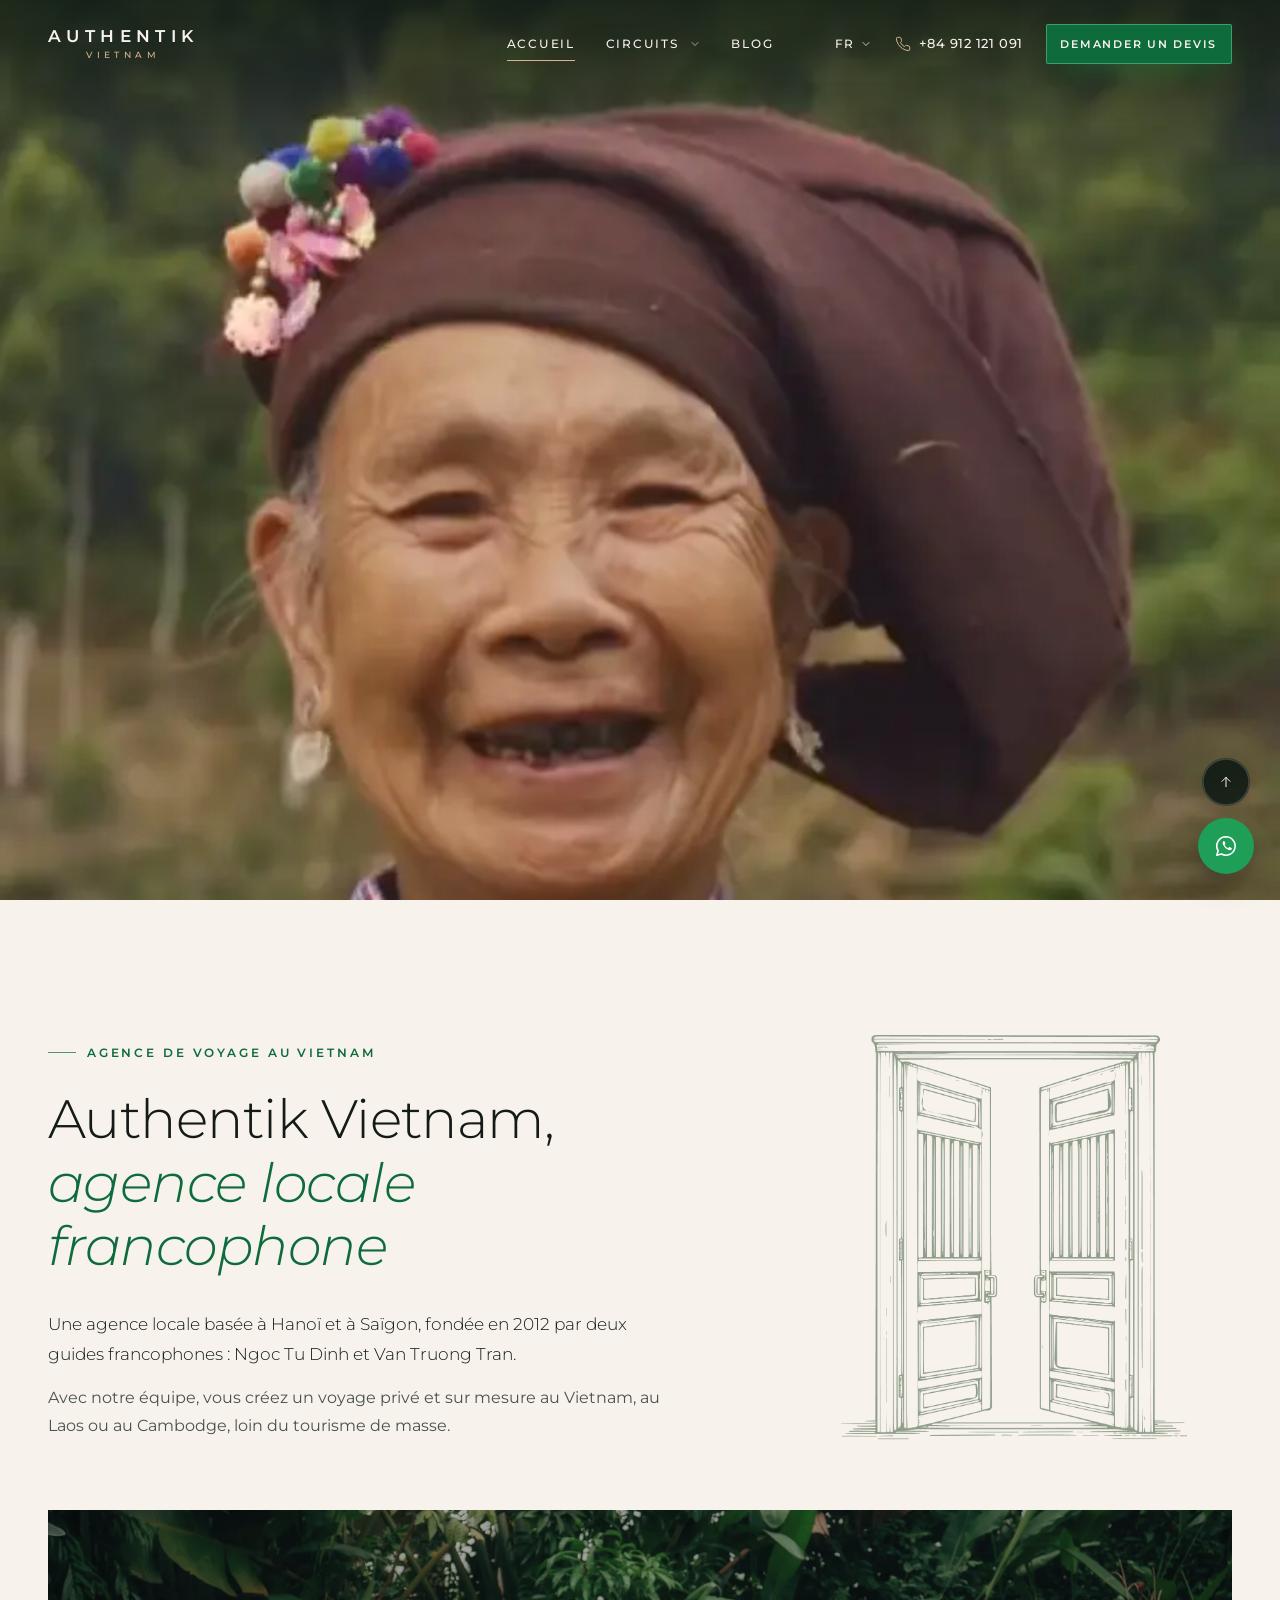
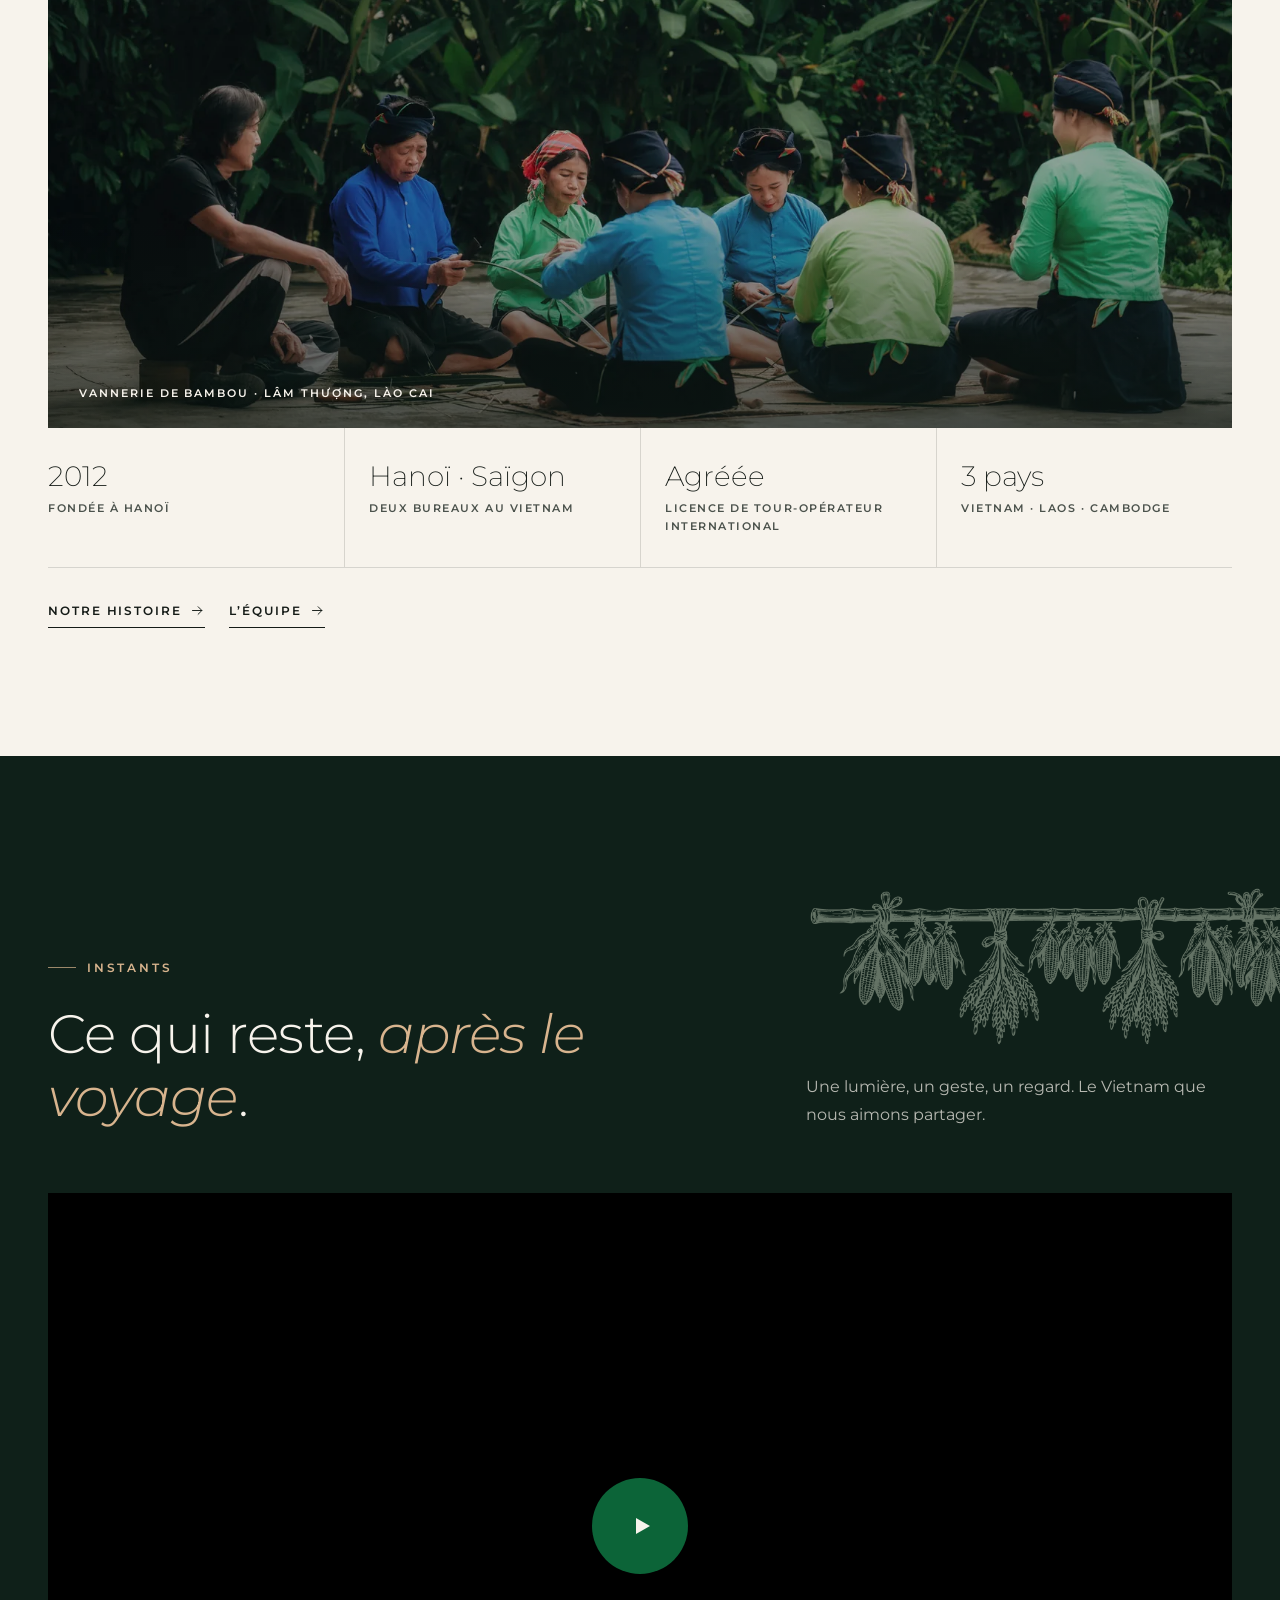
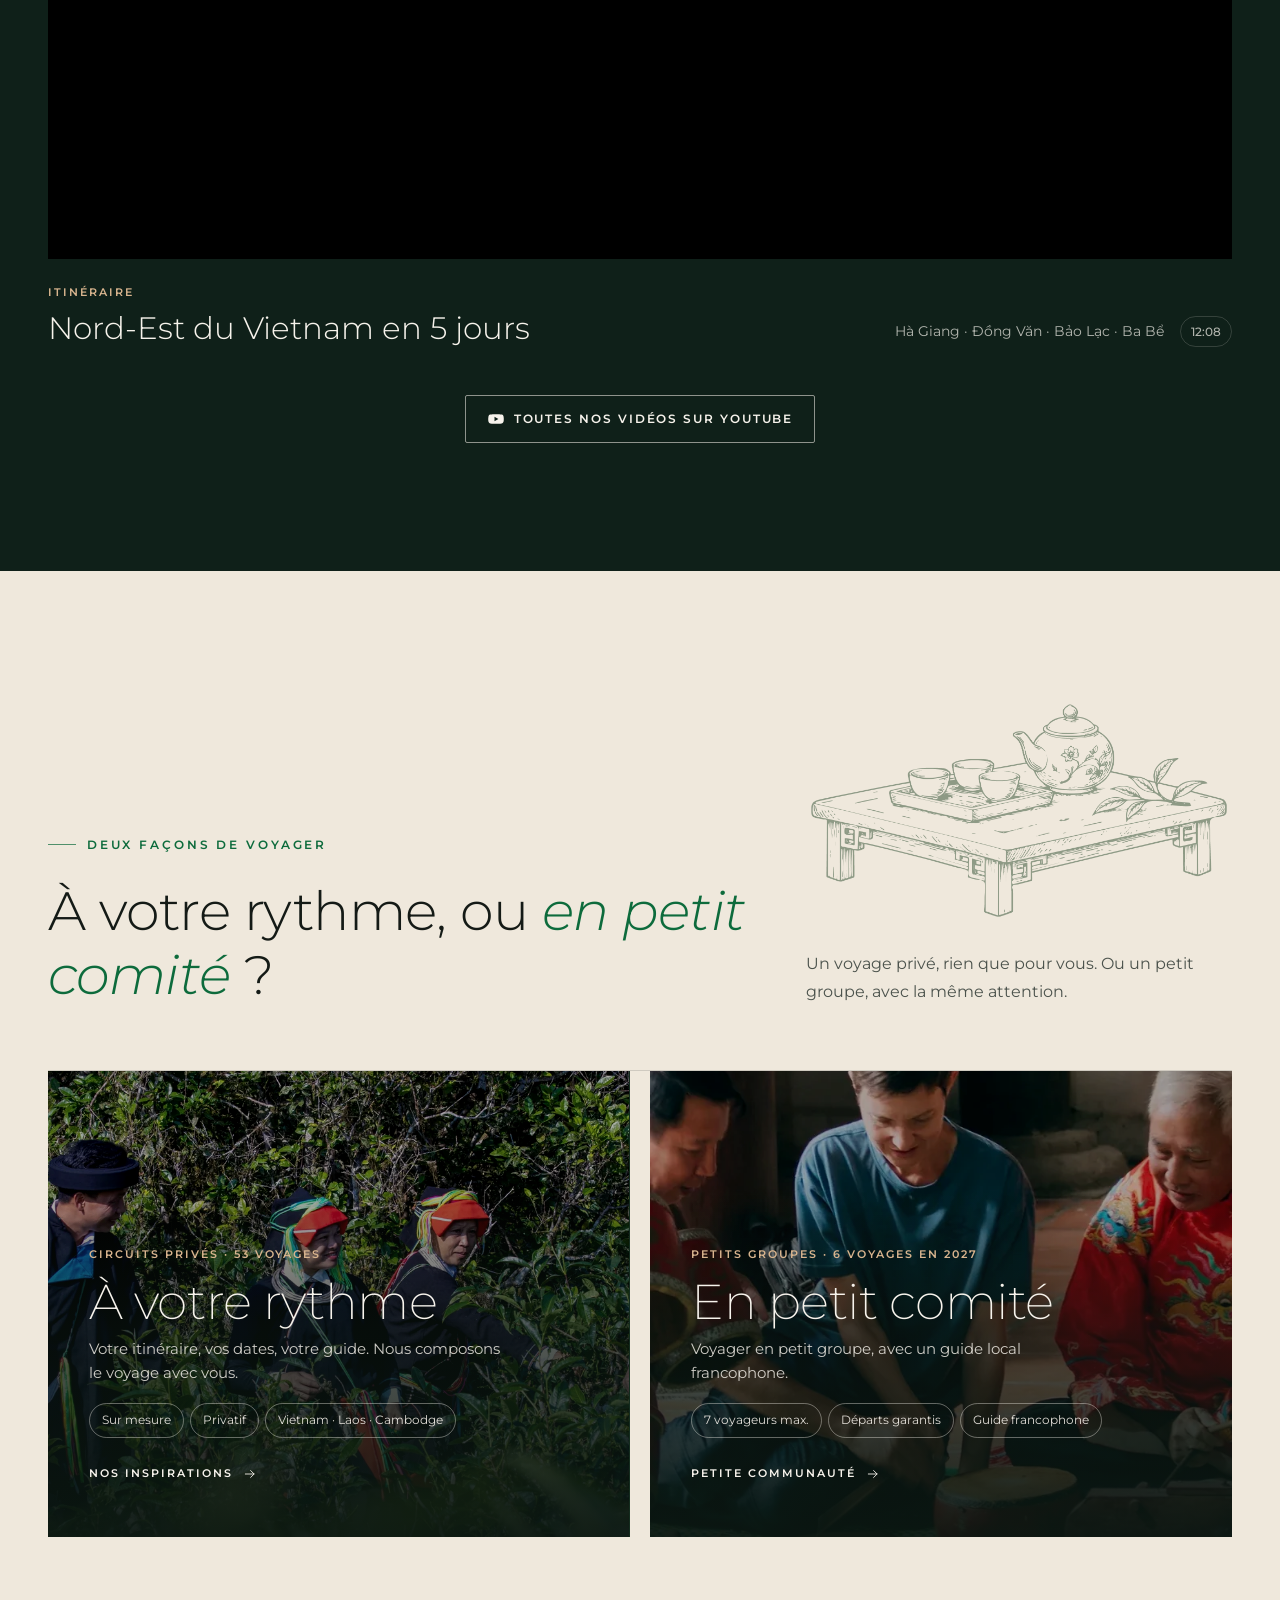
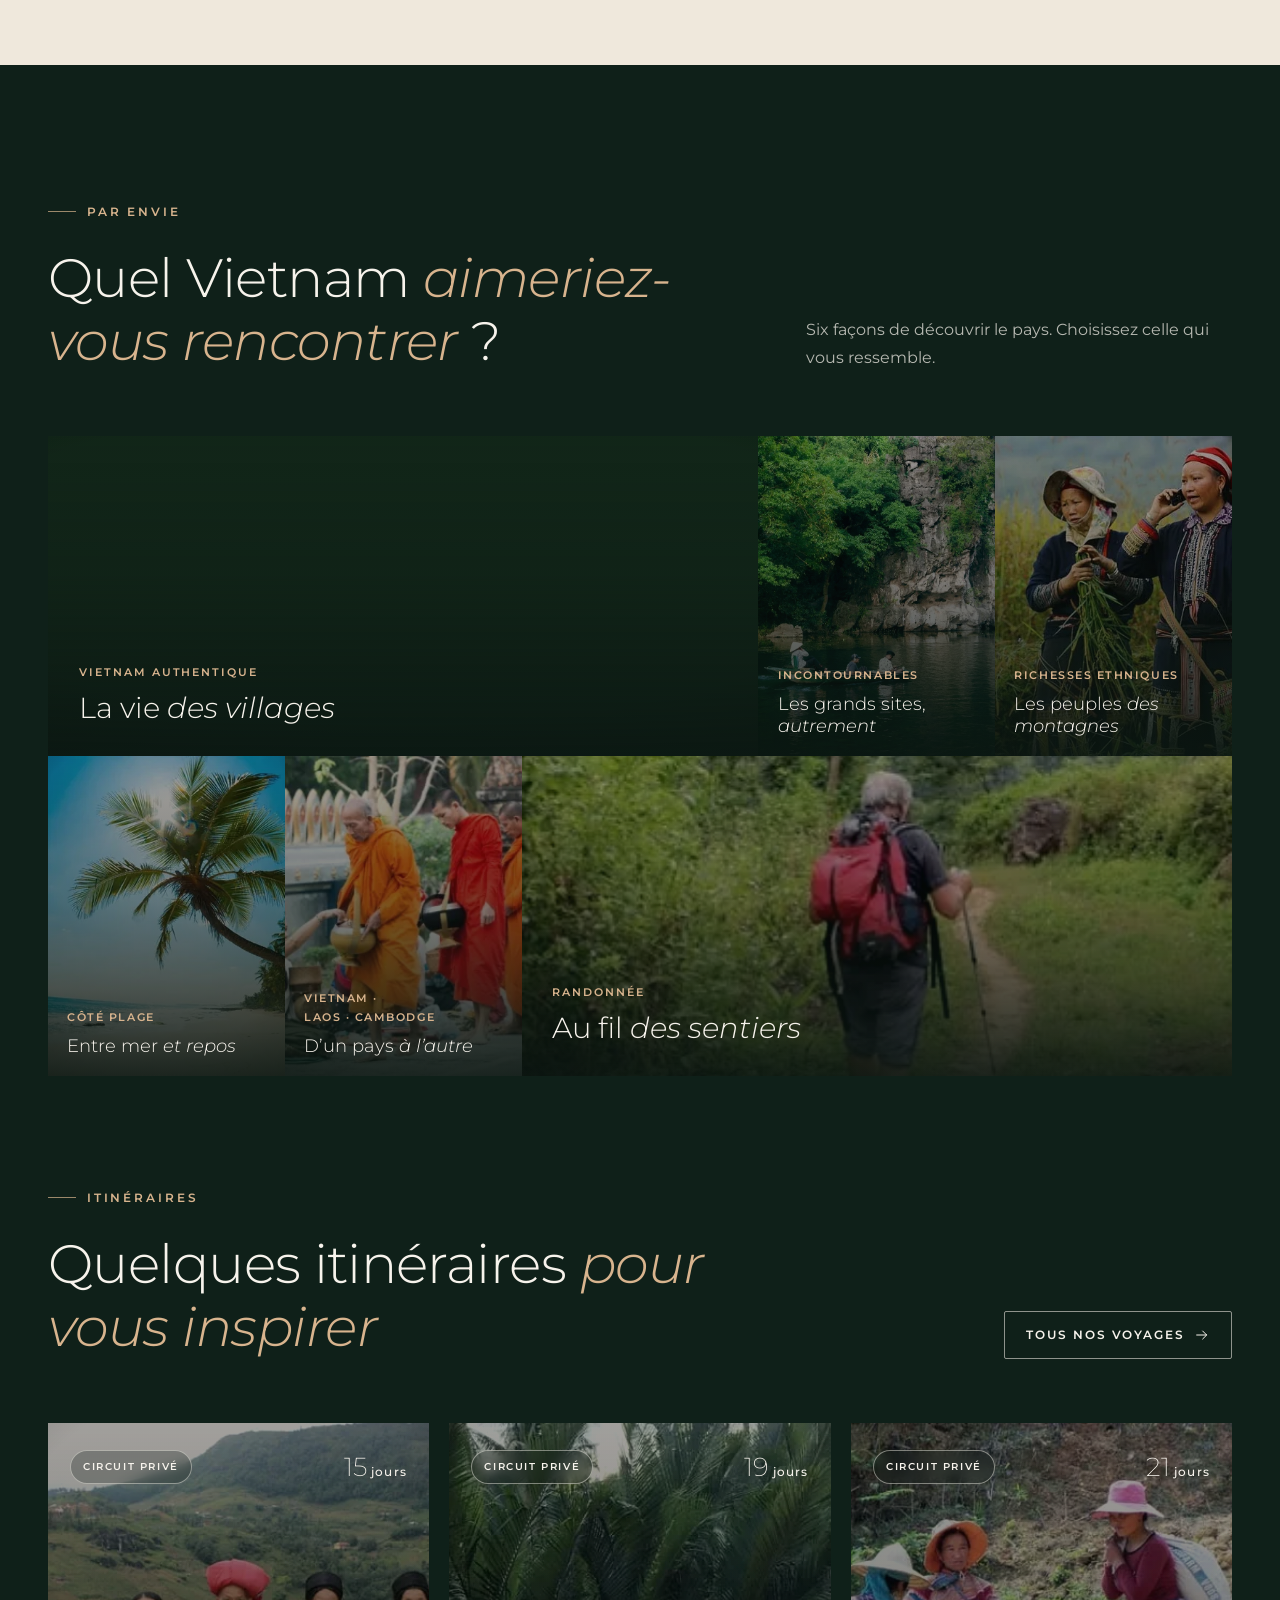
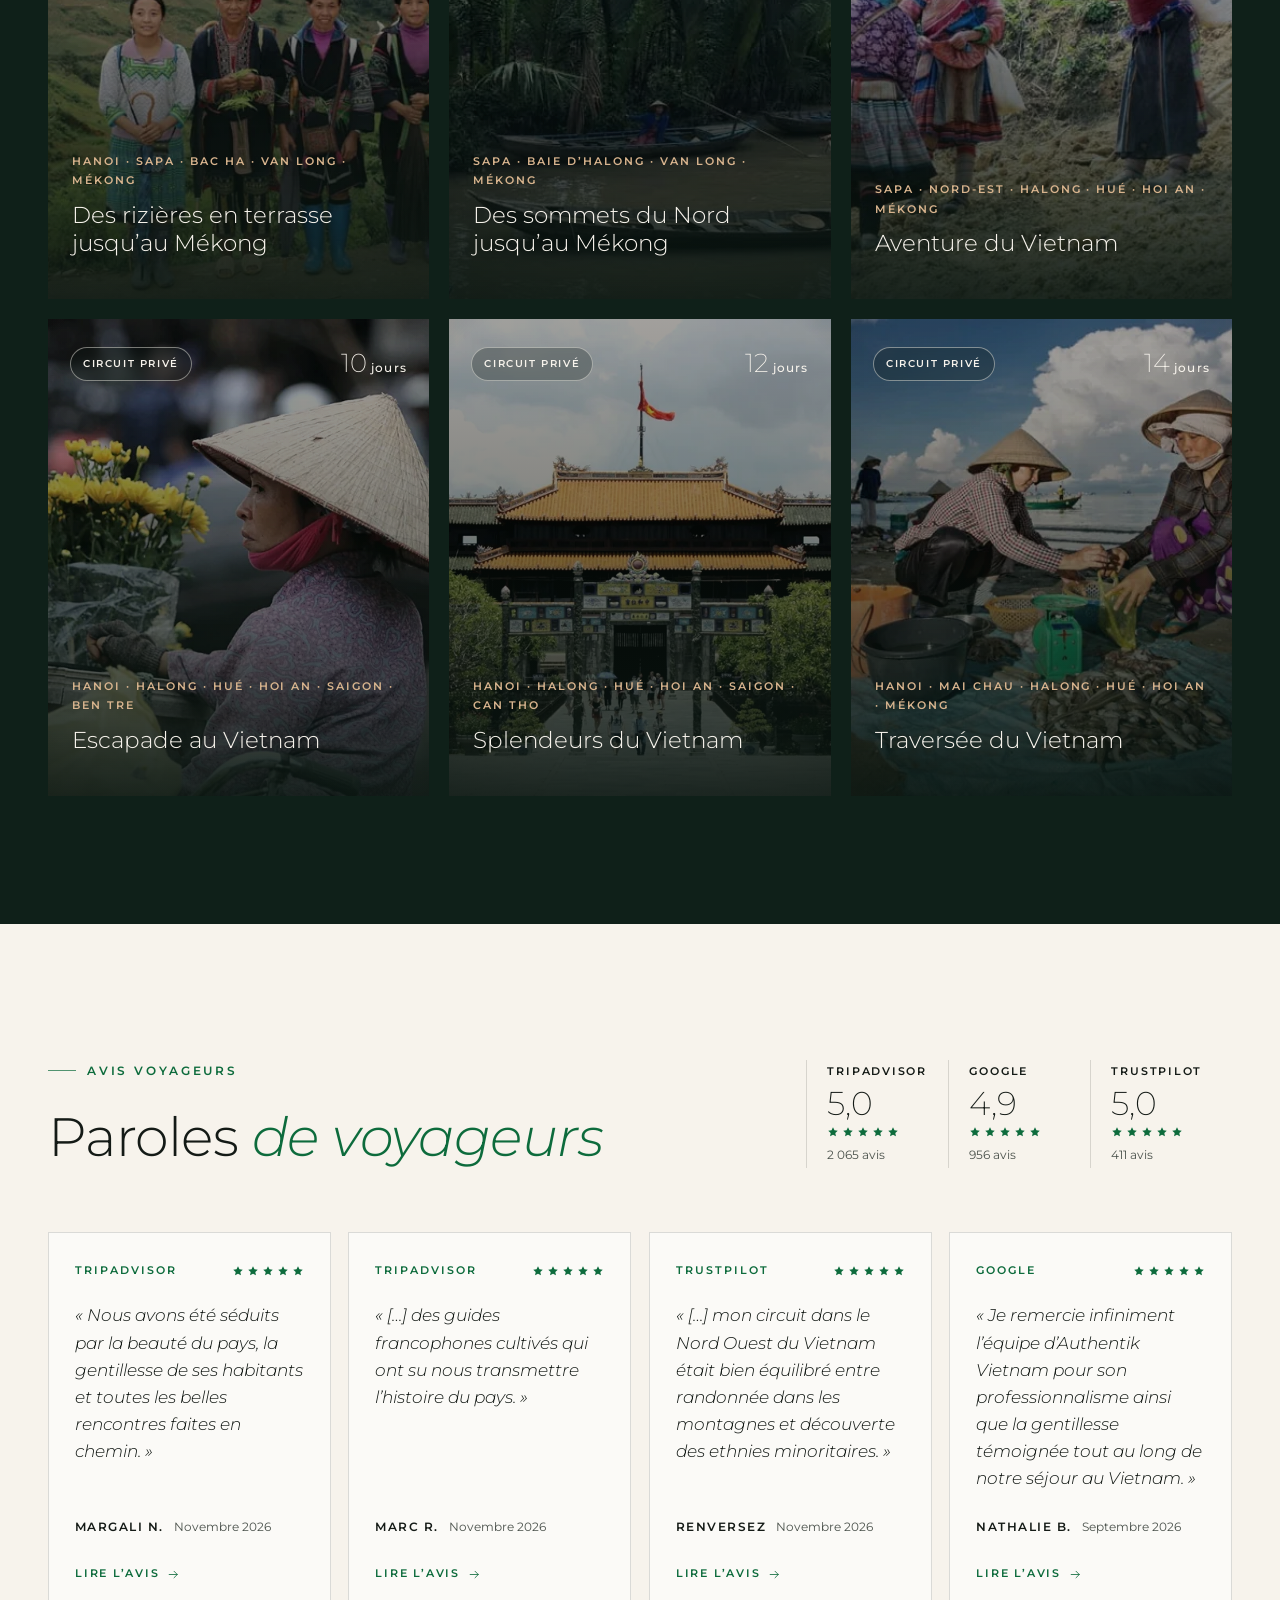
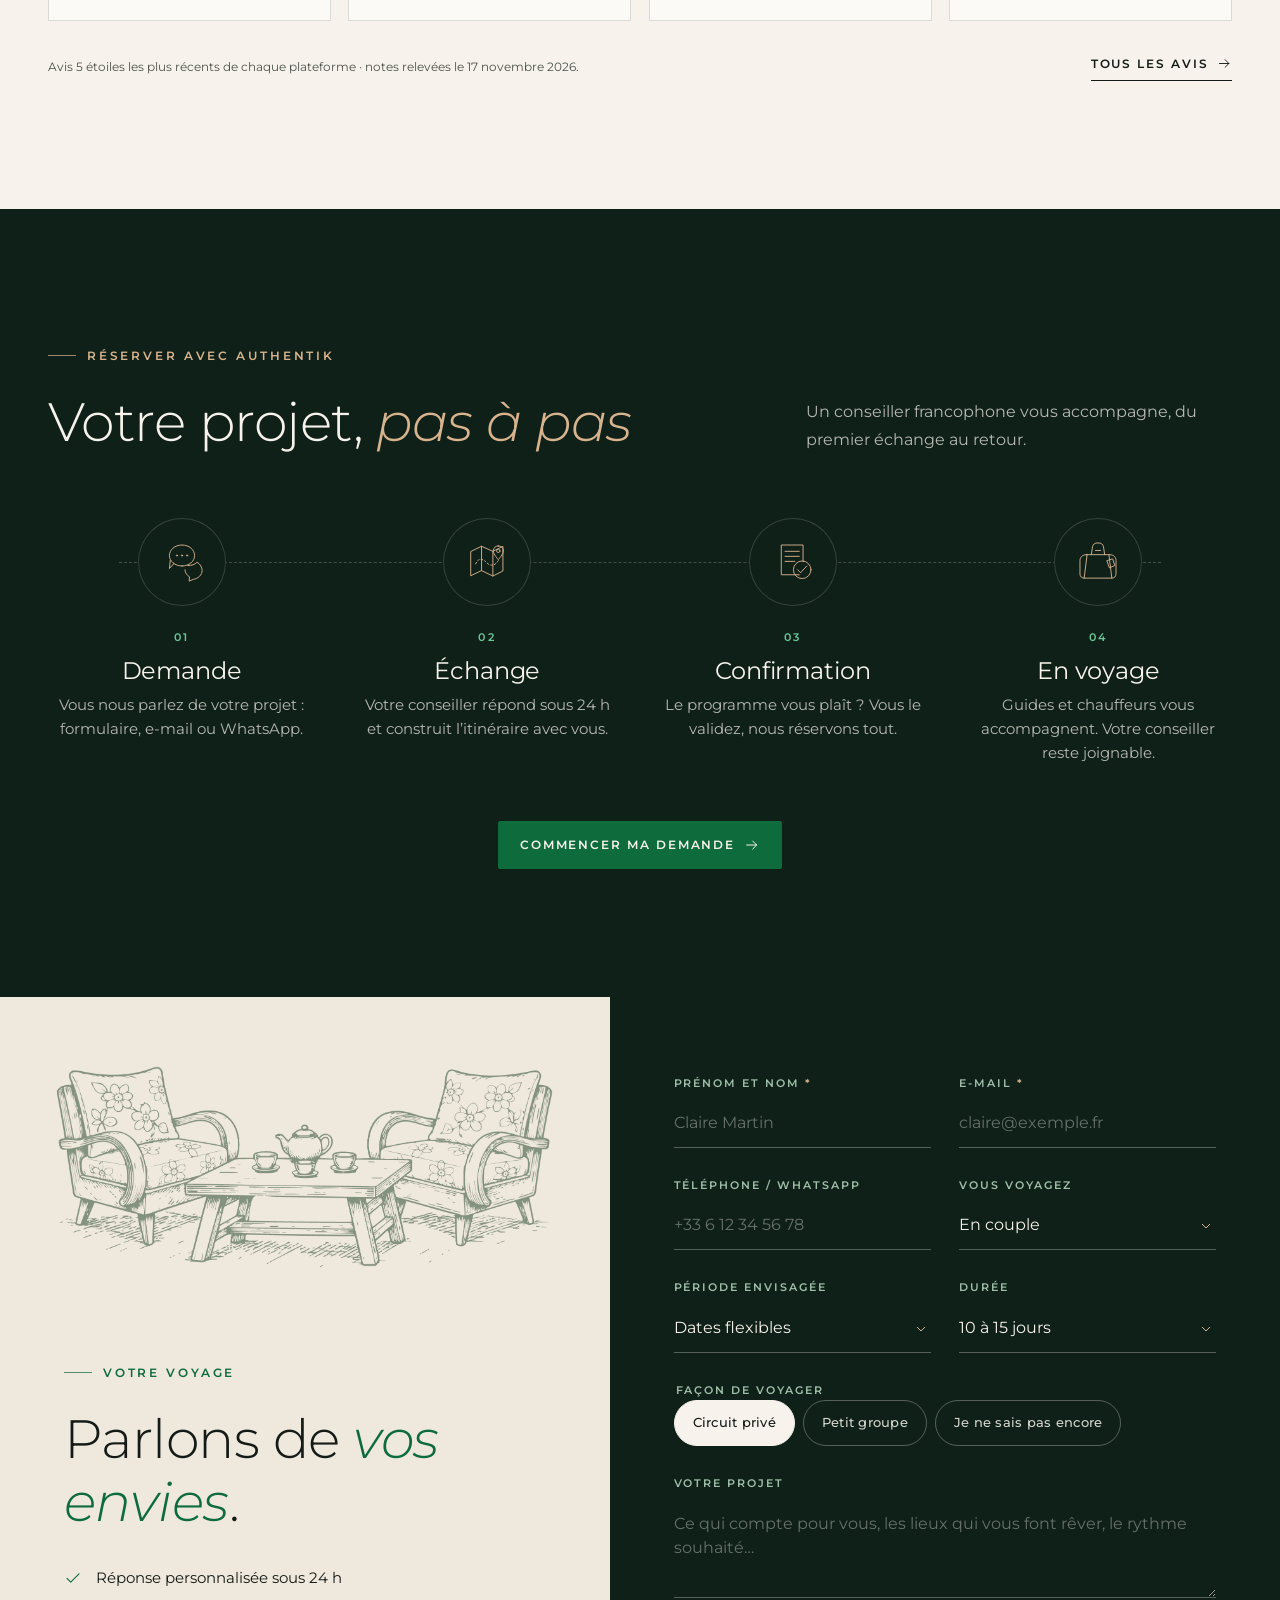
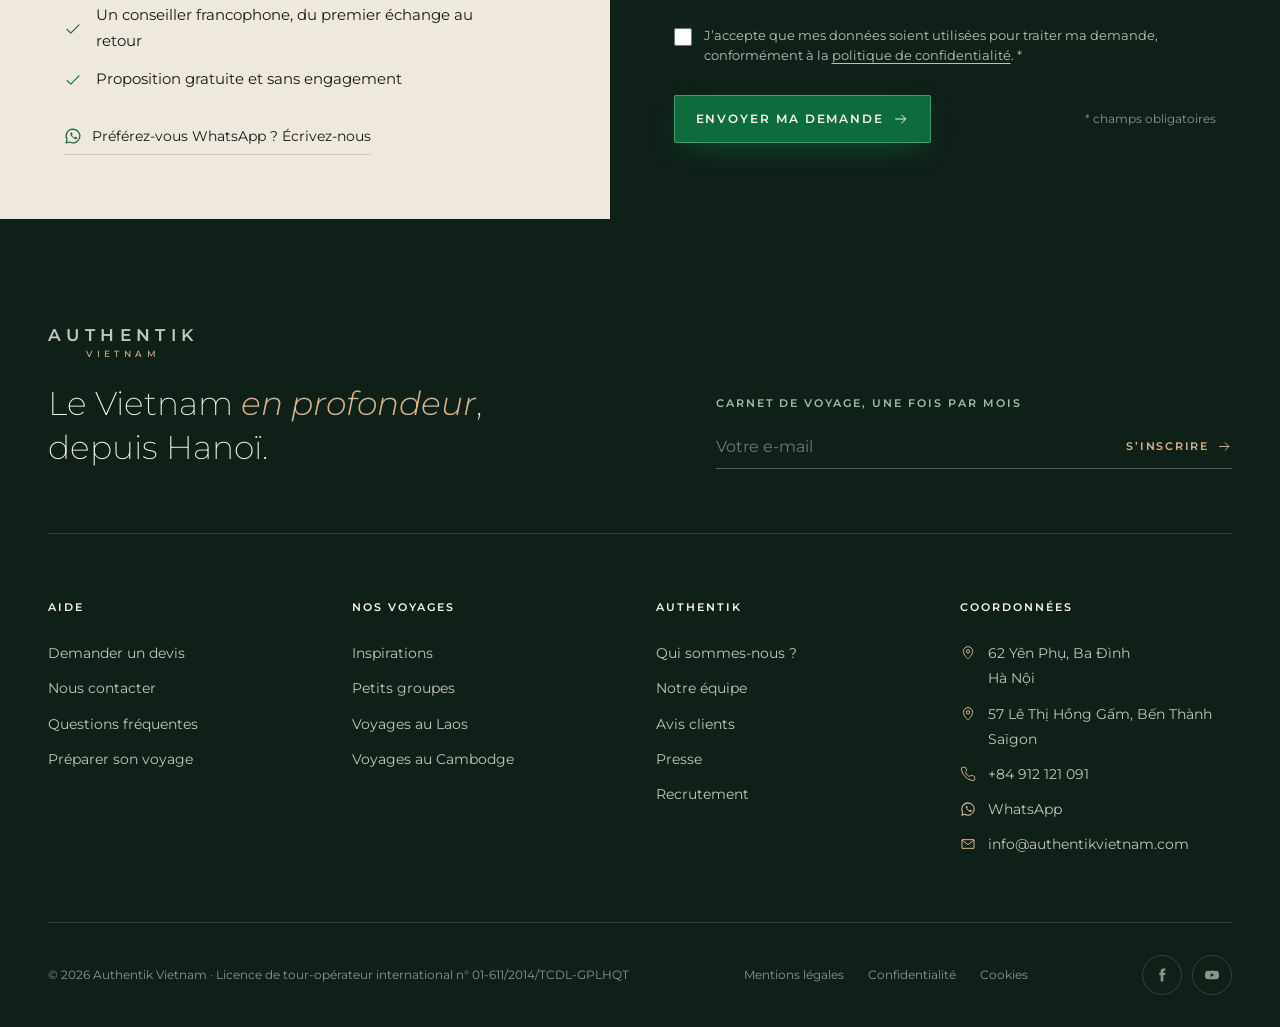
==== commit 6179176c: "v1.9.1 – par envie 60/20/20 + nền tối xanh thẫm" ====
--- a/index.html
+++ b/index.html
@@ -12,8 +12,8 @@
   <link rel="preconnect" href="https://fonts.googleapis.com">
   <link rel="preconnect" href="https://fonts.gstatic.com" crossorigin>
   <link href="https://fonts.googleapis.com/css2?family=Montserrat:ital,wght@0,200;0,300;0,400;0,500;0,600;0,700;1,200;1,300;1,400;1,500&display=swap" rel="stylesheet">
-  <link rel="stylesheet" href="assets/css/tokens.css?v=1.9">
-  <link rel="stylesheet" href="assets/css/main.css?v=1.9">
+  <link rel="stylesheet" href="assets/css/tokens.css?v=1.9.1">
+  <link rel="stylesheet" href="assets/css/main.css?v=1.9.1">
   <!-- @partial favicon : tự động chép từ _partials/favicon.html — KHÔNG sửa ở đây, sửa file đó rồi chạy sync_partials.py -->
   <link rel="icon" href="favicon.ico" sizes="32x32">
   <link rel="icon" href="assets/favicon/icon.svg" type="image/svg+xml">
@@ -286,30 +286,38 @@
       </div>
       <p class="muted reveal" data-delay="2">Six façons de découvrir le pays. Choisissez celle qui vous ressemble.</p>
     </div>
+    <!-- v1.9.1 : thứ tự trong code = thứ tự trên máy tính (≥ 1025px) — hàng 1 : 60 % · 20 % · 20 %, hàng 2 : 20 % · 20 % · 60 %.
+         ≤ 1024px giữ thứ tự cũ bằng CSS « order ». 2 ô rộng dùng <picture> : ảnh ngang trên máy tính, ảnh dọc cũ trên điện thoại. -->
     <div class="themes swipe">
-      <a class="theme cine reveal" href="circuits-au-vietnam/index.html">
+      <a class="theme theme--wide cine reveal" href="circuits-au-vietnam/index.html?kw=authentique#envies">
+        <picture>
+          <source media="(min-width: 1025px)" srcset="assets/img/mosaic/phu-nu-truoc-cua-nha.webp" width="1400" height="560">
+          <img class="img-cover" src="assets/img/circuit/cao-bang-phia-thap-lang-huong.webp" alt="" width="864" height="1080" loading="lazy" decoding="async" style="--focus: 50% 35%; --focus-wide: 50% 30%">
+        </picture>
+        <span class="theme__body"><span class="theme__kw">Vietnam authentique</span><span class="theme__title">La vie <em>des villages</em></span></span>
+      </a>
+      <a class="theme cine reveal" data-delay="1" href="circuits-au-vietnam/index.html">
         <img class="img-cover" src="assets/img/circuit/ninh-binh-tam-coc-thuyen.webp" alt="" width="720" height="900" loading="lazy" decoding="async" style="--focus: 50% 60%">
         <span class="theme__body"><span class="theme__kw">Incontournables</span><span class="theme__title">Les grands sites, <em>autrement</em></span></span>
-      </a>
-      <a class="theme cine reveal" data-delay="1" href="circuits-au-vietnam/index.html?kw=authentique#envies">
-        <img class="img-cover" src="assets/img/circuit/cao-bang-phia-thap-lang-huong.webp" alt="" width="864" height="1080" loading="lazy" decoding="async" style="--focus: 50% 35%">
-        <span class="theme__body"><span class="theme__kw">Vietnam authentique</span><span class="theme__title">La vie <em>des villages</em></span></span>
       </a>
       <a class="theme cine reveal" data-delay="2" href="circuits-au-vietnam/index.html?kw=ethnies#envies">
         <img class="img-cover" src="assets/img/circuit/sur-les-sentiers-des-daos-rouges-et-des-hmong-noirs.webp" alt="" width="354" height="442" loading="lazy" decoding="async" style="--focus: 50% 30%">
         <span class="theme__body"><span class="theme__kw">Richesses ethniques</span><span class="theme__title">Les peuples <em>des montagnes</em></span></span>
       </a>
-      <a class="theme cine reveal" href="circuits-au-vietnam/index.html?kw=trek#envies">
-        <img class="img-cover" src="assets/img/circuit/rencontres-des-thais-et-muong-a-puluong.webp" alt="" width="354" height="442" loading="lazy" decoding="async" style="--focus: 50% 55%">
-        <span class="theme__body"><span class="theme__kw">Randonnée</span><span class="theme__title">Au fil <em>des sentiers</em></span></span>
-      </a>
-      <a class="theme cine reveal" data-delay="1" href="circuits-au-vietnam/index.html?kw=balneaire#envies">
+      <a class="theme cine reveal" href="circuits-au-vietnam/index.html?kw=balneaire#envies">
         <img class="img-cover" src="assets/img/circuit/le-sud-vietnam-et-plage-phu-quoc.webp" alt="" width="354" height="442" loading="lazy" decoding="async" style="--focus: 50% 55%">
         <span class="theme__body"><span class="theme__kw">Côté plage</span><span class="theme__title">Entre mer <em>et repos</em></span></span>
       </a>
-      <a class="theme cine reveal" data-delay="2" href="circuits-au-vietnam/index.html?kw=combine#envies">
+      <a class="theme cine reveal" data-delay="1" href="circuits-au-vietnam/index.html?kw=combine#envies">
         <img class="img-cover" src="assets/img/circuit/visite-luang-prabang-laos.webp" alt="" width="239" height="299" loading="lazy" decoding="async" style="--focus: 50% 40%">
-        <span class="theme__body"><span class="theme__kw">Vietnam · Laos · Cambodge</span><span class="theme__title">D’un pays <em>à l’autre</em></span></span>
+        <span class="theme__body"><span class="theme__kw">Vietnam&nbsp;· Laos&nbsp;·&nbsp;Cambodge</span><span class="theme__title">D’un pays <em>à l’autre</em></span></span>
+      </a>
+      <a class="theme theme--wide cine reveal" data-delay="2" href="circuits-au-vietnam/index.html?kw=trek#envies">
+        <picture>
+          <source media="(min-width: 1025px)" srcset="assets/img/mosaic/van-long-hoang-hon.webp" width="1400" height="936">
+          <img class="img-cover" src="assets/img/circuit/rencontres-des-thais-et-muong-a-puluong.webp" alt="" width="354" height="442" loading="lazy" decoding="async" style="--focus: 50% 55%; --focus-wide: 50% 72%">
+        </picture>
+        <span class="theme__body"><span class="theme__kw">Randonnée</span><span class="theme__title">Au fil <em>des sentiers</em></span></span>
       </a>
     </div>
 
@@ -632,6 +640,6 @@
 </div>
 <!-- @/partial footer -->
 
-<script src="assets/js/main.js?v=1.9" defer></script>
+<script src="assets/js/main.js?v=1.9.1" defer></script>
 </body>
 </html>
--- a/assets/css/main.css
+++ b/assets/css/main.css
@@ -1719,3 +1719,43 @@
   .devis__visual--lw { min-height: 0; }
   .devis__visual--lw .lw--salon { padding: 2rem 1.25rem 0; }
 }
+
+/* ==========================================================================
+   v1.9.1 — PAR ENVIE : lưới ảnh liền nhau trên máy tính (≥ 1025px)
+   Lưới 5 cột : ô thường = 1 cột (20 %), ô rộng .theme--wide = 3 cột (60 %).
+   Hàng 1 : La vie des villages (60) · Les grands sites (20) · Les peuples (20)
+   Hàng 2 : Entre mer (20) · D’un pays à l’autre (20) · Au fil des sentiers (60)
+   761–1024px : 3 cột như cũ · ≤ 760px : vuốt ngang như cũ (thứ tự cũ nhờ « order »).
+   ========================================================================== */
+@media (min-width: 1025px) {
+  .themes { grid-template-columns: repeat(5, minmax(0, 1fr)); grid-auto-rows: clamp(300px, 25vw, 380px); gap: 0; }
+  .theme { aspect-ratio: auto; }
+  .theme--wide { grid-column: span 3; }
+  .theme--wide img { object-position: var(--focus-wide, var(--focus, 50% 50%)); }
+  .theme:not(.theme--wide) .theme__body { padding: clamp(16px, 1.5vw, 22px); }
+  .theme:not(.theme--wide) .theme__title { font-size: clamp(1.15rem, 1.35vw, 1.35rem); }
+  .theme:not(.theme--wide) .theme__kw { letter-spacing: .14em; }
+  .theme--wide .theme__body { padding: clamp(22px, 2.4vw, 36px); }
+  .theme--wide .theme__title { font-size: clamp(1.6rem, 2.3vw, 2.25rem); }
+}
+@media (max-width: 1024px) {   /* giữ thứ tự cũ : grands sites · villages · peuples · sentiers · mer · combinés */
+  .themes > .theme:nth-child(1) { order: 2; }
+  .themes > .theme:nth-child(2) { order: 1; }
+  .themes > .theme:nth-child(3) { order: 3; }
+  .themes > .theme:nth-child(4) { order: 5; }
+  .themes > .theme:nth-child(5) { order: 6; }
+  .themes > .theme:nth-child(6) { order: 4; }
+}
+
+/* ==========================================================================
+   v1.9.1 — MÀU NỀN TỐI THỐNG NHẤT (yêu cầu MKT 17/11)
+   Mọi « không gian tối » dùng xanh thẫm forest-900 (#0f2019) giống module « Réserver avec Authentik »
+   (#pas-a-pas) thay cho forest-950 (#0b1712, gần như đen). Áp dụng toàn site để không lệch màu giữa
+   khối tối cuối trang và footer. Giữ nguyên : lớp phủ trên ảnh/video, menu mobile, thanh nav.
+   ========================================================================== */
+.section--dark, .devis, .footer, .article-head { background: var(--forest-900); }
+.article-cover { background: linear-gradient(180deg, var(--forest-900) 0 50%, var(--ivory) 50% 100%); }
+.hero--video { background: var(--forest-900); }
+@media (hover: none), (pointer: coarse) {
+  .hero--video .hero__media::before { background: linear-gradient(180deg, rgba(15,32,25,0), var(--forest-900)); }
+}
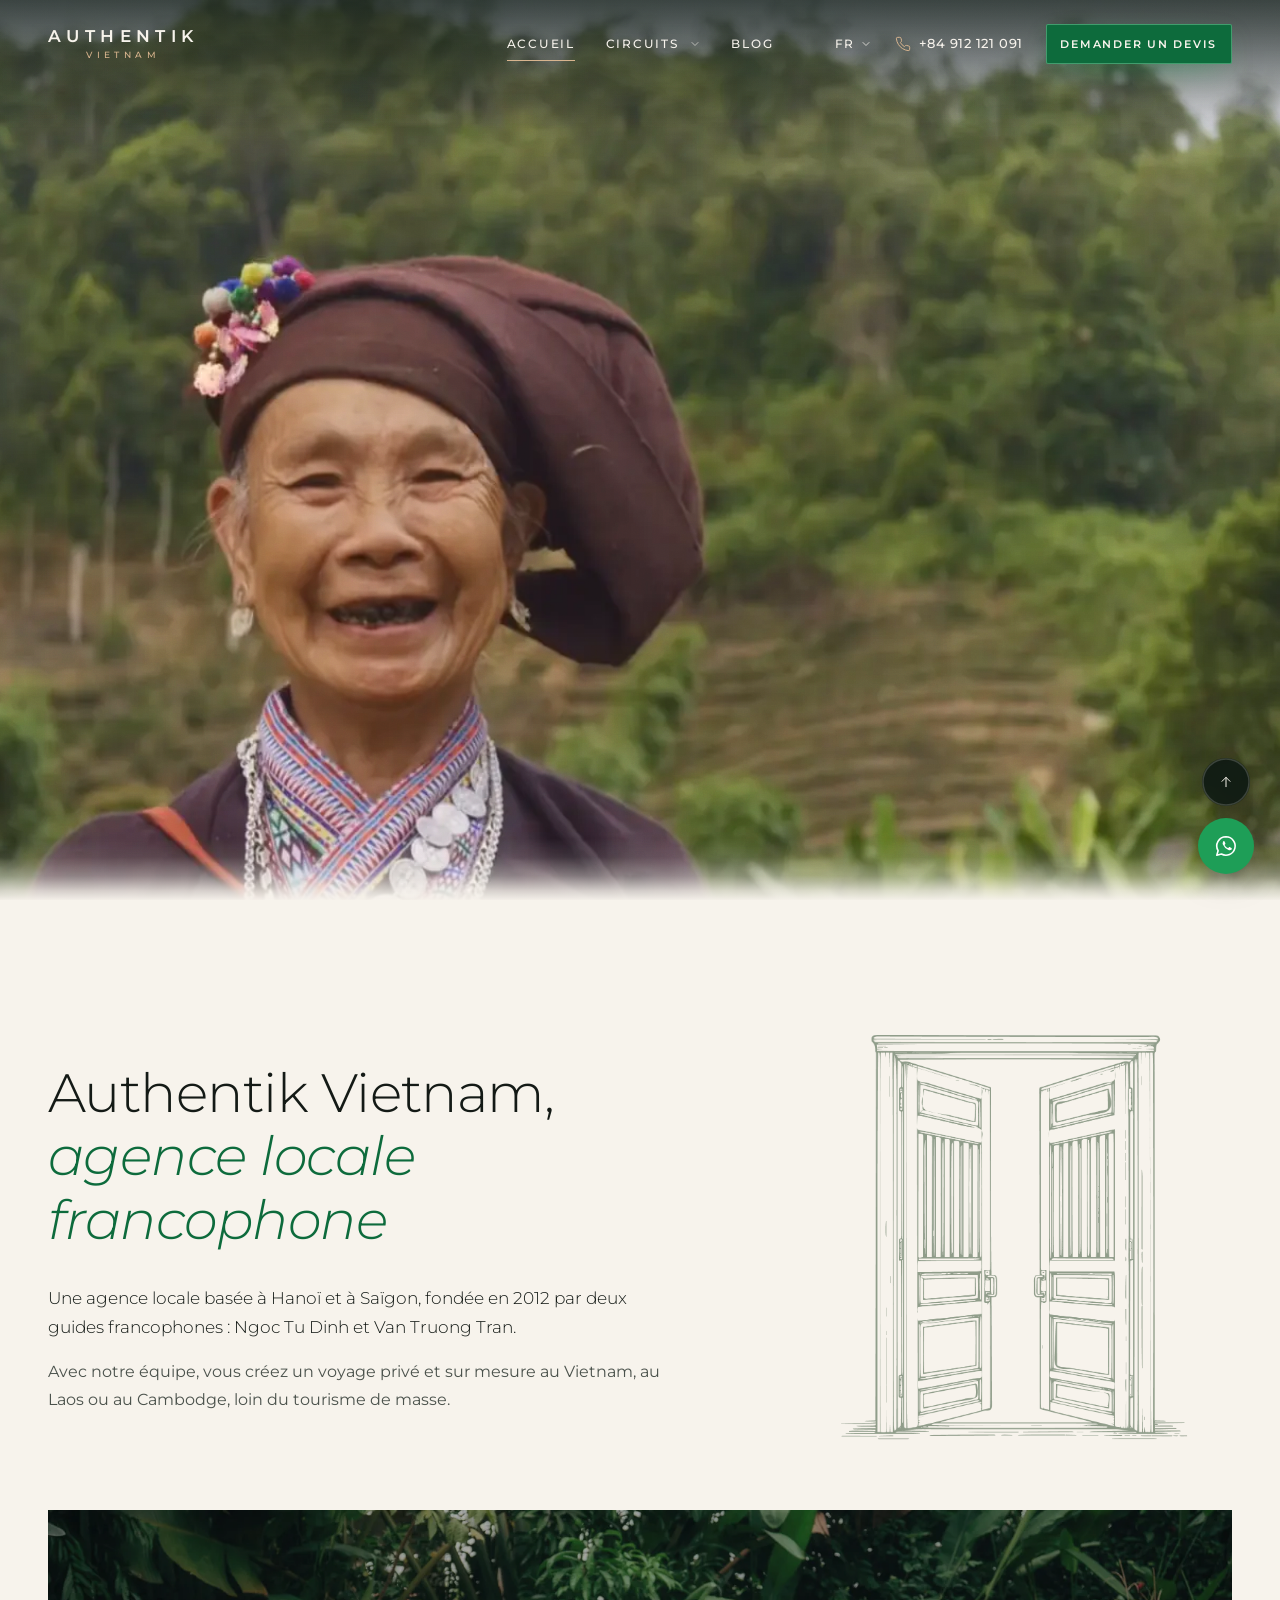
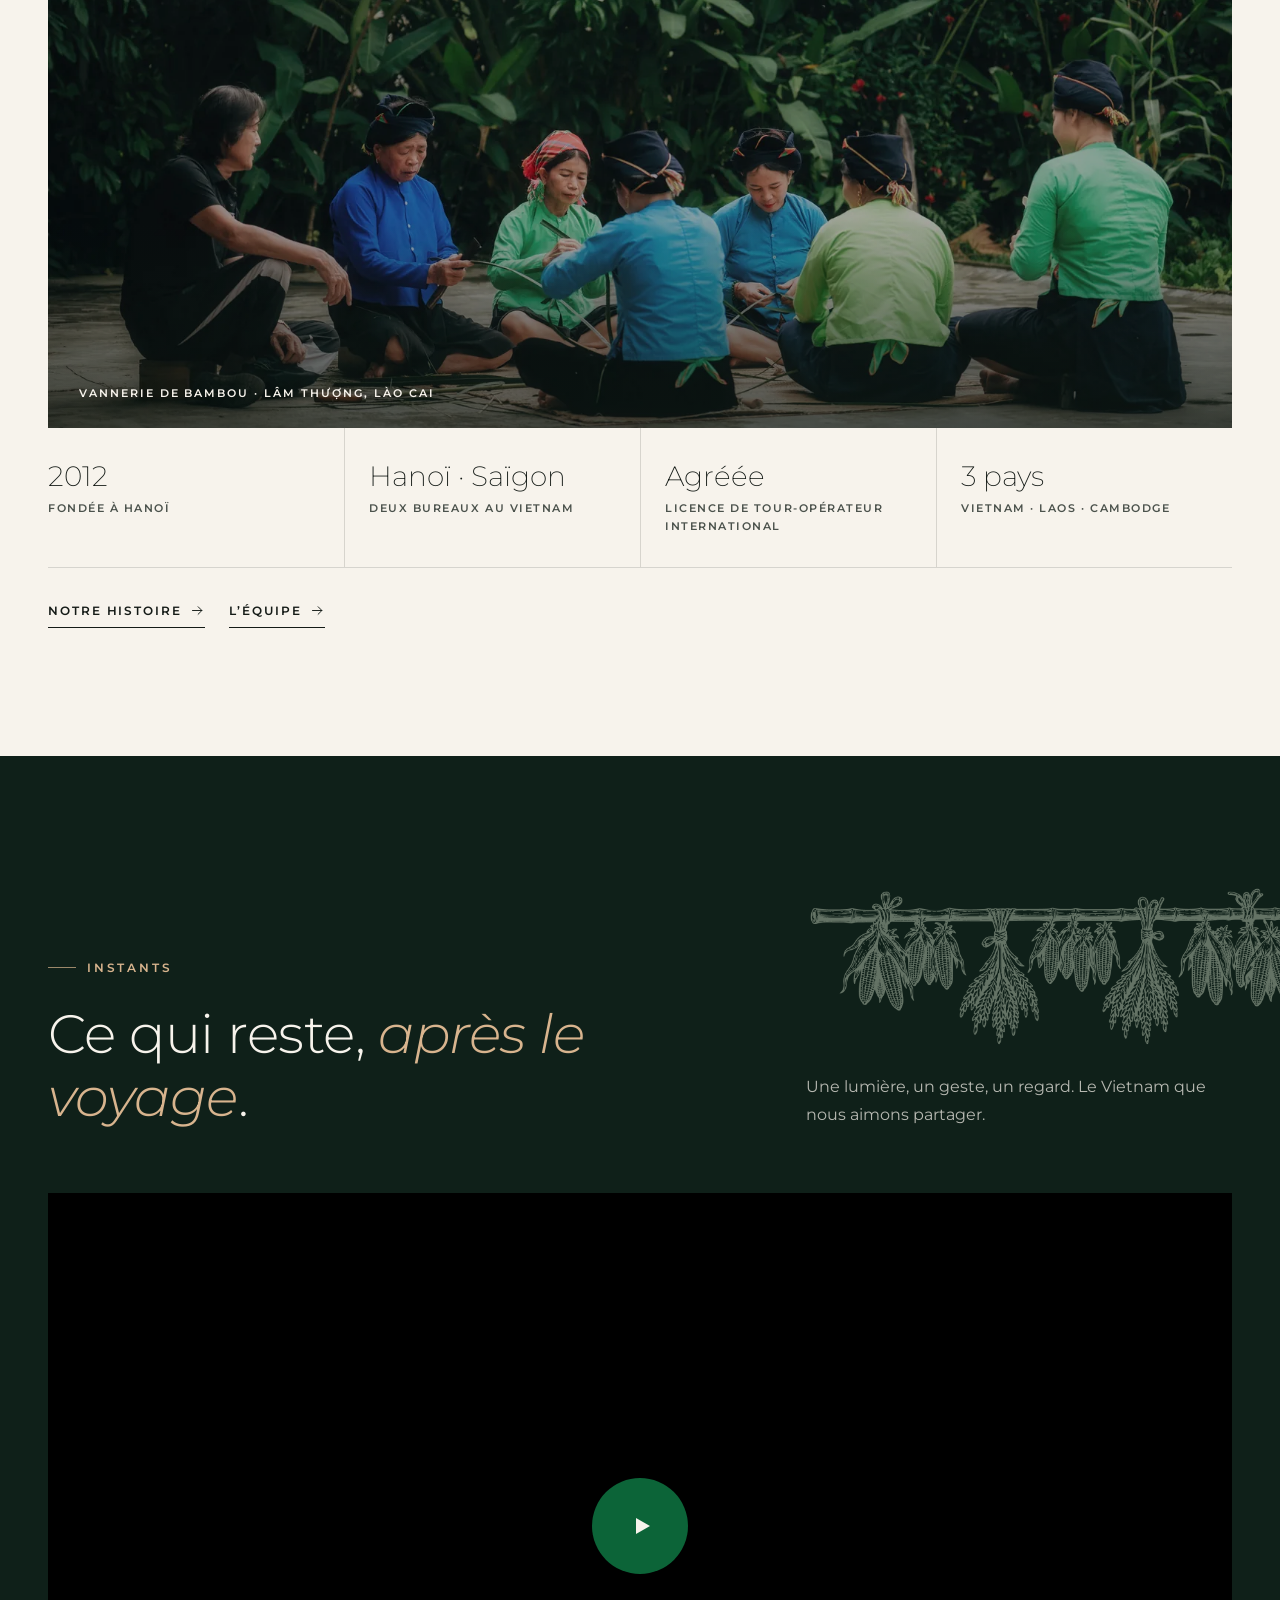
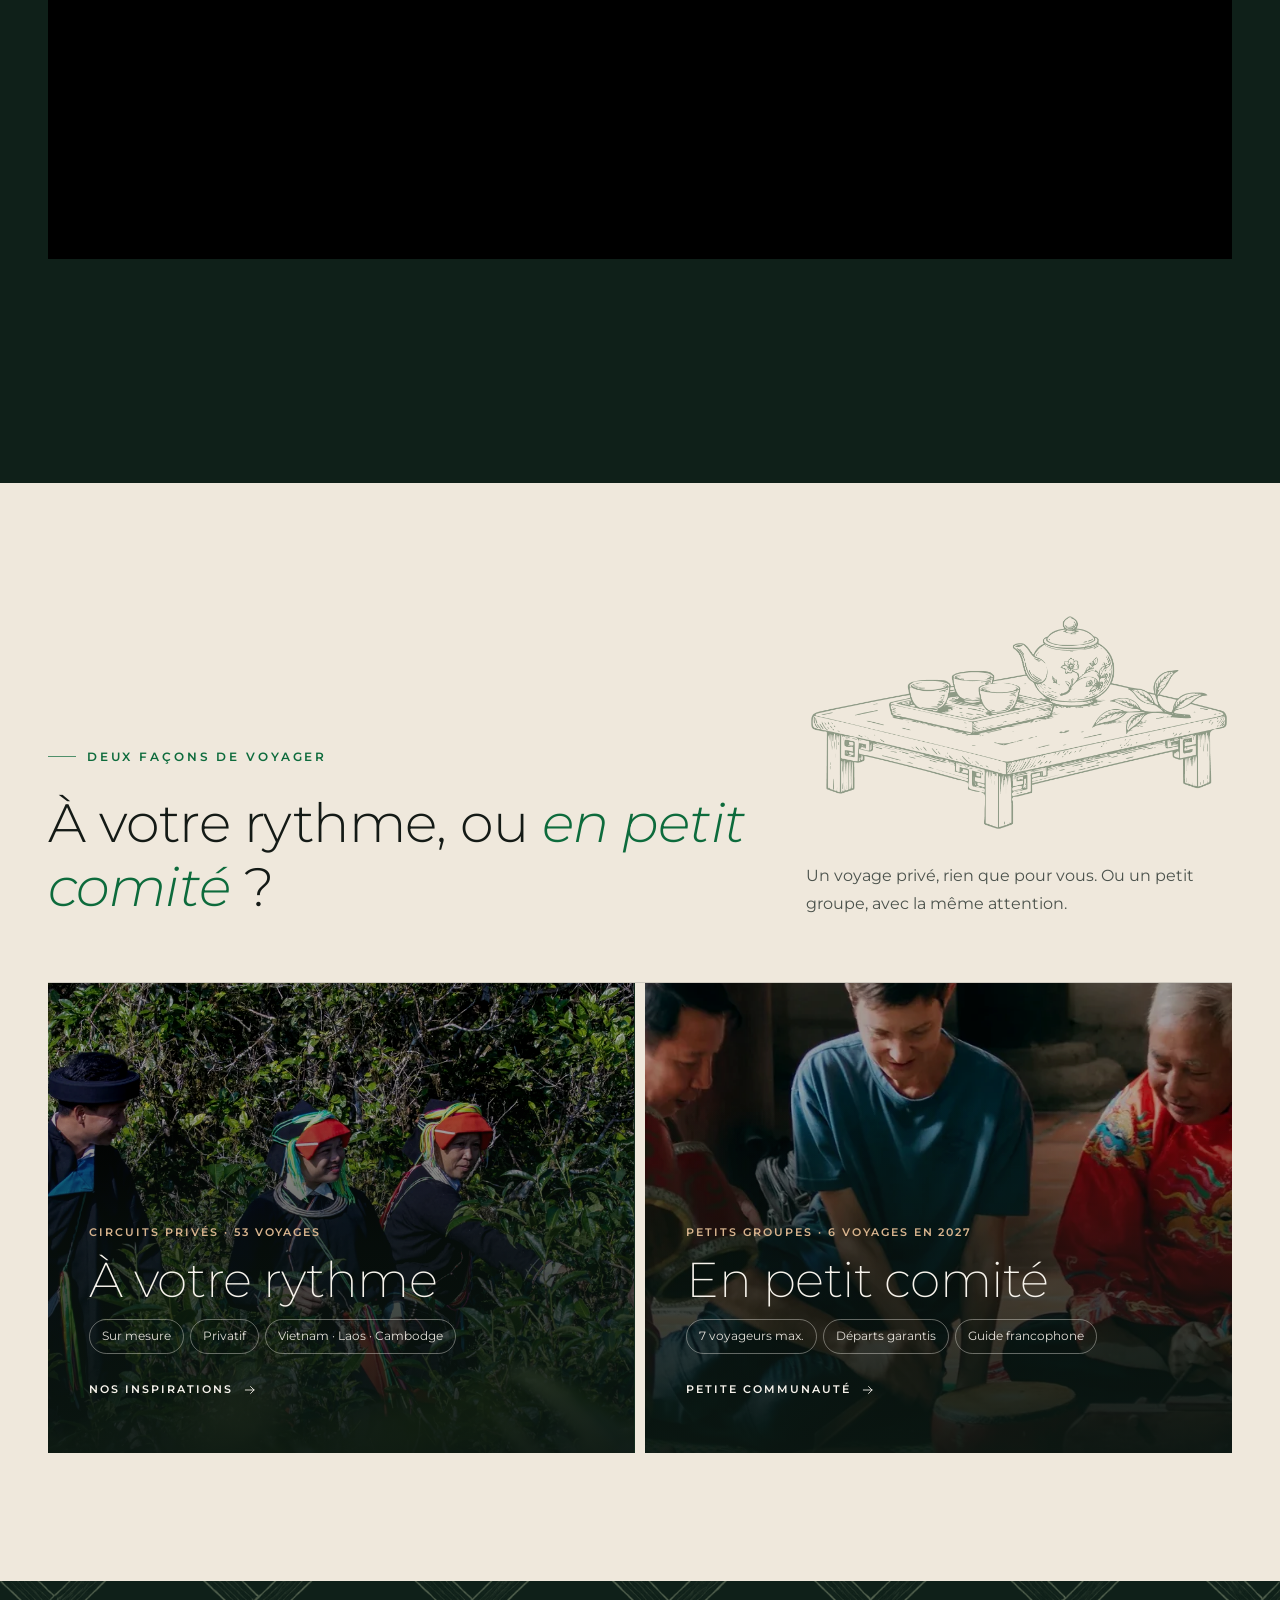
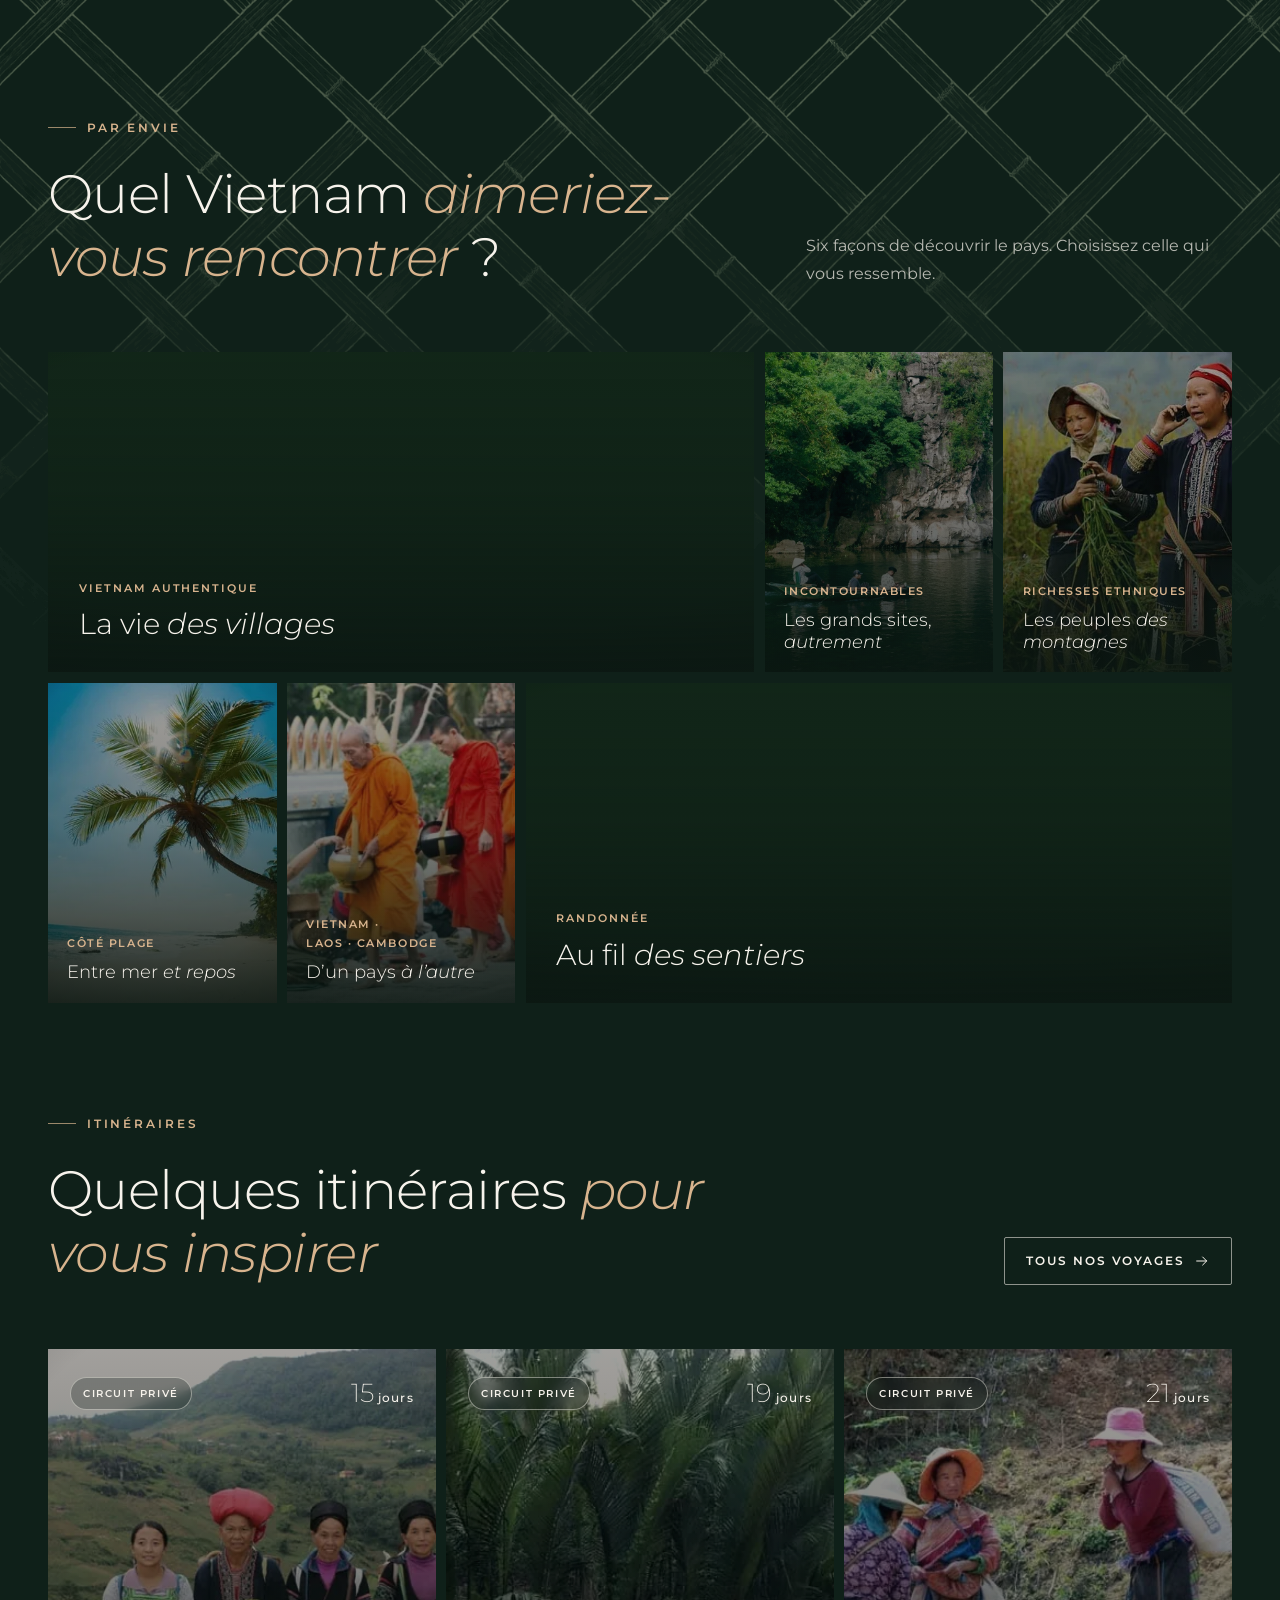
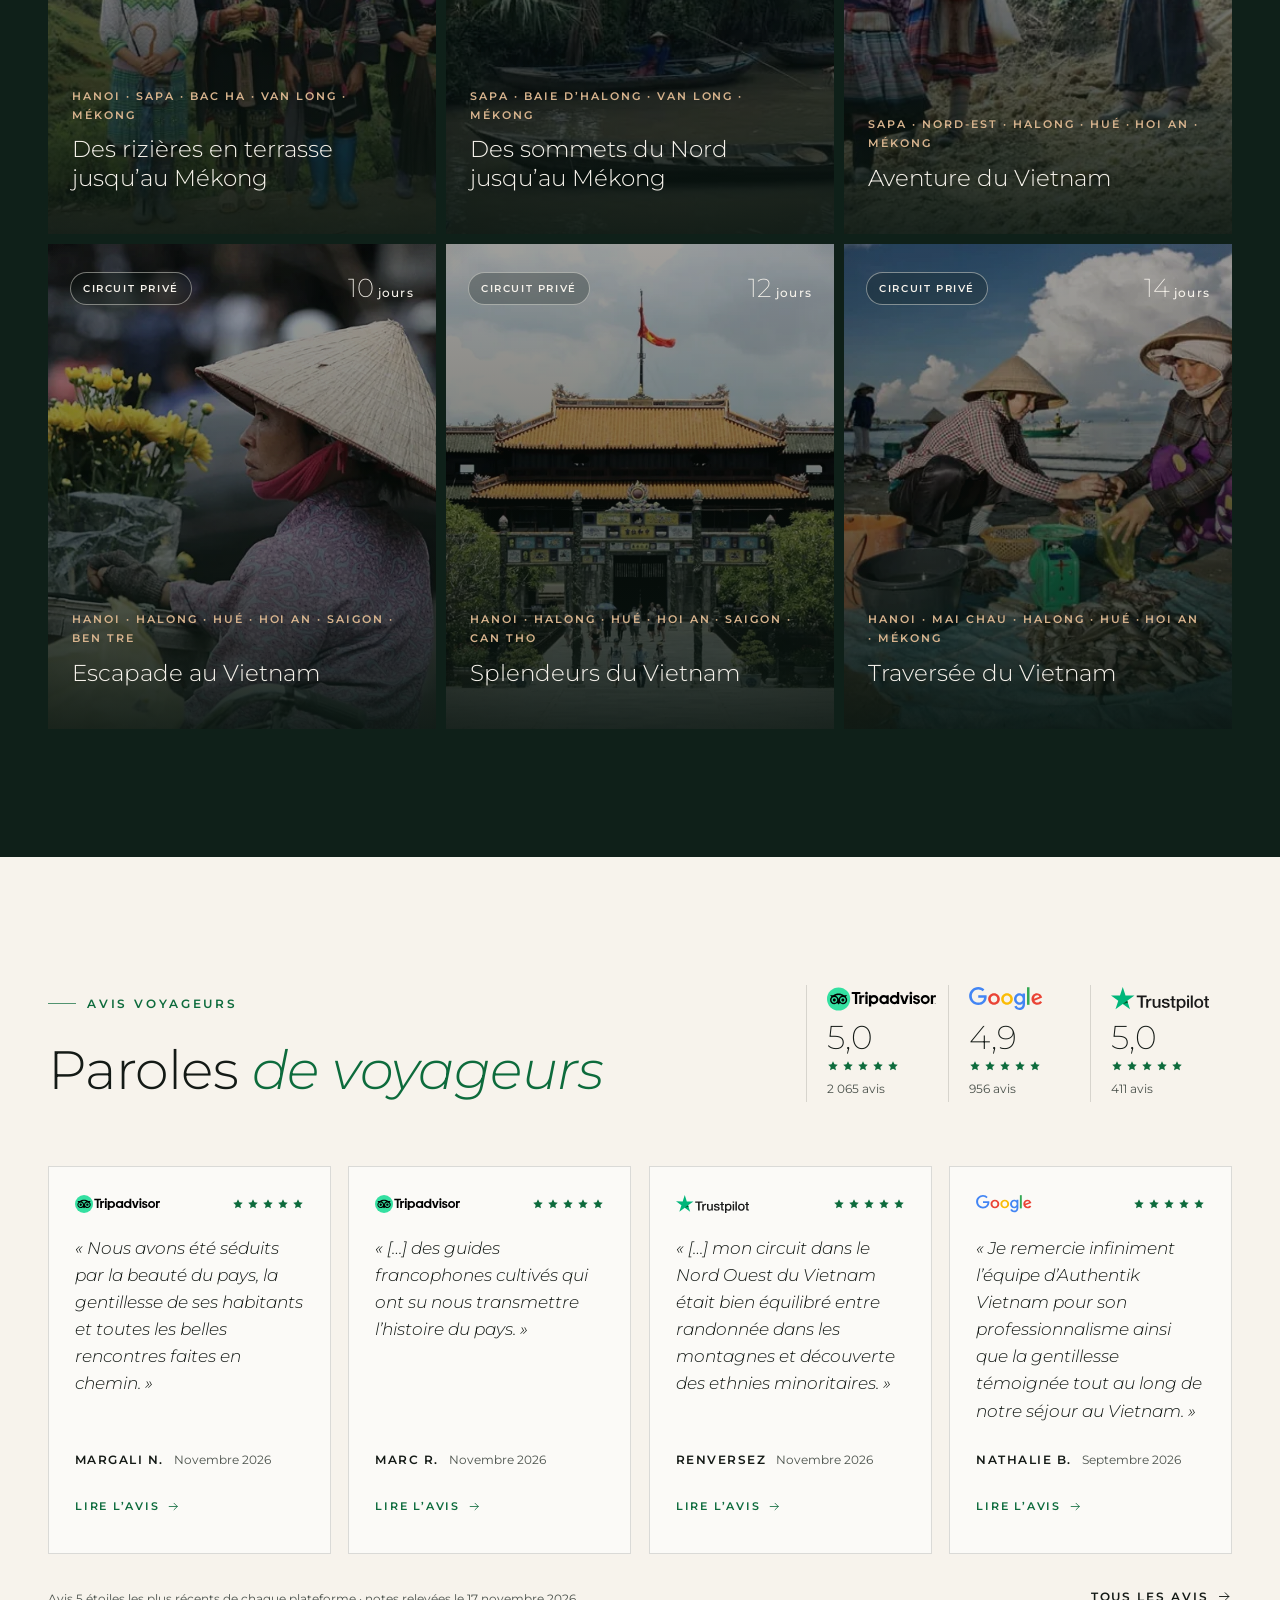
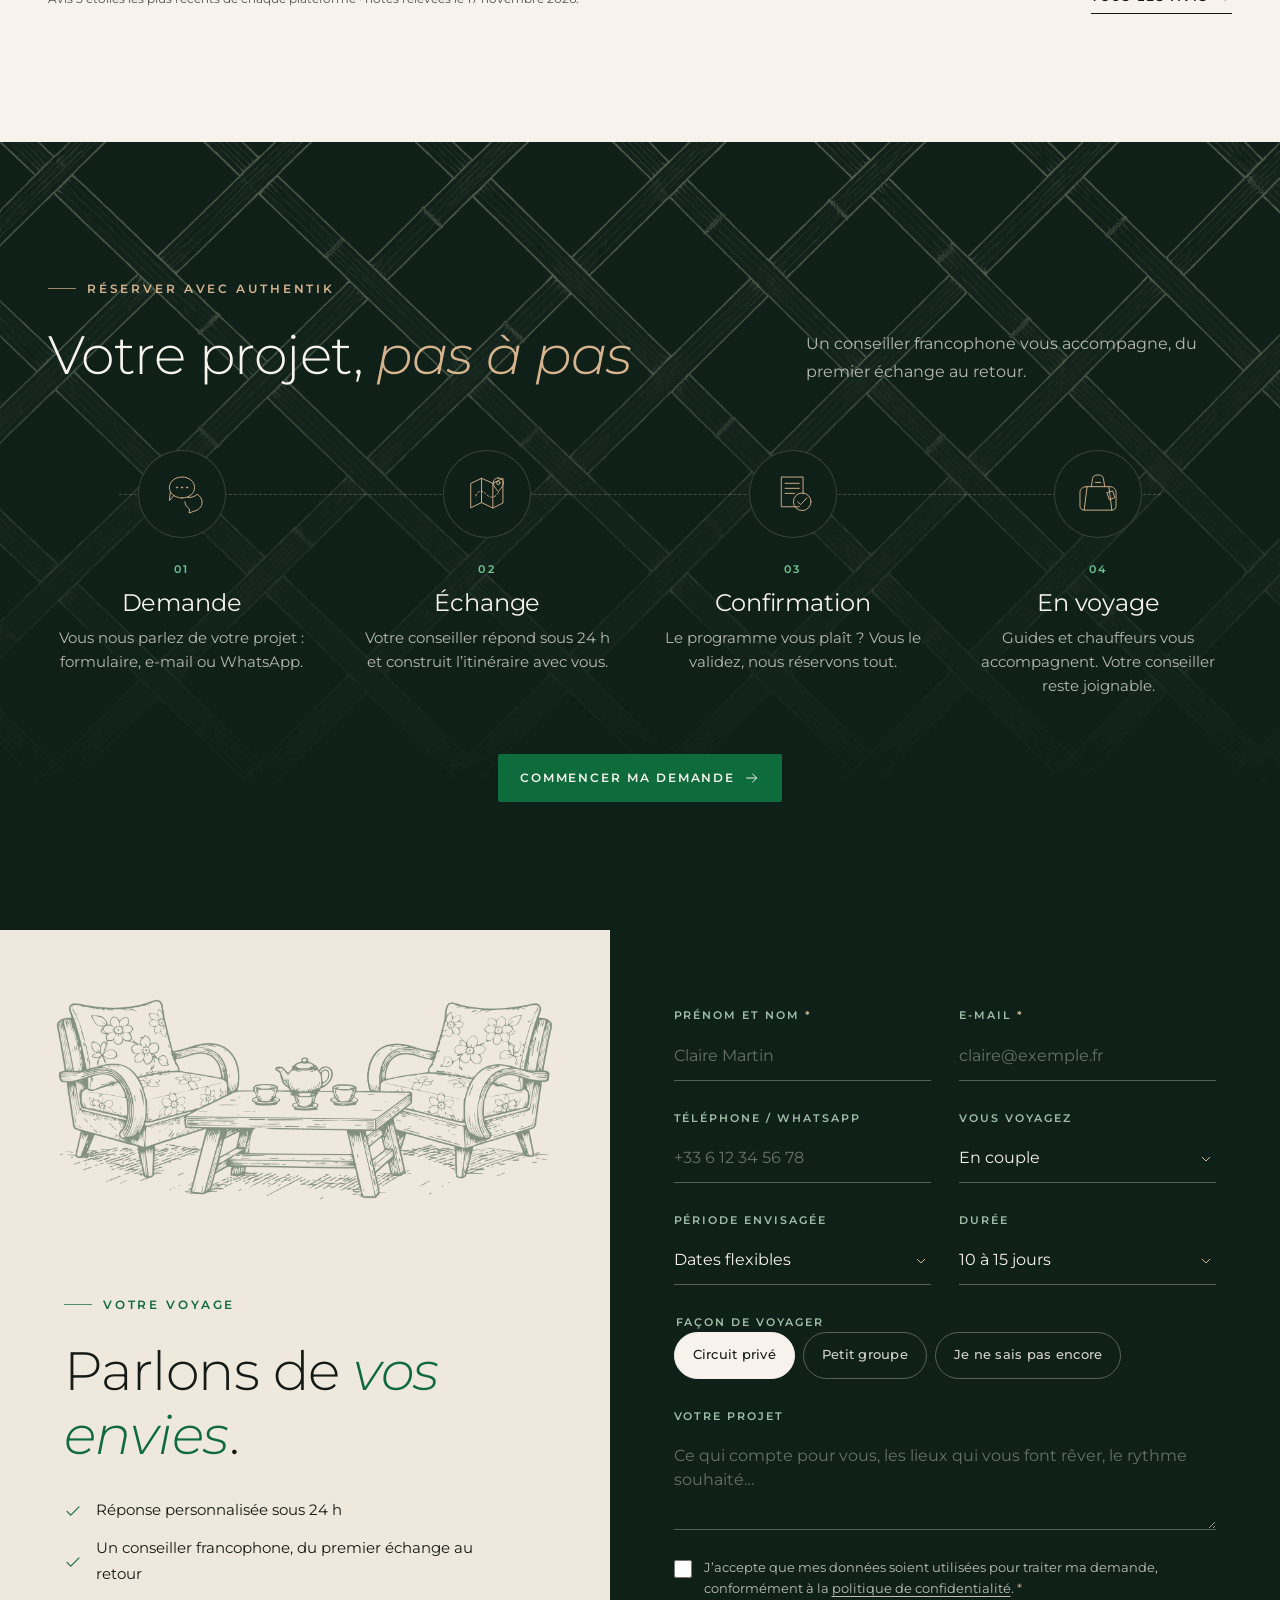
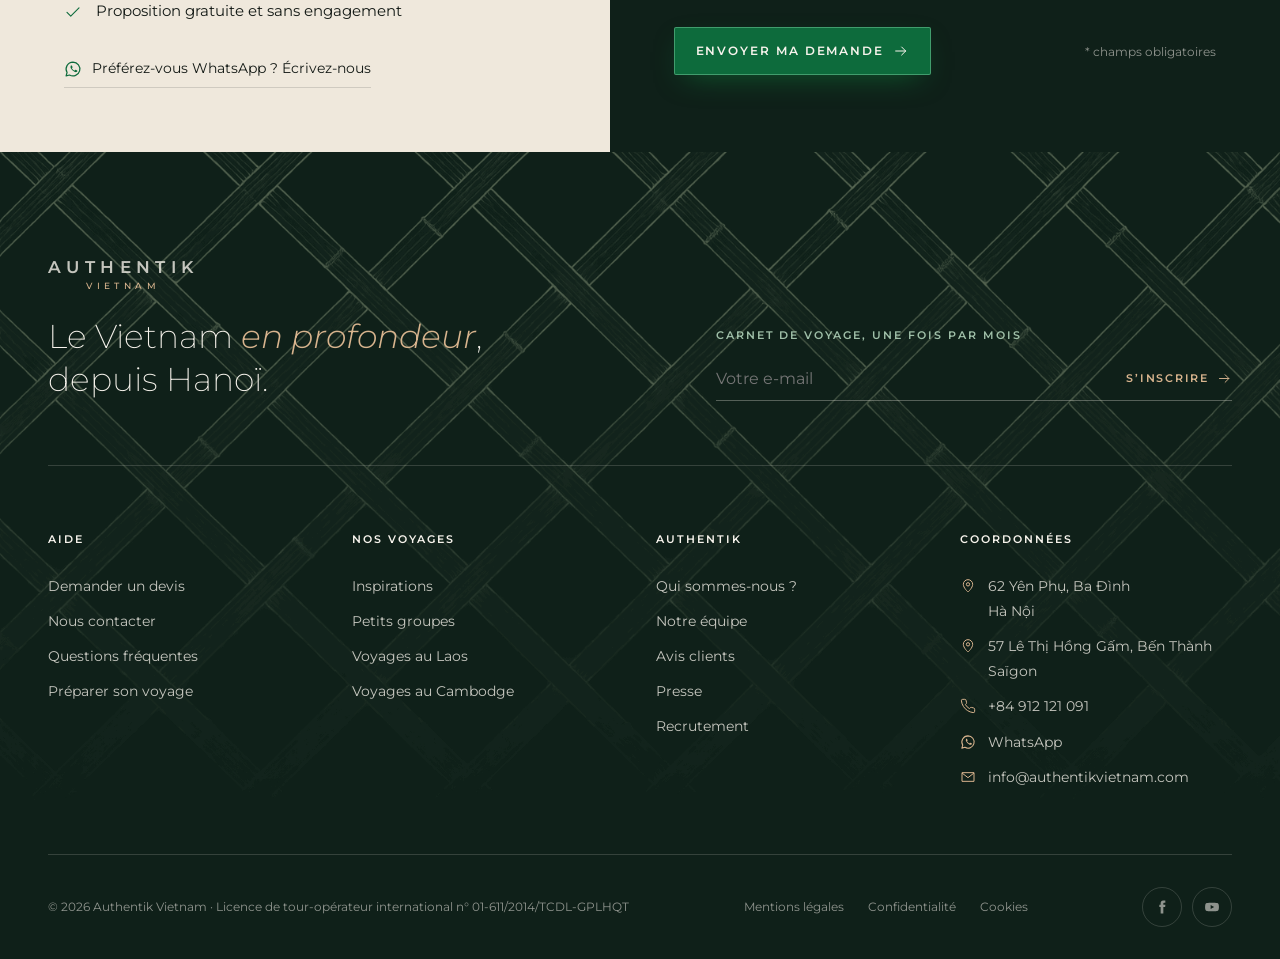
==== commit e57b6833: "v1.10 – trang chủ chỉnh + trang Qui sommes-nous" ====
--- a/index.html
+++ b/index.html
@@ -12,8 +12,8 @@
   <link rel="preconnect" href="https://fonts.googleapis.com">
   <link rel="preconnect" href="https://fonts.gstatic.com" crossorigin>
   <link href="https://fonts.googleapis.com/css2?family=Montserrat:ital,wght@0,200;0,300;0,400;0,500;0,600;0,700;1,200;1,300;1,400;1,500&display=swap" rel="stylesheet">
-  <link rel="stylesheet" href="assets/css/tokens.css?v=1.9.1">
-  <link rel="stylesheet" href="assets/css/main.css?v=1.9.1">
+  <link rel="stylesheet" href="assets/css/tokens.css?v=1.10">
+  <link rel="stylesheet" href="assets/css/main.css?v=1.10">
   <!-- @partial favicon : tự động chép từ _partials/favicon.html — KHÔNG sửa ở đây, sửa file đó rồi chạy sync_partials.py -->
   <link rel="icon" href="favicon.ico" sizes="32x32">
   <link rel="icon" href="assets/favicon/icon.svg" type="image/svg+xml">
@@ -148,7 +148,6 @@
 
   <div class="container hero__content">
     <div class="hero__text">
-      <p class="eyebrow on-dark">Voyages privés · Vietnam, Laos &amp; Cambodge</p>
       <h1 class="h-display hero__title">Le Vietnam,<br><em>en profondeur.</em></h1>
       <p class="lead hero__lead">Des voyages sur mesure, dans le confort et au rythme des rencontres.</p>
       <div class="hero__ctas">
@@ -168,8 +167,7 @@
   <div class="container">
     <div class="about__head--lw">
       <div>
-        <p class="eyebrow reveal">Agence de voyage au Vietnam</p>
-        <h2 class="h2 reveal" data-delay="1" style="margin-top:1.5rem">Authentik Vietnam, <em>agence locale francophone</em></h2>
+        <h2 class="h2 reveal">Authentik Vietnam, <em>agence locale francophone</em></h2>
         <p class="lead reveal" data-delay="2">Une agence locale basée à Hanoï et à Saïgon, fondée en 2012 par deux guides francophones&nbsp;: Ngoc Tu Dinh et Van Truong Tran.</p>
         <p class="muted reveal" data-delay="2">Avec notre équipe, vous créez un voyage privé et sur mesure au Vietnam, au Laos ou au Cambodge, loin du tourisme de masse.</p>
       </div>
@@ -188,8 +186,8 @@
       <li class="reveal" data-delay="3"><b>3 pays</b><span>Vietnam · Laos · Cambodge</span></li>
     </ul>
     <div class="intro__sign about__links reveal">
-      <a class="link-arrow" href="https://authentikvietnam.com/agence-voyage-locale-authentik-vietnam">Notre histoire <svg><use href="#i-arrow"/></svg></a>
-      <a class="link-arrow" href="https://authentikvietnam.com/notre-equipe">L’équipe <svg><use href="#i-arrow"/></svg></a>
+      <a class="link-arrow" href="agence-voyage-locale-authentik-vietnam/index.html">Notre histoire <svg><use href="#i-arrow"/></svg></a>
+      <a class="link-arrow" href="agence-voyage-locale-authentik-vietnam/index.html#equipe">L’équipe <svg><use href="#i-arrow"/></svg></a>
     </div>
   </div>
 </section>
@@ -212,18 +210,11 @@
     </div>
 
     <div class="films__stage reveal">
-      <div class="yt" id="filmStage" data-yt="73cu9-FvW1Q">
+      <div class="yt" id="filmStage" data-yt="73cu9-FvW1Q" data-title="Nord-Est du Vietnam en 5 jours">
         <button class="yt__poster" type="button" data-yt-play aria-label="Lire la vidéo : Nord-Est du Vietnam en 5 jours">
           <img class="img-cover" src="https://i.ytimg.com/vi_webp/73cu9-FvW1Q/maxresdefault.webp" alt="" width="1280" height="720" loading="lazy" decoding="async">
           <span class="yt__btn"><svg><use href="#i-play"/></svg></span>
         </button>
-      </div>
-      <div class="films__meta">
-        <div>
-          <p class="films__kicker" id="filmKicker">Itinéraire</p>
-          <h3 class="films__title" id="filmTitle">Nord-Est du Vietnam en 5 jours</h3>
-        </div>
-        <p class="films__sub"><span id="filmSub">Hà Giang · Đồng Văn · Bảo Lạc · Ba Bể</span><span class="films__dur" id="filmDur">12:08</span></p>
       </div>
     </div>
 
@@ -254,7 +245,6 @@
         <span class="way__body">
           <span class="way__kicker">Circuits privés · 53 voyages</span>
           <span class="way__title">À votre rythme</span>
-          <span class="way__text">Votre itinéraire, vos dates, votre guide. Nous composons le voyage avec vous.</span>
           <span class="way__tags"><span>Sur mesure</span><span>Privatif</span><span>Vietnam · Laos · Cambodge</span></span>
           <span class="way__more">Nos inspirations <svg><use href="#i-arrow"/></svg></span>
         </span>
@@ -264,7 +254,6 @@
         <span class="way__body">
           <span class="way__kicker">Petits groupes · 6 voyages en 2027</span>
           <span class="way__title">En petit comité</span>
-          <span class="way__text">Voyager en petit groupe, avec un guide local francophone.</span>
           <span class="way__tags"><span>7 voyageurs max.</span><span>Départs garantis</span><span>Guide francophone</span></span>
           <span class="way__more">Petite communauté <svg><use href="#i-arrow"/></svg></span>
         </span>
@@ -277,7 +266,7 @@
      5. PAR ENVIE + ITINÉRAIRES (v1.9) — nền tối · 6 thèmes du menu actuel (noms plus parlants, liens ?kw=)
         + 6 voyages choisis par Nhung (17/11/2026), liens du site actuel
      ===================================================================== -->
-<section class="section section--earth envies" id="envies">
+<section class="section section--earth envies bamboo" id="envies">
   <div class="container">
     <div class="section-head section-head--split">
       <div>
@@ -400,32 +389,32 @@
         <h2 class="h2 reveal" data-delay="1" style="margin-top:1.5rem">Paroles <em>de voyageurs</em></h2>
       </div>
       <div class="ratings ratings--row reveal" data-delay="2">
-        <a class="rating" href="https://www.tripadvisor.fr/Attraction_Review-g293924-d11641267-Reviews-Authentik_Vietnam_Travel-Hanoi.html" target="_blank" rel="noopener"><span class="rating__name">Tripadvisor</span><b class="rating__num">5,0</b><span class="stars" aria-hidden="true"><svg><use href="#i-star"/></svg><svg><use href="#i-star"/></svg><svg><use href="#i-star"/></svg><svg><use href="#i-star"/></svg><svg><use href="#i-star"/></svg></span><span class="rating__count">2 065 avis</span></a>
-        <a class="rating" href="https://www.google.com/maps/search/?api=1&amp;query=Authentik%20Vietnam%2062%20Y%C3%AAn%20Ph%E1%BB%A5%20H%C3%A0%20N%E1%BB%99i" target="_blank" rel="noopener"><span class="rating__name">Google</span><b class="rating__num">4,9</b><span class="stars" aria-hidden="true"><svg><use href="#i-star"/></svg><svg><use href="#i-star"/></svg><svg><use href="#i-star"/></svg><svg><use href="#i-star"/></svg><svg><use href="#i-star"/></svg></span><span class="rating__count">956 avis</span></a>
-        <a class="rating" href="https://fr.trustpilot.com/review/authentikvietnam.com" target="_blank" rel="noopener"><span class="rating__name">Trustpilot</span><b class="rating__num">5,0</b><span class="stars" aria-hidden="true"><svg><use href="#i-star"/></svg><svg><use href="#i-star"/></svg><svg><use href="#i-star"/></svg><svg><use href="#i-star"/></svg><svg><use href="#i-star"/></svg></span><span class="rating__count">411 avis</span></a>
+        <a class="rating" href="https://www.tripadvisor.fr/Attraction_Review-g293924-d11641267-Reviews-Authentik_Vietnam_Travel-Hanoi.html" target="_blank" rel="noopener"><img class="rating__logo" src="assets/img/logo/tripadvisor.svg" alt="Tripadvisor" width="113" height="24" loading="lazy" decoding="async"><b class="rating__num">5,0</b><span class="stars" aria-hidden="true"><svg><use href="#i-star"/></svg><svg><use href="#i-star"/></svg><svg><use href="#i-star"/></svg><svg><use href="#i-star"/></svg><svg><use href="#i-star"/></svg></span><span class="rating__count">2 065 avis</span></a>
+        <a class="rating" href="https://www.google.com/maps/search/?api=1&amp;query=Authentik%20Vietnam%2062%20Y%C3%AAn%20Ph%E1%BB%A5%20H%C3%A0%20N%E1%BB%99i" target="_blank" rel="noopener"><img class="rating__logo" src="assets/img/logo/google.svg" alt="Google" width="74" height="24" loading="lazy" decoding="async"><b class="rating__num">4,9</b><span class="stars" aria-hidden="true"><svg><use href="#i-star"/></svg><svg><use href="#i-star"/></svg><svg><use href="#i-star"/></svg><svg><use href="#i-star"/></svg><svg><use href="#i-star"/></svg></span><span class="rating__count">956 avis</span></a>
+        <a class="rating" href="https://fr.trustpilot.com/review/authentikvietnam.com" target="_blank" rel="noopener"><img class="rating__logo" src="assets/img/logo/trustpilot.svg" alt="Trustpilot" width="98" height="24" loading="lazy" decoding="async"><b class="rating__num">5,0</b><span class="stars" aria-hidden="true"><svg><use href="#i-star"/></svg><svg><use href="#i-star"/></svg><svg><use href="#i-star"/></svg><svg><use href="#i-star"/></svg><svg><use href="#i-star"/></svg></span><span class="rating__count">411 avis</span></a>
       </div>
     </div>
     <ul class="pcards swipe">
       <li class="pcard reveal">
-        <div class="pcard__top"><span class="pcard__src">Tripadvisor</span><span class="stars" aria-hidden="true"><svg><use href="#i-star"/></svg><svg><use href="#i-star"/></svg><svg><use href="#i-star"/></svg><svg><use href="#i-star"/></svg><svg><use href="#i-star"/></svg></span></div>
+        <div class="pcard__top"><img class="pcard__logo" src="assets/img/logo/tripadvisor.svg" alt="Tripadvisor" width="113" height="24" loading="lazy" decoding="async"><span class="stars" aria-hidden="true"><svg><use href="#i-star"/></svg><svg><use href="#i-star"/></svg><svg><use href="#i-star"/></svg><svg><use href="#i-star"/></svg><svg><use href="#i-star"/></svg></span></div>
         <blockquote>« Nous avons été séduits par la beauté du pays, la gentillesse de ses habitants et toutes les belles rencontres faites en chemin. »</blockquote>
         <p class="pcard__who"><b>Margali N.</b><span>Novembre 2026</span></p>
         <a class="pcard__link" href="https://www.tripadvisor.fr/Attraction_Review-g293924-d11641267-Reviews-Authentik_Vietnam_Travel-Hanoi.html" target="_blank" rel="noopener">Lire l’avis <svg><use href="#i-arrow"/></svg></a>
       </li>
       <li class="pcard reveal" data-delay="1">
-        <div class="pcard__top"><span class="pcard__src">Tripadvisor</span><span class="stars" aria-hidden="true"><svg><use href="#i-star"/></svg><svg><use href="#i-star"/></svg><svg><use href="#i-star"/></svg><svg><use href="#i-star"/></svg><svg><use href="#i-star"/></svg></span></div>
+        <div class="pcard__top"><img class="pcard__logo" src="assets/img/logo/tripadvisor.svg" alt="Tripadvisor" width="113" height="24" loading="lazy" decoding="async"><span class="stars" aria-hidden="true"><svg><use href="#i-star"/></svg><svg><use href="#i-star"/></svg><svg><use href="#i-star"/></svg><svg><use href="#i-star"/></svg><svg><use href="#i-star"/></svg></span></div>
         <blockquote>« […] des guides francophones cultivés qui ont su nous transmettre l’histoire du pays. »</blockquote>
         <p class="pcard__who"><b>Marc R.</b><span>Novembre 2026</span></p>
         <a class="pcard__link" href="https://www.tripadvisor.fr/Attraction_Review-g293924-d11641267-Reviews-Authentik_Vietnam_Travel-Hanoi.html" target="_blank" rel="noopener">Lire l’avis <svg><use href="#i-arrow"/></svg></a>
       </li>
       <li class="pcard reveal" data-delay="2">
-        <div class="pcard__top"><span class="pcard__src">Trustpilot</span><span class="stars" aria-hidden="true"><svg><use href="#i-star"/></svg><svg><use href="#i-star"/></svg><svg><use href="#i-star"/></svg><svg><use href="#i-star"/></svg><svg><use href="#i-star"/></svg></span></div>
+        <div class="pcard__top"><img class="pcard__logo" src="assets/img/logo/trustpilot.svg" alt="Trustpilot" width="98" height="24" loading="lazy" decoding="async"><span class="stars" aria-hidden="true"><svg><use href="#i-star"/></svg><svg><use href="#i-star"/></svg><svg><use href="#i-star"/></svg><svg><use href="#i-star"/></svg><svg><use href="#i-star"/></svg></span></div>
         <blockquote>« […] mon circuit dans le Nord Ouest du Vietnam était bien équilibré entre randonnée dans les montagnes et découverte des ethnies minoritaires. »</blockquote>
         <p class="pcard__who"><b>Renversez</b><span>Novembre 2026</span></p>
         <a class="pcard__link" href="https://fr.trustpilot.com/review/authentikvietnam.com" target="_blank" rel="noopener">Lire l’avis <svg><use href="#i-arrow"/></svg></a>
       </li>
       <li class="pcard reveal" data-delay="3">
-        <div class="pcard__top"><span class="pcard__src">Google</span><span class="stars" aria-hidden="true"><svg><use href="#i-star"/></svg><svg><use href="#i-star"/></svg><svg><use href="#i-star"/></svg><svg><use href="#i-star"/></svg><svg><use href="#i-star"/></svg></span></div>
+        <div class="pcard__top"><img class="pcard__logo" src="assets/img/logo/google.svg" alt="Google" width="74" height="24" loading="lazy" decoding="async"><span class="stars" aria-hidden="true"><svg><use href="#i-star"/></svg><svg><use href="#i-star"/></svg><svg><use href="#i-star"/></svg><svg><use href="#i-star"/></svg><svg><use href="#i-star"/></svg></span></div>
         <blockquote>« Je remercie infiniment l’équipe d’Authentik Vietnam pour son professionnalisme ainsi que la gentillesse témoignée tout au long de notre séjour au Vietnam. »</blockquote>
         <p class="pcard__who"><b>Nathalie B.</b><span>Septembre 2026</span></p>
         <a class="pcard__link" href="https://www.google.com/maps/search/?api=1&amp;query=Authentik%20Vietnam%2062%20Y%C3%AAn%20Ph%E1%BB%A5%20H%C3%A0%20N%E1%BB%99i" target="_blank" rel="noopener">Lire l’avis <svg><use href="#i-arrow"/></svg></a>
@@ -441,7 +430,7 @@
 <!-- =====================================================================
      7. VOTRE PROJET, PAS À PAS (v1.9) — nền tối · 4 étapes + icônes (design-assets/authentik-linework-20261117/icons)
      ===================================================================== -->
-<section class="section section--earth pas" id="pas-a-pas" aria-labelledby="pas-title">
+<section class="section section--earth pas bamboo" id="pas-a-pas" aria-labelledby="pas-title">
   <div class="container">
     <div class="section-head section-head--split">
       <div>
@@ -549,7 +538,7 @@
 </main>
 
 <!-- @partial footer : tự động chép từ _partials/footer.html — KHÔNG sửa ở đây, sửa file đó rồi chạy sync_partials.py -->
-<footer class="footer">
+<footer class="footer bamboo">
   <div class="container">
     <div class="footer__top">
       <div class="footer__brand">
@@ -590,8 +579,8 @@
       <div>
         <h3 class="h4">Authentik</h3>
         <ul>
-          <li><a href="https://authentikvietnam.com/agence-voyage-locale-authentik-vietnam">Qui sommes-nous&nbsp;?</a></li>
-          <li><a href="https://authentikvietnam.com/notre-equipe">Notre équipe</a></li>
+          <li><a href="agence-voyage-locale-authentik-vietnam/index.html" data-nav="about">Qui sommes-nous&nbsp;?</a></li>
+          <li><a href="agence-voyage-locale-authentik-vietnam/index.html#equipe">Notre équipe</a></li>
           <li><a href="https://authentikvietnam.com/avis-client">Avis clients</a></li>
           <li><a href="https://authentikvietnam.com/authentik-vietnam-en-press">Presse</a></li>
           <li><a href="https://authentikvietnam.com/recrutement">Recrutement</a></li>
@@ -640,6 +629,6 @@
 </div>
 <!-- @/partial footer -->
 
-<script src="assets/js/main.js?v=1.9.1" defer></script>
+<script src="assets/js/main.js?v=1.10" defer></script>
 </body>
 </html>
--- a/assets/css/main.css
+++ b/assets/css/main.css
@@ -1759,3 +1759,87 @@
 @media (hover: none), (pointer: coarse) {
   .hero--video .hero__media::before { background: linear-gradient(180deg, rgba(15,32,25,0), var(--forest-900)); }
 }
+
+/* ==========================================================================
+   v1.10 — TRANG CHỦ CHỈNH · LOGO NỀN TẢNG · NAN TRE · CHUYỂN TIẾP MỜ · QUI SOMMES-NOUS
+   ========================================================================== */
+/* Khoảng cách giữa các ô ảnh — Deux façons · Par envie · Itinéraires — bằng 1/2 trước (24px → 12px ở 1440px).
+   Máy tính + máy tính bảng ; điện thoại giữ dãy vuốt 12px như mọi trang. */
+:root { --gap-img: clamp(7px, .8vw, 12px); }
+@media (min-width: 761px) {
+  .rythme .ways, .envies .themes, .envies .cards { gap: var(--gap-img); }
+}
+
+/* Par envie (≥ 1025px) : giữ lưới 60/20/20 – 20/20/60 nhưng tách ô (không còn liền) */
+@media (min-width: 1025px) {
+  .envies .themes { gap: var(--gap-img); }
+}
+
+/* Deux façons : bỏ đoạn mô tả → nhãn ô điểm nổi bật sát tiêu đề hơn một chút */
+.rythme .way__tags { margin-top: 14px; }
+
+/* Avis : logo Tripadvisor / Google / Trustpilot (file chính thức của từng nền tảng) thay chữ */
+.rating__logo { display: block; width: auto; height: 24px; max-width: 100%; margin-bottom: 4px; }
+.pcard__logo { display: block; width: auto; height: 18px; }
+@media (max-width: 760px) {
+  .rating__logo { height: 17px; }
+  .pcard__logo { height: 16px; }
+}
+
+/* Nền nan tre — khối xanh thẫm chưa có hình nét (Par envie, Pas à pas, footer, trang Qui sommes-nous).
+   Ảnh: design-assets/authentik-bamboo-background-20261117/bamboo-lattice-fade (mờ dần từ trên xuống có sẵn trong ảnh),
+   nén lại 94 Ko → assets/img/texture/nan-tre.webp. Phủ toàn chiều ngang, nằm dưới chữ, không bắt chuột. */
+.bamboo { position: relative; isolation: isolate; }
+.bamboo::before {
+  content: ""; position: absolute; inset: 0; z-index: -1; pointer-events: none;
+  background: url("../img/texture/nan-tre.webp") center top / max(100%, 1100px) auto no-repeat;
+  opacity: var(--bamboo-opacity, .6);
+}
+
+/* Chuyển tiếp mờ giữa ảnh / video đầu trang và khối bên dưới (giống phần video → chữ trên điện thoại).
+   Chỉ là lớp gradient CSS trang trí : không đổi nội dung, không ảnh hưởng SEO. Chữ luôn nằm trên lớp này. */
+@media (hover: hover) and (pointer: fine) {
+  .hero--video::after {
+    content: ""; position: absolute; left: 0; right: 0; bottom: -1px; z-index: 2; pointer-events: none;
+    height: clamp(40px, 7vh, 88px);
+    background: linear-gradient(180deg, rgba(247,243,236,0) 0%, rgba(247,243,236,.1) 30%, rgba(247,243,236,.42) 60%, rgba(247,243,236,.82) 84%, var(--ivory) 100%);
+  }
+}
+.page-hero::after {
+  content: ""; position: absolute; left: 0; right: 0; bottom: -1px; z-index: 2; pointer-events: none;
+  height: clamp(32px, 4.5vw, 64px);
+  --bt: var(--blend-to, var(--ivory));
+  background: linear-gradient(180deg, transparent 0%, color-mix(in srgb, var(--bt) 10%, transparent) 30%, color-mix(in srgb, var(--bt) 42%, transparent) 60%, color-mix(in srgb, var(--bt) 82%, transparent) 84%, var(--bt) 100%);
+}
+.page-hero--tour::after { content: none; }   /* trang circuit : bên dưới là thanh tab tối → không cần */
+
+/* ---------- Trang Qui sommes-nous (v1.10) — /agence-voyage-locale-authentik-vietnam/ ---------- */
+.page-hero--about { min-height: clamp(460px, 66vh, 660px); min-height: clamp(460px, 66svh, 660px); }
+.qsn-story__grid { display: grid; grid-template-columns: minmax(0, 4fr) minmax(0, 7fr); gap: clamp(2rem, 6vw, 6rem); align-items: start; }
+.qsn-logo { display: block; width: clamp(190px, 19vw, 280px); height: auto; margin-bottom: clamp(1.25rem, 2.4vw, 2rem); }
+.qsn-story__text .lead { margin-top: var(--s-3); }
+.qsn-story__text .muted { margin-top: var(--s-2); max-width: 620px; }
+.qsn-facts { margin-top: clamp(2.5rem, 5vw, 4rem); }
+.qsn-legal { margin-top: var(--s-3); font-size: .75rem; line-height: 1.7; color: var(--ink-soft); }
+/* Pourquoi : 5 lý do trên nền tối */
+.qsn-why .pillars--five { margin-top: clamp(2rem, 4vw, 3rem); }
+.section--earth .pillar { border-top-color: var(--line-dark); }
+.section--earth .pillar__num { color: var(--emerald-300); }
+.section--earth .pillar p { color: rgba(247,243,236,.72); }
+/* Tourisme responsable */
+.qsn-resp { background: var(--paper); color: var(--ink); }
+.qsn-resp__grid { display: grid; grid-template-columns: minmax(0, 6fr) minmax(0, 5fr); gap: clamp(2rem, 5vw, 5rem); align-items: center; }
+.qsn-photo { position: relative; margin: 0; aspect-ratio: 4 / 3; overflow: hidden; background: var(--forest-800); }
+.qsn-resp__text .lead { margin-top: var(--s-3); }
+.qsn-resp__text .muted { margin-top: var(--s-2); }
+/* Équipe */
+.qsn-team .c-team__grid { margin: clamp(2rem, 4vw, 3rem) 0 var(--s-4); }
+@media (min-width: 1025px) { .qsn-team .c-team__grid { grid-template-columns: repeat(6, minmax(0, 1fr)); gap: 22px 18px; } }
+@media (max-width: 900px) {
+  .qsn-story__grid, .qsn-resp__grid { grid-template-columns: 1fr; }
+}
+@media (max-width: 760px) {
+  .qsn-team .c-team__grid.swipe { grid-auto-columns: 42%; }
+  .qsn-legal { font-size: .6875rem; }
+}
+@media (max-width: 760px) { .qsn-team .c-team__grid.swipe { margin-inline: calc(var(--gutter) * -1); padding-inline: var(--gutter); scroll-padding-inline: var(--gutter); } }
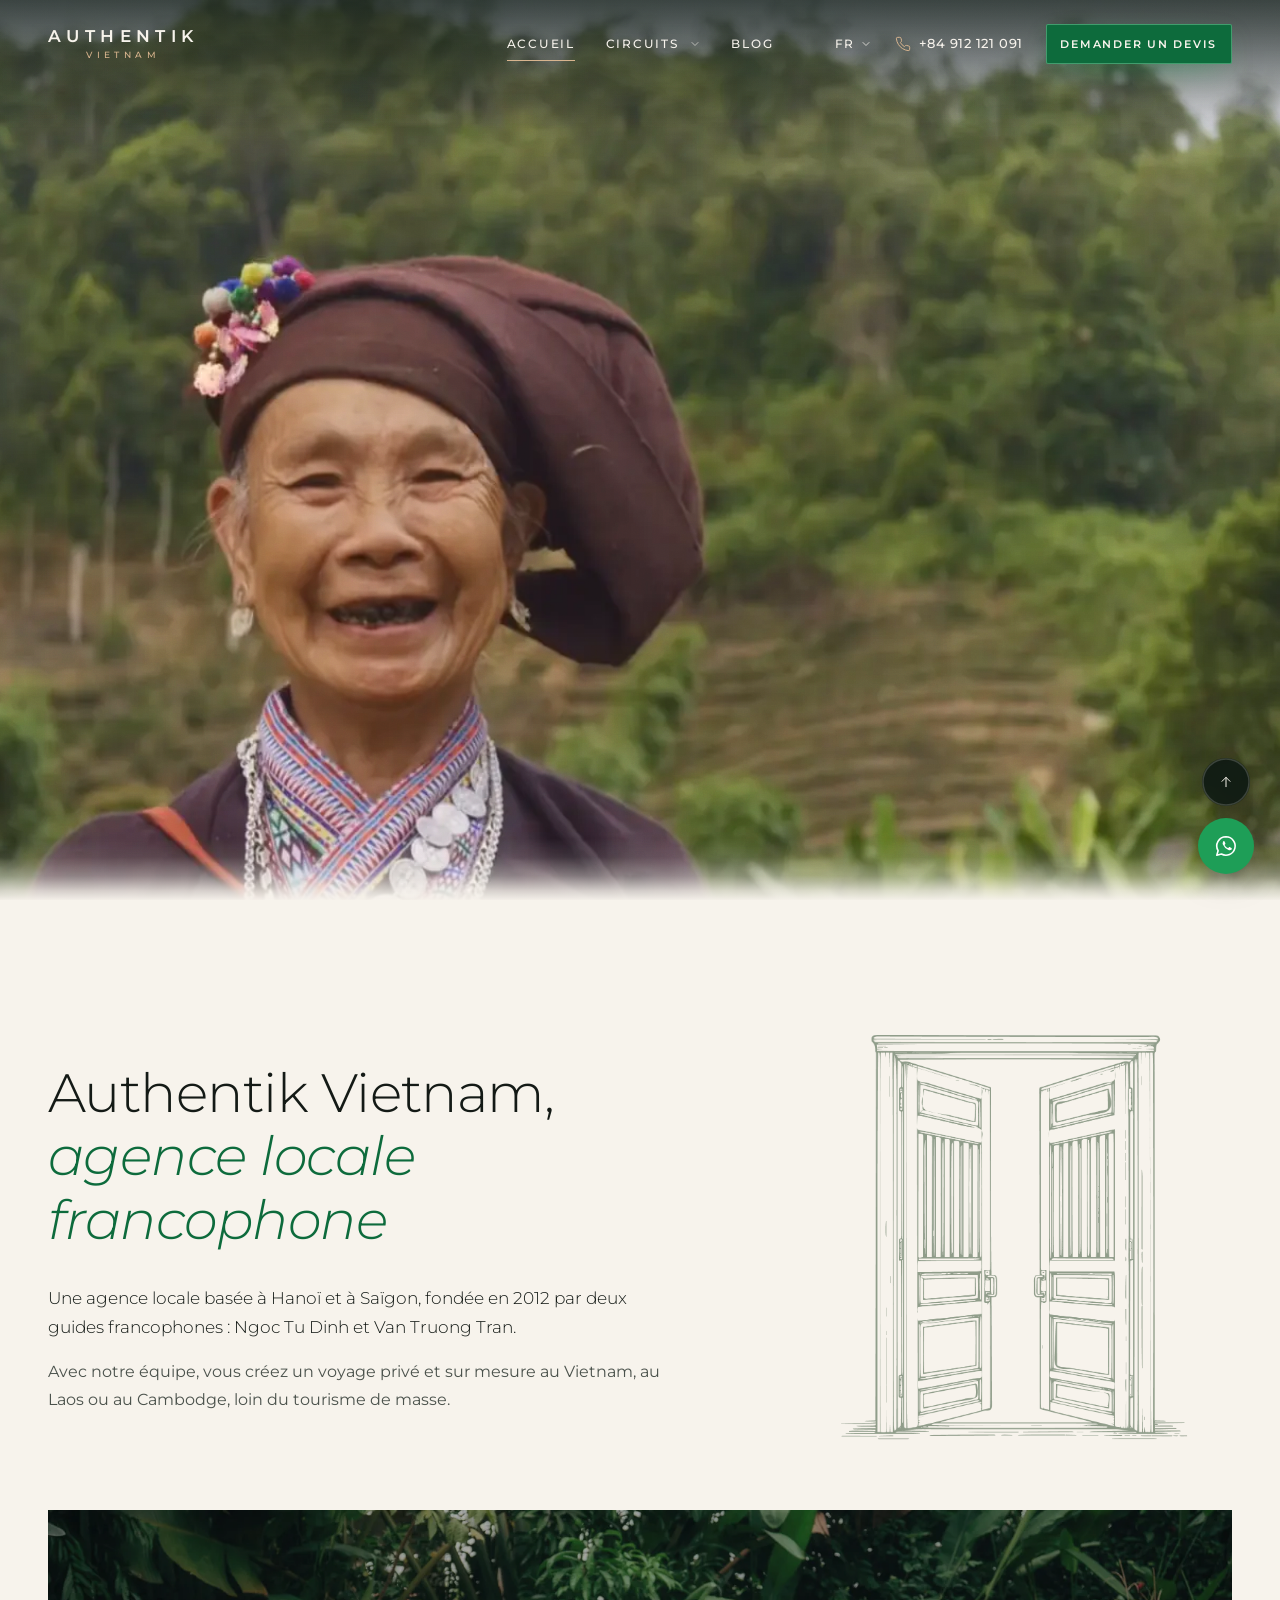
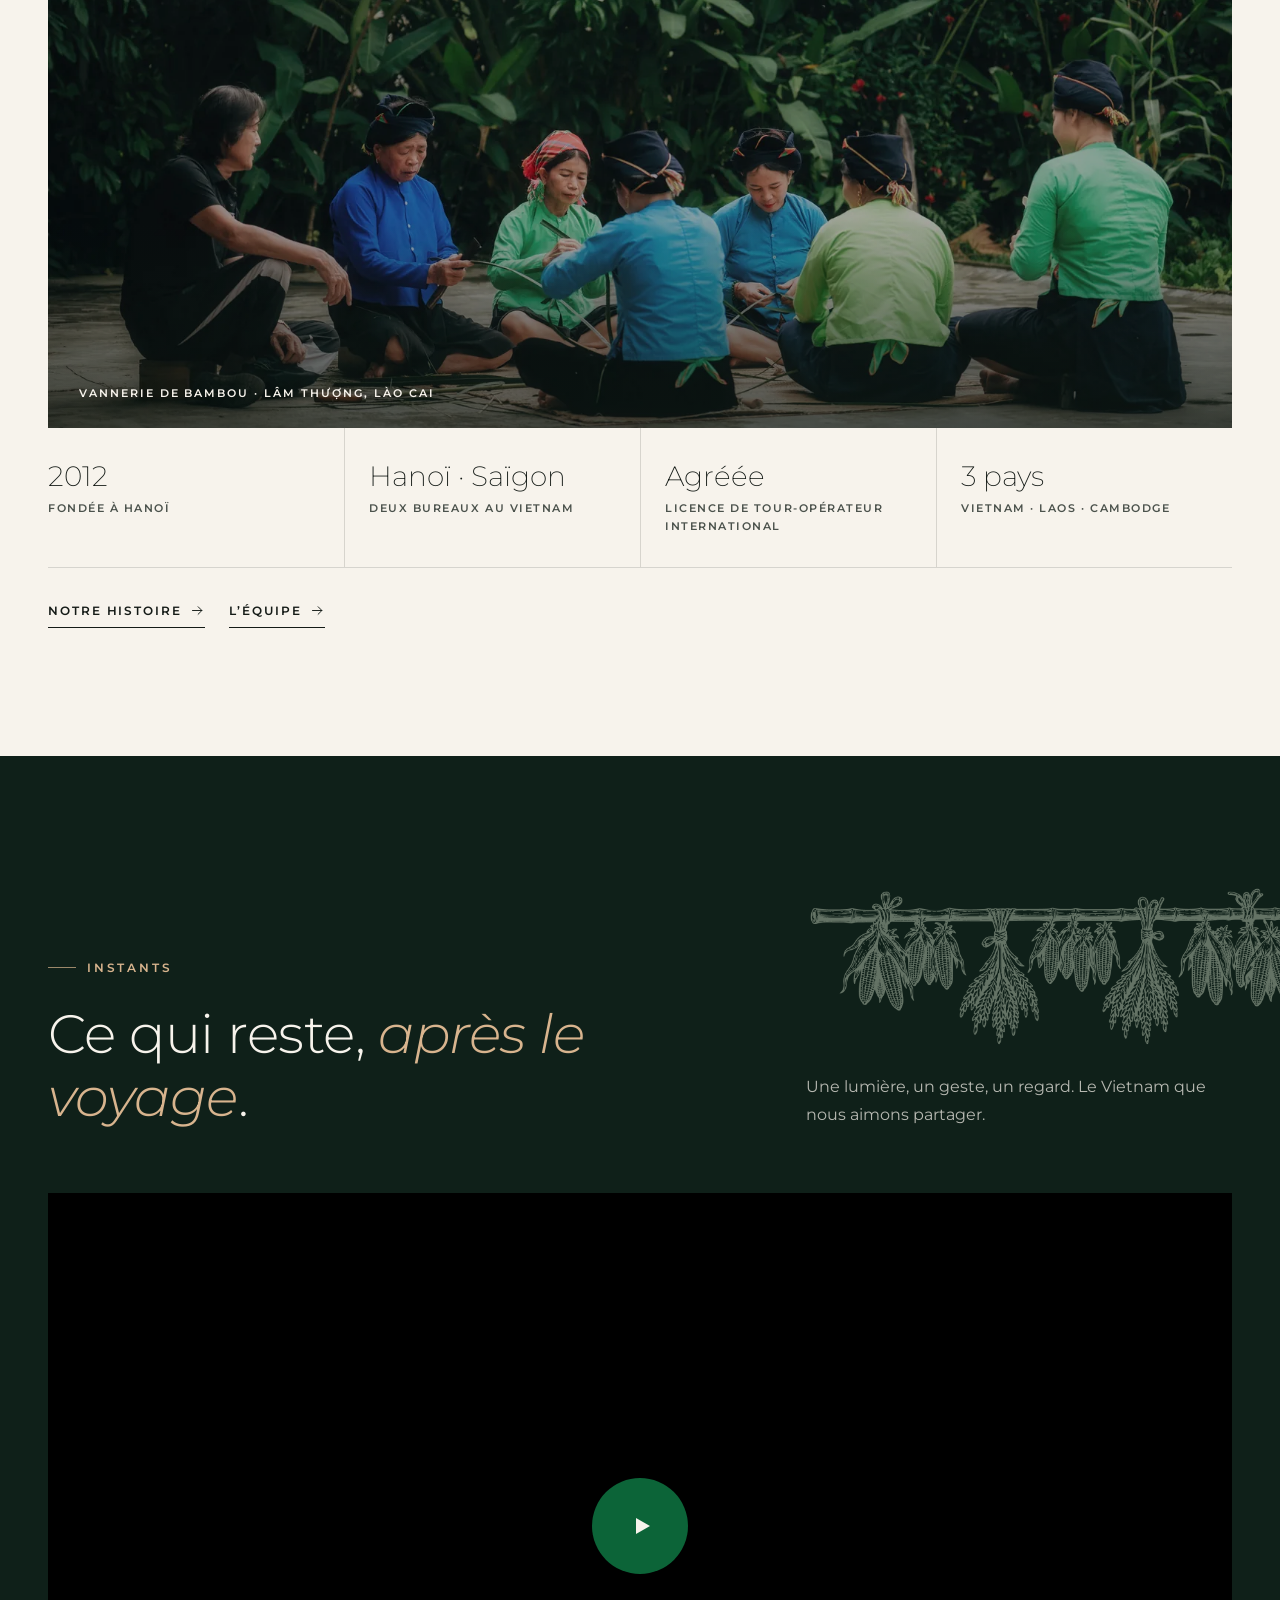
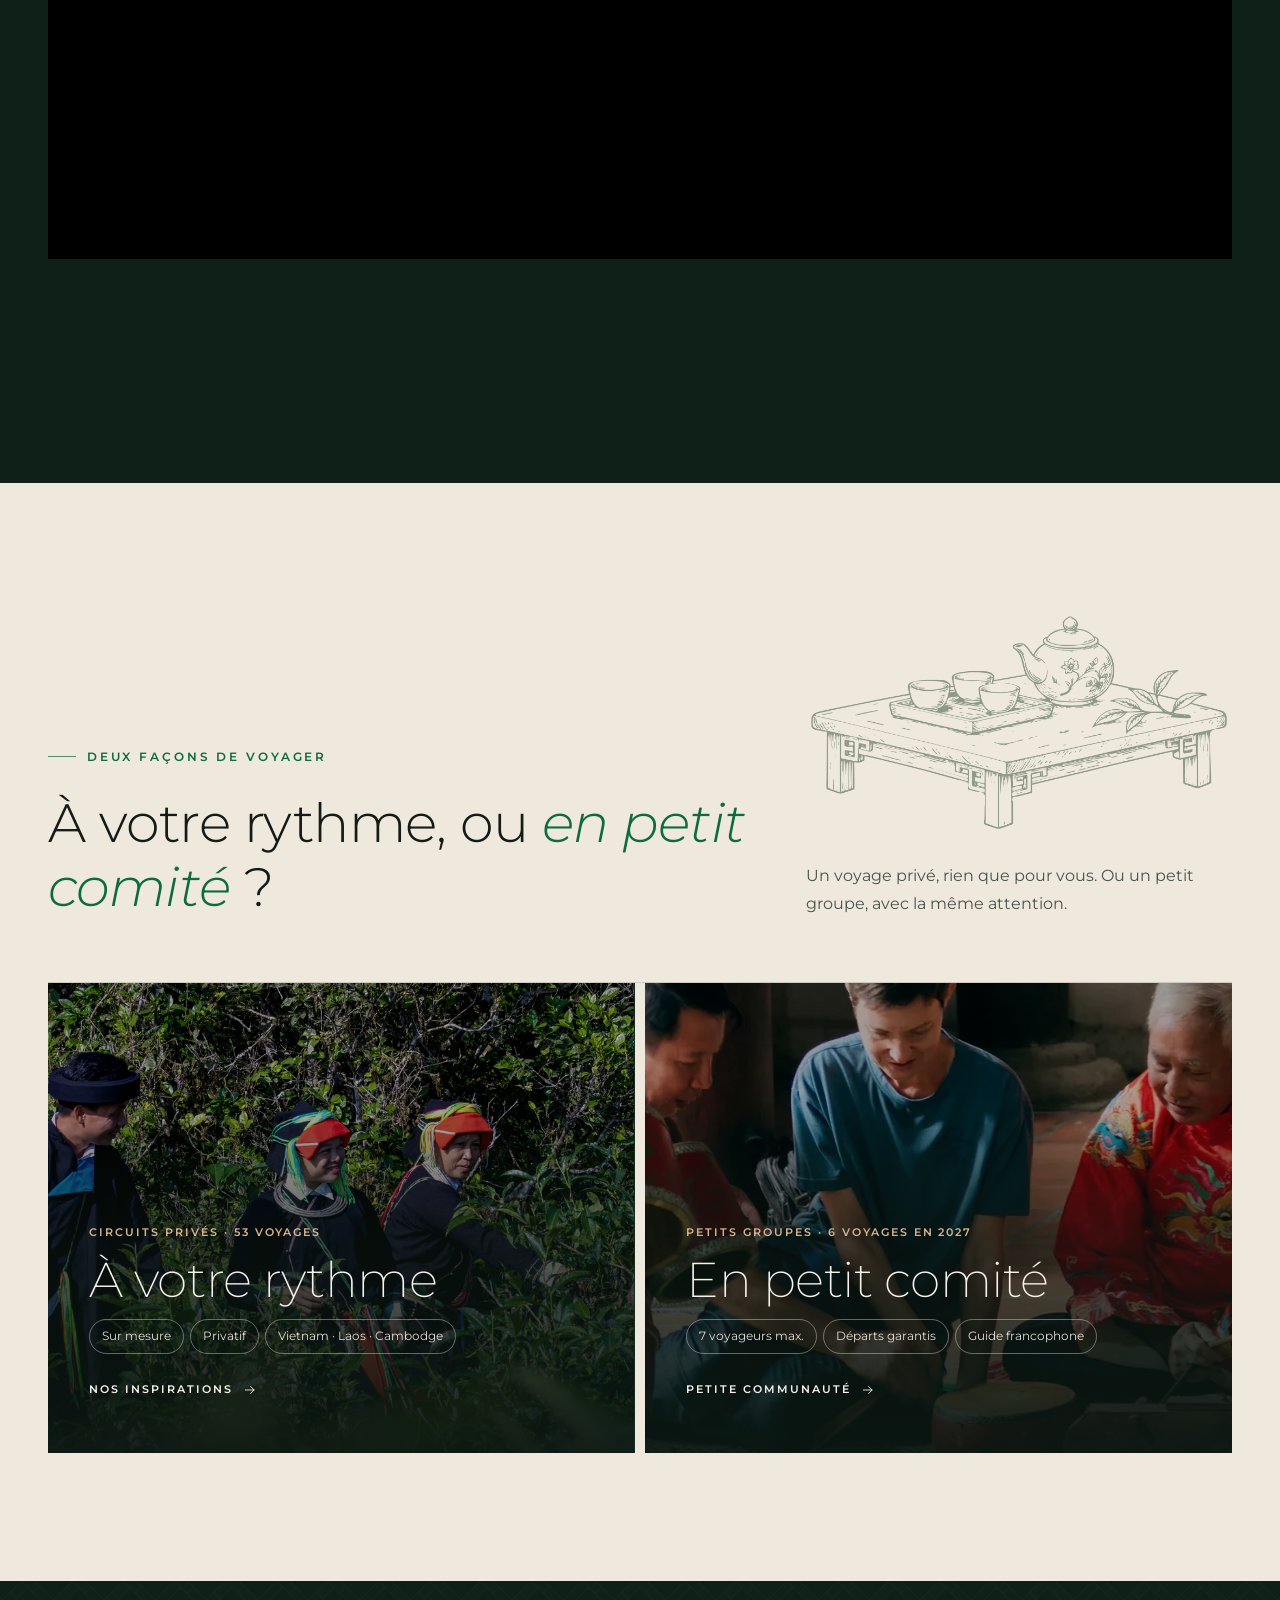
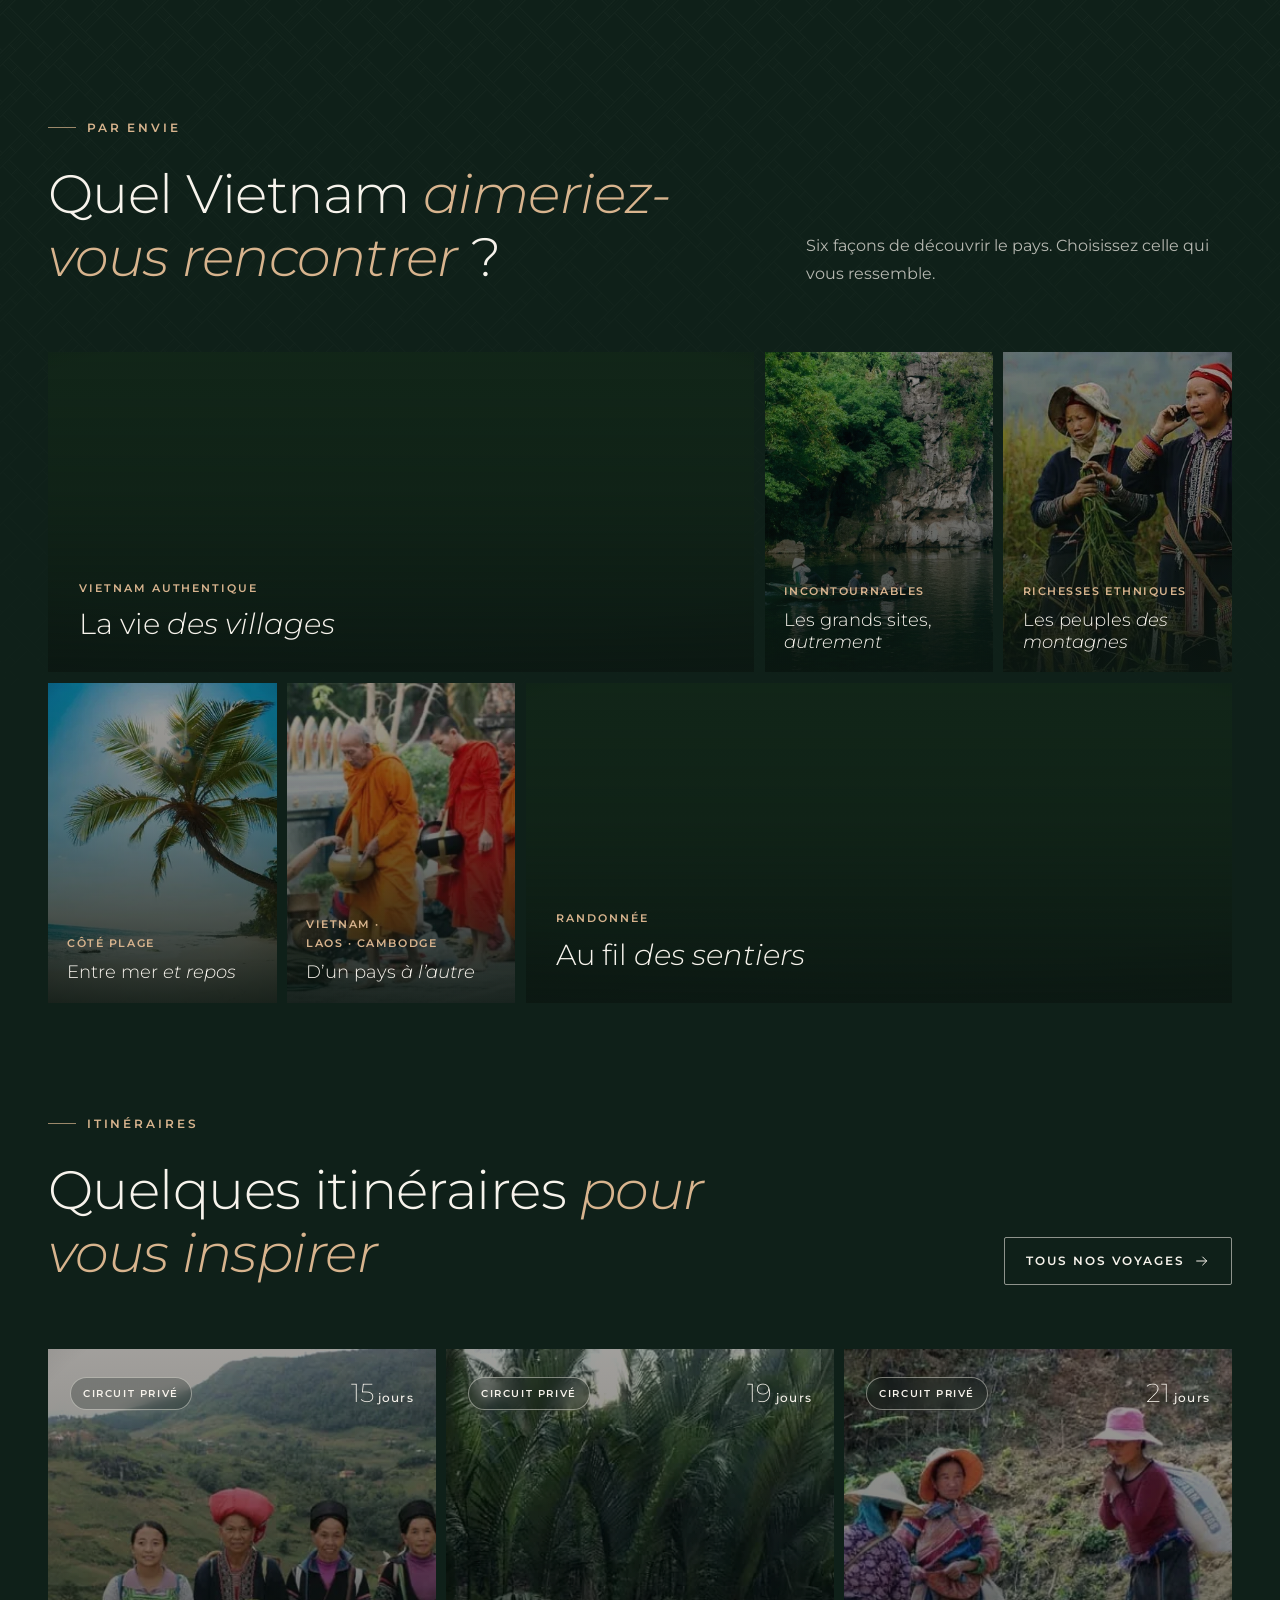
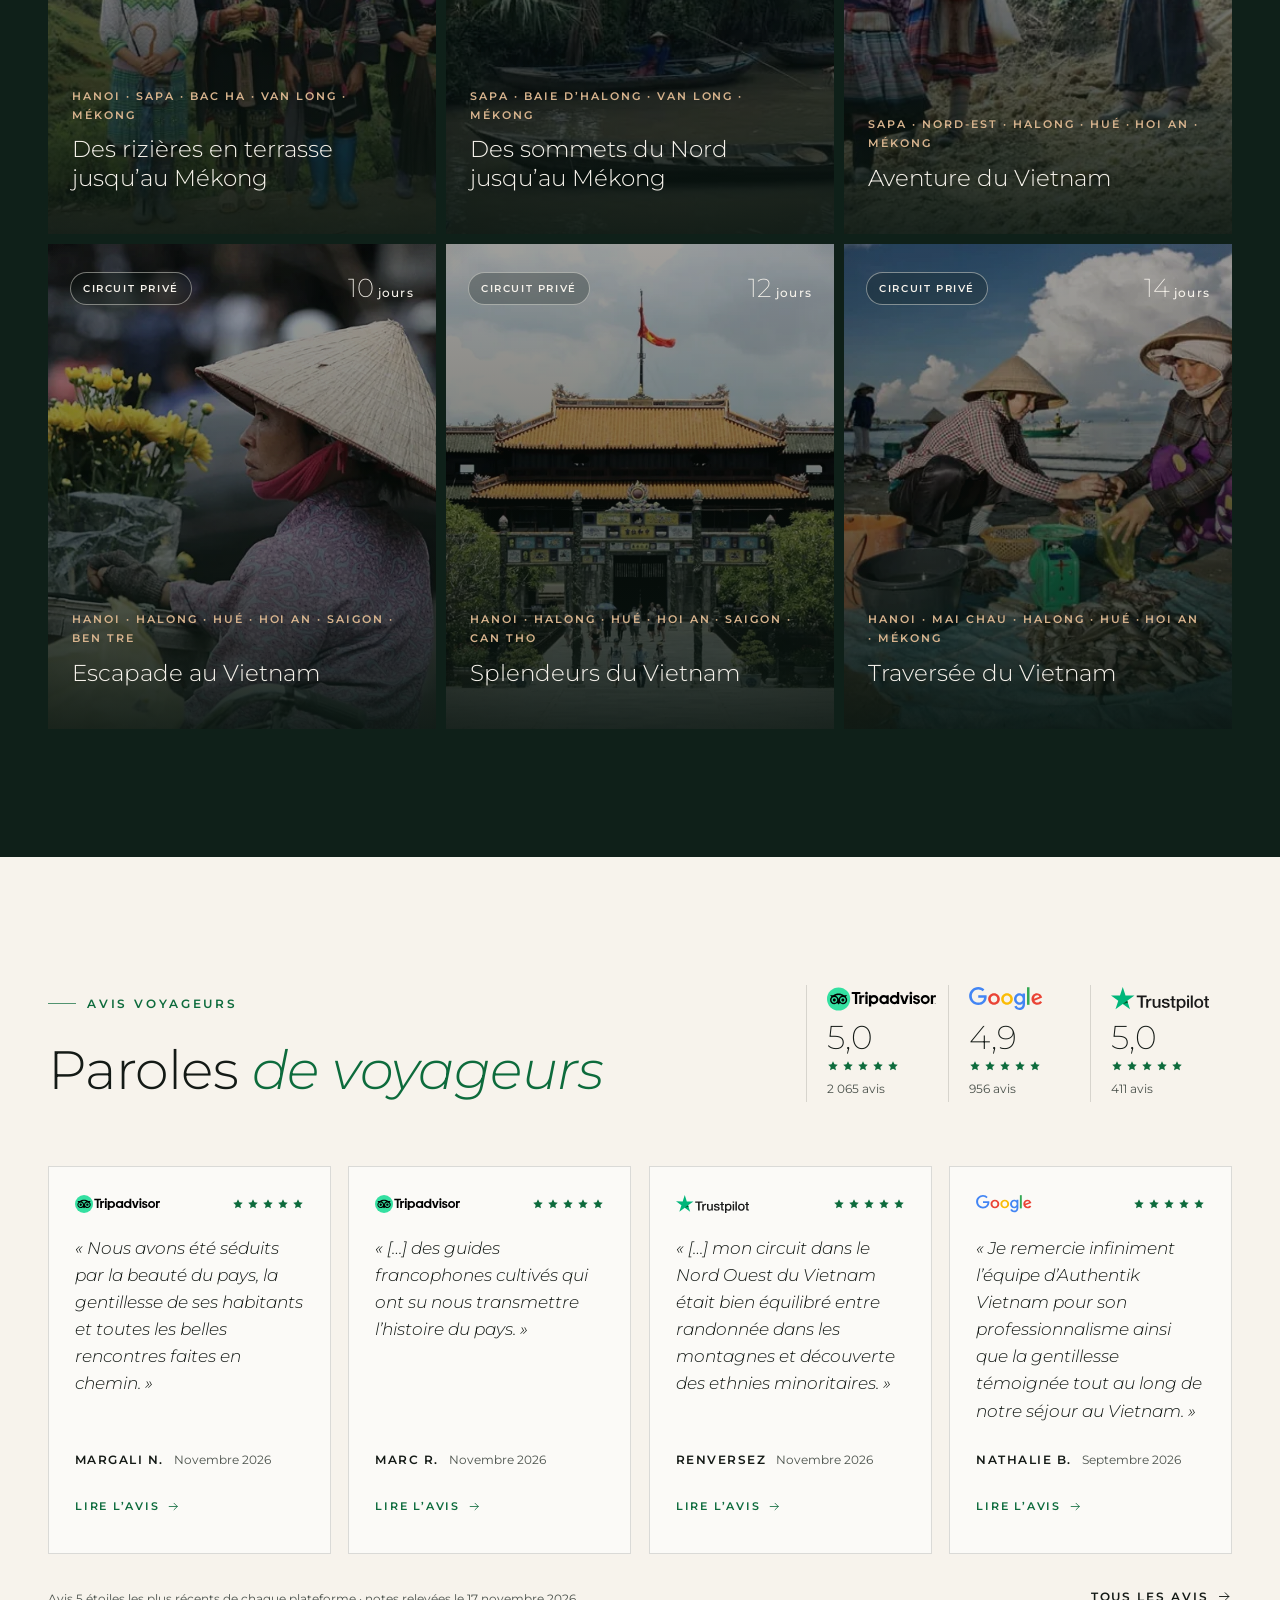
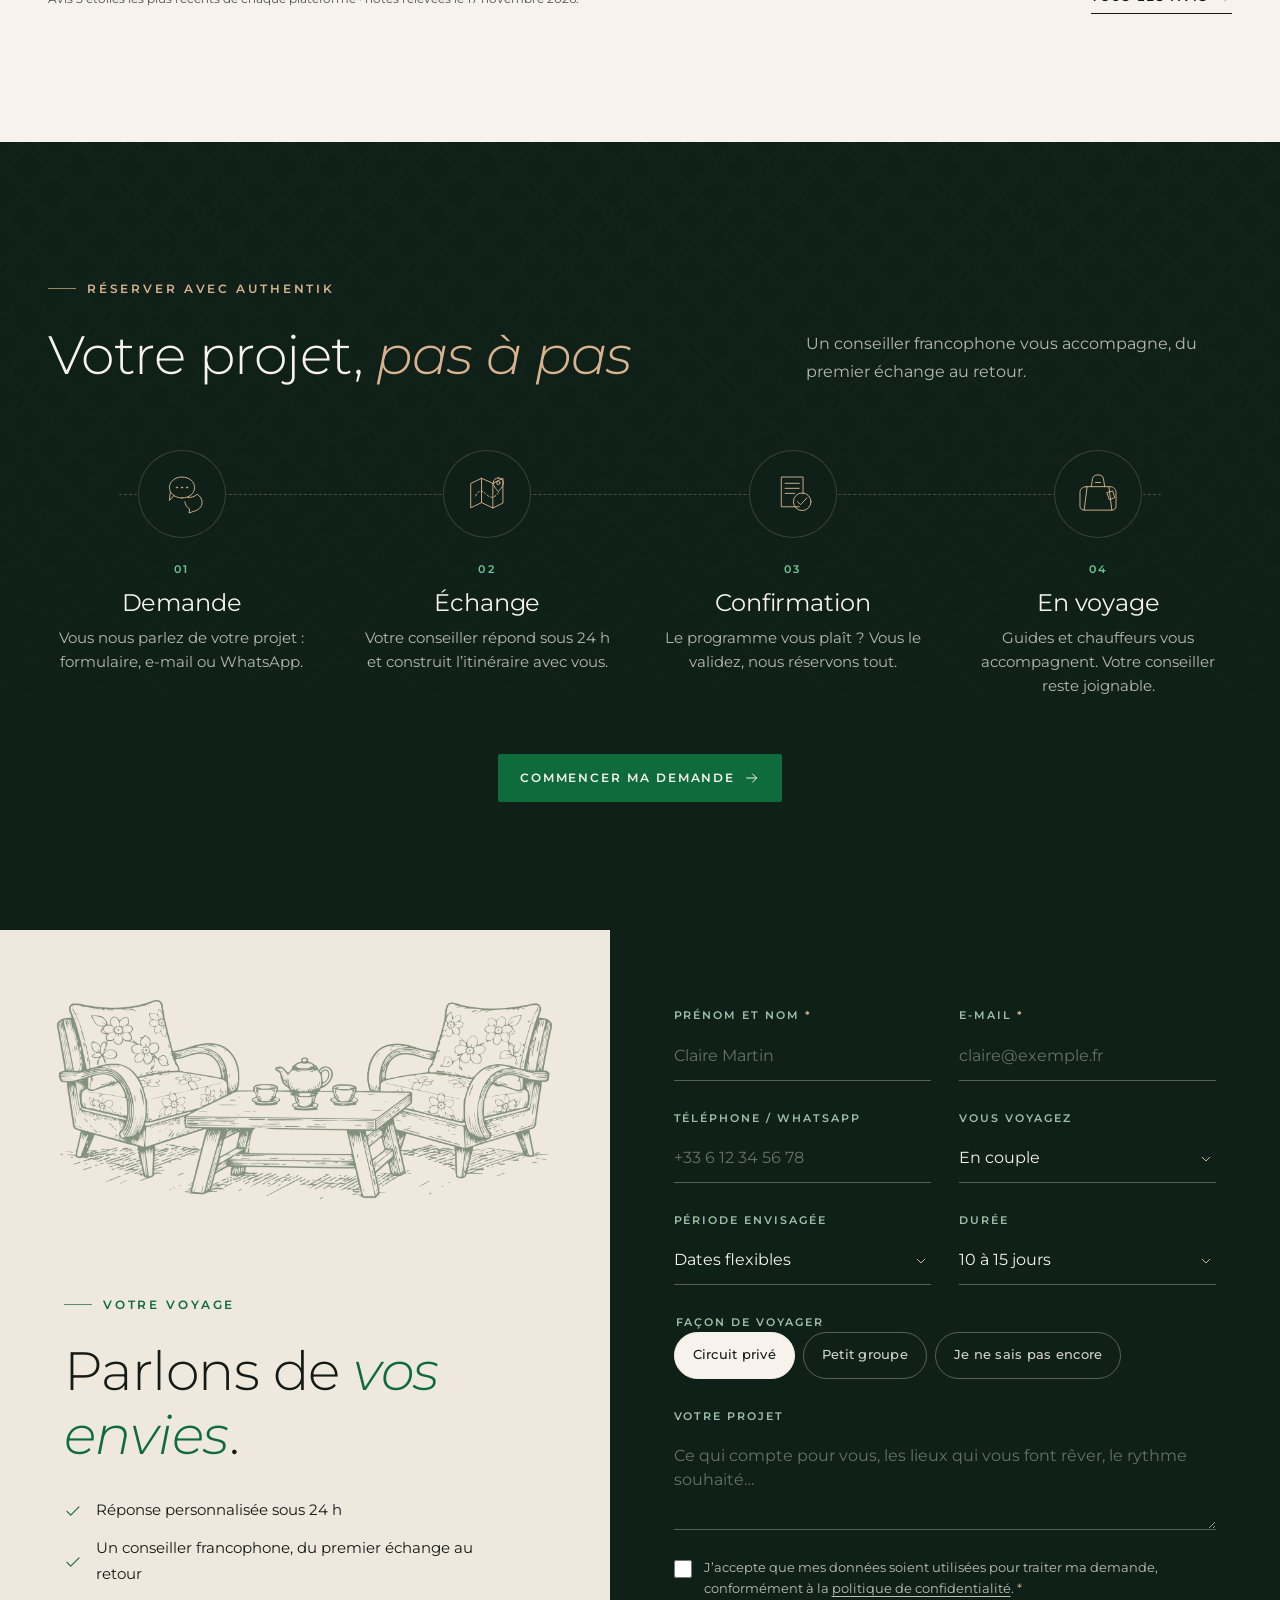
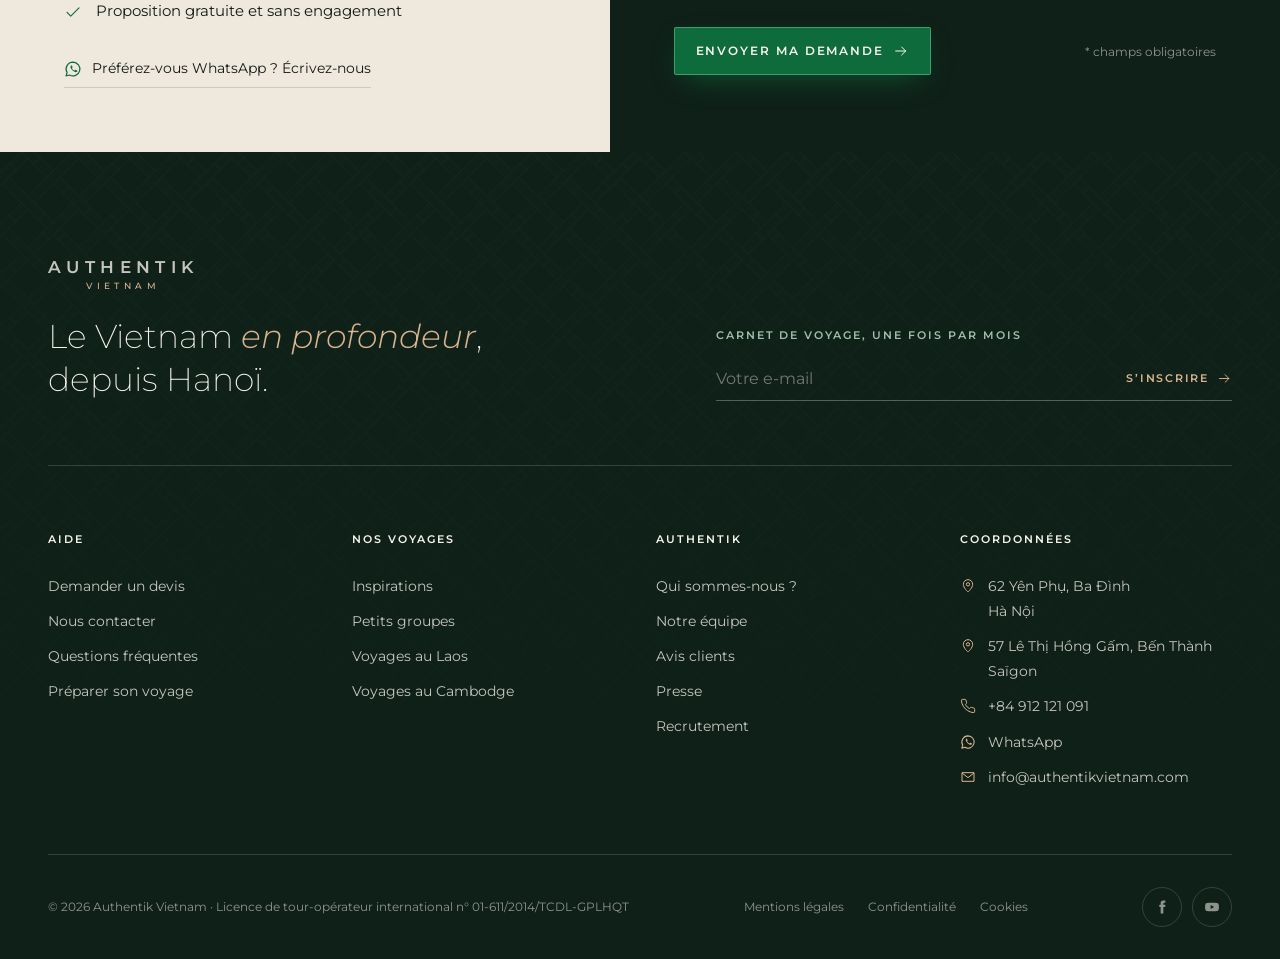
==== commit 15235b8d: "v1.10.1 – nền nan tre mới (ô 36px, 5%)" ====
--- a/index.html
+++ b/index.html
@@ -12,8 +12,8 @@
   <link rel="preconnect" href="https://fonts.googleapis.com">
   <link rel="preconnect" href="https://fonts.gstatic.com" crossorigin>
   <link href="https://fonts.googleapis.com/css2?family=Montserrat:ital,wght@0,200;0,300;0,400;0,500;0,600;0,700;1,200;1,300;1,400;1,500&display=swap" rel="stylesheet">
-  <link rel="stylesheet" href="assets/css/tokens.css?v=1.10">
-  <link rel="stylesheet" href="assets/css/main.css?v=1.10">
+  <link rel="stylesheet" href="assets/css/tokens.css?v=1.10.1">
+  <link rel="stylesheet" href="assets/css/main.css?v=1.10.1">
   <!-- @partial favicon : tự động chép từ _partials/favicon.html — KHÔNG sửa ở đây, sửa file đó rồi chạy sync_partials.py -->
   <link rel="icon" href="favicon.ico" sizes="32x32">
   <link rel="icon" href="assets/favicon/icon.svg" type="image/svg+xml">
@@ -629,6 +629,6 @@
 </div>
 <!-- @/partial footer -->
 
-<script src="assets/js/main.js?v=1.10" defer></script>
+<script src="assets/js/main.js?v=1.10.1" defer></script>
 </body>
 </html>
--- a/assets/css/main.css
+++ b/assets/css/main.css
@@ -1786,14 +1786,16 @@
   .pcard__logo { height: 16px; }
 }
 
-/* Nền nan tre — khối xanh thẫm chưa có hình nét (Par envie, Pas à pas, footer, trang Qui sommes-nous).
-   Ảnh: design-assets/authentik-bamboo-background-20261117/bamboo-lattice-fade (mờ dần từ trên xuống có sẵn trong ảnh),
-   nén lại 94 Ko → assets/img/texture/nan-tre.webp. Phủ toàn chiều ngang, nằm dưới chữ, không bắt chuột. */
+/* Nền nan tre — khối xanh thẫm chưa có hình nét (Par envie, Pas à pas, footer, khối « Pourquoi » trang Qui sommes-nous).
+   v1.10.1 : hình nét vẽ lại (SVG lặp liền mạch, 102 px = ô 36 px, nan 9 px, có đốt tre, đan trên/dưới xen kẽ),
+   độ đậm 5 %, mờ dần từ trên xuống trong ~820px đầu khối. Nằm dưới chữ, không bắt chuột. Nguồn sinh hình: tools/gen_bamboo.py */
 .bamboo { position: relative; isolation: isolate; }
 .bamboo::before {
   content: ""; position: absolute; inset: 0; z-index: -1; pointer-events: none;
-  background: url("../img/texture/nan-tre.webp") center top / max(100%, 1100px) auto no-repeat;
-  opacity: var(--bamboo-opacity, .6);
+  background: url("../img/texture/nan-tre.svg") 50% 0 / 102px 102px repeat;
+  opacity: var(--bamboo-opacity, .05);
+  -webkit-mask-image: linear-gradient(to bottom, #000 0, rgba(0,0,0,.6) 360px, transparent 820px);
+          mask-image: linear-gradient(to bottom, #000 0, rgba(0,0,0,.6) 360px, transparent 820px);
 }
 
 /* Chuyển tiếp mờ giữa ảnh / video đầu trang và khối bên dưới (giống phần video → chữ trên điện thoại).
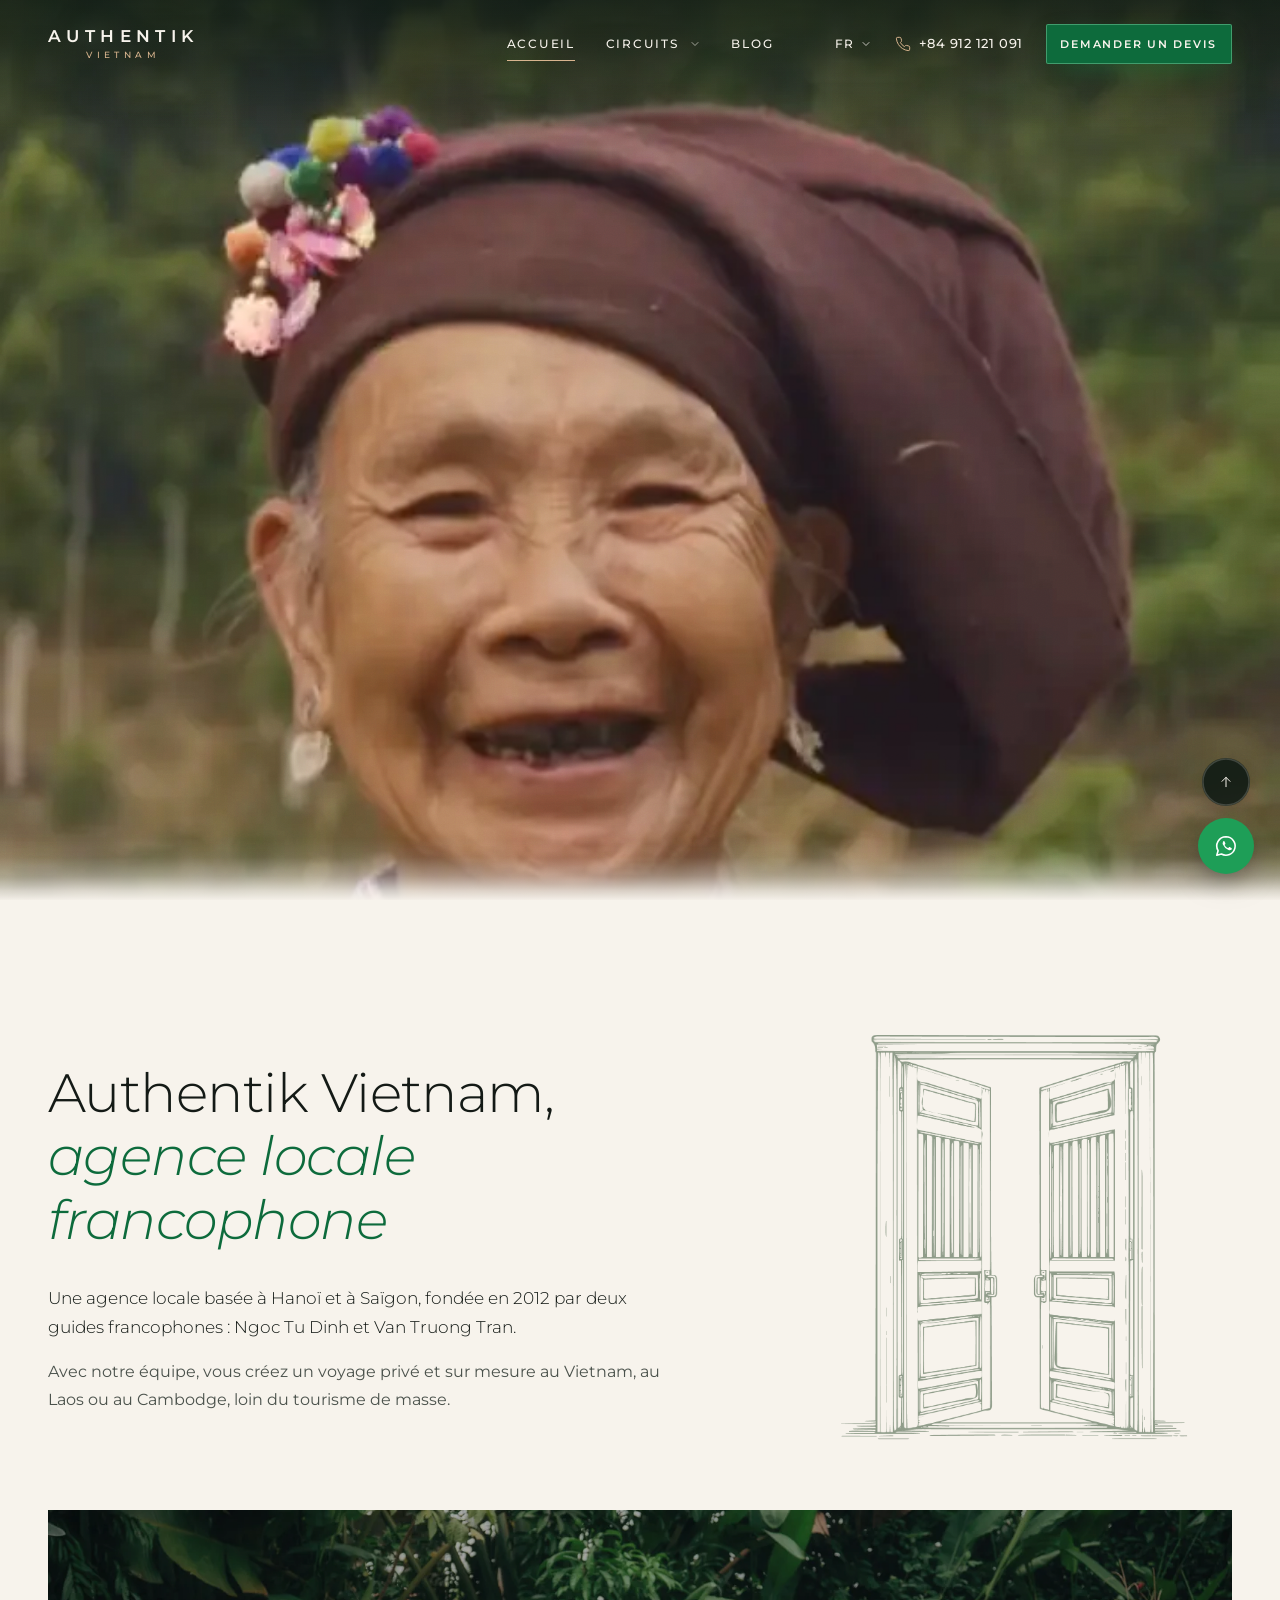
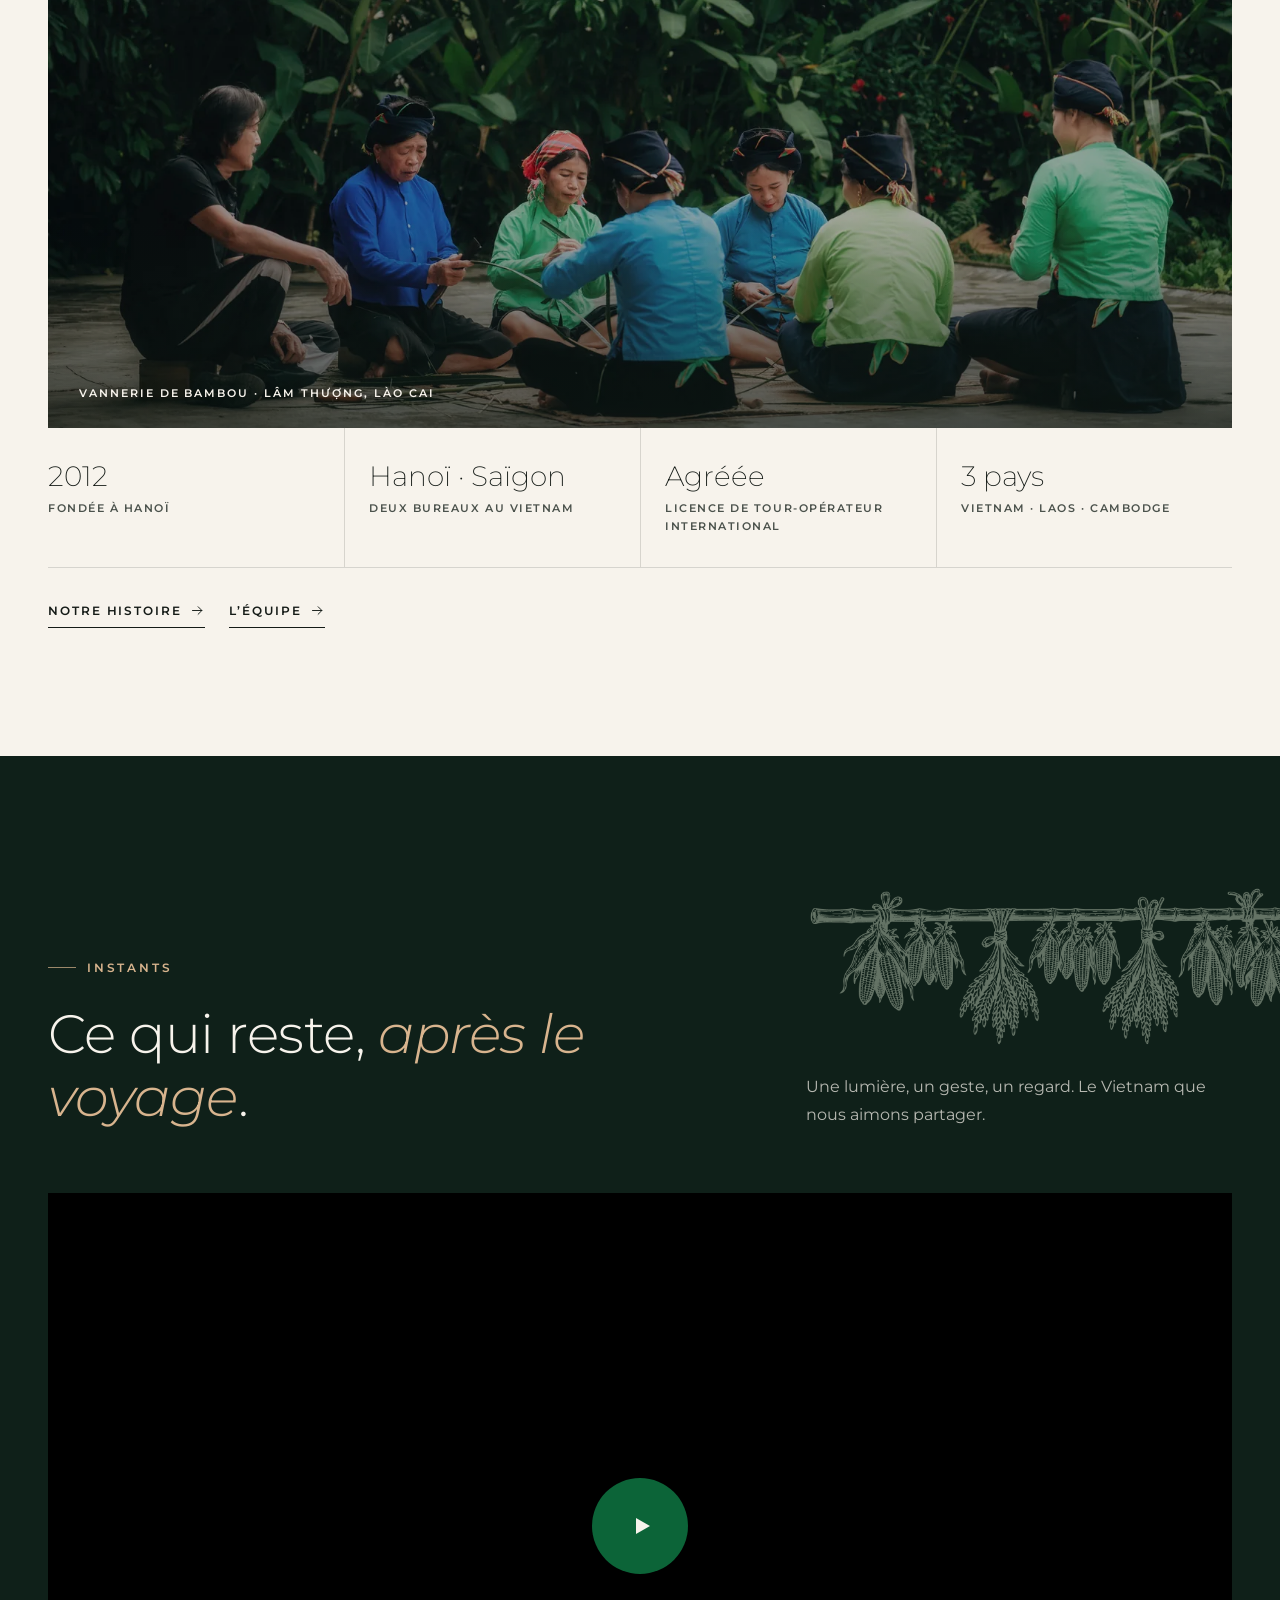
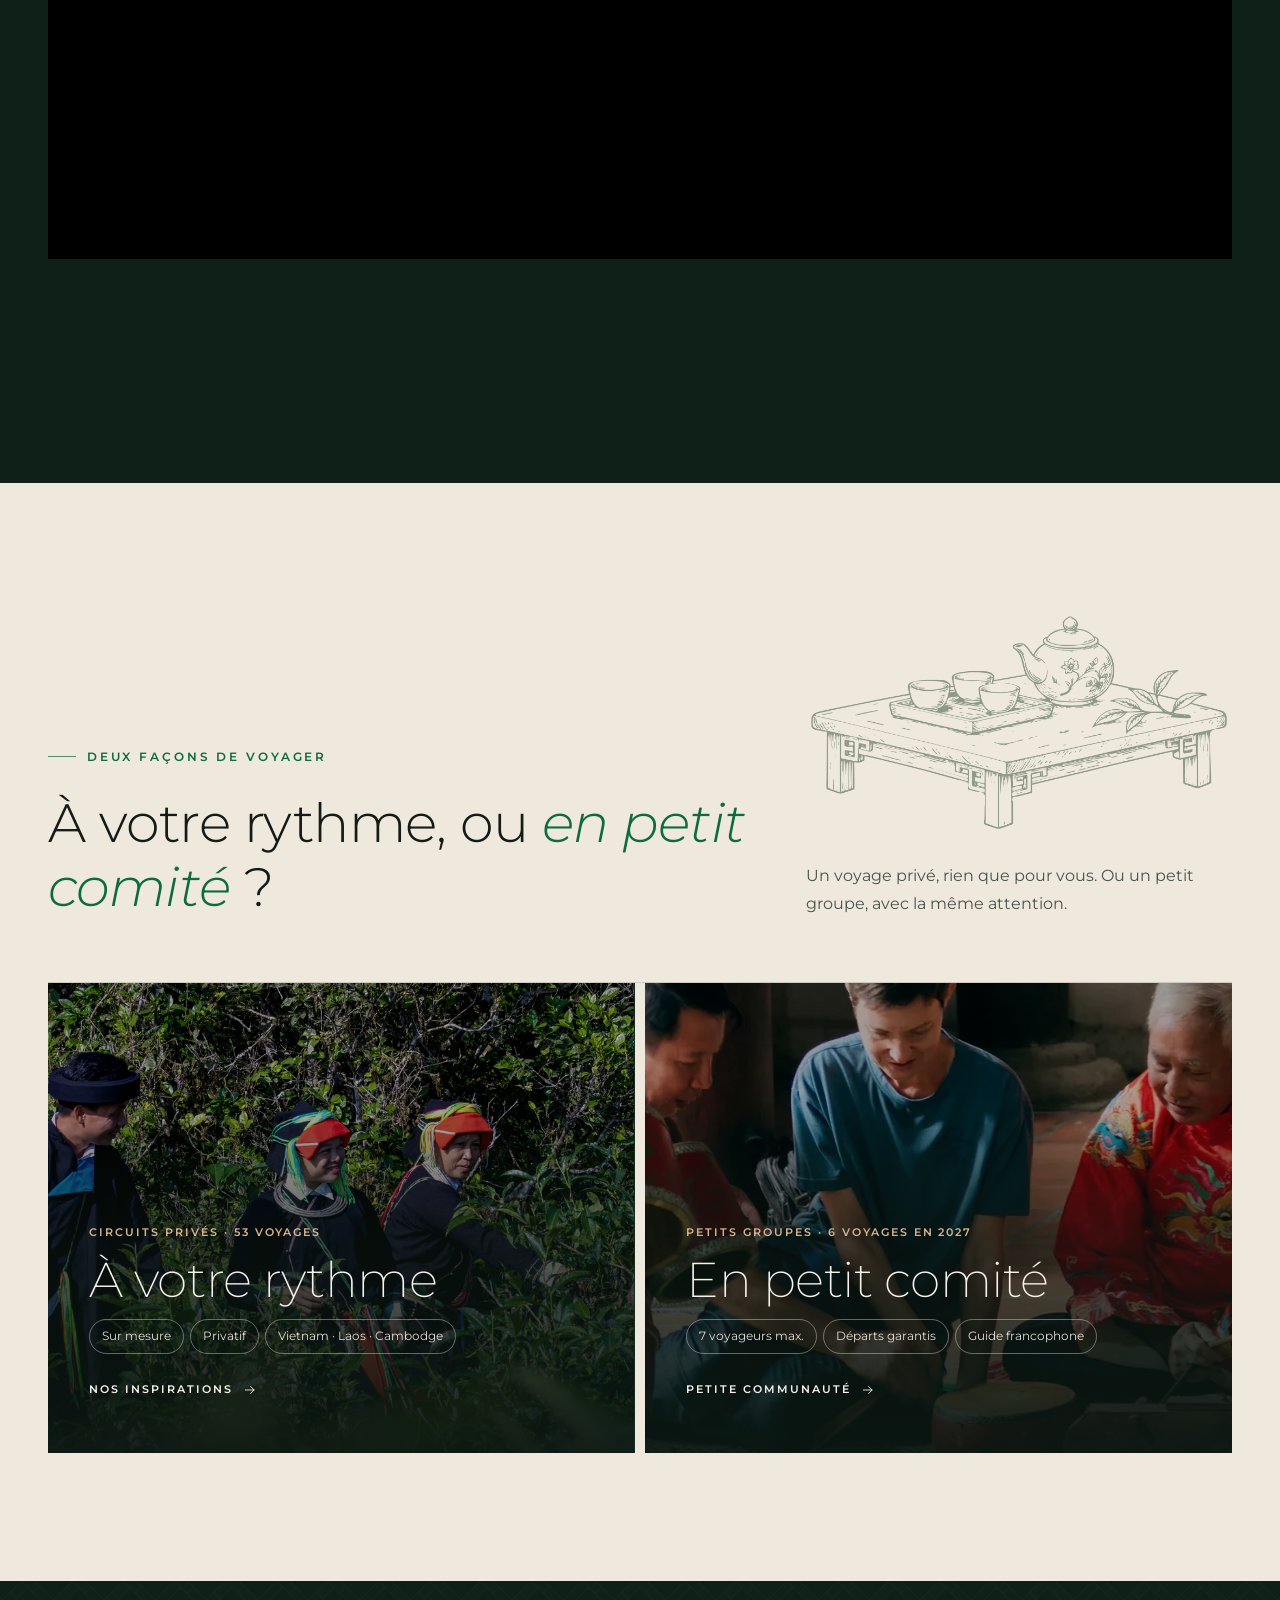
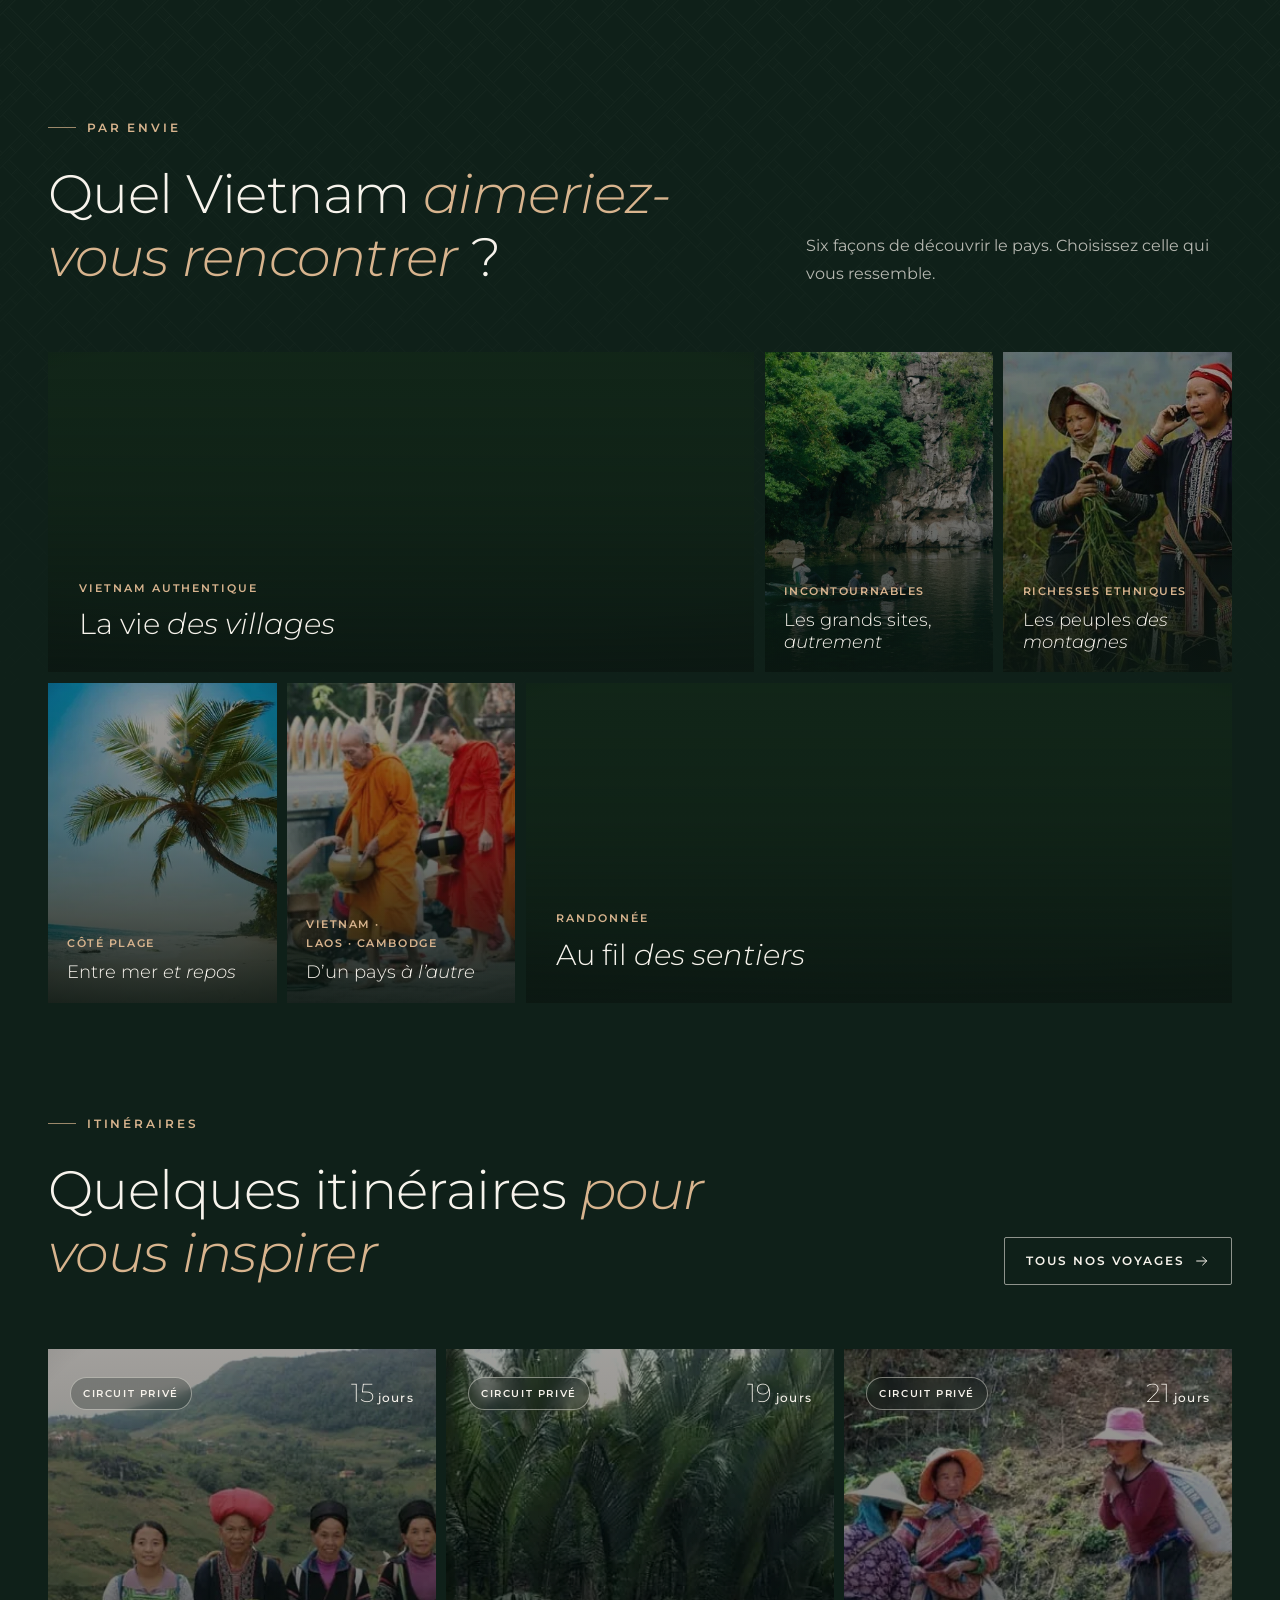
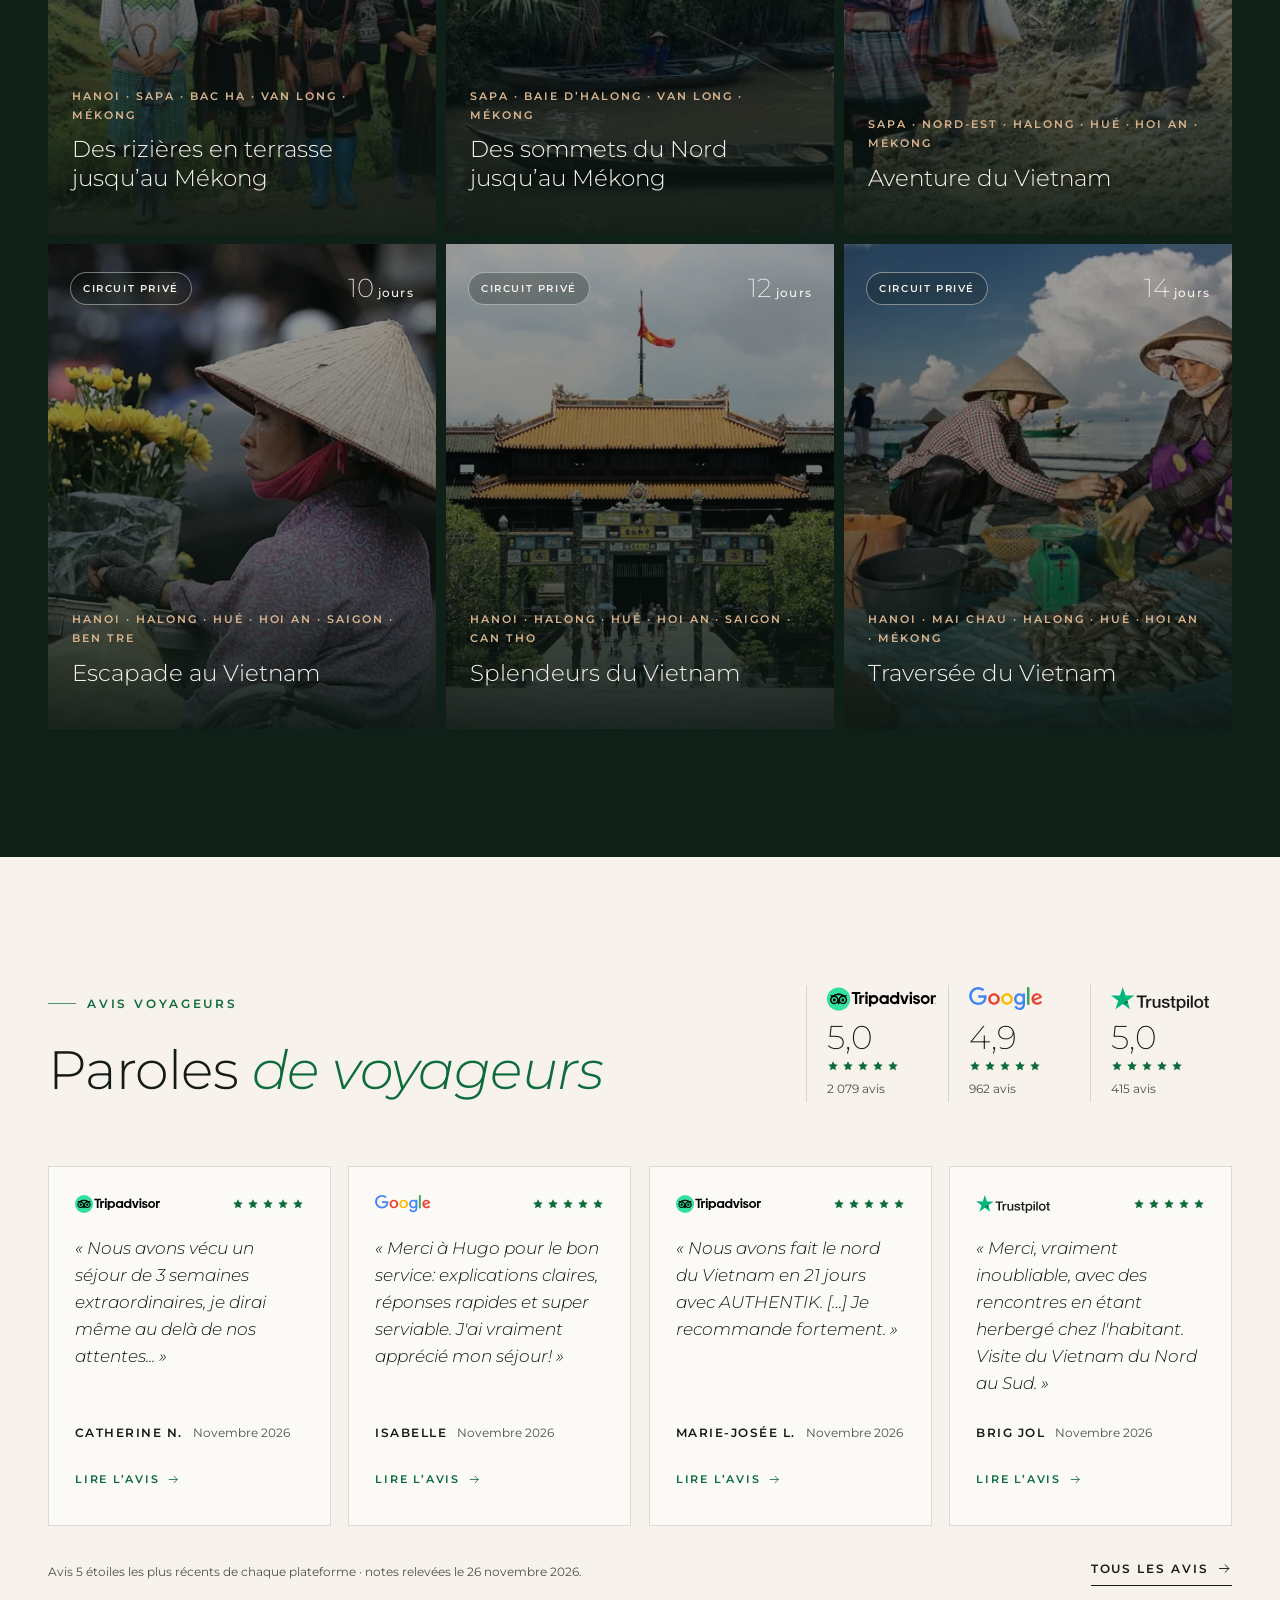
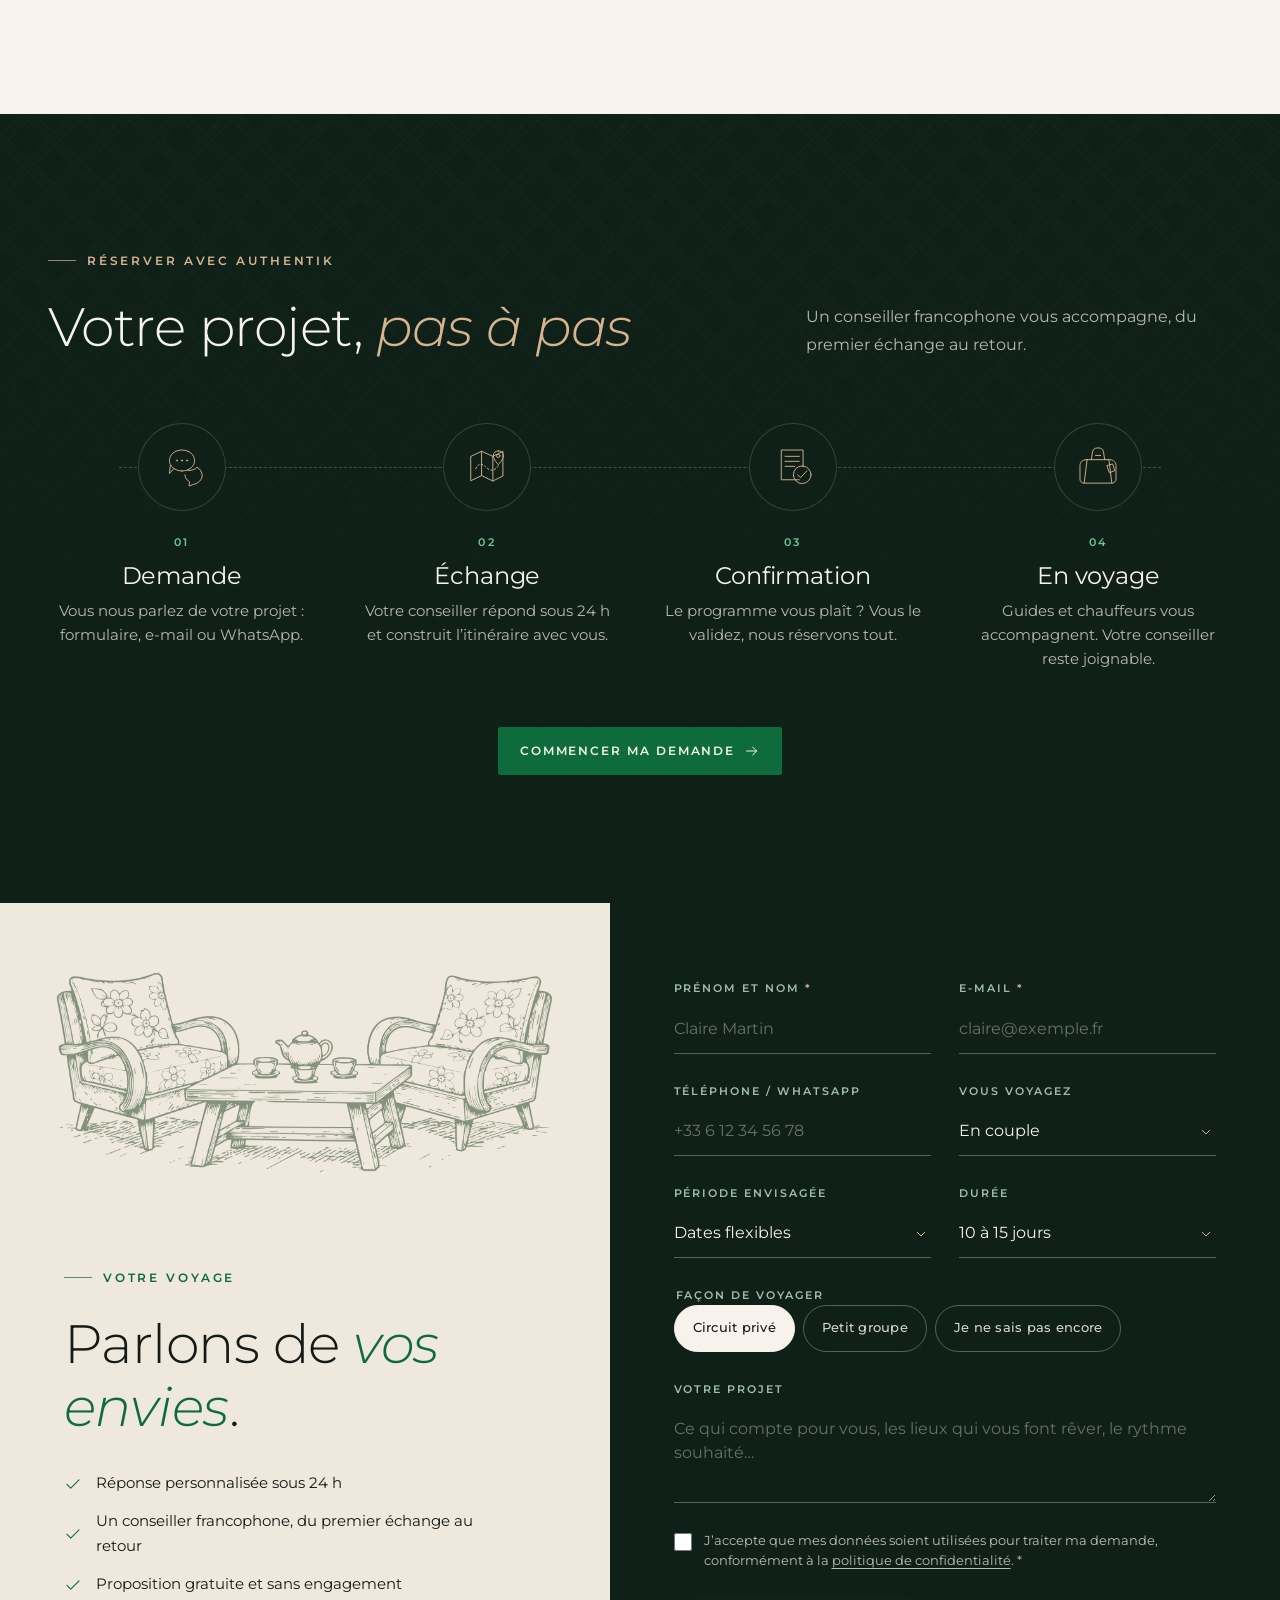
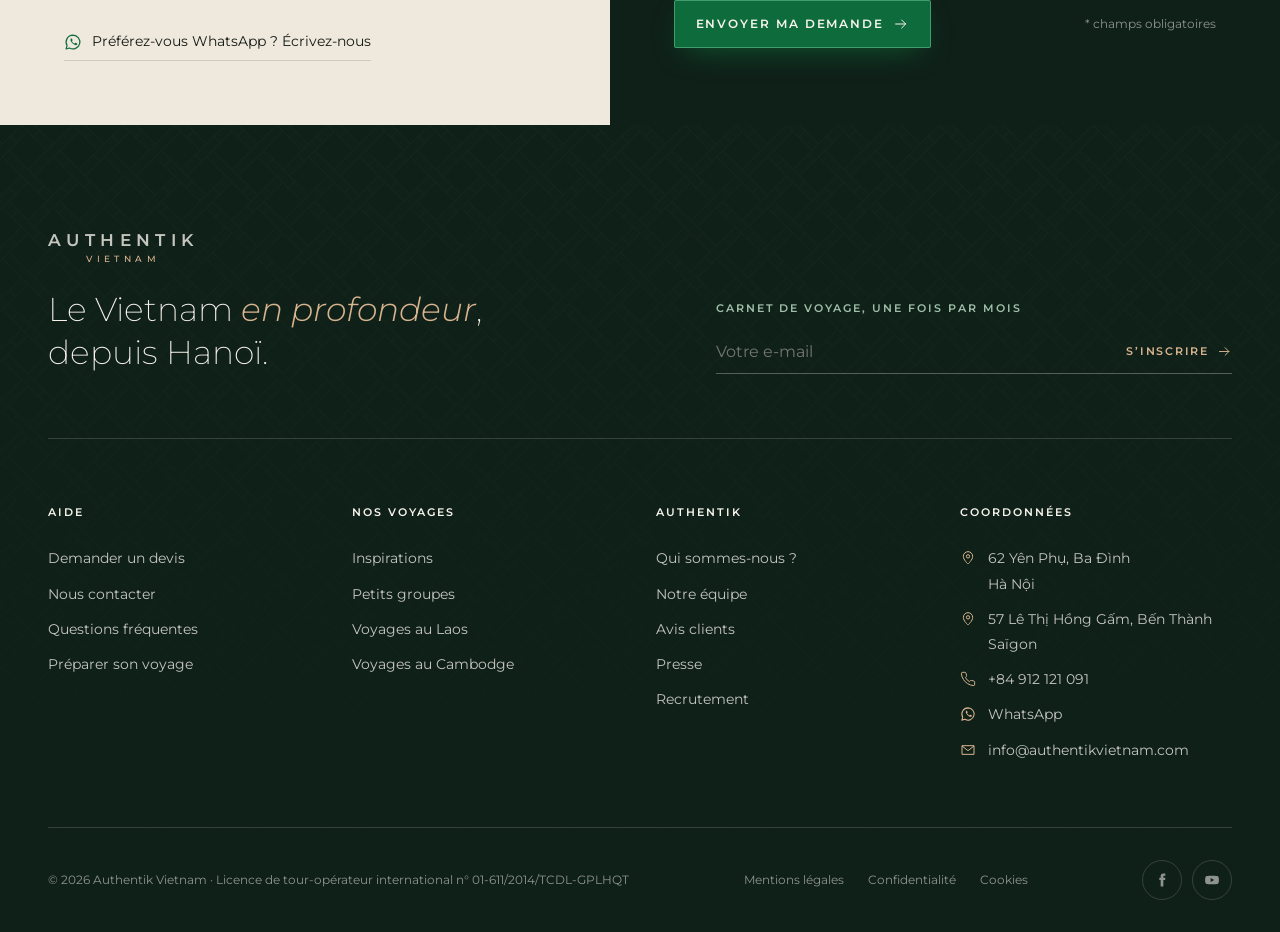
==== commit d88a42cc: "v1.11 – trang Avis clients + avis mới + nút nổi không che footer." ====
--- a/index.html
+++ b/index.html
@@ -12,8 +12,8 @@
   <link rel="preconnect" href="https://fonts.googleapis.com">
   <link rel="preconnect" href="https://fonts.gstatic.com" crossorigin>
   <link href="https://fonts.googleapis.com/css2?family=Montserrat:ital,wght@0,200;0,300;0,400;0,500;0,600;0,700;1,200;1,300;1,400;1,500&display=swap" rel="stylesheet">
-  <link rel="stylesheet" href="assets/css/tokens.css?v=1.10.1">
-  <link rel="stylesheet" href="assets/css/main.css?v=1.10.1">
+  <link rel="stylesheet" href="assets/css/tokens.css?v=1.11">
+  <link rel="stylesheet" href="assets/css/main.css?v=1.11">
   <!-- @partial favicon : tự động chép từ _partials/favicon.html — KHÔNG sửa ở đây, sửa file đó rồi chạy sync_partials.py -->
   <link rel="icon" href="favicon.ico" sizes="32x32">
   <link rel="icon" href="assets/favicon/icon.svg" type="image/svg+xml">
@@ -378,8 +378,9 @@
 
 <!-- =====================================================================
      6. PAROLES DE VOYAGEURS (v1.9) — nền sáng ivory · notes + 4 avis 5 étoiles les plus récents
-        Relevé 17/11/2026 : Tripadvisor 5,0 (2 065) · Google 4,9 (956) · Trustpilot 5,0 (411).
-        À automatiser plus tard (cron PHP 1×/jour → JSON : Google Business Profile API, Tripadvisor Content API, Trustpilot API).
+        Relevé tay 26/11/2026 (giống trang Avis clients) : Tripadvisor 5,0 (2 079) · Google 4,9 (962) · Trustpilot 5,0 (415).
+        4 avis lấy từ 12 avis của trang /avis-client (mới nhất, mỗi kênh ít nhất 1) ; trích ngắn nguyên văn, « […] » = đoạn lược bớt.
+        Tạm chưa dùng API (Nhung chốt 26/11) → cập nhật tay cùng lúc với trang Avis clients.
      ===================================================================== -->
 <section class="section section--paper paroles" id="avis">
   <div class="container">
@@ -389,40 +390,40 @@
         <h2 class="h2 reveal" data-delay="1" style="margin-top:1.5rem">Paroles <em>de voyageurs</em></h2>
       </div>
       <div class="ratings ratings--row reveal" data-delay="2">
-        <a class="rating" href="https://www.tripadvisor.fr/Attraction_Review-g293924-d11641267-Reviews-Authentik_Vietnam_Travel-Hanoi.html" target="_blank" rel="noopener"><img class="rating__logo" src="assets/img/logo/tripadvisor.svg" alt="Tripadvisor" width="113" height="24" loading="lazy" decoding="async"><b class="rating__num">5,0</b><span class="stars" aria-hidden="true"><svg><use href="#i-star"/></svg><svg><use href="#i-star"/></svg><svg><use href="#i-star"/></svg><svg><use href="#i-star"/></svg><svg><use href="#i-star"/></svg></span><span class="rating__count">2 065 avis</span></a>
-        <a class="rating" href="https://www.google.com/maps/search/?api=1&amp;query=Authentik%20Vietnam%2062%20Y%C3%AAn%20Ph%E1%BB%A5%20H%C3%A0%20N%E1%BB%99i" target="_blank" rel="noopener"><img class="rating__logo" src="assets/img/logo/google.svg" alt="Google" width="74" height="24" loading="lazy" decoding="async"><b class="rating__num">4,9</b><span class="stars" aria-hidden="true"><svg><use href="#i-star"/></svg><svg><use href="#i-star"/></svg><svg><use href="#i-star"/></svg><svg><use href="#i-star"/></svg><svg><use href="#i-star"/></svg></span><span class="rating__count">956 avis</span></a>
-        <a class="rating" href="https://fr.trustpilot.com/review/authentikvietnam.com" target="_blank" rel="noopener"><img class="rating__logo" src="assets/img/logo/trustpilot.svg" alt="Trustpilot" width="98" height="24" loading="lazy" decoding="async"><b class="rating__num">5,0</b><span class="stars" aria-hidden="true"><svg><use href="#i-star"/></svg><svg><use href="#i-star"/></svg><svg><use href="#i-star"/></svg><svg><use href="#i-star"/></svg><svg><use href="#i-star"/></svg></span><span class="rating__count">411 avis</span></a>
+        <a class="rating" href="https://www.tripadvisor.fr/Attraction_Review-g293924-d11641267-Reviews-Authentik_Vietnam_Travel-Hanoi.html" target="_blank" rel="noopener"><img class="rating__logo" src="assets/img/logo/tripadvisor.svg" alt="Tripadvisor" width="113" height="24" loading="lazy" decoding="async"><b class="rating__num">5,0</b><span class="stars" aria-hidden="true"><svg><use href="#i-star"/></svg><svg><use href="#i-star"/></svg><svg><use href="#i-star"/></svg><svg><use href="#i-star"/></svg><svg><use href="#i-star"/></svg></span><span class="rating__count">2 079 avis</span></a>
+        <a class="rating" href="https://www.google.com/maps?cid=1341434872081713468" target="_blank" rel="noopener"><img class="rating__logo" src="assets/img/logo/google.svg" alt="Google" width="74" height="24" loading="lazy" decoding="async"><b class="rating__num">4,9</b><span class="stars" aria-hidden="true"><svg><use href="#i-star"/></svg><svg><use href="#i-star"/></svg><svg><use href="#i-star"/></svg><svg><use href="#i-star"/></svg><svg><use href="#i-star"/></svg></span><span class="rating__count">962 avis</span></a>
+        <a class="rating" href="https://fr.trustpilot.com/review/authentikvietnam.com" target="_blank" rel="noopener"><img class="rating__logo" src="assets/img/logo/trustpilot.svg" alt="Trustpilot" width="98" height="24" loading="lazy" decoding="async"><b class="rating__num">5,0</b><span class="stars" aria-hidden="true"><svg><use href="#i-star"/></svg><svg><use href="#i-star"/></svg><svg><use href="#i-star"/></svg><svg><use href="#i-star"/></svg><svg><use href="#i-star"/></svg></span><span class="rating__count">415 avis</span></a>
       </div>
     </div>
     <ul class="pcards swipe">
       <li class="pcard reveal">
         <div class="pcard__top"><img class="pcard__logo" src="assets/img/logo/tripadvisor.svg" alt="Tripadvisor" width="113" height="24" loading="lazy" decoding="async"><span class="stars" aria-hidden="true"><svg><use href="#i-star"/></svg><svg><use href="#i-star"/></svg><svg><use href="#i-star"/></svg><svg><use href="#i-star"/></svg><svg><use href="#i-star"/></svg></span></div>
-        <blockquote>« Nous avons été séduits par la beauté du pays, la gentillesse de ses habitants et toutes les belles rencontres faites en chemin. »</blockquote>
-        <p class="pcard__who"><b>Margali N.</b><span>Novembre 2026</span></p>
-        <a class="pcard__link" href="https://www.tripadvisor.fr/Attraction_Review-g293924-d11641267-Reviews-Authentik_Vietnam_Travel-Hanoi.html" target="_blank" rel="noopener">Lire l’avis <svg><use href="#i-arrow"/></svg></a>
+        <blockquote>« Nous avons vécu un séjour de 3 semaines extraordinaires, je dirai même au delà de nos attentes... »</blockquote>
+        <p class="pcard__who"><b>Catherine N.</b><span>Novembre 2026</span></p>
+        <a class="pcard__link" href="https://www.tripadvisor.fr/ShowUserReviews-g293924-d11641267-r1086614908-Authentik_Vietnam_Travel-Hanoi.html" target="_blank" rel="noopener">Lire l’avis <svg><use href="#i-arrow"/></svg></a>
       </li>
       <li class="pcard reveal" data-delay="1">
-        <div class="pcard__top"><img class="pcard__logo" src="assets/img/logo/tripadvisor.svg" alt="Tripadvisor" width="113" height="24" loading="lazy" decoding="async"><span class="stars" aria-hidden="true"><svg><use href="#i-star"/></svg><svg><use href="#i-star"/></svg><svg><use href="#i-star"/></svg><svg><use href="#i-star"/></svg><svg><use href="#i-star"/></svg></span></div>
-        <blockquote>« […] des guides francophones cultivés qui ont su nous transmettre l’histoire du pays. »</blockquote>
-        <p class="pcard__who"><b>Marc R.</b><span>Novembre 2026</span></p>
-        <a class="pcard__link" href="https://www.tripadvisor.fr/Attraction_Review-g293924-d11641267-Reviews-Authentik_Vietnam_Travel-Hanoi.html" target="_blank" rel="noopener">Lire l’avis <svg><use href="#i-arrow"/></svg></a>
+        <div class="pcard__top"><img class="pcard__logo" src="assets/img/logo/google.svg" alt="Google" width="74" height="24" loading="lazy" decoding="async"><span class="stars" aria-hidden="true"><svg><use href="#i-star"/></svg><svg><use href="#i-star"/></svg><svg><use href="#i-star"/></svg><svg><use href="#i-star"/></svg><svg><use href="#i-star"/></svg></span></div>
+        <blockquote>« Merci à Hugo pour le bon service: explications claires, réponses rapides et super serviable. J'ai vraiment apprécié mon séjour! »</blockquote>
+        <p class="pcard__who"><b>Isabelle</b><span>Novembre 2026</span></p>
+        <a class="pcard__link" href="https://www.google.com/maps?cid=1341434872081713468" target="_blank" rel="noopener">Lire l’avis <svg><use href="#i-arrow"/></svg></a>
       </li>
       <li class="pcard reveal" data-delay="2">
-        <div class="pcard__top"><img class="pcard__logo" src="assets/img/logo/trustpilot.svg" alt="Trustpilot" width="98" height="24" loading="lazy" decoding="async"><span class="stars" aria-hidden="true"><svg><use href="#i-star"/></svg><svg><use href="#i-star"/></svg><svg><use href="#i-star"/></svg><svg><use href="#i-star"/></svg><svg><use href="#i-star"/></svg></span></div>
-        <blockquote>« […] mon circuit dans le Nord Ouest du Vietnam était bien équilibré entre randonnée dans les montagnes et découverte des ethnies minoritaires. »</blockquote>
-        <p class="pcard__who"><b>Renversez</b><span>Novembre 2026</span></p>
-        <a class="pcard__link" href="https://fr.trustpilot.com/review/authentikvietnam.com" target="_blank" rel="noopener">Lire l’avis <svg><use href="#i-arrow"/></svg></a>
+        <div class="pcard__top"><img class="pcard__logo" src="assets/img/logo/tripadvisor.svg" alt="Tripadvisor" width="113" height="24" loading="lazy" decoding="async"><span class="stars" aria-hidden="true"><svg><use href="#i-star"/></svg><svg><use href="#i-star"/></svg><svg><use href="#i-star"/></svg><svg><use href="#i-star"/></svg><svg><use href="#i-star"/></svg></span></div>
+        <blockquote>« Nous avons fait le nord du Vietnam en 21 jours avec AUTHENTIK. […] Je recommande fortement. »</blockquote>
+        <p class="pcard__who"><b>Marie-josée L.</b><span>Novembre 2026</span></p>
+        <a class="pcard__link" href="https://www.tripadvisor.fr/ShowUserReviews-g293924-d11641267-r1086478692-Authentik_Vietnam_Travel-Hanoi.html" target="_blank" rel="noopener">Lire l’avis <svg><use href="#i-arrow"/></svg></a>
       </li>
       <li class="pcard reveal" data-delay="3">
-        <div class="pcard__top"><img class="pcard__logo" src="assets/img/logo/google.svg" alt="Google" width="74" height="24" loading="lazy" decoding="async"><span class="stars" aria-hidden="true"><svg><use href="#i-star"/></svg><svg><use href="#i-star"/></svg><svg><use href="#i-star"/></svg><svg><use href="#i-star"/></svg><svg><use href="#i-star"/></svg></span></div>
-        <blockquote>« Je remercie infiniment l’équipe d’Authentik Vietnam pour son professionnalisme ainsi que la gentillesse témoignée tout au long de notre séjour au Vietnam. »</blockquote>
-        <p class="pcard__who"><b>Nathalie B.</b><span>Septembre 2026</span></p>
-        <a class="pcard__link" href="https://www.google.com/maps/search/?api=1&amp;query=Authentik%20Vietnam%2062%20Y%C3%AAn%20Ph%E1%BB%A5%20H%C3%A0%20N%E1%BB%99i" target="_blank" rel="noopener">Lire l’avis <svg><use href="#i-arrow"/></svg></a>
+        <div class="pcard__top"><img class="pcard__logo" src="assets/img/logo/trustpilot.svg" alt="Trustpilot" width="98" height="24" loading="lazy" decoding="async"><span class="stars" aria-hidden="true"><svg><use href="#i-star"/></svg><svg><use href="#i-star"/></svg><svg><use href="#i-star"/></svg><svg><use href="#i-star"/></svg><svg><use href="#i-star"/></svg></span></div>
+        <blockquote>« Merci, vraiment inoubliable, avec des rencontres en étant herbergé chez l'habitant. Visite du Vietnam du Nord au Sud. »</blockquote>
+        <p class="pcard__who"><b>Brig Jol</b><span>Novembre 2026</span></p>
+        <a class="pcard__link" href="https://fr.trustpilot.com/reviews/6b034b4fd416bc4a5ea6446c" target="_blank" rel="noopener">Lire l’avis <svg><use href="#i-arrow"/></svg></a>
       </li>
     </ul>
     <div class="paroles__foot">
-      <p class="ratings__note">Avis 5 étoiles les plus récents de chaque plateforme · notes relevées le 17 novembre 2026.</p>
-      <a class="link-arrow" href="https://authentikvietnam.com/avis-client">Tous les avis <svg><use href="#i-arrow"/></svg></a>
+      <p class="ratings__note">Avis 5 étoiles les plus récents de chaque plateforme · notes relevées le 26 novembre 2026.</p>
+      <a class="link-arrow" href="avis-client/index.html">Tous les avis <svg><use href="#i-arrow"/></svg></a>
     </div>
   </div>
 </section>
@@ -581,7 +582,7 @@
         <ul>
           <li><a href="agence-voyage-locale-authentik-vietnam/index.html" data-nav="about">Qui sommes-nous&nbsp;?</a></li>
           <li><a href="agence-voyage-locale-authentik-vietnam/index.html#equipe">Notre équipe</a></li>
-          <li><a href="https://authentikvietnam.com/avis-client">Avis clients</a></li>
+          <li><a href="avis-client/index.html" data-nav="avis">Avis clients</a></li>
           <li><a href="https://authentikvietnam.com/authentik-vietnam-en-press">Presse</a></li>
           <li><a href="https://authentikvietnam.com/recrutement">Recrutement</a></li>
         </ul>
@@ -629,6 +630,6 @@
 </div>
 <!-- @/partial footer -->
 
-<script src="assets/js/main.js?v=1.10.1" defer></script>
+<script src="assets/js/main.js?v=1.11" defer></script>
 </body>
 </html>
--- a/assets/css/main.css
+++ b/assets/css/main.css
@@ -2,7 +2,7 @@
    AUTHENTIK — TRANG CHỦ (mẫu giao diện)
    Thứ tự: base · type · buttons · navbar · hero · intro · media · circuits
            · reviews · form · footer · floating · trang con (blog, bài viết) · trang circuit · trang tổng hợp circuit · trang contact
-           · reveal · responsive
+           · reveal · responsive · (cuối file) trang Qui sommes-nous · trang Avis clients
    ========================================================================== */
 
 /* ---------- Base ---------- */
@@ -542,7 +542,8 @@
 .social svg { width: 16px; height: 16px; }
 
 /* ---------- Floating buttons ---------- */
-.fab-stack { position: fixed; right: clamp(14px, 2vw, 28px); bottom: clamp(14px, 2vw, 28px); z-index: 80; display: grid; gap: 12px; justify-items: center; }
+.fab-stack { position: fixed; right: clamp(14px, 2vw, 28px); bottom: clamp(14px, 2vw, 28px); z-index: 80; display: grid; gap: 12px; justify-items: center; transition: transform .2s var(--ease); } /* v1.10.2: main.js nâng bộ nút khi footer hiện, để không che link / nút footer */
+@media (prefers-reduced-motion: reduce) { .fab-stack { transition: none; } }
 .fab {
   position: relative; width: 56px; height: 56px; border-radius: 50%;
   display: grid; place-items: center; box-shadow: 0 12px 30px -10px rgba(0,0,0,.55);
@@ -1845,3 +1846,36 @@
   .qsn-legal { font-size: .6875rem; }
 }
 @media (max-width: 760px) { .qsn-team .c-team__grid.swipe { margin-inline: calc(var(--gutter) * -1); padding-inline: var(--gutter); scroll-padding-inline: var(--gutter); } }
+
+/* ==========================================================================
+   TRANG AVIS CLIENTS (v1.11) — /avis-client : 3 kênh (Tripadvisor · Google · Trustpilot) + danh sách avis có bộ lọc
+   Thẻ avis dùng lại .pcard của khối Paroles trang chủ.
+   ========================================================================== */
+/* 3 kênh */
+.av-sources { display: grid; gap: clamp(12px, 1.4vw, 20px); margin: 0; padding: 0; list-style: none; }
+@media (min-width: 761px) { .av-sources { grid-template-columns: repeat(3, minmax(0, 1fr)); } }
+.av-src { display: flex; flex-direction: column; gap: 10px; padding: clamp(24px, 2.6vw, 34px); background: rgba(255,255,255,.6); border: 1px solid var(--line-light); }
+.av-src__logo { display: block; align-self: flex-start; width: auto; height: 26px; }
+.av-src__score { margin-top: 14px; display: flex; align-items: baseline; gap: 14px; }
+.av-src__score b { font-size: clamp(2.6rem, 4vw, 3.4rem); font-weight: 200; line-height: 1; }
+.av-src__score small { font-size: .9rem; color: var(--ink-soft); }
+.av-src .stars { align-self: flex-start; color: var(--emerald-700); }
+.av-src .stars svg { width: 14px; height: 14px; }
+.av-src__count { font-size: .82rem; color: var(--ink-soft); }
+.av-src__actions { margin-top: auto; padding-top: 18px; display: flex; flex-wrap: wrap; align-items: center; gap: 10px 22px; }
+.av-src__actions .link-arrow { min-height: 44px; }
+.av-note { margin-top: var(--s-3); font-size: .75rem; color: var(--ink-soft); }
+/* Bộ lọc + danh sách */
+.av-bar { display: flex; flex-wrap: wrap; align-items: center; justify-content: space-between; gap: 14px; padding-block: var(--s-3); border-block: 1px solid var(--line-light); margin-bottom: clamp(1.5rem, 3vw, 2.5rem); }
+.av-bar .chips { flex-wrap: nowrap; overflow-x: auto; scrollbar-width: none; }
+.av-bar .chips::-webkit-scrollbar { display: none; }
+.av-bar .chip-btn small { margin-left: 6px; opacity: .6; font-weight: 400; }
+.av-sort { font-size: .6875rem; font-weight: 600; letter-spacing: .16em; text-transform: uppercase; color: var(--ink-soft); }
+.av-list { display: grid; gap: clamp(12px, 1.4vw, 20px); margin: 0; padding: 0; list-style: none; }
+@media (min-width: 761px) { .av-list { grid-template-columns: repeat(2, minmax(0, 1fr)); } }
+@media (min-width: 1100px) { .av-list { grid-template-columns: repeat(3, minmax(0, 1fr)); } }
+.av-list .pcard[hidden] { display: none; }
+.av-list .pcard__text { display: -webkit-box; -webkit-line-clamp: 4; -webkit-box-orient: vertical; overflow: hidden; }
+.av-list .pcard.is-open .pcard__text { display: block; -webkit-line-clamp: unset; }
+.pcard__more { margin-top: 8px; align-self: flex-start; min-height: 44px; font-size: .75rem; font-weight: 500; text-decoration: underline; text-underline-offset: 3px; color: var(--ink-soft); }
+.av-more { margin-top: clamp(2rem, 4vw, 3rem); display: flex; justify-content: center; }
